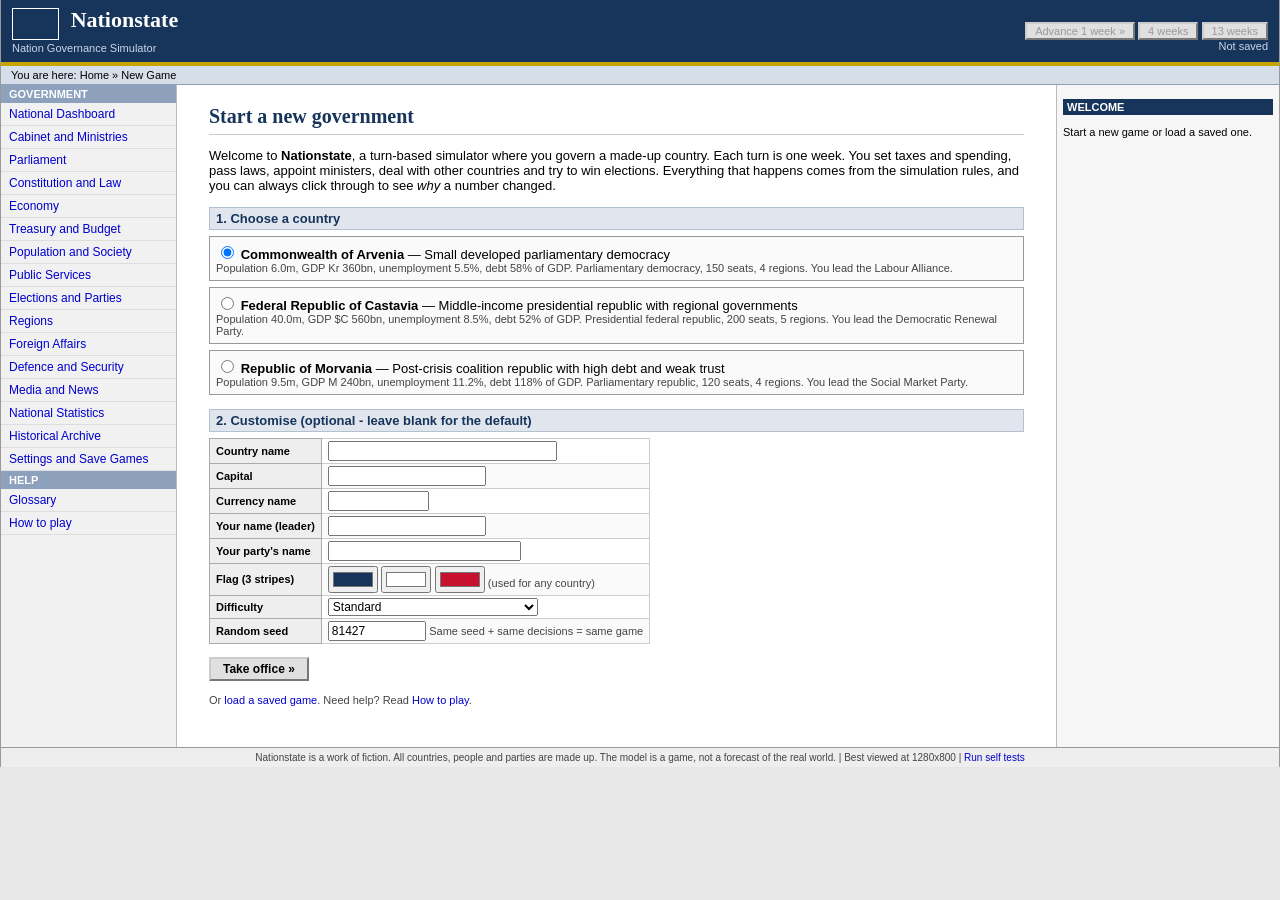
==== index.html @ 33dabed8 "Add files via upload" ====
<!DOCTYPE html>
<html lang="en">
<head>
<meta charset="utf-8">
<title>Nationstate - Nation Governance Simulator</title>
<meta name="viewport" content="width=device-width, initial-scale=1">
<link rel="stylesheet" href="css/style.css">
</head>
<body>
<div id="wrapper">

  <div id="header">
    <table><tr>
      <td>
        <span class="flag" id="flag"></span>
        <span id="countryname">Nationstate</span><br>
        <span id="subline">Nation Governance Simulator</span>
      </td>
      <td id="turnbox">
        <span id="datebox"></span><br>
        <button id="adv1" onclick="advance(1)" title="Advance one week">Advance 1 week &raquo;</button>
        <button id="adv4" onclick="advance(4)" title="Advance 4 weeks (stops for urgent events)">4 weeks</button>
        <button id="adv13" onclick="advance(13)" title="Advance 13 weeks (stops for urgent events)">13 weeks</button><br>
        <span id="savestatus">Not saved</span>
      </td>
    </tr></table>
  </div>
  <div id="topbar">You are here: <span id="crumb">Home</span></div>

  <table id="layout"><tr>
    <td id="nav">
      <div class="navhead">GOVERNMENT</div>
      <ul>
        <li><a href="#dashboard">National Dashboard</a></li>
        <li><a href="#cabinet">Cabinet and Ministries</a></li>
        <li><a href="#parliament">Parliament</a></li>
        <li><a href="#law">Constitution and Law</a></li>
        <li><a href="#economy">Economy</a></li>
        <li><a href="#treasury">Treasury and Budget</a></li>
        <li><a href="#population">Population and Society</a></li>
        <li><a href="#services">Public Services</a></li>
        <li><a href="#elections">Elections and Parties</a></li>
        <li><a href="#regions">Regions</a></li>
        <li><a href="#foreign">Foreign Affairs</a></li>
        <li><a href="#defence">Defence and Security</a></li>
        <li><a href="#news">Media and News</a></li>
        <li><a href="#stats">National Statistics</a></li>
        <li><a href="#archive">Historical Archive</a></li>
        <li><a href="#settings">Settings and Save Games</a></li>
      </ul>
      <div class="navhead">HELP</div>
      <ul>
        <li><a href="#glossary">Glossary</a></li>
        <li><a href="#help">How to play</a></li>
      </ul>
    </td>
    <td id="main">Loading... (you need JavaScript turned on)</td>
    <td id="side"></td>
  </tr></table>

  <div id="footer">
    Nationstate is a work of fiction. All countries, people and parties are made up.
    The model is a game, not a forecast of the real world. | Best viewed at 1280x800 |
    <a href="tests.html">Run self tests</a>
  </div>
</div>

<script src="js/data.js"></script>
<script src="js/sim.js"></script>
<script src="js/charts.js"></script>
<script src="js/pages.js"></script>
<script src="js/main.js"></script>
</body>
</html>
---- css/style.css ----
/* style.css - trying to look like a government website from about 2002 */

body {
  margin: 0;
  padding: 0;
  background: #E7E7E7;
  font-family: Verdana, Arial, Helvetica, sans-serif;
  font-size: 13px;
  color: #000;
}

a { color: #0000CC; text-decoration: none; }
a:hover { text-decoration: underline; }
a:visited { color: #551A8B; }
a:focus, button:focus, input:focus, select:focus { outline: 2px dotted #C8102E; outline-offset: 1px; }

#wrapper {
  max-width: 1280px;
  margin: 0 auto;
  background: #fff;
  border-left: 1px solid #999;
  border-right: 1px solid #999;
}

/* header */
#header {
  background: #17345B;
  color: #fff;
  padding: 6px 10px;
  border-bottom: 4px solid #C8A400;
}
#header table { width: 100%; border-collapse: collapse; }
#header td { vertical-align: middle; color: #fff; }
#header a { color: #fff; }
.flag { display: inline-block; width: 45px; height: 30px; border: 1px solid #fff; vertical-align: middle; margin-right: 8px; }
.flag div { height: 10px; }
#countryname { font-family: Georgia, "Times New Roman", serif; font-size: 22px; font-weight: bold; }
#subline { font-size: 11px; color: #C9D6EA; }
#turnbox { text-align: right; font-size: 11px; }
#turnbox button { font-size: 11px; }
#savestatus { color: #C9D6EA; font-size: 11px; }

#topbar {
  background: #D6DEE9;
  border-bottom: 1px solid #8DA0BC;
  font-size: 11px;
  padding: 3px 10px;
}

/* 3 columns */
#layout { width: 100%; border-collapse: collapse; }
#layout > tbody > tr > td { vertical-align: top; }
#nav { width: 175px; background: #F1F1F1; border-right: 1px solid #BBB; padding: 0; }
#main { padding: 8px 12px 20px 12px; }
#side { width: 210px; background: #F6F6F6; border-left: 1px solid #BBB; padding: 6px; font-size: 11px; }

#nav ul { list-style: none; margin: 0; padding: 0; }
#nav li { border-bottom: 1px solid #DDD; }
#nav li a { display: block; padding: 4px 8px; font-size: 12px; }
#nav li a.current { background: #17345B; color: #fff; font-weight: bold; }
#nav .navhead { background: #8DA0BC; color: #fff; font-weight: bold; padding: 3px 8px; font-size: 11px; }

h1 { font-family: Georgia, "Times New Roman", serif; font-size: 20px; color: #17345B; margin: 2px 0 2px 0; }
.pagedate { font-size: 11px; color: #555; margin-bottom: 8px; border-bottom: 1px solid #ccc; padding-bottom: 4px; }
h2 {
  font-size: 13px;
  background: #E1E6EE;
  color: #17345B;
  border: 1px solid #B5C0D0;
  padding: 3px 6px;
  margin: 14px 0 6px 0;
}
h3 { font-size: 12px; color: #17345B; margin: 10px 0 4px 0; }

table.data { border-collapse: collapse; margin-bottom: 6px; font-size: 12px; }
table.data th { background: #EEE; border: 1px solid #AAA; padding: 2px 6px; text-align: left; font-size: 11px; }
table.data td { border: 1px solid #CCC; padding: 2px 6px; }
table.data td.num, table.data th.num { text-align: right; }
table.data tr:nth-child(even) td { background: #FAFAFA; }
table.full { width: 100%; }
table.data tr.total td { font-weight: bold; background: #F0F0E0; }

.box { border: 1px solid #AAA; padding: 6px; margin-bottom: 8px; background: #fff; }
.side h4 { margin: 8px 0 3px 0; font-size: 11px; background: #17345B; color: #fff; padding: 2px 4px; }
.side table { width: 100%; border-collapse: collapse; }
.side td { padding: 1px 2px; border-bottom: 1px dotted #ccc; font-size: 11px; }

.alert { border: 1px solid #C8102E; background: #FFF0F0; padding: 4px 6px; margin: 4px 0; }
.alert b { color: #C8102E; }
.notice { border: 1px solid #C8A400; background: #FFFBE0; padding: 4px 6px; margin: 4px 0; }
.good { color: #006400; }
.bad { color: #B00000; }
.small { font-size: 11px; color: #444; }
.tip { border-bottom: 1px dotted #555; cursor: help; }

.check { margin: 2px 0; padding: 2px 4px; }
.check.ok { background: #EEF8EE; border-left: 4px solid #2E8B57; }
.check.warn { background: #FFFBE0; border-left: 4px solid #C8A400; }
.check.fail { background: #FFF0F0; border-left: 4px solid #C8102E; }

input[type=number] { width: 70px; font-size: 12px; }
input[type=text] { font-size: 12px; }
select { font-size: 12px; }
button, input[type=submit] {
  font-family: Verdana, Arial, sans-serif;
  font-size: 12px;
  background: #E0E0E0;
  border: 2px outset #CCC;
  padding: 1px 8px;
  cursor: pointer;
}
button:active { border-style: inset; }
button.big { font-weight: bold; padding: 3px 12px; }
button:disabled { color: #999; cursor: default; }

.tabs { margin: 6px 0; border-bottom: 1px solid #999; padding-bottom: 2px; }
.tabs a { border: 1px solid #999; border-bottom: none; padding: 2px 8px; background: #EEE; margin-right: 2px; font-size: 11px; }
.tabs a.current { background: #17345B; color: #fff; font-weight: bold; }

.seatbar { height: 22px; border: 1px solid #555; display: flex; margin: 4px 0; }
.seatbar div { height: 22px; color: #fff; font-size: 10px; text-align: center; line-height: 22px; overflow: hidden; }
.bar { display: inline-block; height: 9px; background: #17345B; vertical-align: middle; }

.article { border-bottom: 1px solid #ccc; padding: 4px 0 6px 0; }
.article .hl { font-family: Georgia, serif; font-size: 14px; font-weight: bold; }
.outletname { font-size: 10px; text-transform: uppercase; color: #555; letter-spacing: 1px; }

canvas.chart { border: 1px solid #AAA; background: #fff; }

#footer { border-top: 1px solid #999; background: #EEE; font-size: 10px; color: #444; padding: 4px 10px; text-align: center; }

.tutorial { border: 2px solid #C8A400; background: #FFFBE0; padding: 6px; margin-bottom: 8px; }
.gameover { border: 3px double #C8102E; background: #FFF0F0; padding: 10px; margin: 10px 0; }

/* new game screen */
#newgame { padding: 10px 20px; }
.template { border: 1px solid #999; padding: 6px; margin: 6px 0; background: #FAFAFA; }

@media (max-width: 1100px) {
  #side { display: none; }
}
@media (max-width: 800px) {
  #nav { width: 130px; }
  #main { padding: 6px; }
  table.data { font-size: 11px; }
}
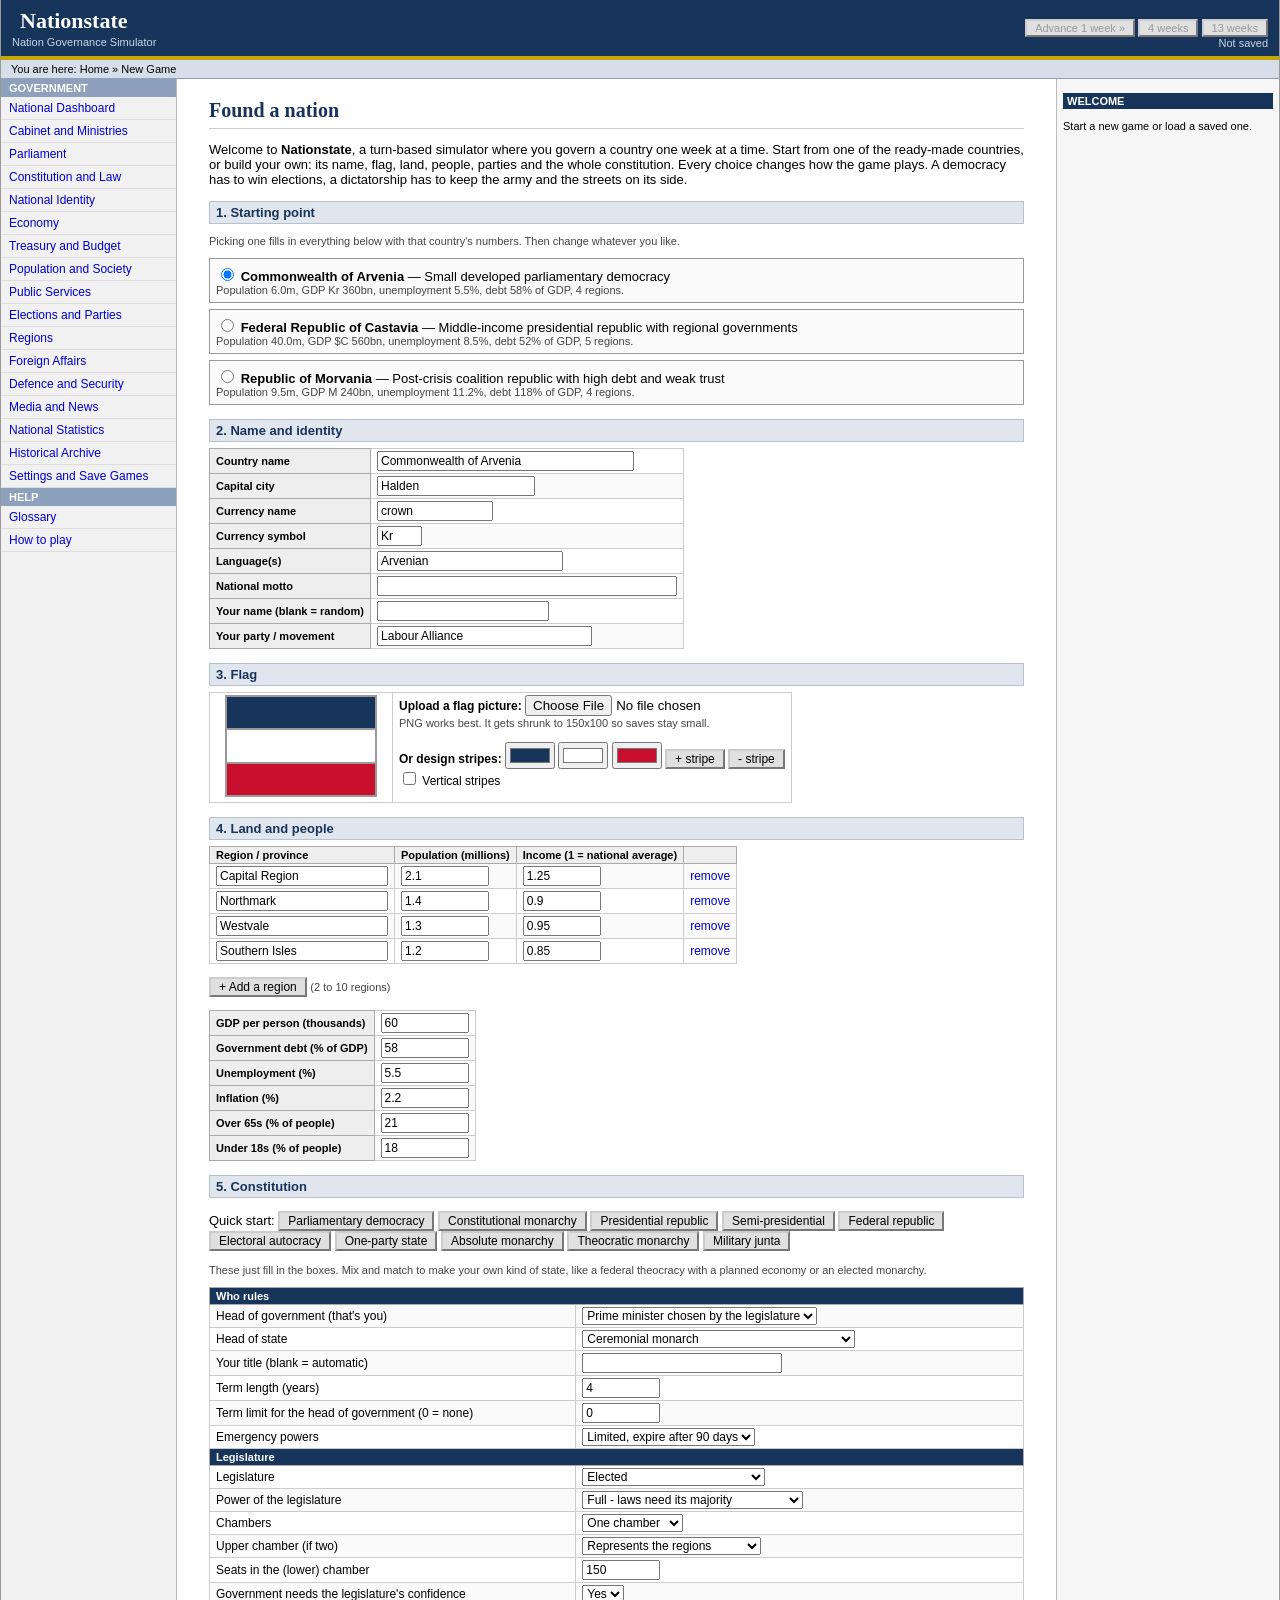
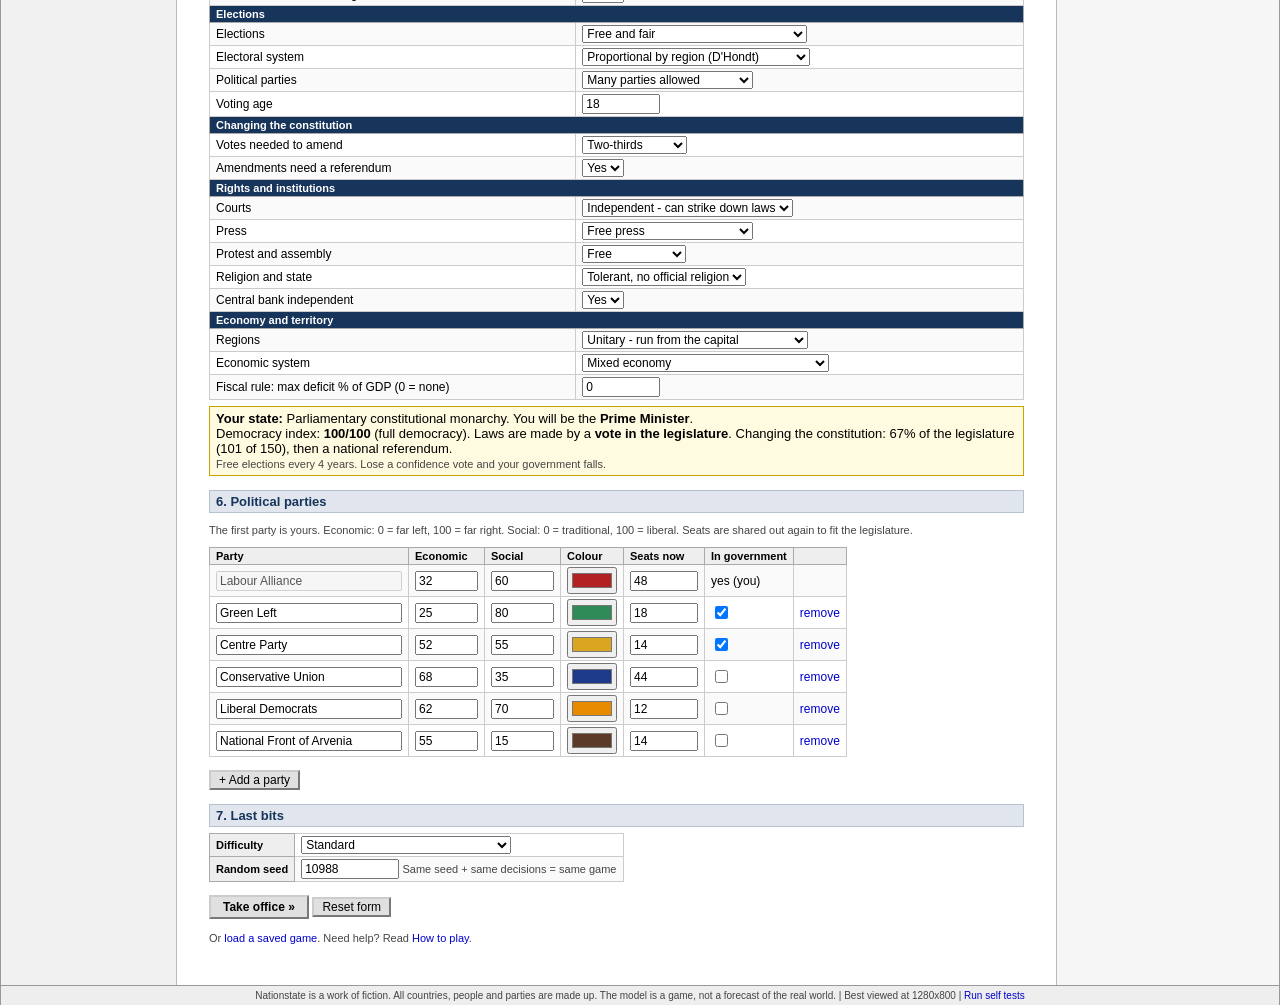
==== commit 317a05af: "Add files via upload" ====
--- a/index.html
+++ b/index.html
@@ -12,7 +12,7 @@
   <div id="header">
     <table><tr>
       <td>
-        <span class="flag" id="flag"></span>
+        <span id="flag"></span>
         <span id="countryname">Nationstate</span><br>
         <span id="subline">Nation Governance Simulator</span>
       </td>
@@ -35,6 +35,7 @@
         <li><a href="#cabinet">Cabinet and Ministries</a></li>
         <li><a href="#parliament">Parliament</a></li>
         <li><a href="#law">Constitution and Law</a></li>
+        <li><a href="#identity">National Identity</a></li>
         <li><a href="#economy">Economy</a></li>
         <li><a href="#treasury">Treasury and Budget</a></li>
         <li><a href="#population">Population and Society</a></li>
@@ -67,8 +68,10 @@
 
 <script src="js/data.js"></script>
 <script src="js/sim.js"></script>
+<script src="js/regime.js"></script>
 <script src="js/charts.js"></script>
 <script src="js/pages.js"></script>
+<script src="js/builder.js"></script>
 <script src="js/main.js"></script>
 </body>
 </html>
--- a/css/style.css
+++ b/css/style.css
@@ -144,3 +144,11 @@
   #main { padding: 6px; }
   table.data { font-size: 11px; }
 }
+
+/* v0.2 */
+#flag { margin-right: 8px; }
+table.data th.grouphead, th.grouphead { background: #17345B; color: #fff; text-align: left; }
+.frontbar { display: flex; height: 22px; border: 1px solid #333; font-size: 11px; color: #fff; margin: 6px 0; }
+.frontus { background: #17345B; padding: 3px; overflow: hidden; white-space: nowrap; }
+.frontthem { background: #C8102E; padding: 3px; flex: 1; text-align: right; overflow: hidden; white-space: nowrap; }
+#ng_flagprev img, #ng_flagprev span { border: 1px solid #999 !important; }
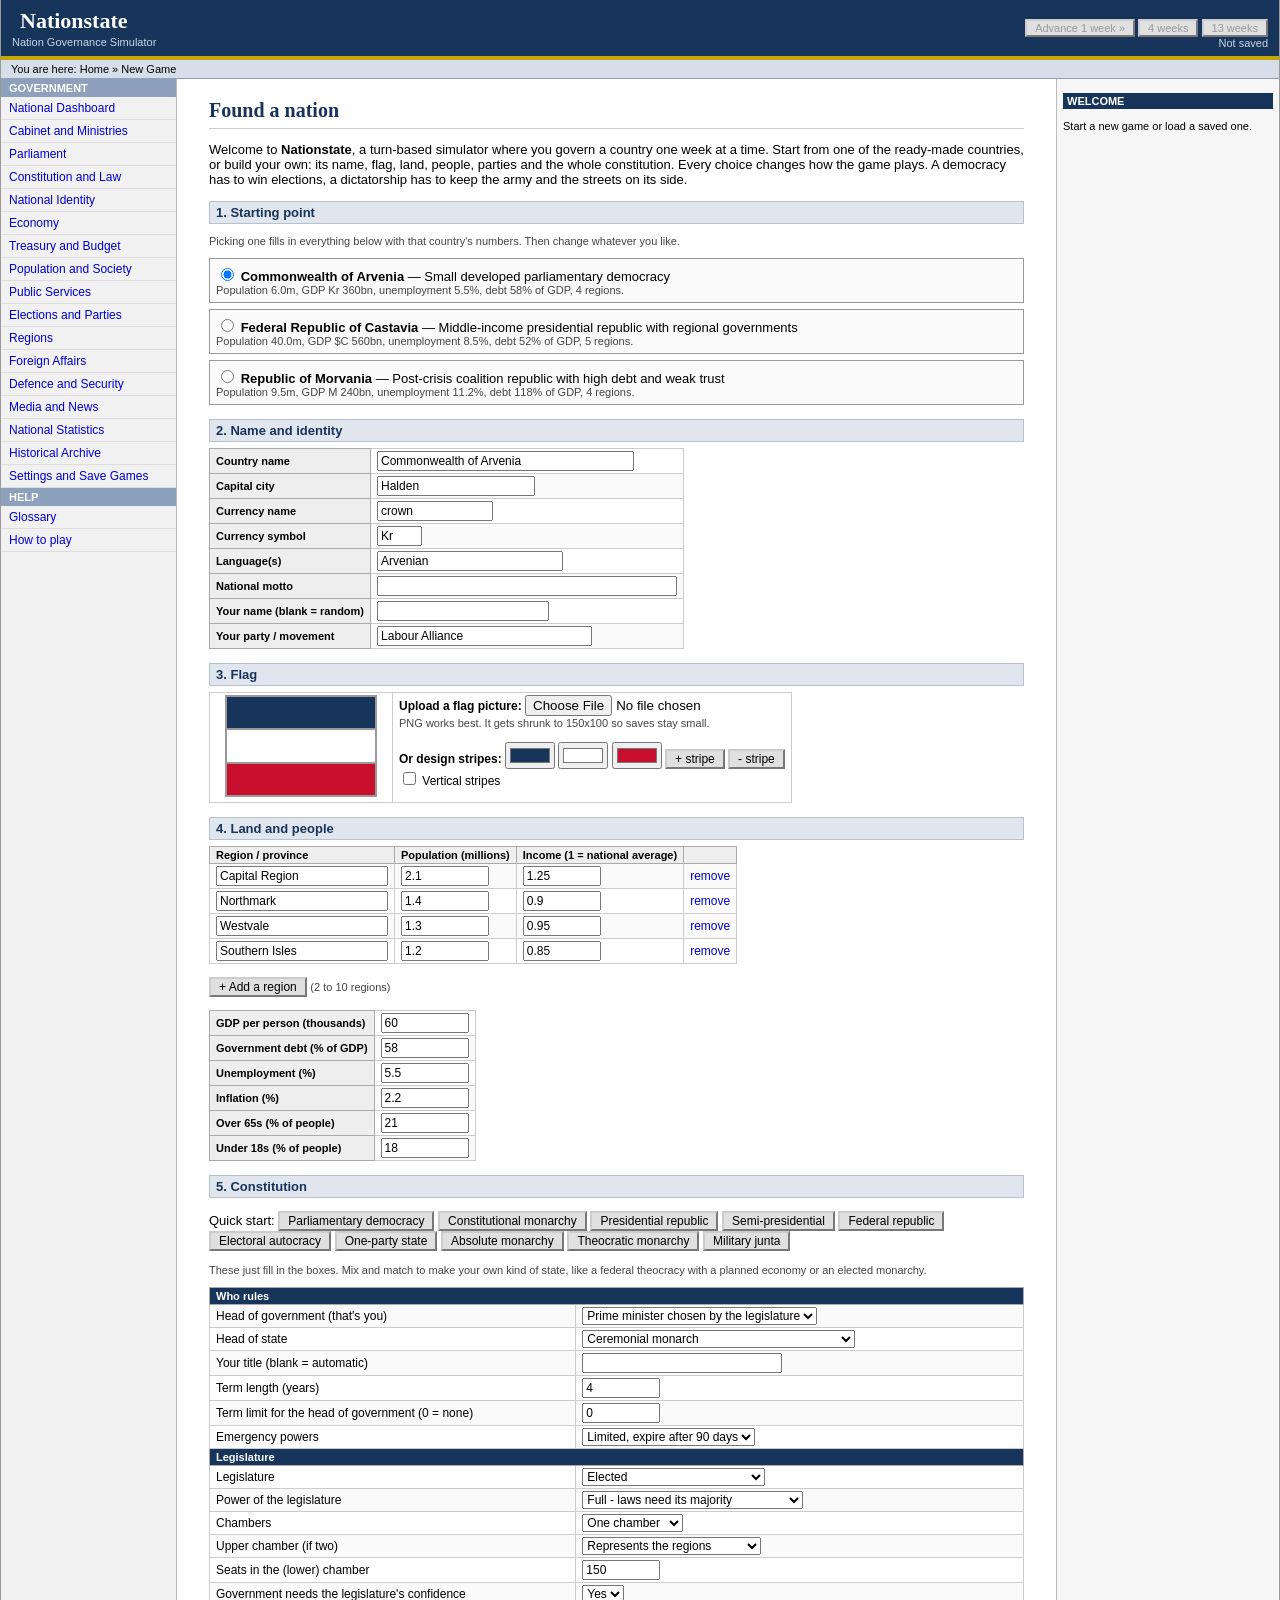
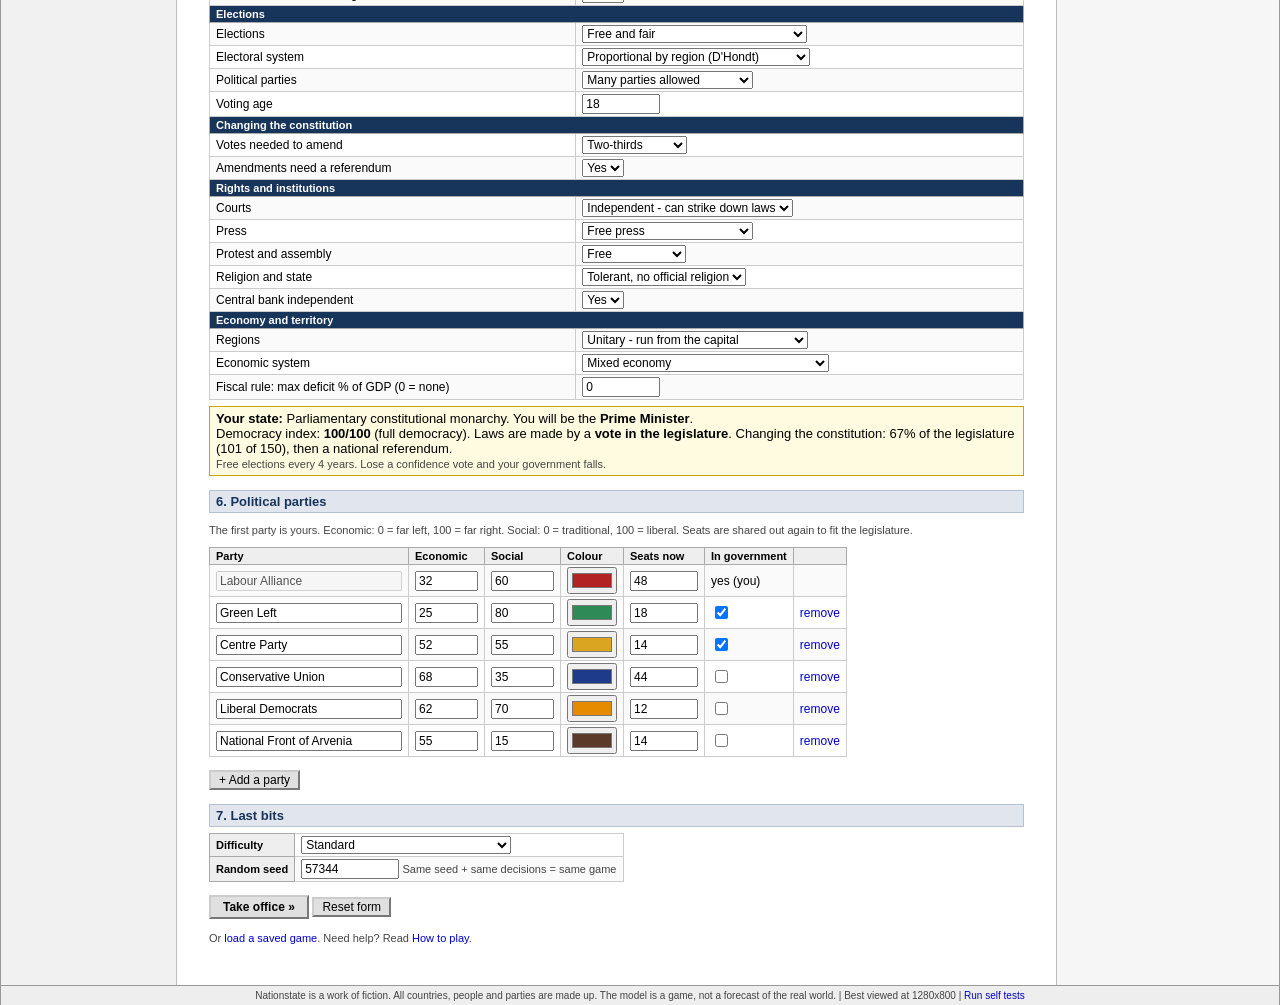
==== commit ad073612: "Add files via upload" ====
--- a/index.html
+++ b/index.html
@@ -4,7 +4,7 @@
 <meta charset="utf-8">
 <title>Nationstate - Nation Governance Simulator</title>
 <meta name="viewport" content="width=device-width, initial-scale=1">
-<link rel="stylesheet" href="css/style.css">
+<link rel="stylesheet" href="css/style.css?v=0.2.1">
 </head>
 <body>
 <div id="wrapper">
@@ -66,12 +66,12 @@
   </div>
 </div>
 
-<script src="js/data.js"></script>
-<script src="js/sim.js"></script>
-<script src="js/regime.js"></script>
-<script src="js/charts.js"></script>
-<script src="js/pages.js"></script>
-<script src="js/builder.js"></script>
-<script src="js/main.js"></script>
+<script src="js/data.js?v=0.2.1"></script>
+<script src="js/sim.js?v=0.2.1"></script>
+<script src="js/regime.js?v=0.2.1"></script>
+<script src="js/charts.js?v=0.2.1"></script>
+<script src="js/pages.js?v=0.2.1"></script>
+<script src="js/builder.js?v=0.2.1"></script>
+<script src="js/main.js?v=0.2.1"></script>
 </body>
 </html>
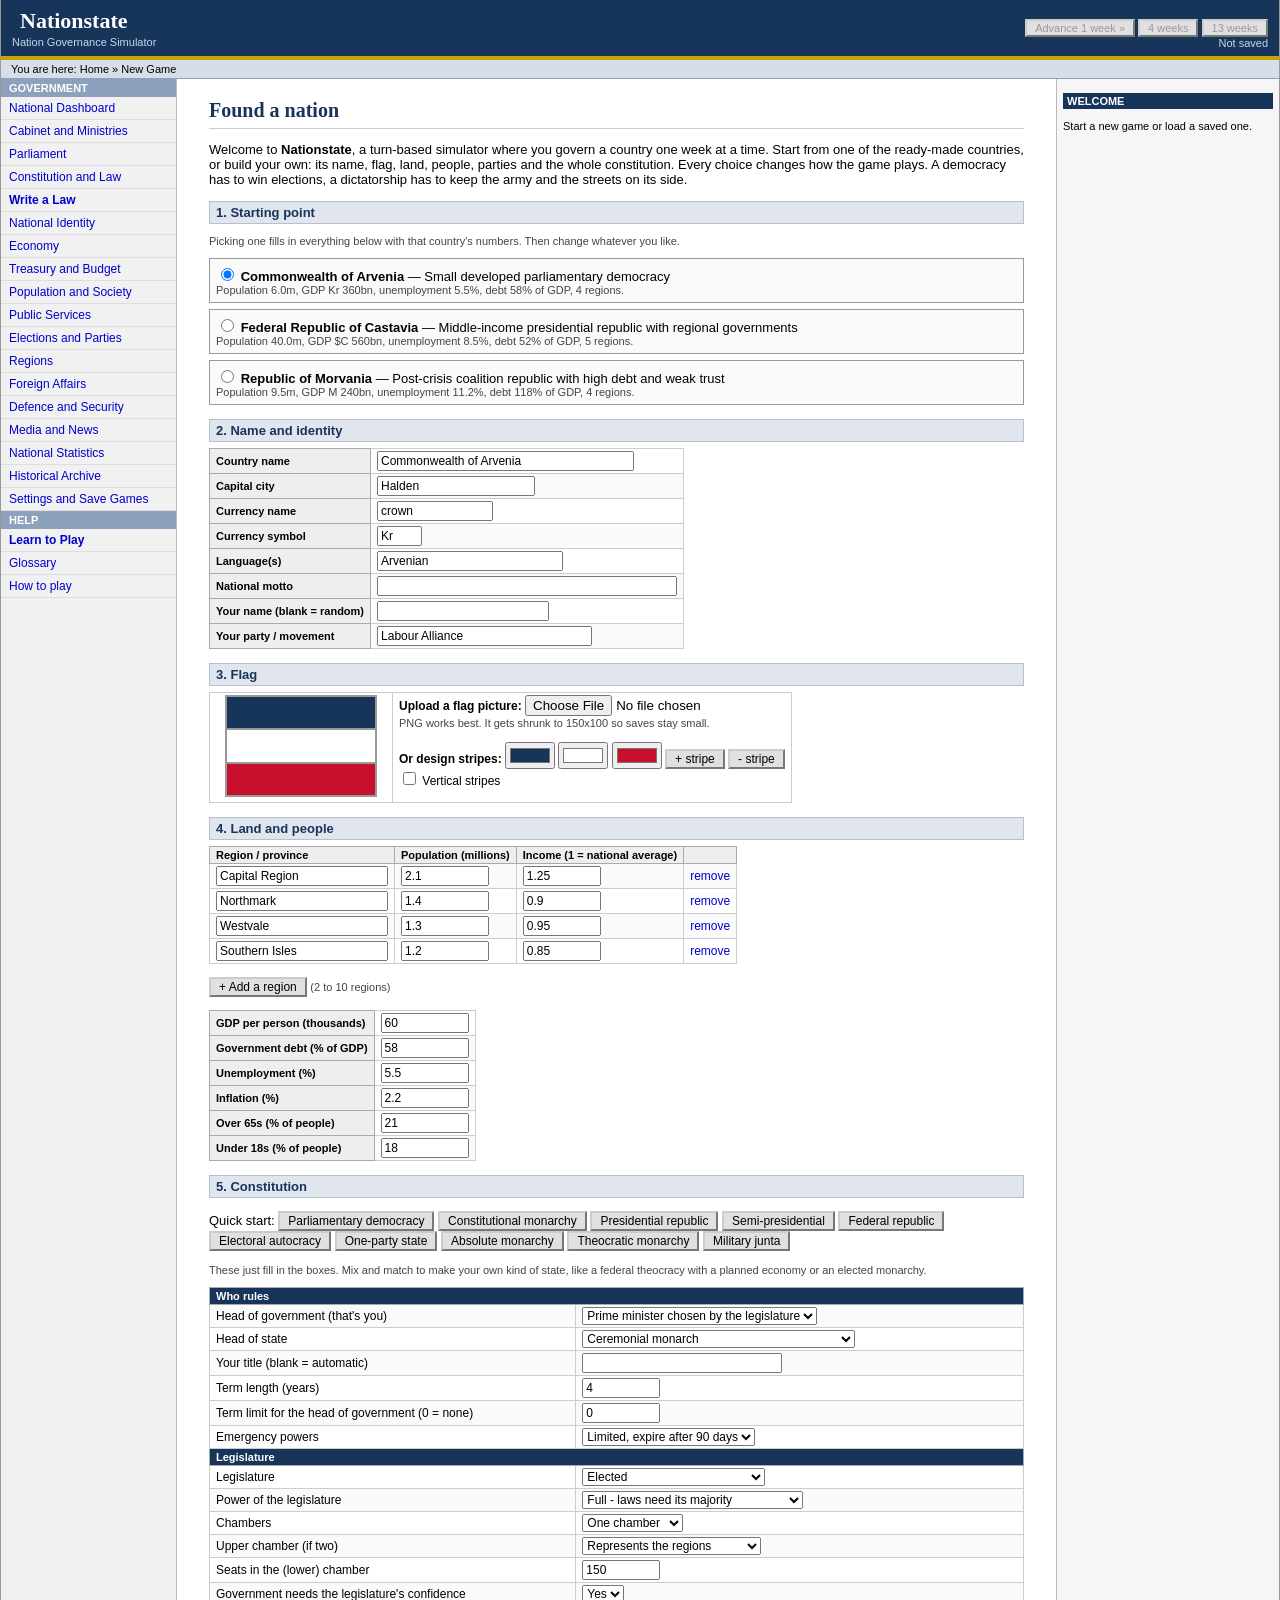
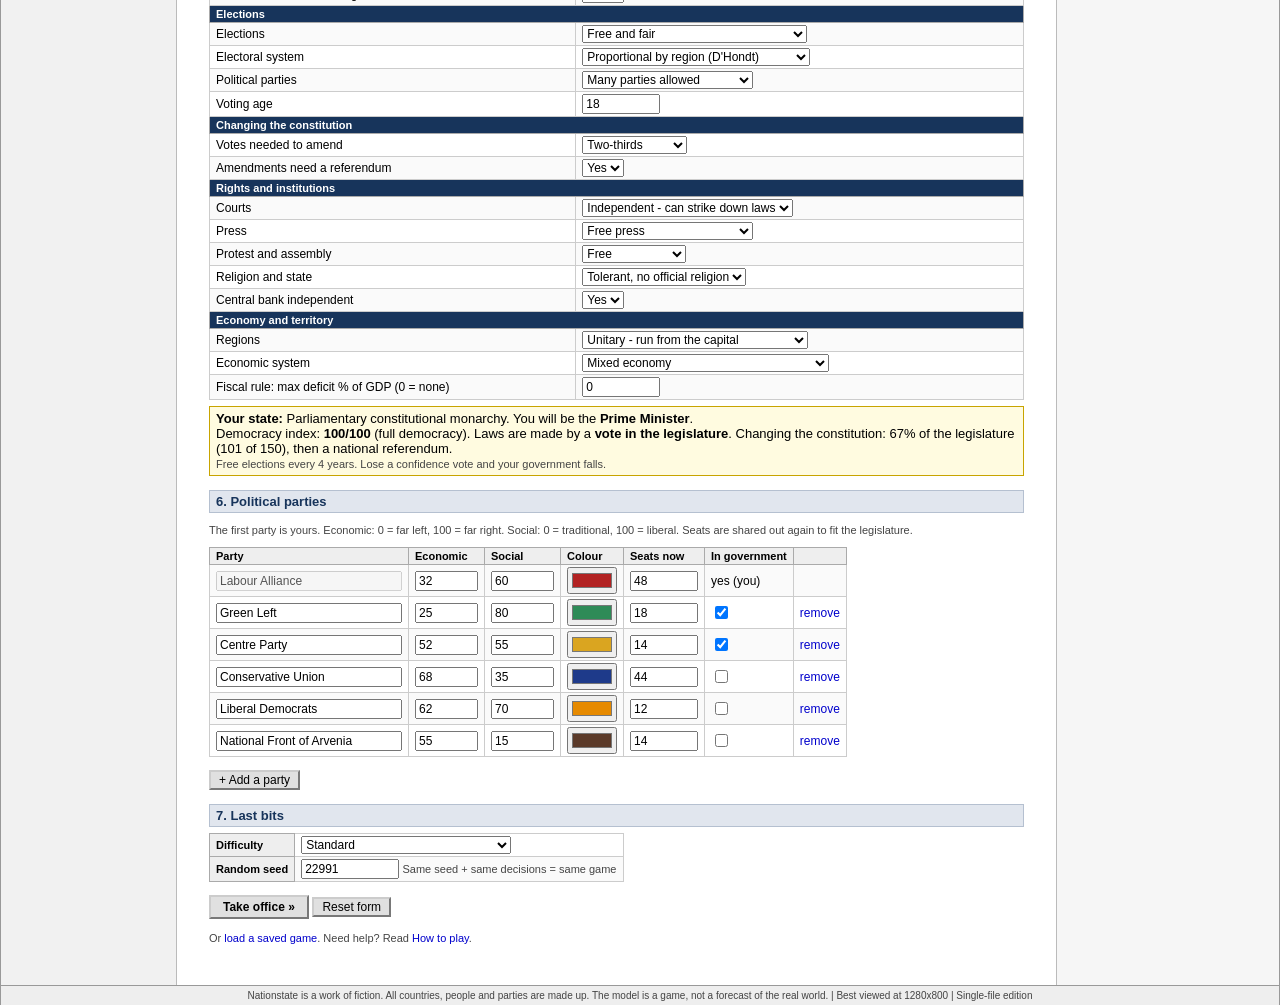
==== commit b6cd0f20: "Update index.html" ====
--- a/index.html
+++ b/index.html
@@ -2,9 +2,162 @@
 <html lang="en">
 <head>
 <meta charset="utf-8">
-<title>Nationstate - Nation Governance Simulator</title>
+<title>Nationstate</title>
 <meta name="viewport" content="width=device-width, initial-scale=1">
-<link rel="stylesheet" href="css/style.css?v=0.2.1">
+<style>
+body {
+  margin: 0;
+  padding: 0;
+  background: #E7E7E7;
+  font-family: Verdana, Arial, Helvetica, sans-serif;
+  font-size: 13px;
+  color: #000;
+}
+a { color: #0000CC; text-decoration: none; }
+a:hover { text-decoration: underline; }
+a:visited { color: #551A8B; }
+a:focus, button:focus, input:focus, select:focus { outline: 2px dotted #C8102E; outline-offset: 1px; }
+#wrapper {
+  max-width: 1280px;
+  margin: 0 auto;
+  background: #fff;
+  border-left: 1px solid #999;
+  border-right: 1px solid #999;
+}
+#header {
+  background: #17345B;
+  color: #fff;
+  padding: 6px 10px;
+  border-bottom: 4px solid #C8A400;
+}
+#header table { width: 100%; border-collapse: collapse; }
+#header td { vertical-align: middle; color: #fff; }
+#header a { color: #fff; }
+.flag { display: inline-block; width: 45px; height: 30px; border: 1px solid #fff; vertical-align: middle; margin-right: 8px; }
+.flag div { height: 10px; }
+#countryname { font-family: Georgia, "Times New Roman", serif; font-size: 22px; font-weight: bold; }
+#subline { font-size: 11px; color: #C9D6EA; }
+#turnbox { text-align: right; font-size: 11px; }
+#turnbox button { font-size: 11px; }
+#savestatus { color: #C9D6EA; font-size: 11px; }
+#topbar {
+  background: #D6DEE9;
+  border-bottom: 1px solid #8DA0BC;
+  font-size: 11px;
+  padding: 3px 10px;
+}
+#layout { width: 100%; border-collapse: collapse; }
+#layout > tbody > tr > td { vertical-align: top; }
+#nav { width: 175px; background: #F1F1F1; border-right: 1px solid #BBB; padding: 0; }
+#main { padding: 8px 12px 20px 12px; }
+#side { width: 210px; background: #F6F6F6; border-left: 1px solid #BBB; padding: 6px; font-size: 11px; }
+#nav ul { list-style: none; margin: 0; padding: 0; }
+#nav li { border-bottom: 1px solid #DDD; }
+#nav li a { display: block; padding: 4px 8px; font-size: 12px; }
+#nav li a.current { background: #17345B; color: #fff; font-weight: bold; }
+#nav .navhead { background: #8DA0BC; color: #fff; font-weight: bold; padding: 3px 8px; font-size: 11px; }
+h1 { font-family: Georgia, "Times New Roman", serif; font-size: 20px; color: #17345B; margin: 2px 0 2px 0; }
+.pagedate { font-size: 11px; color: #555; margin-bottom: 8px; border-bottom: 1px solid #ccc; padding-bottom: 4px; }
+h2 {
+  font-size: 13px;
+  background: #E1E6EE;
+  color: #17345B;
+  border: 1px solid #B5C0D0;
+  padding: 3px 6px;
+  margin: 14px 0 6px 0;
+}
+h3 { font-size: 12px; color: #17345B; margin: 10px 0 4px 0; }
+table.data { border-collapse: collapse; margin-bottom: 6px; font-size: 12px; }
+table.data th { background: #EEE; border: 1px solid #AAA; padding: 2px 6px; text-align: left; font-size: 11px; }
+table.data td { border: 1px solid #CCC; padding: 2px 6px; }
+table.data td.num, table.data th.num { text-align: right; }
+table.data tr:nth-child(even) td { background: #FAFAFA; }
+table.full { width: 100%; }
+table.data tr.total td { font-weight: bold; background: #F0F0E0; }
+.box { border: 1px solid #AAA; padding: 6px; margin-bottom: 8px; background: #fff; }
+.side h4 { margin: 8px 0 3px 0; font-size: 11px; background: #17345B; color: #fff; padding: 2px 4px; }
+.side table { width: 100%; border-collapse: collapse; }
+.side td { padding: 1px 2px; border-bottom: 1px dotted #ccc; font-size: 11px; }
+.alert { border: 1px solid #C8102E; background: #FFF0F0; padding: 4px 6px; margin: 4px 0; }
+.alert b { color: #C8102E; }
+.notice { border: 1px solid #C8A400; background: #FFFBE0; padding: 4px 6px; margin: 4px 0; }
+.good { color: #006400; }
+.bad { color: #B00000; }
+.small { font-size: 11px; color: #444; }
+.tip { border-bottom: 1px dotted #555; cursor: help; }
+.check { margin: 2px 0; padding: 2px 4px; }
+.check.ok { background: #EEF8EE; border-left: 4px solid #2E8B57; }
+.check.warn { background: #FFFBE0; border-left: 4px solid #C8A400; }
+.check.fail { background: #FFF0F0; border-left: 4px solid #C8102E; }
+input[type=number] { width: 70px; font-size: 12px; }
+input[type=text] { font-size: 12px; }
+select { font-size: 12px; }
+button, input[type=submit] {
+  font-family: Verdana, Arial, sans-serif;
+  font-size: 12px;
+  background: #E0E0E0;
+  border: 2px outset #CCC;
+  padding: 1px 8px;
+  cursor: pointer;
+}
+button:active { border-style: inset; }
+button.big { font-weight: bold; padding: 3px 12px; }
+button:disabled { color: #999; cursor: default; }
+.tabs { margin: 6px 0; border-bottom: 1px solid #999; padding-bottom: 2px; }
+.tabs a { border: 1px solid #999; border-bottom: none; padding: 2px 8px; background: #EEE; margin-right: 2px; font-size: 11px; }
+.tabs a.current { background: #17345B; color: #fff; font-weight: bold; }
+.seatbar { height: 22px; border: 1px solid #555; display: flex; margin: 4px 0; }
+.seatbar div { height: 22px; color: #fff; font-size: 10px; text-align: center; line-height: 22px; overflow: hidden; }
+.bar { display: inline-block; height: 9px; background: #17345B; vertical-align: middle; }
+.article { border-bottom: 1px solid #ccc; padding: 4px 0 6px 0; }
+.article .hl { font-family: Georgia, serif; font-size: 14px; font-weight: bold; }
+.outletname { font-size: 10px; text-transform: uppercase; color: #555; letter-spacing: 1px; }
+canvas.chart { border: 1px solid #AAA; background: #fff; }
+#footer { border-top: 1px solid #999; background: #EEE; font-size: 10px; color: #444; padding: 4px 10px; text-align: center; }
+.tutorial { border: 2px solid #C8A400; background: #FFFBE0; padding: 6px; margin-bottom: 8px; }
+.gameover { border: 3px double #C8102E; background: #FFF0F0; padding: 10px; margin: 10px 0; }
+#newgame { padding: 10px 20px; }
+.template { border: 1px solid #999; padding: 6px; margin: 6px 0; background: #FAFAFA; }
+@media (max-width: 1100px) {
+  #side { display: none; }
+}
+@media (max-width: 800px) {
+  #nav { width: 130px; }
+  #main { padding: 6px; }
+  table.data { font-size: 11px; }
+}
+#flag { margin-right: 8px; }
+table.data th.grouphead, th.grouphead { background: #17345B; color: #fff; text-align: left; }
+.frontbar { display: flex; height: 22px; border: 1px solid #333; font-size: 11px; color: #fff; margin: 6px 0; }
+.frontus { background: #17345B; padding: 3px; overflow: hidden; white-space: nowrap; }
+.frontthem { background: #C8102E; padding: 3px; flex: 1; text-align: right; overflow: hidden; white-space: nowrap; }
+#ng_flagprev img, #ng_flagprev span { border: 1px solid #999 !important; }
+.helpbox { background: #EEF4FB; border: 1px solid #9FB6D3; padding: 6px 8px; margin: 6px 0 10px; font-size: 12px; position: relative; }
+.helpclose { float: right; font-size: 11px; }
+.missionbar { background: #FFF6D6; border: 1px solid #D8B94A; padding: 6px 8px; margin: 6px 0; font-size: 12px; }
+.missiondone { background: #E3F4E1; border: 1px solid #7DB874; padding: 4px 8px; margin: 6px 0; font-size: 12px; }
+.briefing { background: #F4F4F4; border-left: 4px solid #17345B; padding: 4px 10px; margin: 8px 0; }
+.briefing ul { margin: 4px 0 4px 18px; padding: 0; }
+.briefing li { margin: 3px 0; }
+.measurelist { max-height: 320px; overflow-y: auto; border: 1px solid #ccc; background: #fff; margin-top: 6px; padding: 4px; }
+.measure { padding: 4px 2px; border-bottom: 1px dotted #ccc; }
+@media (max-width: 700px) {
+  #layout, #layout tbody, #layout tr, #layout td { display: block; width: auto; }
+  #nav { width: auto; border-right: 0; border-bottom: 1px solid #BBB; }
+  #nav ul { display: flex; flex-wrap: wrap; margin: 0; padding: 4px; }
+  #nav li { margin: 2px; }
+  #nav li a { display: block; padding: 4px 6px; border: 1px solid #CCC; background: #fff; font-size: 11px; }
+  #nav .navhead { padding: 2px 6px; font-size: 10px; }
+  #main { padding: 8px; overflow-x: hidden; }
+  #main table { display: block; overflow-x: auto; max-width: 100%; }
+  #main table table { display: table; }
+  #header table, #header tr, #header td { display: block; text-align: left !important; }
+  #turnbox button { padding: 8px 10px; margin: 3px 2px; font-size: 13px; }
+  input, select, textarea { max-width: 100%; }
+  img, canvas, svg { max-width: 100%; }
+  #footer { font-size: 10px; }
+}
+</style>
 </head>
 <body>
 <div id="wrapper">
@@ -35,6 +188,7 @@
         <li><a href="#cabinet">Cabinet and Ministries</a></li>
         <li><a href="#parliament">Parliament</a></li>
         <li><a href="#law">Constitution and Law</a></li>
+        <li><a href="#lawmaker"><b>Write a Law</b></a></li>
         <li><a href="#identity">National Identity</a></li>
         <li><a href="#economy">Economy</a></li>
         <li><a href="#treasury">Treasury and Budget</a></li>
@@ -51,6 +205,7 @@
       </ul>
       <div class="navhead">HELP</div>
       <ul>
+        <li><a href="#learn"><b>Learn to Play</b></a></li>
         <li><a href="#glossary">Glossary</a></li>
         <li><a href="#help">How to play</a></li>
       </ul>
@@ -62,16 +217,5768 @@
   <div id="footer">
     Nationstate is a work of fiction. All countries, people and parties are made up.
     The model is a game, not a forecast of the real world. | Best viewed at 1280x800 |
-    <a href="tests.html">Run self tests</a>
+    Single-file edition
   </div>
 </div>
 
-<script src="js/data.js?v=0.2.1"></script>
-<script src="js/sim.js?v=0.2.1"></script>
-<script src="js/regime.js?v=0.2.1"></script>
-<script src="js/charts.js?v=0.2.1"></script>
-<script src="js/pages.js?v=0.2.1"></script>
-<script src="js/builder.js?v=0.2.1"></script>
-<script src="js/main.js?v=0.2.1"></script>
+<script>
+var GAME_VERSION = "0.3.0";
+var CONTENT_VERSION = "0.3.0";
+var MINISTRIES = [
+  { id: "finance", name: "Finance and Treasury" },
+  { id: "interior", name: "Interior and Public Safety" },
+  { id: "defence", name: "Defence" },
+  { id: "foreign", name: "Foreign Affairs" },
+  { id: "health", name: "Health" },
+  { id: "education", name: "Education and Research" },
+  { id: "transport", name: "Transport and Infrastructure" },
+  { id: "energy", name: "Energy" },
+  { id: "environment", name: "Environment and Climate" },
+  { id: "housing", name: "Housing and Local Government" },
+  { id: "industry", name: "Industry and Trade" },
+  { id: "agriculture", name: "Agriculture and Food" },
+  { id: "justice", name: "Justice" },
+  { id: "labour", name: "Labour and Social Protection" },
+  { id: "digital", name: "Digital Affairs and Communications" }
+];
+var SECTORS = [
+  { id: "agri", name: "Agriculture and food", share: 0.03, jobs: 0.04, energy: 0.6 },
+  { id: "energy", name: "Energy and utilities", share: 0.04, jobs: 0.01, energy: 1.0 },
+  { id: "manuf", name: "Manufacturing", share: 0.14, jobs: 0.11, energy: 0.8 },
+  { id: "constr", name: "Construction and property", share: 0.12, jobs: 0.08, energy: 0.4 },
+  { id: "transp", name: "Transport and logistics", share: 0.06, jobs: 0.06, energy: 0.9 },
+  { id: "retail", name: "Retail and hospitality", share: 0.13, jobs: 0.19, energy: 0.3 },
+  { id: "finbus", name: "Finance and business services", share: 0.20, jobs: 0.15, energy: 0.1 },
+  { id: "tech", name: "Information and technology", share: 0.08, jobs: 0.05, energy: 0.2 },
+  { id: "public", name: "Public and other services", share: 0.20, jobs: 0.31, energy: 0.2 }
+];
+var SPENDING_LINES = [
+  { id: "health", name: "Health", ministry: "health" },
+  { id: "education", name: "Education and research", ministry: "education" },
+  { id: "police", name: "Police and public safety", ministry: "interior" },
+  { id: "justice", name: "Courts and prisons", ministry: "justice" },
+  { id: "defence", name: "Defence", ministry: "defence" },
+  { id: "transport", name: "Transport and infrastructure", ministry: "transport", investment: true },
+  { id: "housing", name: "Housing and local government", ministry: "housing", investment: true },
+  { id: "environment", name: "Environment and energy", ministry: "environment" },
+  { id: "pensions", name: "State pensions", ministry: "labour", transfer: true },
+  { id: "welfare", name: "Unemployment and family benefits", ministry: "labour", transfer: true },
+  { id: "admin", name: "General administration", ministry: "finance" },
+  { id: "foreign", name: "Foreign affairs and aid", ministry: "foreign" }
+];
+var TAX_INFO = {
+  incomeBasic: { name: "Income tax - basic rate", min: 0, max: 40, unit: "%" },
+  incomeHigher: { name: "Income tax - higher rate", min: 0, max: 60, unit: "%" },
+  incomeTop: { name: "Income tax - top rate", min: 0, max: 75, unit: "%" },
+  vat: { name: "Value added tax (VAT)", min: 0, max: 30, unit: "%" },
+  corp: { name: "Corporate profit tax", min: 0, max: 50, unit: "%" },
+  payroll: { name: "Social insurance contributions", min: 0, max: 30, unit: "%" },
+  property: { name: "Property tax", min: 0, max: 3, unit: "% of value" },
+  excise: { name: "Excise duties (fuel, alcohol, tobacco)", min: 0, max: 40, unit: "%" },
+  tariff: { name: "Average import tariff", min: 0, max: 40, unit: "%" },
+  carbon: { name: "Carbon tax", min: 0, max: 200, unit: "per tonne" }
+};
+var SERVICES = [
+  { id: "health", name: "Healthcare", line: "health", staffShare: 0.62, unit: "treatments", demandPerHead: 2.1, oldDemand: 3.5 },
+  { id: "education", name: "Schools and colleges", line: "education", staffShare: 0.70, unit: "pupil places", demandPerHead: 0.0, youngDemand: 1.0 },
+  { id: "police", name: "Policing", line: "police", staffShare: 0.75, unit: "cases handled", demandPerHead: 0.08, oldDemand: 0.08 },
+  { id: "transport", name: "Roads and rail", line: "transport", staffShare: 0.30, unit: "network condition points", demandPerHead: 1.0, oldDemand: 1.0 }
+];
+var OUTLETS = [
+  { id: "nbs", name: "National Broadcasting Service", type: "Public broadcaster", lean: 50, sensational: 0.1, reliability: "High" },
+  { id: "herald", name: "The Daily Herald", type: "National newspaper", lean: 65, sensational: 0.3, reliability: "Good" },
+  { id: "citizen", name: "The Citizen", type: "National newspaper", lean: 30, sensational: 0.3, reliability: "Good" },
+  { id: "ledger", name: "The Business Ledger", type: "Business outlet", lean: 70, sensational: 0.1, reliability: "High" },
+  { id: "regional", name: "Provincial Gazette", type: "Regional outlet", lean: 45, sensational: 0.4, reliability: "Fair" },
+  { id: "flash", name: "The Daily Flash", type: "Tabloid", lean: 60, sensational: 0.9, reliability: "Low" }
+];
+var FOREIGN = [
+  { id: "ostmark", name: "Ostmark", gov: "Parliamentary republic", pop: 41, gdp: 1650, military: 62, trade: 0.14, interest: "trade", relation: 60 },
+  { id: "velland", name: "Velland", gov: "Constitutional monarchy", pop: 9, gdp: 420, military: 30, trade: 0.08, interest: "trade", relation: 70 },
+  { id: "sarkand", name: "Sarkand", gov: "One-party state", pop: 120, gdp: 2100, military: 85, trade: 0.12, interest: "security", relation: 35 },
+  { id: "lumeria", name: "Lumeria", gov: "Presidential republic", pop: 65, gdp: 900, military: 55, trade: 0.07, interest: "resources", relation: 50 },
+  { id: "tiraan", name: "Tiraan", gov: "Military government", pop: 28, gdp: 160, military: 48, trade: 0.02, interest: "security", relation: 20 },
+  { id: "corvel", name: "Corvel Islands", gov: "Parliamentary democracy", pop: 3, gdp: 140, military: 8, trade: 0.03, interest: "aid", relation: 65 },
+  { id: "hasmir", name: "Hasmir", gov: "Absolute monarchy", pop: 22, gdp: 610, military: 40, trade: 0.06, interest: "resources", relation: 45 },
+  { id: "doruvia", name: "Doruvia", gov: "Federal republic", pop: 80, gdp: 2900, military: 78, trade: 0.18, interest: "trade", relation: 55 },
+  { id: "pellago", name: "Pellago", gov: "Parliamentary republic", pop: 15, gdp: 210, military: 15, trade: 0.04, interest: "aid", relation: 60 },
+  { id: "karst", name: "Karst", gov: "Presidential republic", pop: 33, gdp: 380, military: 42, trade: 0.05, interest: "security", relation: 40 },
+  { id: "nyhavn", name: "Nyhavn", gov: "Constitutional monarchy", pop: 6, gdp: 390, military: 20, trade: 0.06, interest: "environment", relation: 72 },
+  { id: "zemlar", name: "Zemlar", gov: "Hybrid regime", pop: 54, gdp: 520, military: 66, trade: 0.05, interest: "security", relation: 30 }
+];
+var FIRST_NAMES = ["Anna", "Tomas", "Mira", "Henrik", "Leona", "Pavel", "Iris", "Johan", "Sofia", "Marek", "Elin", "Victor", "Nadia", "Oskar", "Clara", "Dmitri", "Greta", "Felix", "Hana", "Rudi", "Ines", "Karl", "Lotte", "Emil", "Vera", "Anton", "Rosa", "Bruno", "Petra", "Ivo"];
+var LAST_NAMES = ["Varga", "Lindqvist", "Moreau", "Kessler", "Novak", "Halloran", "Brandt", "Okafor", "Ferreira", "Strand", "Kowal", "Duval", "Ritter", "Amsel", "Petrov", "Holm", "Castell", "Weiss", "Marin", "Bauer", "Sorensen", "Albrecht", "Lucan", "Fenwick", "Orsini"];
+var TEMPLATES = {
+  A: {
+    title: "Small developed parliamentary democracy",
+    name: "Commonwealth of Arvenia",
+    capital: "Halden",
+    currency: "crown",
+    currencySymbol: "Kr",
+    languages: "Arvenian",
+    flag: ["#17345B", "#FFFFFF", "#C8102E"],
+    govType: "Parliamentary democracy",
+    leaderTitle: "Prime Minister",
+    electionSystem: "dhondt",
+    termYears: 4,
+    seats: 150,
+    majority: 76,
+    confidenceRule: true,
+    constitution: {
+      executive: "pm", headOfState: "monarch_const", legislature: "elected", chambers: 1, upperHouse: "regional", legPower: "full",
+      seats: 150, electionSystem: "dhondt", elections: "free", partySystem: "multi", termYears: 4, termLimit: 0, confidenceRule: true,
+      amendThreshold: 0.667, referendum: true, fiscalRule: 0, centralBankIndependent: true, judiciary: "independent", territory: "unitary",
+      press: "free", assembly: "free", votingAge: 18, religion: "tolerant", emergency: "limited", economy: "mixed", leaderTitle: ""
+    },
+    regions: [
+      { name: "Capital Region", pop: 2.1, income: 1.25, unemp: 0.85, seats: 52 },
+      { name: "Northmark", pop: 1.4, income: 0.9, unemp: 1.15, seats: 34 },
+      { name: "Westvale", pop: 1.3, income: 0.95, unemp: 1.0, seats: 32 },
+      { name: "Southern Isles", pop: 1.2, income: 0.85, unemp: 1.1, seats: 32 }
+    ],
+    gdp: 360, unemployment: 0.055, inflation: 0.022, debtRatio: 0.58, policyRate: 0.03,
+    oldShare: 0.21, youngShare: 0.18,
+    taxes: { incomeBasic: 22, incomeHigher: 40, incomeTop: 48, vat: 21, corp: 22, payroll: 12, property: 0.6, excise: 18, tariff: 3, carbon: 40 },
+    spending: { health: 31, education: 20, police: 6, justice: 3, defence: 5.5, transport: 10, housing: 6, environment: 4, pensions: 34, welfare: 16, admin: 9, foreign: 3 },
+    parties: [
+      { id: "lab", name: "Labour Alliance", econ: 32, social: 60, color: "#B22222", seats: 48, inGov: true, player: true },
+      { id: "grn", name: "Green Left", econ: 25, social: 80, color: "#2E8B57", seats: 18, inGov: true },
+      { id: "cen", name: "Centre Party", econ: 52, social: 55, color: "#DAA520", seats: 14, inGov: true },
+      { id: "con", name: "Conservative Union", econ: 68, social: 35, color: "#1E3A8A", seats: 44, inGov: false },
+      { id: "lib", name: "Liberal Democrats", econ: 62, social: 70, color: "#E68A00", seats: 12, inGov: false },
+      { id: "nat", name: "National Front of Arvenia", econ: 55, social: 15, color: "#5B3A29", seats: 14, inGov: false }
+    ]
+  },
+  B: {
+    title: "Middle-income presidential republic with regional governments",
+    name: "Federal Republic of Castavia",
+    capital: "San Aurel",
+    currency: "peso",
+    currencySymbol: "$C",
+    languages: "Castavian, Ornish",
+    flag: ["#0A6E3C", "#F2C200", "#0A6E3C"],
+    govType: "Presidential federal republic",
+    leaderTitle: "President",
+    electionSystem: "fptp",
+    termYears: 4,
+    seats: 200,
+    majority: 101,
+    confidenceRule: false,
+    constitution: {
+      executive: "president", headOfState: "same", legislature: "elected", chambers: 2, upperHouse: "regional", legPower: "full",
+      seats: 200, electionSystem: "fptp", elections: "free", partySystem: "multi", termYears: 4, termLimit: 2, confidenceRule: false,
+      amendThreshold: 0.6, referendum: false, fiscalRule: 0, centralBankIndependent: true, judiciary: "independent", territory: "federal",
+      press: "free", assembly: "free", votingAge: 18, religion: "tolerant", emergency: "limited", economy: "market", leaderTitle: ""
+    },
+    regions: [
+      { name: "Aurel Capital District", pop: 9.5, income: 1.5, unemp: 0.8, seats: 50 },
+      { name: "Costa Verde", pop: 11.0, income: 1.0, unemp: 0.95, seats: 52 },
+      { name: "Altiplano", pop: 8.0, income: 0.7, unemp: 1.25, seats: 40 },
+      { name: "Ornland", pop: 6.5, income: 0.8, unemp: 1.15, seats: 30 },
+      { name: "Rio Seco", pop: 5.0, income: 0.75, unemp: 1.1, seats: 28 }
+    ],
+    gdp: 560, unemployment: 0.085, inflation: 0.048, debtRatio: 0.52, policyRate: 0.065,
+    oldShare: 0.12, youngShare: 0.27,
+    taxes: { incomeBasic: 15, incomeHigher: 28, incomeTop: 35, vat: 16, corp: 28, payroll: 9, property: 0.3, excise: 15, tariff: 9, carbon: 0 },
+    spending: { health: 30, education: 29, police: 12, justice: 5, defence: 12, transport: 18, housing: 9, environment: 3, pensions: 36, welfare: 14, admin: 18, foreign: 2 },
+    parties: [
+      { id: "pdc", name: "Democratic Renewal Party", econ: 45, social: 55, color: "#6A1B9A", seats: 92, inGov: true, player: true },
+      { id: "fpc", name: "Federal People's Coalition", econ: 65, social: 30, color: "#1565C0", seats: 76, inGov: false },
+      { id: "mts", name: "Workers' Movement", econ: 20, social: 50, color: "#C62828", seats: 20, inGov: false },
+      { id: "orn", name: "Ornish Regional League", econ: 50, social: 45, color: "#00897B", seats: 12, inGov: true }
+    ]
+  },
+  C: {
+    title: "Post-crisis coalition republic with high debt and weak trust",
+    name: "Republic of Morvania",
+    capital: "Kessel",
+    currency: "mark",
+    currencySymbol: "M",
+    languages: "Morvanian",
+    flag: ["#7A1F1F", "#E0D6C2", "#2B2B2B"],
+    govType: "Parliamentary republic",
+    leaderTitle: "Prime Minister",
+    electionSystem: "national",
+    termYears: 4,
+    seats: 120,
+    majority: 61,
+    confidenceRule: true,
+    constitution: {
+      executive: "pm", headOfState: "president_indirect", legislature: "elected", chambers: 1, upperHouse: "regional", legPower: "full",
+      seats: 120, electionSystem: "national", elections: "free", partySystem: "multi", termYears: 4, termLimit: 0, confidenceRule: true,
+      amendThreshold: 0.667, referendum: false, fiscalRule: 3, centralBankIndependent: true, judiciary: "independent", territory: "unitary",
+      press: "free", assembly: "free", votingAge: 18, religion: "secular", emergency: "limited", economy: "mixed", leaderTitle: ""
+    },
+    regions: [
+      { name: "Kessel Metropolitan", pop: 3.2, income: 1.3, unemp: 0.85, seats: 40 },
+      { name: "Upper Morva", pop: 2.4, income: 0.9, unemp: 1.1, seats: 30 },
+      { name: "Lower Morva", pop: 2.1, income: 0.8, unemp: 1.2, seats: 26 },
+      { name: "Eastern Marches", pop: 1.8, income: 0.75, unemp: 1.25, seats: 24 }
+    ],
+    gdp: 240, unemployment: 0.112, inflation: 0.035, debtRatio: 1.18, policyRate: 0.04,
+    oldShare: 0.23, youngShare: 0.16,
+    taxes: { incomeBasic: 23, incomeHigher: 38, incomeTop: 45, vat: 23, corp: 24, payroll: 15, property: 0.4, excise: 20, tariff: 4, carbon: 15 },
+    spending: { health: 17, education: 11, police: 4.5, justice: 2.2, defence: 3.5, transport: 4, housing: 2.5, environment: 1.5, pensions: 30, welfare: 12, admin: 8, foreign: 1 },
+    parties: [
+      { id: "smp", name: "Social Market Party", econ: 50, social: 50, color: "#0277BD", seats: 34, inGov: true, player: true },
+      { id: "cdm", name: "Christian Democrats", econ: 62, social: 30, color: "#37474F", seats: 18, inGov: true },
+      { id: "rnw", name: "Renewal", econ: 45, social: 70, color: "#F57C00", seats: 12, inGov: true },
+      { id: "soc", name: "Socialist Party", econ: 22, social: 60, color: "#B71C1C", seats: 30, inGov: false },
+      { id: "pat", name: "Patriots of Morvania", econ: 58, social: 12, color: "#4E342E", seats: 20, inGov: false },
+      { id: "pir", name: "Citizens' Protest List", econ: 40, social: 55, color: "#9E9D24", seats: 6, inGov: false }
+    ]
+  }
+};
+var POLICIES = [
+  { id: "minwage", name: "National minimum wage", ministry: "labour", instrument: "Bill", param: "Hourly rate as % of median wage", min: 0, max: 80, def: 50, unit: "%",
+    lean: -0.6, alwaysOn: true,
+    desc: "Sets a wage floor. Raises pay for low earners, can cost jobs in low-productivity sectors (retail, agriculture).", supporters: "Unions, left parties", opponents: "Business groups, right parties" },
+  { id: "rentcap", lean: -0.7, alwaysOn: true, name: "Rent controls", ministry: "housing", instrument: "Bill", param: "Max annual rent increase", min: 0, max: 20, def: 10, unit: "%",
+    desc: "Caps rent rises. Helps renters now, reduces new construction over time.", supporters: "Renters, left parties", opponents: "Landlords, construction" },
+  { id: "energysub", lean: -0.3, name: "Household energy subsidy", ministry: "energy", instrument: "Budget line", param: "Annual cost", min: 0, max: 20, def: 0, unit: "bn",
+    desc: "Pays part of household energy bills. Lowers inflation a bit, costs money.", supporters: "Everyone using energy", opponents: "Fiscal hawks, greens" },
+  { id: "hospstaff", lean: -0.4, name: "Hospital staffing programme", ministry: "health", instrument: "Administrative programme", param: "Extra recruits per year (thousands)", min: 0, max: 20, def: 0, unit: "k",
+    desc: "Recruits and trains extra clinical staff. Each 1,000 staff cost about 0.07bn a year at average pay. Capacity rises slowly as staff are trained.", supporters: "Health unions, patients", opponents: "Treasury" },
+  { id: "infra", lean: -0.3, name: "National infrastructure programme", ministry: "transport", instrument: "Bill", param: "Extra capital spending per year", min: 0, max: 30, def: 0, unit: "bn",
+    desc: "Builds roads, rail and grid. Adds demand now and productivity later.", supporters: "Construction, regions", opponents: "Fiscal hawks" },
+  { id: "pensionidx", lean: -0.2, name: "Pension uprating", ministry: "labour", instrument: "Bill", param: "One-off pension increase", min: -10, max: 20, def: 0, unit: "%",
+    desc: "Changes the level of the state pension. Over-65s care about this a lot.", supporters: "Pensioners", opponents: "Younger taxpayers" },
+  { id: "nationalise", lean: -1, name: "Nationalise energy utilities", ministry: "energy", instrument: "Bill", param: "Compensation paid (bn)", min: 0, max: 60, def: 0, unit: "bn",
+    desc: "Brings energy firms into public ownership. Costs compensation (added to debt). State can cap prices but efficiency may drop.", supporters: "Left parties", opponents: "Business, right parties" },
+  { id: "privatise", lean: 1, name: "Privatise rail operations", ministry: "transport", instrument: "Bill", param: "Sale proceeds (bn)", min: 0, max: 40, def: 0, unit: "bn",
+    desc: "Sells rail operations. Proceeds reduce debt. Transport spending falls but service quality can drop.", supporters: "Right parties, investors", opponents: "Unions, left parties" },
+  { id: "conscription", lean: 0.4, name: "Military conscription", ministry: "defence", instrument: "Bill", param: "Months of service", min: 0, max: 18, def: 0, unit: "months",
+    desc: "Young people serve in the forces. Raises readiness, reduces labour supply, unpopular with the young.", supporters: "Defence lobby, nationalists", opponents: "Young people, liberals" },
+  { id: "immigration", lean: 0.3, alwaysOn: true, name: "Skilled immigration quota", ministry: "interior", instrument: "Regulation", param: "Work visas per year (thousands)", min: 0, max: 200, def: 20, unit: "k",
+    desc: "Lets more workers in. Grows the labour force and GDP; some voters dislike it.", supporters: "Business, liberals", opponents: "Nationalists" },
+  { id: "freeschool", lean: -0.5, name: "Free school meals and childcare", ministry: "education", instrument: "Bill", param: "Annual cost", min: 0, max: 10, def: 0, unit: "bn",
+    desc: "Helps families with children and raises participation of parents in work.", supporters: "Families, left parties", opponents: "Fiscal hawks" },
+  { id: "emissions", lean: -0.5, name: "Industrial emissions standard", ministry: "environment", instrument: "Regulation", param: "Required cut by 2030", min: 0, max: 60, def: 0, unit: "%",
+    desc: "Forces cleaner industry. Costs manufacturers and energy firms, pleases green voters.", supporters: "Greens, young voters", opponents: "Manufacturing, energy" },
+  { id: "ubi", lean: -0.8, name: "Universal basic income", ministry: "labour", instrument: "Bill", param: "Annual cost", min: 0, max: 100, def: 0, unit: "bn",
+    desc: "Pays every adult the same amount. Big help for the poorest, very expensive, slightly fewer people work.", supporters: "Left parties, poorer voters", opponents: "Fiscal hawks, richer voters" },
+  { id: "childbenefit", lean: -0.4, name: "Child benefit", ministry: "labour", instrument: "Budget line", param: "Annual cost", min: 0, max: 20, def: 0, unit: "bn",
+    desc: "Cash for families with children. Helps families, nudges the birth rate up.", supporters: "Families", opponents: "Fiscal hawks" },
+  { id: "wealthtax", lean: -0.8, name: "Wealth tax", ministry: "finance", instrument: "Bill", param: "Annual rate on large fortunes", min: 0, max: 5, def: 0, unit: "%",
+    desc: "Taxes the wealth of the richest. Raises money but some capital leaves and investment falls.", supporters: "Left parties", opponents: "Richest 20%, business" },
+  { id: "sugartax", lean: -0.2, name: "Sugar and junk food tax", ministry: "health", instrument: "Regulation", param: "Tax rate", min: 0, max: 40, def: 0, unit: "%",
+    desc: "Raises a little money and slowly cuts demand on hospitals. Poorer households pay most of it.", supporters: "Doctors, health groups", opponents: "Food industry, tabloids" },
+  { id: "tuition", lean: -0.4, name: "Free university tuition", ministry: "education", instrument: "Bill", param: "Annual cost", min: 0, max: 15, def: 0, unit: "bn",
+    desc: "Government pays university fees. Raises skills and productivity over time.", supporters: "Students, young voters", opponents: "Fiscal hawks" },
+  { id: "retireage", lean: 0.3, alwaysOn: true, name: "State pension age", ministry: "labour", instrument: "Bill", param: "Age", min: 55, max: 72, def: 65, unit: "years",
+    desc: "Raising it saves about 4% of pension costs per year of age and keeps more people working. Older voters hate it.", supporters: "Treasury, business", opponents: "Pensioners, unions" },
+  { id: "surveillance", lean: 0.3, name: "Police surveillance powers", ministry: "interior", instrument: "Bill", param: "Strength of powers", min: 0, max: 100, def: 0, unit: "/100",
+    desc: "Phone and internet monitoring, cameras. Cuts crime a bit, reduces freedom. Independent courts block anything above 40.", supporters: "Police, security hawks", opponents: "Liberals, civil rights groups" },
+  { id: "drugs", lean: 0.1, name: "Drug law reform", ministry: "justice", instrument: "Bill", param: "0 = illegal, 1 = decriminalised, 2 = legal and taxed", min: 0, max: 2, def: 0, unit: "",
+    desc: "Lighter drug laws cut crime figures and (if legal) raise tax. Social conservatives object.", supporters: "Liberals, young voters", opponents: "Social conservatives, religious groups" },
+  { id: "guncontrol", lean: -0.1, alwaysOn: true, name: "Gun control", ministry: "interior", instrument: "Bill", param: "Strictness", min: 0, max: 100, def: 60, unit: "/100",
+    desc: "Stricter rules cut violent crime a little. Rural areas tend to oppose them.", supporters: "Cities, police chiefs", opponents: "Rural voters, gun owners" },
+  { id: "landreform", lean: -0.8, name: "Land reform", ministry: "agriculture", instrument: "Bill", param: "Compensation paid to landowners (bn)", min: 0, max: 40, def: 0, unit: "bn",
+    desc: "Buys big estates and hands land to small farmers. Poorer families gain income, farm output dips for a while.", supporters: "Rural poor, left parties", opponents: "Landowners, right parties" },
+  { id: "housingbuild", lean: -0.4, name: "Public housing programme", ministry: "housing", instrument: "Administrative programme", param: "Annual capital spending", min: 0, max: 30, def: 0, unit: "bn",
+    desc: "Builds social housing. Boosts construction and makes housing more affordable.", supporters: "Renters, construction", opponents: "Fiscal hawks" },
+  { id: "greenenergy", lean: -0.3, name: "Renewable energy investment", ministry: "energy", instrument: "Administrative programme", param: "Annual investment", min: 0, max: 30, def: 0, unit: "bn",
+    desc: "Wind, solar and grid storage. Cuts emissions and makes the country less exposed to energy shocks.", supporters: "Greens, young voters", opponents: "Fossil fuel industry" },
+  { id: "anticorruption", lean: 0, name: "Anti-corruption agency", ministry: "justice", instrument: "Bill", param: "Annual budget", min: 0, max: 3, def: 0, unit: "bn",
+    desc: "Investigates officials. Lowers corruption, which improves tax collection and trust.", supporters: "Almost everyone (in public)", opponents: "Corrupt officials" }
+];
+var CONST_FIELDS = [
+  { id: "executive", group: "Who rules", name: "Head of government (that's you)", options: [["pm", "Prime minister chosen by the legislature"], ["president", "President elected by the people"], ["monarch", "Hereditary monarch"], ["partyleader", "Leader of the ruling party"], ["junta", "Military council"]] },
+  { id: "headOfState", group: "Who rules", name: "Head of state", options: [["same", "Same person as head of government"], ["monarch_const", "Ceremonial monarch"], ["monarch_abs", "Ruling monarch with real power"], ["president_indirect", "Ceremonial president chosen by the legislature"], ["president_elected", "Directly elected president"]] },
+  { id: "leaderTitle", group: "Who rules", name: "Your title (blank = automatic)", type: "text" },
+  { id: "termYears", group: "Who rules", name: "Term length (years)", type: "number", min: 2, max: 7 },
+  { id: "termLimit", group: "Who rules", name: "Term limit for the head of government (0 = none)", type: "number", min: 0, max: 5 },
+  { id: "emergency", group: "Who rules", name: "Emergency powers", options: [["none", "None"], ["limited", "Limited, expire after 90 days"], ["broad", "Broad - can rule by decree"]] },
+  { id: "legislature", group: "Legislature", name: "Legislature", options: [["elected", "Elected"], ["appointed", "Appointed by the government"], ["none", "No legislature - rule by decree"]] },
+  { id: "legPower", group: "Legislature", name: "Power of the legislature", options: [["full", "Full - laws need its majority"], ["advisory", "Advisory - government can override it"], ["rubber", "Rubber stamp - always agrees"]] },
+  { id: "chambers", group: "Legislature", name: "Chambers", options: [[1, "One chamber"], [2, "Two chambers"]] },
+  { id: "upperHouse", group: "Legislature", name: "Upper chamber (if two)", options: [["regional", "Represents the regions"], ["elected", "Elected nationally"], ["appointed", "Appointed by the government"]] },
+  { id: "seats", group: "Legislature", name: "Seats in the (lower) chamber", type: "number", min: 30, max: 650 },
+  { id: "confidenceRule", group: "Legislature", name: "Government needs the legislature's confidence", options: [[true, "Yes"], [false, "No"]] },
+  { id: "elections", group: "Elections", name: "Elections", options: [["free", "Free and fair"], ["restricted", "Held, but tilted toward the government"], ["none", "No elections"]] },
+  { id: "electionSystem", group: "Elections", name: "Electoral system", options: [["dhondt", "Proportional by region (D'Hondt)"], ["national", "National list proportional, 5% threshold"], ["fptp", "First past the post districts"], ["mixed", "Mixed: half districts, half national list"]] },
+  { id: "partySystem", group: "Elections", name: "Political parties", options: [["multi", "Many parties allowed"], ["single", "Only the ruling party is legal"]] },
+  { id: "votingAge", group: "Elections", name: "Voting age", type: "number", min: 16, max: 21 },
+  { id: "amendThreshold", group: "Changing the constitution", name: "Votes needed to amend", options: [[0.5, "Simple majority"], [0.6, "Three-fifths"], [0.667, "Two-thirds"], [0.75, "Three-quarters"]] },
+  { id: "referendum", group: "Changing the constitution", name: "Amendments need a referendum", options: [[true, "Yes"], [false, "No"]] },
+  { id: "judiciary", group: "Rights and institutions", name: "Courts", options: [["independent", "Independent - can strike down laws"], ["partial", "Partly independent"], ["controlled", "Controlled by the government"]] },
+  { id: "press", group: "Rights and institutions", name: "Press", options: [["free", "Free press"], ["restricted", "Restricted - criticism is risky"], ["state", "State-controlled media"]] },
+  { id: "assembly", group: "Rights and institutions", name: "Protest and assembly", options: [["free", "Free"], ["restricted", "Needs a permit"], ["banned", "Banned"]] },
+  { id: "religion", group: "Rights and institutions", name: "Religion and state", options: [["secular", "Strictly secular state"], ["tolerant", "Tolerant, no official religion"], ["state", "Official state religion"]] },
+  { id: "centralBankIndependent", group: "Rights and institutions", name: "Central bank independent", options: [[true, "Yes"], [false, "No"]] },
+  { id: "territory", group: "Economy and territory", name: "Regions", options: [["unitary", "Unitary - run from the capital"], ["devolved", "Devolved - regions run some services"], ["federal", "Federal - strong regional governments"]] },
+  { id: "economy", group: "Economy and territory", name: "Economic system", options: [["market", "Free market"], ["mixed", "Mixed economy"], ["planned", "Planned economy - state runs big industry"]] },
+  { id: "fiscalRule", group: "Economy and territory", name: "Fiscal rule: max deficit % of GDP (0 = none)", type: "number", min: 0, max: 6 }
+];
+var TREATIES = [
+  { id: "fta", name: "Free trade agreement", desc: "Mutual tariff cuts. Boosts exports to them." },
+  { id: "cooperation", name: "Economic cooperation pact", desc: "Smaller trade boost, easy to agree." },
+  { id: "defence", name: "Mutual defence treaty", desc: "Security guarantee. Raises defence costs a little." },
+  { id: "nonaggression", name: "Non-aggression pact", desc: "Lowers tension with a rival." },
+  { id: "aid", name: "Development aid package", desc: "We send aid. Costs money, improves relations." },
+  { id: "climate", name: "Climate accord", desc: "Joint emissions commitment." },
+  { id: "embassy", name: "Open embassy", desc: "Diplomatic recognition and an embassy." },
+  { id: "extradition", name: "Extradition and policing treaty", desc: "Cooperation on crime." },
+  { id: "sanctions", name: "Impose sanctions", desc: "Cut trade to punish them. Hurts our exports too." },
+  { id: "lift", name: "Lift sanctions", desc: "Restore normal trade." }
+];
+var GLOSSARY = {
+  "GDP": "Gross domestic product: total value of goods and services produced in a year (nominal, billions). GDP = consumption + government consumption + investment + exports - imports.",
+  "Real growth": "Annualised change in GDP after removing inflation, compared with 52 weeks earlier.",
+  "Inflation": "Annual change in the consumer price index (CPI) compared with 52 weeks earlier.",
+  "Unemployment": "Unemployed people divided by the labour force.",
+  "Labour force": "Employed people plus unemployed people actively looking for work.",
+  "Debt/GDP": "Gross government debt as a share of annual GDP.",
+  "Budget balance": "Government revenue minus government spending over the last 52 weeks. Negative = deficit.",
+  "Primary balance": "Budget balance excluding debt interest.",
+  "Population": "Residents, in millions. Changes with births, deaths and migration.",
+  "Approval": "Share of adults who approve of the government, weighted over all population cohorts.",
+  "Majority": "Seats held by government parties compared with seats needed for a majority.",
+  "Disposable income": "Average household income after taxes and benefits, per adult, per year (thousands).",
+  "Health capacity": "Treatments the health service can deliver per year with its current staff (millions).",
+  "Health access": "Share of health demand actually served. Below 100% means waiting lists grow.",
+  "Waiting time": "Typical weeks waiting for non-emergency treatment.",
+  "Policy rate": "Interest rate set by the independent central bank.",
+  "Exchange rate": "Index of the currency against trading partners (100 = start of game). Higher = stronger.",
+  "Poverty rate": "Share of people with disposable income below 60% of the median.",
+  "Gini": "Income inequality measure from 0 (equal) to 100 (one person has everything).",
+  "Readiness": "How prepared the armed forces are, 0-100.",
+  "Current account": "Exports minus imports (simplified), billions per year.",
+  "Democracy index": "0-100 score of how democratic the constitution is: free elections, many parties, a real legislature, independent courts, free press and protest. Mass surveillance lowers it.",
+  "Legitimacy": "0-100. How far people accept your right to rule. Comes from democracy, approval, low corruption and winning wars. Low legitimacy makes coups and revolutions more likely.",
+  "Unrest": "0-100. Anger that has nowhere to go. Rises when approval is low, faster if protest is banned or elections are rigged. High unrest brings riots and can end in revolution.",
+  "Army loyalty": "0-100. Follows defence pay and funding, the defence minister and legitimacy. Under 40 the army may launch a coup (much more likely in non-democracies).",
+  "Corruption": "0-100. Grows with weak courts, controlled press and low democracy. Lowers tax collection and productivity. Fight it with an anti-corruption agency."
+};
+var TUTORIAL = {
+  1: "Welcome! This is your National Dashboard. Every number has a link - click GDP or Approval to see the history and what changed it. When you're ready, click 'Advance 1 week' at the top.",
+  2: "Try the Treasury page. You can change tax rates and spending, then submit them as a Finance Bill. Parliament votes on it the next week.",
+  3: "Bills need a majority. Check the Parliament page to see how many seats your government has.",
+  4: "Every 4 weeks the monthly accounts are reconciled. The Statistics page shows quarterly national accounts.",
+  5: "Public Services shows capacity vs demand. If demand is bigger than capacity, waiting times go up and people get angry.",
+  6: "Hiring staff takes time. Health capacity only grows as fast as people can be recruited and trained.",
+  7: "The News page shows stories written from real events. Click an article to see the event it came from.",
+  8: "Use the Legislation page to make your own policies like a minimum wage or rent controls.",
+  9: "Foreign Affairs lets you offer treaties. Countries say yes or no depending on their own interests.",
+  10: "Save your game from Settings and Save Games. It autosaves after every turn too.",
+  11: "The 'Why did this change?' report explains movements in key numbers over the last 1, 4 or 12 weeks.",
+  12: "That's the tutorial done. Good luck - try to win the next election!"
+};
+</script>
+<script>
+function clamp(x, lo, hi) { return Math.max(lo, Math.min(hi, x)); }
+function copy(o) { return JSON.parse(JSON.stringify(o)); }
+function sum(arr) { var s = 0; for (var i = 0; i < arr.length; i++) s += arr[i]; return s; }
+function rand(g) {
+  g.rng.draws++;
+  var t = g.rng.state = (g.rng.state + 0x6D2B79F5) | 0;
+  t = Math.imul(t ^ (t >>> 15), t | 1);
+  t ^= t + Math.imul(t ^ (t >>> 7), t | 61);
+  return ((t ^ (t >>> 14)) >>> 0) / 4294967296;
+}
+function chance(g, p) { return rand(g) < p; }
+function randNews(g) {
+  var t = g.newsRng = (g.newsRng + 0x6D2B79F5) | 0;
+  t = Math.imul(t ^ (t >>> 15), t | 1);
+  t ^= t + Math.imul(t ^ (t >>> 7), t | 61);
+  return ((t ^ (t >>> 14)) >>> 0) / 4294967296;
+}
+function pickNews(g, arr) { return arr[Math.floor(randNews(g) * arr.length)]; }
+function pick(g, arr) { return arr[Math.floor(rand(g) * arr.length)]; }
+var WAGE_SHARE = [0.05, 0.11, 0.17, 0.24, 0.43];
+var CAPITAL_SHARE = [0.01, 0.03, 0.06, 0.15, 0.75];
+var PENSION_SHARE = [0.30, 0.27, 0.20, 0.13, 0.10];
+var WELFARE_SHARE = [0.45, 0.28, 0.15, 0.08, 0.04];
+var ENERGY_SHARE = [0.17, 0.19, 0.20, 0.21, 0.23];
+var FAMILY_SHARE = [0.30, 0.28, 0.22, 0.13, 0.07];
+var MPC = [0.98, 0.95, 0.92, 0.88, 0.72];
+var AGE_NAMES = ["0-17", "18-64", "65+"];
+function weekDate(g, w) {
+  if (w === undefined) w = g.week;
+  var d = new Date(Date.UTC(g.startYear, 0, 4 + (w - 1) * 7));
+  var months = ["Jan", "Feb", "Mar", "Apr", "May", "Jun", "Jul", "Aug", "Sep", "Oct", "Nov", "Dec"];
+  return d.getUTCDate() + " " + months[d.getUTCMonth()] + " " + d.getUTCFullYear();
+}
+function weekYear(g, w) { if (w === undefined) w = g.week; return g.startYear + Math.floor((w - 1) / 52); }
+function weekOfYear(g, w) { if (w === undefined) w = g.week; return ((w - 1) % 52) + 1; }
+function pv(g, id) { var p = g.policies[id]; return p && p.active ? p.value : 0; }
+function randomName(g) { return pick(g, FIRST_NAMES) + " " + pick(g, LAST_NAMES); }
+function totalPop(g) { var s = 0; for (var i = 0; i < g.regions.length; i++) s += g.regions[i].pop; return s; }
+function adults(g) { return totalPop(g) * (1 - g.pop.young); }
+function govParties(g) { return g.parties.filter(function (p) { return p.inGov; }); }
+function govSeats(g) { return sum(govParties(g).map(function (p) { return p.seats; })); }
+function playerParty(g) { for (var i = 0; i < g.parties.length; i++) if (g.parties[i].player) return g.parties[i]; }
+function findParty(g, id) { for (var i = 0; i < g.parties.length; i++) if (g.parties[i].id == id) return g.parties[i]; }
+function newGame(key, opts) {
+  opts = opts || {};
+  var T = copy(TEMPLATES[key]);
+  var seed = parseInt(opts.seed) || 20271;
+  var diff = opts.difficulty || "standard";
+  var g = {};
+  g.version = GAME_VERSION;
+  g.contentVersion = CONTENT_VERSION;
+  g.template = key;
+  g.difficulty = diff;
+  g.rng = { seed: seed, state: seed, draws: 0 };
+  g.newsRng = seed * 7 + 1;
+  g.calm = !!opts.calm;
+  g.week = 1;
+  g.startYear = 2027;
+  g.gameOver = false;
+  g.eventCounter = 0;
+  g.country = {
+    name: opts.name || T.name, capital: opts.capital || T.capital,
+    currency: opts.currency || T.currency, symbol: opts.symbol || T.currencySymbol,
+    languages: opts.languages || T.languages, flag: cleanFlag(opts.flag) || T.flag,
+    flagVertical: !!opts.flagVertical, flagImg: cleanFlagImg(opts.flagImg), motto: opts.motto || ""
+  };
+  if (opts.partyName) {
+    for (var i = 0; i < T.parties.length; i++) if (T.parties[i].player) T.parties[i].name = opts.partyName;
+  }
+  var cu = opts.custom || {};
+  var oldPop = sum(T.regions.map(function (r) { return r.pop; }));
+  var perCap = T.gdp / oldPop;
+  if (cu.regions && cu.regions.length) {
+    T.regions = cu.regions.slice(0, 10).map(function (r) {
+      var inc = clamp(parseFloat(r.income) || 1, 0.3, 3);
+      return { name: String(r.name || "Region").slice(0, 40), pop: clamp(parseFloat(r.pop) || 1, 0.05, 500), income: inc, unemp: clamp(1.6 - 0.6 * inc, 0.6, 1.6) };
+    });
+  }
+  var newPop = sum(T.regions.map(function (r) { return r.pop; }));
+  if (cu.gdpPerCap) perCap = clamp(parseFloat(cu.gdpPerCap), 1, 200);
+  var scale = newPop * perCap / T.gdp;
+  if (Math.abs(scale - 1) > 1e-9) { for (var k in T.spending) T.spending[k] *= scale; T.gdp = newPop * perCap; }
+  if (cu.debtRatio !== undefined && cu.debtRatio !== "") T.debtRatio = clamp(parseFloat(cu.debtRatio), 0, 3);
+  if (cu.unemployment) T.unemployment = clamp(parseFloat(cu.unemployment), 0.01, 0.4);
+  if (cu.inflation !== undefined && cu.inflation !== "") T.inflation = clamp(parseFloat(cu.inflation), -0.02, 0.3);
+  if (cu.oldShare) T.oldShare = clamp(parseFloat(cu.oldShare), 0.03, 0.4);
+  if (cu.youngShare) T.youngShare = clamp(parseFloat(cu.youngShare), 0.1, 0.5);
+  if (opts.parties && opts.parties.length >= 2) {
+    T.parties = opts.parties.slice(0, 10).map(function (p, i) {
+      return { id: "p" + i, name: String(p.name || "Party " + (i + 1)).slice(0, 50), econ: clamp(parseFloat(p.econ) || 50, 0, 100), social: clamp(parseFloat(p.social) || 50, 0, 100),
+        color: /^#[0-9a-f]{6}$/i.test(p.color) ? p.color : "#777777", seats: Math.max(1, parseInt(p.seats) || 1), inGov: i == 0 || !!p.inGov, player: i == 0 };
+    });
+  }
+  var con = copy(T.constitution);
+  if (opts.constitution) for (var k in opts.constitution) con[k] = opts.constitution[k];
+  g.constitution = normalizeConstitution(con, T.regions.length);
+  g.regions = T.regions.map(function (r) { return { name: r.name, pop: r.pop, income: r.income, unemp: r.unemp, seats: r.seats || 0, protestCooldown: 0 }; });
+  g.pop = { old: T.oldShare, young: T.youngShare, births: 0, deaths: 0, immig: 0, emig: 0 };
+  regionSeats(g);
+  var debtRatio = T.debtRatio, trust = 0;
+  if (diff == "story") { debtRatio *= 0.8; trust = 0.05; }
+  if (diff == "hard") { debtRatio *= 1.15; trust = -0.04; }
+  var P = totalPop(g);
+  var L = P * (1 - g.pop.old - g.pop.young) * 0.78;
+  var E = L * (1 - T.unemployment);
+  g.econ = {
+    gdp: T.gdp, realGdp: T.gdp, price: 1, cpi: 100,
+    infl: T.inflation, inflExp: T.inflation, infl0: T.inflation, growth0: key == "C" ? 0.008 : 0.016,
+    labourForce: L, employed: E, natU: T.unemployment, participation: 0.78,
+    prod: T.gdp / E,
+    wage: 0.52 * T.gdp / E,
+    policyRate: T.policyRate, exch: 100, foreignPrice: 1, worldDemand: 1,
+    confidence: 1, priceShock: 0, energyPrice: 1,
+    importShare: key == "B" ? 0.2 : (key == "A" ? 0.32 : 0.28),
+    inv0: 0.2 * T.gdp, realRate0: T.policyRate - T.inflation,
+    emissions: T.gdp * 0.15, emissionsIntensity: 0.15,
+    tradeFactor: 1, publicCapital: 1,
+    L0: L, prod0: T.gdp / E, worldTrend: 1
+  };
+  g.taxes = copy(T.taxes);
+  g.taxes0 = copy(T.taxes);
+  g.compliance = key == "A" ? 0.95 : (key == "B" ? 0.84 : 0.82);
+  if (diff == "hard") g.compliance -= 0.03;
+  g.compliance0 = g.compliance;
+  g.econ.wage0 = g.econ.wage;
+  g.budget = { lines: copy(T.spending), lines0: copy(T.spending), emergency: 0, otherRevenue: 0 };
+  g.policies = {};
+  for (var i = 0; i < POLICIES.length; i++) g.policies[POLICIES[i].id] = { active: false, value: POLICIES[i].def, since: 0, extra: 0 };
+  g.policies.minwage = { active: true, value: key == "A" ? 50 : (key == "B" ? 42 : 45), since: 0, extra: 0 };
+  g.policies.immigration = { active: true, value: key == "B" ? 40 : 20, since: 0, extra: 0 };
+  g.policies.retireage = { active: true, value: key == "B" ? 62 : 65, since: 0, extra: 0 };
+  g.policies.guncontrol = { active: true, value: key == "A" ? 75 : (key == "B" ? 30 : 60), since: 0, extra: 0 };
+  g.policies0 = copy(g.policies);
+  g.flags = { energyPublic: key == "C", railPrivate: false };
+  var debt = debtRatio * T.gdp;
+  g.debt = {
+    instruments: [
+      { name: "Short-term bills (2y)", years: 2, amount: debt * 0.3, rate: T.policyRate + 0.002 },
+      { name: "Medium-term bonds (7y)", years: 7, amount: debt * 0.4, rate: T.policyRate + 0.008 },
+      { name: "Long-term bonds (20y)", years: 20, amount: debt * 0.3, rate: T.policyRate + 0.014 }
+    ],
+    riskPremium: 0
+  };
+  var target0 = key == "A" ? -0.015 : (key == "B" ? -0.03 : -0.045);
+  g.debt.riskPremium = riskPremium(g, debtRatio, target0);
+  for (var i = 0; i < 3; i++) g.debt.instruments[i].rate += g.debt.riskPremium;
+  g.crime0 = key == "A" ? 55 : (key == "B" ? 80 : 70);
+  g.crime = g.crime0;
+  g.services = {};
+  var access0 = key == "A" ? 0.97 : (key == "B" ? 0.9 : 0.86);
+  for (var i = 0; i < SERVICES.length; i++) {
+    var s = SERVICES[i];
+    var budget = g.budget.lines[s.line];
+    var staffCost = g.econ.wage * 1.1;
+    var staff = budget * s.staffShare / staffCost * 1000;
+    var demand = serviceDemand(g, s);
+    g.services[s.id] = {
+      staff: staff, nonStaff0: budget * (1 - s.staffShare), equip: 1,
+      perStaff: demand * access0 / staff, demand: demand, capacity: demand * access0,
+      access: access0, access0: access0, backlog: 0, wait: 6 * Math.pow(1 / access0, 4), quality: 100 * access0,
+      extraStaff: 0
+    };
+  }
+  g.defence = {
+    branches: [
+      { name: "Army", personnel: T.spending.defence * 3.2, equipment: 70 },
+      { name: "Navy", personnel: T.spending.defence * 1.1, equipment: 65 },
+      { name: "Air Force", personnel: T.spending.defence * 1.0, equipment: 68 },
+      { name: "Support and logistics", personnel: T.spending.defence * 1.2, equipment: 60 }
+    ],
+    readiness: 55, base: T.spending.defence
+  };
+  g.parties = T.parties.map(function (p) {
+    return { id: p.id, name: p.name, econ: p.econ, social: p.social, color: p.color, seats: p.seats, inGov: !!p.inGov, player: !!p.player,
+      leader: "", bias: 0, poll: 0, patience: 70, members: Math.round(p.seats * 900), banned: false };
+  });
+  rescaleSeats(g, g.constitution.seats);
+  for (var i = 0; i < g.parties.length; i++) g.parties[i].leader = randomName(g);
+  g.leaderName = opts.leaderName || playerParty(g).leader;
+  playerParty(g).leader = g.leaderName;
+  g.politics = {
+    mood: 0, termStart: 1, nextElection: key == "A" ? 140 : (key == "B" ? 150 : 82), termsServed: 1,
+    legitimacy: 50, unrest: 0, corruption: 30, corruption0: 30, di: 0, warAfter: 0,
+    record: avgGovEcon(g), record0: 0, baseTrust: (key == "A" ? 0.46 : (key == "B" ? 0.48 : 0.34)) + trust,
+    elections: [], snapElection: 0, lastConfidence: null
+  };
+  g.politics.record0 = g.politics.record;
+  g.cabinet = [];
+  makeCabinet(g);
+  g.foreign = FOREIGN.map(function (f) {
+    var dem = ["Parliamentary republic", "Constitutional monarchy", "Presidential republic", "Parliamentary democracy", "Federal republic"].indexOf(f.gov) >= 0;
+    return { id: f.id, name: f.name, gov: f.gov, pop: f.pop, gdp: f.gdp, military: f.military, trade: f.trade, interest: f.interest, relation: f.relation, treaties: [], sanctioned: false, leader: "", democratic: dem, atWar: false };
+  });
+  for (var i = 0; i < g.foreign.length; i++) g.foreign[i].leader = randomName(g);
+  g.bills = [];
+  g.billCounter = 0;
+  g.events = [];
+  g.news = [];
+  g.history = [];
+  g.commandLog = [];
+  g.customLaws = [];
+  g.lawCounter = 0;
+  g.lawFx = emptyFx();
+  g.offers = [];
+  g.shocks = [];
+  g.laws = [];
+  g.urgent = [];
+  g.accounts = { months: [], quarters: [] };
+  g.war = null;
+  g.wars = [];
+  g.ministryNames = {};
+  g.upper = null;
+  g.defence.loyalty = 60;
+  var di0 = democracyIndex(g);
+  for (var i = 0; i < g.foreign.length; i++) {
+    var fr = g.foreign[i];
+    fr.relation = clamp(fr.relation + (fr.democratic ? (di0 - 85) * 0.25 : (85 - di0) * 0.1), 0, 100);
+    fr.baseRelation = fr.relation;
+  }
+  var f = calcFlows(g, true);
+  g.econ.exportsBase = T.gdp - f.C - f.G - f.I + f.M;
+  if (g.econ.exportsBase < 0.05 * T.gdp) {
+    var short = 0.05 * T.gdp - g.econ.exportsBase;
+    g.econ.inv0 = Math.max(0.03 * T.gdp, g.econ.inv0 - short);
+    f = calcFlows(g, true);
+    g.econ.exportsBase = T.gdp - f.C - f.G - f.I + f.M;
+  }
+  var target = key == "A" ? -0.015 : (key == "B" ? -0.03 : -0.045);
+  if (diff == "story") target += 0.01;
+  if (diff == "hard") target -= 0.01;
+  g.budget.otherRevenue = Math.max(0.01 * T.gdp, target * T.gdp - (f.revTotal - f.spendTotal));
+  f = calcFlows(g, true);
+  g.flows = f;
+  setRefs(g);
+  initCohorts(g);
+  calibratePolls(g);
+  setupLegislature(g);
+  var Pp = g.politics;
+  Pp.di = democracyIndex(g);
+  for (var it = 0; it < 300; it++) { var save = g.calm; g.calm = true; regimeWeekly(g); g.calm = save; }
+  Pp.corruption0 = Pp.corruption;
+  g.compliance = g.compliance0;
+  Pp.corruption0 = Pp.corruption;
+  if (!electionsHeld(g)) Pp.nextElection = 0;
+  g.baseline = [];
+  for (var y = 5; y >= 1; y--) {
+    g.baseline.push({
+      year: g.startYear - y,
+      gdp: T.gdp / Math.pow(1 + g.econ.growth0 + g.econ.infl0, y),
+      growth: g.econ.growth0 + (rand(g) - 0.5) * 0.01,
+      infl: g.econ.infl0 + (rand(g) - 0.5) * 0.01,
+      unemp: T.unemployment + (rand(g) - 0.5) * 0.01,
+      debtRatio: debtRatio - y * (key == "C" ? -0.04 : 0.005),
+      balance: target + (rand(g) - 0.5) * 0.01
+    });
+  }
+  recordHistory(g);
+  addEvent(g, "start", 1, "New government takes office in " + g.country.name,
+    { leader: g.leaderName, party: playerParty(g).name, seats: govSeats(g), majority: g.constitution.majority },
+    "Start of the game.", 1);
+  makeNews(g);
+  return g;
+}
+function makeCabinet(g) {
+  var gp = govParties(g);
+  var totalGov = govSeats(g);
+  g.cabinet = [];
+  var slots = [];
+  for (var i = 0; i < gp.length; i++) {
+    var n = Math.max(1, Math.round(15 * gp[i].seats / totalGov));
+    for (var j = 0; j < n; j++) slots.push(gp[i].id);
+  }
+  slots.sort(function (a, b) { return (findParty(g, b).player ? 1 : 0) - (findParty(g, a).player ? 1 : 0); });
+  for (var i = 0; i < MINISTRIES.length; i++) {
+    var party = slots[i] || playerParty(g).id;
+    g.cabinet.push({ ministry: MINISTRIES[i].id, name: randomName(g), party: party, competence: 0.35 + rand(g) * 0.5, approval: 0.4 + rand(g) * 0.2, since: g.week });
+  }
+}
+function minister(g, ministry) {
+  for (var guard = 0; guard < 5; guard++) {
+    var m = null;
+    for (var i = 0; i < g.cabinet.length; i++) if (g.cabinet[i].ministry == ministry) m = g.cabinet[i];
+    if (!m || !m.mergedInto) return m;
+    ministry = m.mergedInto;
+  }
+}
+function avgGovEcon(g) {
+  var gp = govParties(g), s = 0, n = 0;
+  for (var i = 0; i < gp.length; i++) { s += gp[i].econ * gp[i].seats; n += gp[i].seats; }
+  return n ? s / n : 50;
+}
+function riskPremium(g, debtRatio, deficitRatio) {
+  var rp = Math.max(0, debtRatio - 0.9) * 0.04 + Math.max(0, -deficitRatio - 0.03) * 0.15;
+  if (g.template == "C") rp += 0.01;
+  return clamp(rp, 0, 0.12);
+}
+function serviceDemand(g, s) {
+  var P = totalPop(g);
+  var d = P * (s.demandPerHead + g.pop.old * (s.oldDemand || 0) + g.pop.young * (s.youngDemand || 0));
+  for (var i = 0; g.shocks && i < g.shocks.length; i++) if (g.shocks[i].type == "health" && s.id == "health") d *= 1 + g.shocks[i].mag;
+  if (s.id == "health" && g.policies) d *= 1 - 0.002 * pv(g, "sugartax");
+  if (s.id == "education" && g.policies) d *= 1 + pv(g, "tuition") / (g.econ.gdp || 100) * 3;
+  if (g.lawFx && s.id == "health") d *= 1 + g.lawFx.health;
+  if (g.lawFx && s.id == "education") d *= 1 + g.lawFx.edu;
+  return d;
+}
+function calcFlows(g, initial) {
+  var e = g.econ, t = g.taxes, b = g.budget.lines, pol = g.policies;
+  var f = {};
+  var LX = g.lawFx || emptyFx();
+  var Yprev = e.gdp;
+  f.W = e.employed * e.wage;
+  f.K = 0.2 * Yprev * (1 - 0.02 * pv(g, "wealthtax"));
+  f.profits = 0.22 * Yprev * (1 + 0.5 * (e.confidence - 1));
+  var ws = WAGE_SHARE.slice();
+  if (pol.minwage.active) {
+    var mw = (pol.minwage.value - g.policies0.minwage.value) / 100;
+    ws[0] *= 1 + mw * 0.8; ws[1] *= 1 + mw * 0.4;
+    var tot = sum(ws); for (var i = 0; i < 5; i++) ws[i] /= tot;
+  }
+  if (LX.bottom) { ws[0] *= 1 + LX.bottom * 0.8; ws[1] *= 1 + LX.bottom * 0.4; var tot2 = sum(ws); for (var i = 0; i < 5; i++) ws[i] /= tot2; }
+  var welfareActual = b.welfare * (initial ? 1 : clamp((1 - e.employed / e.labourForce) / e.natU, 0.6, 2.5));
+  f.welfareActual = welfareActual;
+  var energySub = pol.energysub.active ? pol.energysub.value : 0;
+  var freeSchool = pol.freeschool.active ? pol.freeschool.value : 0;
+  var ubi = pv(g, "ubi"), childBen = pv(g, "childbenefit");
+  var pensionsPaid = b.pensions * clamp(1 - 0.04 * (pv(g, "retireage") - g.policies0.retireage.value), 0.5, 1.5);
+  f.pensionsPaid = pensionsPaid;
+  f.transfers = pensionsPaid + welfareActual + energySub + freeSchool + ubi + childBen + sum(LX.transferQ);
+  var landShift = pv(g, "landreform") * 0.04;
+  var rB = t.incomeBasic / 100, rH = t.incomeHigher / 100, rT = t.incomeTop / 100;
+  var eff = [0.15 * rB, 0.6 * rB, 0.9 * rB, 0.75 * rB + 0.25 * rH, 0.35 * rB + 0.35 * rH + 0.3 * rT];
+  for (var i = 0; i < 5; i++) eff[i] *= 0.62;
+  var topResp = clamp(Math.pow((1 - rT) / (1 - g.taxes0.incomeTop / 100), 0.3), 0.85, 1.08);
+  var highResp = clamp(Math.pow((1 - rH) / (1 - g.taxes0.incomeHigher / 100), 0.15), 0.9, 1.05);
+  var payroll = t.payroll / 100;
+  f.q = [];
+  f.incomeTax = 0; f.payrollTax = 0;
+  var D = 0;
+  for (var i = 0; i < 5; i++) {
+    var wage = f.W * ws[i], cap = f.K * CAPITAL_SHARE[i] + (i == 0 ? landShift * 0.6 : (i == 1 ? landShift * 0.4 : (i == 4 ? -landShift : 0)));
+    var base = wage + cap;
+    if (i == 4) base *= topResp;
+    if (i == 3) base *= highResp;
+    var itax = base * eff[i] * g.compliance;
+    var ptax = wage * payroll * g.compliance;
+    var tr = pensionsPaid * PENSION_SHARE[i] + welfareActual * WELFARE_SHARE[i] + energySub * ENERGY_SHARE[i] + freeSchool * FAMILY_SHARE[i] + ubi * 0.2 + childBen * FAMILY_SHARE[i] + LX.transferQ[i];
+    itax += LX.taxQ[i];
+    var rentGain = 0;
+    if (pol.rentcap.active && i <= 2) rentGain = wage * (10 - pol.rentcap.value) * 0.002;
+    var disp = wage + cap + tr - itax - ptax + rentGain;
+    f.q.push({ wage: wage, cap: cap, transfers: tr, incomeTax: itax, payroll: ptax, rent: rentGain, disp: disp });
+    f.incomeTax += itax - LX.taxQ[i]; f.payrollTax += ptax;
+    D += disp;
+  }
+  f.D = D;
+  var realRate = e.policyRate - e.inflExp;
+  var rateEffect = 1 - 1.2 * (realRate - e.realRate0);
+  f.C = 0;
+  for (var i = 0; i < 5; i++) f.C += MPC[i] * f.q[i].disp;
+  f.C *= rateEffect * (0.85 + 0.15 * e.confidence) * (1 + LX.cons);
+  f.G = 0;
+  for (var i = 0; i < SPENDING_LINES.length; i++) if (!SPENDING_LINES[i].transfer) f.G += b[SPENDING_LINES[i].id];
+  f.programmes = programmeCosts(g);
+  f.G += f.programmes.staff + f.programmes.infra + f.programmes.other;
+  f.lawGov = LX.gov + LX.svc.health + LX.svc.education + LX.svc.police + LX.svc.transport;
+  f.G += f.lawGov;
+  f.G += g.budget.emergency;
+  var sys = g.constitution.economy;
+  f.stateInv = sys == "planned" ? 0.11 * Yprev : 0;
+  f.G += f.stateInv;
+  f.warCost = g.war ? (g.war.annualCost || Yprev * 0.03) : 0;
+  f.G += f.warCost;
+  var corpEffect = 1 - 0.9 * (t.corp - g.taxes0.corp) / 100;
+  var creditShock = 1;
+  for (var i = 0; g.shocks && i < g.shocks.length; i++) if (g.shocks[i].type == "credit") creditShock -= g.shocks[i].mag;
+  var rentEffect = pol.rentcap.active ? 1 - (10 - pol.rentcap.value) * 0.004 : 1;
+  var trend = (e.prod / e.prod0) * (e.labourForce / e.L0);
+  f.I = e.inv0 * e.price * trend * (1 - 2.5 * (realRate - e.realRate0)) * corpEffect * creditShock * rentEffect * (0.6 + 0.4 * e.confidence);
+  if (pol.emissions.active) f.I *= 1 - pol.emissions.value * 0.0008;
+  f.I *= 1 - 0.015 * pv(g, "wealthtax");
+  if (sys == "planned") f.I *= 0.45;
+  if (sys == "market") f.I *= 1.04;
+  if (g.war) f.I *= 0.9;
+  f.I *= 1 + LX.inv;
+  var compet = Math.pow(e.foreignPrice / e.price, 0.6) * Math.pow(100 / e.exch, 0.6);
+  f.X = (initial && !e.exportsBase ? 0 : e.exportsBase) * e.foreignPrice * e.worldDemand * e.worldTrend * e.tradeFactor * compet * (1 + LX.exp);
+  var tariffEffect = 1 - 1.5 * (t.tariff - g.taxes0.tariff) / 100;
+  f.M = e.importShare * (f.C + f.I) * tariffEffect * Math.pow(e.exch / 100, 0.4) * (1 + LX.imp);
+  f.Y = f.C + f.G + f.I + f.X - f.M;
+  var vatRate = t.vat / 100;
+  f.vat = f.C * 0.55 * vatRate / (1 + vatRate) * g.compliance;
+  f.excise = f.C * 0.1 * t.excise / 100 * g.compliance;
+  f.corpTax = f.profits * t.corp / 100 * clamp(Math.pow((1 - t.corp / 100) / (1 - g.taxes0.corp / 100), 0.4), 0.85, 1.1) * g.compliance;
+  f.propertyTax = 3.5 * Yprev * t.property / 100 * g.compliance;
+  f.tariffs = f.M * t.tariff / 100;
+  f.carbonTax = e.emissions * t.carbon / 1000;
+  f.otherRev = g.budget.otherRevenue * e.price;
+  f.wealthTax = pv(g, "wealthtax") / 100 * Yprev * 2.4 * g.compliance * clamp(1 - 0.08 * pv(g, "wealthtax"), 0.5, 1);
+  f.sugarTax = f.C * 0.012 * pv(g, "sugartax") / 100;
+  f.drugTax = pv(g, "drugs") >= 2 ? 0.002 * Yprev : 0;
+  f.stateProfits = sys == "planned" ? 0.045 * Yprev : 0;
+  if (g.flags.energyPublic) f.otherRev += 0.004 * Yprev;
+  f.payrollTax *= 2;
+  f.revenue = {
+    "Personal income tax": f.incomeTax, "Social insurance contributions": f.payrollTax, "VAT": f.vat, "Corporate profit tax": f.corpTax,
+    "Property tax": f.propertyTax, "Excise duties": f.excise, "Customs tariffs": f.tariffs, "Carbon tax": f.carbonTax, "Fees, fines and other": f.otherRev
+  };
+  if (f.wealthTax) f.revenue["Wealth tax"] = f.wealthTax;
+  if (f.sugarTax) f.revenue["Sugar tax"] = f.sugarTax;
+  if (f.drugTax) f.revenue["Cannabis duty"] = f.drugTax;
+  if (f.stateProfits) f.revenue["State enterprise profits"] = f.stateProfits;
+  f.lawRev = LX.rev;
+  for (var k in LX.revLines) if (Math.abs(LX.revLines[k]) > 1e-9) f.revenue["Law: " + k] = (f.revenue["Law: " + k] || 0) + LX.revLines[k];
+  f.revTotal = 0; for (var k in f.revenue) f.revTotal += f.revenue[k];
+  f.interest = 0;
+  for (var i = 0; i < g.debt.instruments.length; i++) f.interest += g.debt.instruments[i].amount * g.debt.instruments[i].rate;
+  f.spending = {};
+  for (var i = 0; i < SPENDING_LINES.length; i++) {
+    var L = SPENDING_LINES[i];
+    f.spending[L.name] = L.id == "welfare" ? welfareActual : (L.id == "pensions" ? pensionsPaid : b[L.id]);
+  }
+  if (ubi) f.spending["Universal basic income"] = ubi;
+  if (childBen) f.spending["Child benefit"] = childBen;
+  for (var k in f.programmes.lines) f.spending[k] = f.programmes.lines[k];
+  if (f.stateInv) f.spending["State enterprise investment"] = f.stateInv;
+  if (f.warCost) f.spending["War operations"] = f.warCost;
+  if (energySub) f.spending["Energy subsidy"] = energySub;
+  if (freeSchool) f.spending["Free school meals and childcare"] = freeSchool;
+  if (f.programmes.staff) f.spending["Hospital staffing programme"] = f.programmes.staff;
+  if (f.programmes.infra) f.spending["National infrastructure programme"] = f.programmes.infra;
+  if (g.budget.emergency) f.spending["Emergency spending"] = g.budget.emergency;
+  for (var k in LX.spendLines) if (Math.abs(LX.spendLines[k]) > 1e-9) f.spending["Law: " + k] = (f.spending["Law: " + k] || 0) + LX.spendLines[k];
+  f.spending["Debt interest"] = f.interest;
+  f.spendTotal = 0; for (var k in f.spending) f.spendTotal += f.spending[k];
+  f.balance = f.revTotal - f.spendTotal;
+  f.primary = f.balance + f.interest;
+  f.productTaxes = f.vat + f.excise + f.tariffs + f.carbonTax + f.sugarTax + f.drugTax + LX.rev;
+  f.subsidies = energySub + LX.subsidy;
+  var gvaTotal = f.Y - f.productTaxes + f.subsidies;
+  var mods = sectorMods(g), wsum = 0;
+  for (var i = 0; i < SECTORS.length; i++) wsum += SECTORS[i].share * mods[i];
+  f.sectors = [];
+  var jsum = 0;
+  for (var i = 0; i < SECTORS.length; i++) jsum += SECTORS[i].jobs * mods[i];
+  for (var i = 0; i < SECTORS.length; i++) {
+    var gva = gvaTotal * SECTORS[i].share * mods[i] / wsum;
+    var jobs = e.employed * SECTORS[i].jobs * mods[i] / jsum;
+    f.sectors.push({ name: SECTORS[i].name, gva: gva, jobs: jobs, wage: jobs > 0 ? gva * 0.52 / jobs : 0, mod: mods[i] });
+  }
+  f.gdpProduction = 0;
+  for (var i = 0; i < f.sectors.length; i++) f.gdpProduction += f.sectors[i].gva;
+  f.gdpProduction += f.productTaxes - f.subsidies;
+  return f;
+}
+function sectorMods(g) {
+  var m = [1, 1, 1, 1, 1, 1, 1, 1, 1];
+  var energyShock = 0;
+  for (var i = 0; i < g.shocks.length; i++) if (g.shocks[i].type == "energy") energyShock += g.shocks[i].mag;
+  for (var i = 0; i < SECTORS.length; i++) m[i] -= SECTORS[i].energy * energyShock * 0.15;
+  var b = g.budget.lines, b0 = g.budget.lines0;
+  m[3] *= 1 + 0.4 * ((b.transport + b.housing) / (b0.transport + b0.housing) - 1) + (g.policies.infra.active ? g.policies.infra.value * 0.01 : 0);
+  if (g.policies.rentcap.active) m[3] *= 1 - (10 - g.policies.rentcap.value) * 0.005;
+  m[8] *= 1 + 0.3 * ((b.health + b.education) / (b0.health + b0.education) - 1);
+  if (g.policies.emissions.active) { m[1] *= 1 - g.policies.emissions.value * 0.002; m[2] *= 1 - g.policies.emissions.value * 0.0015; }
+  m[2] *= 1 + (g.taxes.tariff - g.taxes0.tariff) * 0.004;
+  var Y = g.econ.gdp || 1;
+  m[3] *= 1 + pv(g, "housingbuild") / Y * 8;
+  m[1] *= 1 + pv(g, "greenenergy") / Y * 5;
+  m[0] *= 1 - 0.002 * Math.min(20, pv(g, "landreform"));
+  if (g.constitution.economy == "planned") { m[1] *= 1.05; m[2] *= 1.08; m[5] *= 0.85; m[6] *= 0.7; m[7] *= 0.8; }
+  if (g.war) { m[2] *= 1.05; m[4] *= 0.95; m[5] *= 0.95; }
+  if (g.lawFx) for (var i = 0; i < m.length; i++) m[i] *= 1 + g.lawFx.sec[i];
+  for (var i = 0; i < m.length; i++) m[i] = clamp(m[i], 0.3, 2);
+  return m;
+}
+function programmeCosts(g) {
+  var c = { staff: 0, infra: 0, other: 0, lines: {} };
+  var progs = [["tuition", "Free university tuition"], ["housingbuild", "Public housing programme"], ["greenenergy", "Renewable energy investment"], ["anticorruption", "Anti-corruption agency"]];
+  for (var i = 0; i < progs.length; i++) { var v = pv(g, progs[i][0]); if (v) { c.other += v; c.lines[progs[i][1]] = v; } }
+  var s = g.services.health;
+  if (s && s.extraStaff > 0) c.staff = s.extraStaff * g.econ.wage * 1.1 / 1000;
+  if (g.policies.infra.active) c.infra = g.policies.infra.value;
+  return c;
+}
+function advanceWeek(g0) {
+  var g = copy(g0);
+  currentGame = g;
+  g.turnLog = [];
+  g.urgent = [];
+  g.week++;
+  var e = g.econ;
+  var opening = { debt: totalDebt(g), pop: totalPop(g) };
+  processBills(g);
+  applyScheduledLaws(g);
+  lawsWeekly(g);
+  worldEvents(g);
+  runProgrammes(g);
+  var popFactor = totalPop(g) / opening.pop;
+  var working = 1 - g.pop.old - g.pop.young;
+  var participation = e.participation;
+  if (g.policies.freeschool.active) participation += g.policies.freeschool.value * 0.0015;
+  participation += (g.services.health.access - g.services.health.access0) * 0.03;
+  var conscripts = g.policies.conscription.active ? totalPop(g) * 0.012 * g.policies.conscription.value / 12 : 0;
+  participation -= pv(g, "ubi") / e.gdp * 0.15;
+  participation += g.lawFx.part;
+  var olderWorkers = totalPop(g) * g.pop.old * 0.012 * (pv(g, "retireage") - g.policies0.retireage.value);
+  e.labourForce = totalPop(g) * working * participation - conscripts + olderWorkers;
+  var payrollEffect = 1 - 0.35 * (g.taxes.payroll - g.taxes0.payroll) / 100;
+  var mwEffect = 1;
+  if (g.policies.minwage.active) mwEffect = 1 - Math.max(0, g.policies.minwage.value - g.policies0.minwage.value) * 0.0015;
+  var labourDemand = (e.gdp / e.price) / e.prod * payrollEffect * mwEffect * (g.constitution.economy == "planned" ? 1.03 : 1);
+  var target = Math.min(labourDemand, e.labourForce * 0.985);
+  e.employed += (target - e.employed) * 0.06;
+  if (e.employed > e.labourForce * 0.985) e.employed = e.labourForce * 0.985;
+  var u = 1 - e.employed / e.labourForce;
+  var prodGrowth = 0.012;
+  prodGrowth += (g.services.education.access - g.services.education.access0) * 0.01;
+  prodGrowth += (e.publicCapital - 1) * 0.02;
+  if (g.flags.energyPublic) prodGrowth -= 0.001;
+  if (g.policies.emissions.active) prodGrowth -= g.policies.emissions.value * 0.00004;
+  if (g.constitution.economy == "planned") prodGrowth -= 0.006;
+  if (g.constitution.economy == "market") prodGrowth += 0.002;
+  prodGrowth += pv(g, "tuition") / e.gdp * 0.03;
+  prodGrowth -= (g.politics.corruption - g.politics.corruption0) * 0.0001;
+  if (g.war) prodGrowth -= 0.002;
+  prodGrowth += g.lawFx.prod;
+  e.prod *= 1 + prodGrowth / 52;
+  var infraSpend = g.budget.lines.transport + (g.policies.infra.active ? g.policies.infra.value : 0);
+  e.publicCapital += (infraSpend / g.budget.lines0.transport - 1) * 0.0004 - (e.publicCapital - 1) * 0.002;
+  var wageGrowth = e.inflExp + 0.012 + 0.5 * (e.natU - u);
+  e.wage *= 1 + wageGrowth / 52;
+  for (var k in g.budget.lines) g.budget.lines[k] *= 1 + wageGrowth / 52;
+  updatePopulation(g, u);
+  var potential = e.labourForce * (1 - e.natU) * e.prod;
+  var gap = (e.gdp / e.price) / potential - 1;
+  var energyShock = 0;
+  for (var i = 0; i < g.shocks.length; i++) if (g.shocks[i].type == "energy") energyShock += g.shocks[i].mag;
+  energyShock *= 1 - Math.min(0.6, pv(g, "greenenergy") / e.gdp * 20);
+  var publicEnergy = g.flags.energyPublic ? -0.002 : 0;
+  var carbonEffect = (g.taxes.carbon - g.taxes0.carbon) * 0.00003;
+  var inflTarget = e.inflExp + 0.35 * gap + energyShock * 0.05 + publicEnergy + carbonEffect + (g.constitution.economy == "planned" ? -0.005 : 0) + (g.war ? 0.01 : 0) + g.lawFx.infl;
+  e.infl += (inflTarget - e.infl) * 0.1;
+  e.inflExp += (0.02 - e.inflExp) * 0.003 + (e.infl - e.inflExp) * 0.01;
+  var jump = e.priceShock * 0.25;
+  e.priceShock -= jump;
+  if (Math.abs(e.priceShock) < 1e-6) e.priceShock = 0;
+  e.price *= Math.pow(1 + e.infl, 1 / 52) * (1 + jump);
+  e.cpi = 100 * e.price;
+  e.foreignPrice *= Math.pow(1.02, 1 / 52);
+  e.worldTrend *= Math.pow(1.015, 1 / 52);
+  var month = (g.week - 1) % 4 == 0;
+  if (month) centralBank(g, gap);
+  var debtRatio = totalDebt(g) / e.gdp;
+  var bal = g.flows.balance / e.gdp;
+  g.debt.riskPremium += (riskPremium(g, debtRatio, bal) - g.debt.riskPremium) * 0.05;
+  var exchTarget = 100 + (e.policyRate - 0.03) * 300 - g.debt.riskPremium * 400 + (e.tradeFactor - 1) * 20;
+  e.exch += (exchTarget - e.exch) * 0.02;
+  e.confidence += (1 - e.confidence) * 0.03 - Math.max(0, u - e.natU - 0.02) * 0.02 - g.debt.riskPremium * 0.02;
+  e.confidence = clamp(e.confidence, 0.6, 1.2);
+  refinanceDebt(g);
+  var intensityTarget = 0.15 * (1 - clamp(g.taxes.carbon / 400, 0, 0.4)) * (g.policies.emissions.active ? 1 - g.policies.emissions.value / 100 * 0.6 : 1) * (1 - clamp(pv(g, "greenenergy") / e.gdp * 15, 0, 0.5)) * (1 + g.lawFx.emis);
+  e.emissionsIntensity += (intensityTarget - e.emissionsIntensity) * 0.01;
+  updateServices(g);
+  var f = calcFlows(g, false);
+  e.gdp = f.Y;
+  e.realGdp = f.Y / e.price;
+  e.emissions = e.realGdp * e.emissionsIntensity;
+  var weekBalance = f.balance / 52;
+  var adjustments = g.debtAdjust || 0; g.debtAdjust = 0;
+  g.debt.instruments[0].amount += -weekBalance + adjustments;
+  g.flows = f;
+  g.budget.emergency *= 0.9; if (g.budget.emergency < 0.01) g.budget.emergency = 0;
+  foreignAI(g);
+  protests(g);
+  defence(g);
+  warWeekly(g);
+  updateApproval(g);
+  updatePolls(g);
+  politicsWeekly(g);
+  regimeWeekly(g);
+  if (month) monthlyAccounts(g);
+  if ((g.week - 1) % 13 == 0) quarterlyAccounts(g);
+  if ((g.week - 1) % 52 == 0) annualAccounts(g);
+  dataReleases(g, month);
+  recordHistory(g);
+  makeNews(g);
+  var problems = validate(g, opening, -weekBalance + adjustments);
+  if (problems.length) {
+    return { ok: false, game: g0, problems: problems };
+  }
+  if (g.news.length > 250) g.news = g.news.slice(g.news.length - 250);
+  if (g.events.length > 600) g.events = g.events.slice(g.events.length - 600);
+  if (g.history.length > 160) delete g.history[g.history.length - 161].why;
+  delete g.turnLog;
+  return { ok: true, game: g, problems: [] };
+}
+function totalDebt(g) { var s = 0; for (var i = 0; i < g.debt.instruments.length; i++) s += g.debt.instruments[i].amount; return s; }
+function refinanceDebt(g) {
+  var e = g.econ;
+  var term = { 2: 0.002, 7: 0.008, 20: 0.014 };
+  for (var i = 0; i < g.debt.instruments.length; i++) {
+    var d = g.debt.instruments[i];
+    var market = Math.max(0, e.policyRate + term[d.years] + g.debt.riskPremium);
+    var rolled = 1 / (d.years * 52);
+    d.rate += (market - d.rate) * rolled;
+  }
+  var s = g.debt.instruments[0], m = g.debt.instruments[1], l = g.debt.instruments[2];
+  var tot = totalDebt(g);
+  if (s.amount > tot * 0.32) {
+    var move = (s.amount - tot * 0.3) * 0.05;
+    var mMarket = Math.max(0, e.policyRate + 0.008 + g.debt.riskPremium), lMarket = Math.max(0, e.policyRate + 0.014 + g.debt.riskPremium);
+    s.amount -= move;
+    m.rate = (m.rate * m.amount + mMarket * move * 0.6) / (m.amount + move * 0.6); m.amount += move * 0.6;
+    l.rate = (l.rate * l.amount + lMarket * move * 0.4) / (l.amount + move * 0.4); l.amount += move * 0.4;
+  }
+  if (s.amount < 0) { m.amount += s.amount; s.amount = 0; }
+}
+function centralBank(g, gap) {
+  var e = g.econ;
+  var target = 0.01 + e.infl + 0.5 * (e.infl - 0.02) + 0.5 * gap;
+  target = clamp(target, 0, 0.2);
+  var old = e.policyRate;
+  var move = clamp(target - e.policyRate, -0.0025, 0.0025);
+  if (Math.abs(move) >= 0.0025) {
+    e.policyRate = Math.round((e.policyRate + move) * 10000) / 10000;
+    addEvent(g, "rate", 2, "Central bank " + (move > 0 ? "raises" : "cuts") + " interest rate to " + pct(e.policyRate, 2),
+      { old: pct(old, 2), now: pct(e.policyRate, 2), inflation: pct(e.infl, 1) },
+      "Inflation is " + pct(e.infl, 1) + " against a 2% target and the output gap is " + pct(gap, 1) + ".", move > 0 ? -1 : 1);
+  }
+}
+function updatePopulation(g, u) {
+  var births = 0, deaths = 0, immig = 0, emig = 0;
+  var P = totalPop(g);
+  var immQuota = g.policies.immigration.active ? g.policies.immigration.value / 1000 : 0;
+  for (var i = 0; i < g.regions.length; i++) {
+    var r = g.regions[i];
+    var share = r.pop / P;
+    var b = r.pop * (0.0105 - (g.pop.old - 0.2) * 0.02 + pv(g, "childbenefit") / g.econ.gdp * 0.02) * (1 + (g.lawFx ? g.lawFx.births : 0)) / 52;
+    var d = r.pop * (0.0095 + (g.pop.old - 0.2) * 0.03 - (g.services.health.access - g.services.health.access0) * 0.004) / 52;
+    var im = (immQuota * share * (r.income > 1.1 ? 1.4 : 0.9)) / 52;
+    var em = r.pop * Math.max(0, 0.002 + (u * r.unemp - g.econ.natU) * 0.05) / 52;
+    var lm = g.lawFx ? g.lawFx.migr * share / 52 : 0;
+    if (lm > 0) im += lm; else em -= lm;
+    r.pop += b - d + im - em;
+    births += b; deaths += d; immig += im; emig += em;
+  }
+  g.pop.births = births; g.pop.deaths = deaths; g.pop.immig = immig; g.pop.emig = emig;
+  g.pop.old += 0.0015 / 52;
+  g.pop.young -= 0.001 / 52;
+}
+function runProgrammes(g) {
+  var hs = g.services.health;
+  if (g.policies.hospstaff.active) hs.extraStaff += g.policies.hospstaff.value / 52;
+}
+function updateServices(g) {
+  for (var i = 0; i < SERVICES.length; i++) {
+    var def = SERVICES[i], s = g.services[def.id];
+    var budget = g.budget.lines[def.line] + (g.lawFx && g.lawFx.svc[def.id] ? g.lawFx.svc[def.id] : 0);
+    var staffCost = g.econ.wage * 1.1;
+    var target = budget * def.staffShare / staffCost * 1000 + (def.id == "health" ? s.extraStaff : 0);
+    var min = minister(g, def.id == "police" ? "interior" : def.id);
+    var comp = min ? min.competence : 0.5;
+    var terr = { unitary: 1.05, devolved: 1, federal: 0.9 }[g.constitution.territory];
+    var maxHire = s.staff * (0.002 + 0.004 * comp) * terr;
+    var maxFire = s.staff * 0.006;
+    var diff = clamp(target - s.staff, -maxFire, maxHire);
+    s.staff += diff;
+    s.staffTarget = target;
+    var nonStaff = budget * (1 - def.staffShare) * (g.econ.price ? 1 / g.econ.price : 1);
+    s.equip += (Math.pow(Math.max(0.05, nonStaff / s.nonStaff0), 0.3) - s.equip) * 0.02;
+    var quality = 1;
+    if (def.id == "transport") { quality *= g.econ.publicCapital; if (g.flags.railPrivate) quality *= 0.95; }
+    s.capacity = s.staff * s.perStaff * s.equip * quality;
+    s.demand = serviceDemand(g, def);
+    s.access = Math.min(1, s.capacity / s.demand);
+    s.backlog = Math.max(0, s.backlog * 0.98 + (s.demand - s.capacity) / 52);
+    s.wait = 6 * Math.pow(s.demand / s.capacity, 4) + s.backlog / Math.max(0.01, s.capacity) * 52 * 0.5;
+    s.wait = clamp(s.wait, 0.5, 104);
+    s.quality = clamp(100 * s.access - s.backlog / s.demand * 50, 0, 100);
+  }
+  var u = 1 - g.econ.employed / g.econ.labourForce;
+  var crimeTarget = g.crime0 * (1 + (u - g.econ.natU) * 3) * (g.services.police.access0 / g.services.police.access);
+  crimeTarget *= (1 - pv(g, "surveillance") * 0.002) * (1 - 0.04 * pv(g, "drugs")) * (1 - (pv(g, "guncontrol") - g.policies0.guncontrol.value) * 0.001);
+  if (g.constitution.assembly == "banned") crimeTarget *= 0.95;
+  if (g.lawFx) crimeTarget *= 1 + g.lawFx.crime;
+  crimeTarget = clamp(crimeTarget, g.crime0 * 0.5, g.crime0 * 2);
+  g.crime += (crimeTarget - g.crime) * 0.02;
+}
+function setRefs(g) {
+  var f = g.flows || calcFlows(g, true);
+  g.refs = {
+    realD: f.q.map(function (q) { return q.disp / g.econ.price; }),
+    realPension: g.budget.lines.pensions / g.econ.price / (totalPop(g) * g.pop.old),
+    infl: g.econ.infl,
+    u: 1 - g.econ.employed / g.econ.labourForce,
+    health: g.services.health.access, wait: g.services.health.wait,
+    edu: g.services.education.access, crime: g.crime, transport: g.services.transport.access,
+    week: g.week
+  };
+}
+function initCohorts(g) {
+  g.cohorts = [];
+  for (var r = 0; r < g.regions.length; r++)
+    for (var a = 0; a < 3; a++)
+      for (var q = 0; q < 5; q++)
+        g.cohorts.push({ region: r, age: a, q: q, approval: 0.5, factors: {} });
+  updateApproval(g, true);
+  var w = approvalWeights(g), tot = 0, avg = 0;
+  for (var i = 0; i < g.cohorts.length; i++) { avg += g.cohorts[i].approval * w[i]; tot += w[i]; }
+  var shift = g.politics.baseTrust - avg / tot;
+  g.politics.baseTrust += shift;
+  updateApproval(g, true);
+  for (var i = 0; i < g.cohorts.length; i++) g.cohorts[i].fit0 = constFit(g, g.cohorts[i]);
+}
+function ageShare(g, a) { return a == 0 ? g.pop.young : (a == 2 ? g.pop.old : 1 - g.pop.old - g.pop.young); }
+function cohortPop(g, c) { return g.regions[c.region].pop * ageShare(g, c.age) * 0.2; }
+function approvalWeights(g) { return g.cohorts.map(function (c) { return c.age == 0 ? 0 : cohortPop(g, c); }); }
+function idealEcon(g, c) { return 25 + 12.5 * c.q + (c.age == 2 ? 5 : 0) + (g.regions[c.region].income > 1.2 ? 5 : 0); }
+function idealSocial(g, c) { return (c.age == 2 ? 35 : 55) + (c.region == 0 ? 8 : 0); }
+function updateApproval(g, instant) {
+  var f = g.flows, e = g.econ, R = g.refs;
+  var u = 1 - e.employed / e.labourForce;
+  var olds = totalPop(g) * g.pop.old;
+  var realPension = g.budget.lines.pensions / e.price / olds;
+  var hs = g.services.health, es = g.services.education;
+  var yearsInOffice = (g.week - g.politics.termStart) / 52;
+  var avgF = {}, wsum = 0;
+  for (var i = 0; i < g.cohorts.length; i++) {
+    var c = g.cohorts[i];
+    var reg = g.regions[c.region];
+    var F = {};
+    F["Household income"] = c.age == 0 ? 0 : 2.0 * (f.q[c.q].disp / e.price / R.realD[c.q] - 1);
+    F["Pensions"] = c.age == 2 ? 2.5 * (realPension / R.realPension - 1) : 0;
+    F["Prices"] = -1.5 * (e.infl - R.infl) * (1.3 - 0.15 * c.q);
+    F["Jobs"] = c.age == 1 ? -2.0 * (u * reg.unemp - R.u * reg.unemp) : -0.5 * (u - R.u);
+    F["Health service"] = 1.2 * (hs.access - R.health) * (c.age == 2 ? 2 : 1) - 0.004 * (hs.wait - R.wait);
+    F["Schools"] = c.age == 1 ? 0.8 * (es.access - R.edu) : 0.2 * (es.access - R.edu);
+    F["Crime"] = -0.25 * (g.crime / R.crime - 1);
+    F["Transport"] = 0.5 * (g.services.transport.access - R.transport);
+    F["Ideology"] = -0.005 * (Math.abs(g.politics.record - idealEcon(g, c)) - Math.abs(g.politics.record0 - idealEcon(g, c))) - 0.004 * Math.abs(g.politics.record - idealEcon(g, c));
+    F["Specific policies"] = policyCohortEffect(g, c);
+    F["Your own laws"] = lawCohortEffect(g, c);
+    F["Events and scandals"] = g.politics.mood;
+    F["Time in office"] = -0.02 * yearsInOffice;
+    if (c.fit0 === undefined) c.fit0 = constFit(g, c);
+    F["Constitution and rights"] = constFit(g, c) - c.fit0;
+    F["War and peace"] = warMood(g);
+    var S = g.politics.baseTrust;
+    for (var k in F) S += F[k];
+    S = clamp(S, 0.04, 0.96);
+    if (instant) c.approval = S;
+    else c.approval += (S - c.approval) * 0.08;
+    c.factors = F;
+    if (c.age > 0) {
+      var w = cohortPop(g, c);
+      for (var k in F) avgF[k] = (avgF[k] || 0) + F[k] * w;
+      wsum += w;
+    }
+  }
+  for (var k in avgF) avgF[k] /= wsum;
+  g.politics.factors = avgF;
+  g.politics.approval = overallApproval(g);
+}
+function overallApproval(g) {
+  var w = approvalWeights(g), a = 0, t = 0;
+  for (var i = 0; i < g.cohorts.length; i++) { a += g.cohorts[i].approval * w[i]; t += w[i]; }
+  return a / t;
+}
+function policyCohortEffect(g, c) {
+  var p = g.policies, x = 0;
+  if (p.minwage.active) x += (p.minwage.value - g.policies0.minwage.value) * (c.q <= 1 ? 0.002 : (c.q == 4 ? -0.001 : 0));
+  if (p.rentcap.active) x += (c.q <= 2 && c.age == 1 ? 0.03 : -0.01) * (c.region == 0 ? 1.5 : 1);
+  if (p.conscription.active) x -= p.conscription.value * (c.age == 1 && c.q <= 2 ? 0.004 : 0.001);
+  if (p.immigration.active) x -= (p.immigration.value - g.policies0.immigration.value) * (idealSocial(g, c) < 45 ? 0.0006 : 0.0001);
+  if (p.emissions.active) x += p.emissions.value * (c.age == 1 && c.q >= 2 ? 0.0005 : -0.0002);
+  if (p.nationalise.active) x += (c.q <= 1 ? 0.02 : (c.q == 4 ? -0.03 : 0));
+  if (p.privatise.active) x += (c.q <= 2 ? -0.02 : 0.005);
+  if (p.freeschool.active) x += c.age == 1 ? p.freeschool.value * 0.004 : 0;
+  x -= (g.taxes.vat - g.taxes0.vat) * 0.004;
+  if (c.q == 4) x -= (g.taxes.incomeTop - g.taxes0.incomeTop) * 0.003;
+  if (c.q >= 2) x -= (g.taxes.incomeBasic - g.taxes0.incomeBasic) * 0.003;
+  var Y = g.econ.gdp, soc = idealSocial(g, c), v;
+  if ((v = pv(g, "ubi"))) x += c.q <= 1 ? v / Y * 1.2 : (c.q == 4 ? -v / Y * 0.8 : 0);
+  if ((v = pv(g, "childbenefit"))) x += c.age == 1 ? v / Y * 0.8 : 0;
+  if ((v = pv(g, "wealthtax"))) x += c.q == 4 ? -0.012 * v : (c.q <= 2 ? 0.003 * v : 0);
+  if ((v = pv(g, "sugartax"))) x -= c.q <= 1 ? 0.0006 * v : 0.0002 * v;
+  if ((v = pv(g, "tuition"))) x += c.age == 1 ? v / Y * 1.0 : 0;
+  var ra = pv(g, "retireage") - g.policies0.retireage.value;
+  if (ra) x -= c.age == 2 ? 0.015 * ra : (c.age == 1 && c.q <= 2 ? 0.004 * ra : 0);
+  if ((v = pv(g, "surveillance"))) x += soc >= 50 ? -0.0008 * v : 0.0003 * v;
+  if ((v = pv(g, "drugs"))) x += soc < 45 ? -0.015 * v : 0.006 * v;
+  var gc = pv(g, "guncontrol") - g.policies0.guncontrol.value;
+  if (gc) x += g.regions[c.region].income < 1 ? -0.0005 * gc : 0.0002 * gc;
+  if (pv(g, "landreform")) x += c.q <= 1 ? 0.02 : (c.q == 4 ? -0.02 : 0);
+  if ((v = pv(g, "housingbuild"))) x += c.q <= 2 && c.age == 1 ? v / Y * 1.5 : 0;
+  if ((v = pv(g, "greenenergy"))) x += c.age == 1 && c.q >= 2 ? v / Y * 0.6 : 0;
+  if ((v = pv(g, "anticorruption"))) x += v / Y * 3;
+  return x;
+}
+function partyShares(g, c) {
+  var utils = [], mx = -1e9;
+  for (var i = 0; i < g.parties.length; i++) {
+    var p = g.parties[i];
+    if (p.banned) { utils.push(-1e9); continue; }
+    var uu = -Math.abs(p.econ - idealEcon(g, c)) / 10 - Math.abs(p.social - idealSocial(g, c)) / 15 + p.bias;
+    uu += p.inGov ? 6 * (c.approval - 0.45) : -2 * (c.approval - 0.45);
+    utils.push(uu); if (uu > mx) mx = uu;
+  }
+  var tot = 0, out = [];
+  for (var i = 0; i < utils.length; i++) { out.push(Math.exp(utils[i] - mx)); tot += out[i]; }
+  for (var i = 0; i < out.length; i++) out[i] /= tot;
+  return out;
+}
+function turnout(c) { return c.age == 0 ? 0 : 0.5 + 0.12 * c.age + 0.03 * c.q; }
+function nationalShares(g, regionIndex) {
+  var shares = g.parties.map(function () { return 0; }), tot = 0;
+  for (var i = 0; i < g.cohorts.length; i++) {
+    var c = g.cohorts[i];
+    var va = g.constitution.votingAge;
+    if (c.age == 0 && va > 16) continue;
+    if (regionIndex !== undefined && c.region != regionIndex) continue;
+    var w = cohortPop(g, c) * turnout(c);
+    if (c.age == 0) w = cohortPop(g, c) * 0.11 * 0.45;
+    if (c.age == 1 && va > 18) w *= 1 - (va - 18) * 0.025;
+    var s = partyShares(g, c);
+    for (var j = 0; j < s.length; j++) shares[j] += s[j] * w;
+    tot += w;
+  }
+  for (var j = 0; j < shares.length; j++) shares[j] /= tot;
+  return shares;
+}
+function calibratePolls(g) {
+  for (var it = 0; it < 40; it++) {
+    var s = nationalShares(g);
+    for (var i = 0; i < g.parties.length; i++) {
+      var target = g.parties[i].seats / g.constitution.seats;
+      g.parties[i].bias += Math.log(target / s[i]) * 0.8;
+    }
+  }
+  updatePolls(g);
+}
+function updatePolls(g) {
+  var s = nationalShares(g);
+  for (var i = 0; i < g.parties.length; i++) g.parties[i].poll = s[i];
+}
+function politicsWeekly(g) {
+  g.politics.mood *= g.constitution.press == "state" ? 0.9 : 0.95;
+  var gp = govParties(g);
+  for (var i = 0; i < gp.length; i++) {
+    var p = gp[i];
+    if (p.player) continue;
+    p.patience = Math.min(80, p.patience + 0.3);
+    if (g.politics.approval < 0.3) p.patience -= 0.4;
+    if (p.patience <= 0) {
+      p.inGov = false;
+      addEvent(g, "coalition", 3, p.name + " quits the government", { party: p.name, seats: p.seats, govSeats: govSeats(g), majority: g.constitution.majority },
+        "Its patience with the government ran out after policy disagreements and falling support.", -1, true);
+      for (var j = 0; j < g.cabinet.length; j++) if (g.cabinet[j].party == p.id) {
+        g.cabinet[j].party = playerParty(g).id; g.cabinet[j].name = randomName(g); g.cabinet[j].competence = 0.3 + rand(g) * 0.4; g.cabinet[j].since = g.week;
+      }
+      g.politics.mood -= 0.03;
+    }
+  }
+  if (g.constitution.confidenceRule && g.constitution.legislature == "elected" && !decreeMode(g) && electionsHeld(g) && govSeats(g) < g.constitution.majority && !g.politics.snapElection) {
+    var opp = g.constitution.seats - govSeats(g);
+    var against = Math.round(opp * clamp(0.75 + (0.4 - g.politics.approval), 0.5, 1));
+    var forGov = g.constitution.seats - against;
+    var lost = against >= g.constitution.majority;
+    g.politics.lastConfidence = { week: g.week, forGov: forGov, against: against, lost: lost };
+    if (lost) {
+      g.politics.snapElection = g.week + 6;
+      addEvent(g, "confidence", 3, "Government loses confidence vote " + against + " to " + forGov,
+        { against: against, forGov: forGov, election: weekDate(g, g.week + 6) },
+        "The government no longer has a majority after a coalition partner left. A snap election is called.", -1, true);
+    } else if (!g.politics.minorityNoted) {
+      g.politics.minorityNoted = true;
+      addEvent(g, "confidence", 2, "Minority government survives confidence vote", { against: against, forGov: forGov },
+        "Not enough opposition members voted against the government.", 0, true);
+    }
+  }
+  if (!electionsHeld(g)) return;
+  var due = g.politics.snapElection ? g.politics.snapElection : g.politics.nextElection;
+  if (!due) return;
+  if (g.week >= due) holdElection(g);
+  else if (due - g.week == 4) addEvent(g, "campaign", 2, "Election campaign begins - polling day is " + weekDate(g, due), { date: weekDate(g, due) }, "Scheduled under the constitution.", 0);
+}
+function dhondt(votes, seats, threshold) {
+  var res = votes.map(function () { return 0; });
+  var tot = sum(votes);
+  for (var s = 0; s < seats; s++) {
+    var best = -1, bi = 0;
+    for (var i = 0; i < votes.length; i++) {
+      if (threshold && votes[i] / tot < threshold) continue;
+      var q = votes[i] / (res[i] + 1);
+      if (q > best) { best = q; bi = i; }
+    }
+    res[bi]++;
+  }
+  return res;
+}
+function holdElection(g) {
+  var c = g.constitution;
+  var sys = c.electionSystem;
+  var me = playerParty(g), myIdx = g.parties.indexOf(me);
+  var accountable = c.executive == "pm" || c.executive == "president";
+  if (c.termLimit > 0 && accountable && g.politics.termsServed >= c.termLimit) {
+    addEvent(g, "termLimit", 3, g.leaderName + " steps down after reaching the term limit", { terms: g.politics.termsServed, limit: c.termLimit },
+      "The constitution allows " + c.termLimit + " term(s). Amend it to stay longer.", 0, true);
+    if (g.difficulty != "sandbox") {
+      g.gameOver = { week: g.week, retired: true, reason: "You served the maximum " + c.termLimit + " term(s) allowed by the constitution and retired. Approval when you left: " + pct(g.politics.approval, 0) + "." };
+      return;
+    }
+    g.politics.termsServed = 0;
+  }
+  function tilt(sh) {
+    if (c.partySystem == "single") return g.parties.map(function (p, i) { return i == myIdx ? 1 : 0; });
+    if (c.elections != "restricted") return sh;
+    var o = sh.slice(); o[myIdx] *= 1.8;
+    var t = sum(o); return o.map(function (x) { return x / t; });
+  }
+  var real = nationalShares(g);
+  var nat = tilt(real);
+  var turnoutTot = 0, adultsTot = 0;
+  for (var i = 0; i < g.cohorts.length; i++) if (g.cohorts[i].age > 0) { var w = cohortPop(g, g.cohorts[i]); turnoutTot += w * turnout(g.cohorts[i]); adultsTot += w; }
+  var seats = g.parties.map(function (p) { return p.seats; });
+  var regionResults = [];
+  var old = g.parties.map(function (p) { return p.seats; });
+  if (c.legislature == "elected") {
+    seats = g.parties.map(function () { return 0; });
+    var districts = g.regions.map(function (r) { return sys == "mixed" ? Math.floor(r.seats / 2) : r.seats; });
+    if (sys == "national") seats = dhondt(nat, c.seats, 0.05);
+    if (sys == "mixed") seats = dhondt(nat, c.seats - sum(districts), 0.05);
+    for (var r = 0; r < g.regions.length; r++) {
+      var sh = tilt(nationalShares(g, r));
+      var rs = g.parties.map(function () { return 0; });
+      if (sys == "dhondt") rs = dhondt(sh, g.regions[r].seats, 0);
+      else if (sys == "fptp" || sys == "mixed") {
+        for (var d = 0; d < districts[r]; d++) {
+          var best = -1, bi = 0;
+          for (var i = 0; i < sh.length; i++) {
+            var local = sh[i] * Math.exp((rand(g) - 0.5) * 0.6);
+            if (local > best) { best = local; bi = i; }
+          }
+          rs[bi]++;
+        }
+      }
+      if (sys != "national") for (var i = 0; i < seats.length; i++) seats[i] += rs[i];
+      regionResults.push({ region: g.regions[r].name, shares: sh, seats: sys == "national" ? null : rs });
+    }
+    for (var i = 0; i < g.parties.length; i++) g.parties[i].seats = seats[i];
+  }
+  var fac = g.politics.factors, drivers = [];
+  for (var k in fac) drivers.push([k, fac[k]]);
+  drivers.sort(function (a, b) { return Math.abs(b[1]) - Math.abs(a[1]); });
+  var result = { week: g.week, date: weekDate(g), system: c.legislature == "elected" ? sys : "presidential only", turnout: turnoutTot / adultsTot, shares: nat, seats: seats, oldSeats: old,
+    parties: g.parties.map(function (p) { return p.name; }), regions: regionResults, drivers: drivers.slice(0, 5), approval: g.politics.approval, kind: c.elections };
+  var stayed = false, text = "";
+  if (c.executive == "president") {
+    var oppIdx = -1, best = -1;
+    for (var i = 0; i < g.parties.length; i++) if (!g.parties[i].player && !g.parties[i].banned && real[i] > best) { best = real[i]; oppIdx = i; }
+    var runoff = 0.97;
+    if (oppIdx >= 0 && c.partySystem != "single") {
+      var mine = real[myIdx] + 0.25 * (g.politics.approval - 0.45);
+      runoff = clamp(mine / (mine + real[oppIdx]), 0.05, 0.95);
+      if (c.elections == "restricted") runoff = clamp(runoff + 0.15, 0.05, 0.97);
+    }
+    result.runoff = { player: runoff, opponent: oppIdx >= 0 ? g.parties[oppIdx].name : "(no opponent)" };
+    stayed = runoff > 0.5;
+    text = stayed ? c.title + " " + g.leaderName + " re-elected with " + pct(runoff, 1) : g.parties[oppIdx].name + " candidate wins the presidency with " + pct(1 - runoff, 1);
+    if (stayed) for (var i = 0; i < g.parties.length; i++) g.parties[i].inGov = g.parties[i].player || (!g.parties[i].banned && Math.abs(g.parties[i].econ - me.econ) < 10);
+  } else if (c.executive == "pm" && c.partySystem != "single" && c.legislature == "elected") {
+    var coalition = formCoalition(g);
+    stayed = coalition.indexOf(me) >= 0 && coalition[0] == me;
+    for (var i = 0; i < g.parties.length; i++) g.parties[i].inGov = coalition.indexOf(g.parties[i]) >= 0;
+    var names = coalition.map(function (p) { return p.name; }).join(", ");
+    text = stayed ? g.leaderName + " stays in office leading " + names : "Government changes: " + coalition[0].name + " will lead (" + names + ")";
+    result.coalition = names;
+  } else {
+    stayed = true;
+    var top = 0; for (var i = 1; i < seats.length; i++) if (seats[i] > seats[top]) top = i;
+    text = c.partySystem == "single" ? "Single-list election: " + me.name + " wins every seat" : "Legislative election: " + g.parties[top].name + " wins most seats (" + seats[top] + ")";
+    for (var i = 0; i < g.parties.length; i++) g.parties[i].inGov = g.parties[i].player || (!g.parties[i].banned && Math.abs(g.parties[i].econ - me.econ) < 10);
+  }
+  if (c.elections == "restricted") {
+    g.politics.legitimacy = clamp(g.politics.legitimacy - 3, 0, 100);
+    for (var i = 0; i < g.foreign.length; i++) if (g.foreign[i].democratic) g.foreign[i].relation = clamp(g.foreign[i].relation - 4, 0, 100);
+    text += " (observers say the vote was not fair)";
+  }
+  result.stayed = stayed;
+  result.text = text;
+  g.politics.elections.push(result);
+  addEvent(g, "election", 3, text, { turnout: pct(result.turnout, 1), govSeats: govSeats(g), majority: c.majority, top: result.drivers[0] ? result.drivers[0][0] : "" },
+    "General election held on " + result.date + ". Main driver: " + (result.drivers[0] ? result.drivers[0][0] : "none") + ".", stayed ? 1 : -1, true);
+  if (!stayed && g.difficulty != "sandbox") {
+    g.gameOver = { week: g.week, reason: "You lost the election. " + text };
+  }
+  if (stayed && accountable) g.politics.termsServed++;
+  g.politics.termStart = g.week;
+  g.politics.nextElection = g.week + 52 * c.termYears;
+  g.politics.snapElection = 0;
+  g.politics.minorityNoted = false;
+  g.politics.record0 = g.politics.record;
+  for (var i = 0; i < g.parties.length; i++) g.parties[i].patience = 70;
+  if (stayed) makeCabinet(g);
+  if (c.chambers == 2) computeUpper(g);
+  setRefs(g);
+}
+function formCoalition(g) {
+  var sorted = g.parties.slice().sort(function (a, b) { return b.seats - a.seats; });
+  var lead = sorted[0];
+  var co = [lead], seats = lead.seats;
+  var others = sorted.slice(1).sort(function (a, b) { return Math.abs(a.econ - lead.econ) + Math.abs(a.social - lead.social) * 0.5 - Math.abs(b.econ - lead.econ) - Math.abs(b.social - lead.social) * 0.5; });
+  for (var i = 0; i < others.length && seats < g.constitution.majority; i++) {
+    if (co.length >= 4) break;
+    co.push(others[i]); seats += others[i].seats;
+  }
+  return co;
+}
+function billLean(g, changes) {
+  var lean = 0;
+  for (var i = 0; i < changes.length; i++) {
+    var c = changes[i];
+    if (c.kind == "tax") lean += (c.to - c.from) > 0 ? -0.3 : 0.3;
+    if (c.kind == "spend") lean += (c.to - c.from) > 0 ? -0.25 : 0.25;
+    if (c.kind == "policy") {
+      var def = policyInfo(c.id);
+      var L = def && def.lean ? def.lean : 0;
+      if (c.to < c.from) L = -L;
+      if (c.id == "pensionidx" && c.to < 0) L = 0.5;
+      lean += L;
+    }
+    if (c.kind == "amend" && c.id == "economy") lean += c.to == "planned" ? -1 : (c.to == "market" ? 0.6 : 0);
+    if (c.kind == "law") lean += lawLean(c.to).lean;
+    if (c.kind == "repeal") { var rl = findLaw(g, c.id); if (rl) lean -= lawLean(rl).lean; }
+  }
+  return clamp(lean, -1, 1);
+}
+function billSocialLean(g, changes) {
+  var s = 0;
+  var amends = changes.filter(function (c) { return c.kind == "amend"; });
+  if (amends.length) {
+    var g2 = { constitution: copy(g.constitution), policies: g.policies };
+    var before = democracyIndex(g2);
+    for (var i = 0; i < amends.length; i++) g2.constitution[amends[i].id] = amends[i].to;
+    normalizeConstitution(g2.constitution, g.regions.length);
+    s += clamp((democracyIndex(g2) - before) / 25, -1, 1);
+  }
+  for (var i = 0; i < changes.length; i++) {
+    var c = changes[i], dir = c.to > c.from ? 1 : -1;
+    if (c.kind == "policy") s += dir * ({ surveillance: -0.6, drugs: 0.5, guncontrol: 0.2, immigration: 0.3, conscription: -0.4 }[c.id] || 0);
+    if (c.kind == "war") s -= 0.6;
+    if (c.kind == "law") s += lawLean(c.to).soc;
+    if (c.kind == "repeal") { var rl = findLaw(g, c.id); if (rl) s -= lawLean(rl).soc; }
+  }
+  return clamp(s, -1, 1);
+}
+function policyInfo(id) { for (var i = 0; i < POLICIES.length; i++) if (POLICIES[i].id == id) return POLICIES[i]; }
+function voteChamber(g, bill, seatsArr, size) {
+  var res = { yes: 0, no: 0, abstain: 0, parties: [], size: size };
+  for (var i = 0; i < g.parties.length; i++) {
+    var p = g.parties[i], seats = seatsArr[i] || 0;
+    if (!seats) continue;
+    var align = -bill.lean * (50 - p.econ) / 50 + bill.socialLean * (p.social - 50) / 50;
+    var y = 0;
+    if (bill.type == "amend") align -= 0.2;
+    if (p.inGov) {
+      var rebels = clamp(-align * 0.5, 0, 0.4);
+      if (!p.player && p.patience < 20 && align < 0) rebels = 1;
+      y = Math.round(seats * (1 - rebels));
+    } else {
+      if (align > 0.2) y = Math.round(seats * Math.min(1, align * 1.5));
+      if (bill.type == "amend" && align > 0.05) y = Math.round(seats * 0.5);
+    }
+    var ab = Math.round((seats - y) * (p.inGov ? 0.5 : 0.15));
+    var n = seats - y - ab;
+    res.yes += y; res.no += n; res.abstain += ab;
+    res.parties.push({ name: p.name, yes: y, no: n, abstain: ab });
+  }
+  res.needed = bill.type == "amend" ? Math.ceil(size * g.constitution.amendThreshold) : Math.floor((res.yes + res.no) / 2) + 1;
+  res.passes = bill.type == "amend" ? res.yes >= res.needed : res.yes > res.no;
+  return res;
+}
+function predictVote(g, bill) {
+  var c = g.constitution;
+  if (bill.socialLean === undefined) bill.socialLean = billSocialLean(g, bill.changes);
+  if (decreeMode(g)) {
+    var total = sum(g.parties.map(function (p) { return p.seats; }));
+    return { yes: total, no: 0, abstain: 0, parties: [], needed: 0, passes: true, decree: true };
+  }
+  var res = voteChamber(g, bill, g.parties.map(function (p) { return p.seats; }), c.seats);
+  if (c.chambers == 2 && g.upper && c.upperHouse != "appointed") {
+    res.upper = voteChamber(g, bill, g.upper.seats, g.upper.total);
+    res.passes = res.passes && res.upper.passes;
+  }
+  return res;
+}
+function costBill(g, changes) {
+  var g2 = copy(g);
+  var before = calcFlows(g2, false);
+  applyChanges(g2, changes, true);
+  var after = calcFlows(g2, false);
+  for (var i = 0; i < changes.length; i++) if (changes[i].kind == "policy" && changes[i].id == "hospstaff") after.spendTotal += (changes[i].to - changes[i].from) * 0.5 * g.econ.wage * 1.1 / 1000;
+  after.balance = after.revTotal - after.spendTotal;
+  return { revenue: after.revTotal - before.revTotal, spending: after.spendTotal - before.spendTotal, balance: after.balance - before.balance, newBalance: after.balance, oneOff: g2.debtAdjust || 0 };
+}
+function validateBill(g, bill) {
+  var checks = [];
+  var con = g.constitution;
+  var proc = decreeMode(g) ? "enacted by decree, no vote needed" : (con.chambers == 2 && con.upperHouse != "appointed" ? "majority in both chambers" : "simple majority in the legislature");
+  var legal = { name: "LEGAL", ok: true, msg: "The government has authority. Procedure: " + (bill.type == "amend" ? "constitutional amendment (" + con.amendmentText + ")" : proc) + "." };
+  if (g.gameOver) { legal.ok = false; legal.msg = "The government is no longer in office."; }
+  for (var i = 0; i < bill.changes.length; i++) {
+    var c = bill.changes[i];
+    if (c.kind == "policy" && c.id == "privatise" && !g.flags.railPrivate && g.policies.nationalise.active && false) legal.ok = false;
+    if (c.kind == "policy" && c.id == "nationalise" && g.flags.energyPublic && c.to > 0) { legal.ok = false; legal.msg = "Energy utilities are already in public ownership."; }
+    if (c.kind == "policy" && c.id == "privatise" && g.flags.railPrivate && c.to > 0) { legal.ok = false; legal.msg = "Rail is already privatised."; }
+    if (c.kind == "policy" && c.id == "surveillance" && c.to > 40 && con.judiciary == "independent") { legal.ok = false; legal.msg = "The independent courts would strike this down as a breach of privacy rights (limit is 40). Change the courts in the constitution first."; }
+    if (c.kind == "war") {
+      var en = countryOf(g, c.id);
+      if (g.war) { legal.ok = false; legal.msg = "We are already at war."; }
+      else if (en.treaties.indexOf("nonaggression") >= 0 || en.treaties.indexOf("defence") >= 0) { legal.ok = false; legal.msg = "We have a treaty with " + en.name + " that forbids this."; }
+      else legal.msg += " A declaration of war on " + en.name + " (military strength " + en.military + " vs ours " + Math.round(ourStrength(g)) + ").";
+    }
+    if (c.kind == "amend" && c.id == "seats" && (c.to < 30 || c.to > 650)) { legal.ok = false; legal.msg = "The legislature must have 30 to 650 seats."; }
+  }
+  var lawProbs = [];
+  for (var i = 0; i < bill.changes.length; i++) if (bill.changes[i].kind == "law") lawProbs = lawProbs.concat(lawProblems(g, bill.changes[i].to));
+  for (var i = 0; i < lawProbs.length; i++) if (lawProbs[i].kind == "LEGAL" && legal.ok) { legal.ok = false; legal.msg = lawProbs[i].msg; }
+  checks.push(legal);
+  var cost = costBill(g, bill.changes);
+  bill.cost = cost;
+  var newDef = -cost.newBalance / g.econ.gdp;
+  var fiscal = { name: "FISCAL", ok: true, msg: "Annual effect on the budget balance: " + money(g, cost.balance) + ". Deficit would be " + pct(newDef, 1) + " of GDP." };
+  if (cost.oneOff) fiscal.msg += " One-off debt change: " + money(g, cost.oneOff) + ".";
+  if (g.constitution.fiscalRule && newDef > g.constitution.fiscalRule / 100 && cost.balance < 0) {
+    fiscal.ok = false; fiscal.msg = "The fiscal rule limits the deficit to " + g.constitution.fiscalRule + "% of GDP. This bill would make it " + pct(newDef, 1) + ". Find " + money(g, (newDef - g.constitution.fiscalRule / 100) * g.econ.gdp) + " of savings or change the constitution.";
+  } else if (newDef > 0.1 && cost.balance < 0) {
+    fiscal.ok = false; fiscal.msg = "Deficit would be " + pct(newDef, 1) + " of GDP. Markets will not lend that much. Annual gap: " + money(g, -cost.newBalance) + ".";
+  } else if (newDef > 0.05 && cost.balance < 0) fiscal.warn = true;
+  checks.push(fiscal);
+  var admin = { name: "ADMIN", ok: true, msg: "Ministries have capacity to deliver this." };
+  var inProgress = g.bills.filter(function (b) { return b.stage != "IMPLEMENTED" && b.stage != "REJECTED" && b.stage != "WITHDRAWN"; }).length;
+  if (inProgress >= 4) { admin.ok = false; admin.msg = "There are already " + inProgress + " bills going through parliament. The civil service can only handle 4 at once."; }
+  for (var i = 0; i < bill.changes.length; i++) {
+    var c = bill.changes[i];
+    if (c.kind == "policy" && c.id == "hospstaff" && c.to > 12 && minister(g, "health").competence < 0.5) { admin.warn = true; admin.msg = "Health ministry can only recruit about 12,000 a year with the current minister. Extra recruits will arrive slowly."; }
+    if (c.kind == "spend" && c.to < c.from * 0.8) { admin.warn = true; admin.msg = "Cutting " + c.name + " by more than 20% at once will mean redundancies and may cause strikes."; }
+  }
+  for (var i = 0; i < lawProbs.length; i++) if (lawProbs[i].kind == "ADMIN" && admin.ok) { admin.ok = false; admin.msg = lawProbs[i].msg; }
+  checks.push(admin);
+  var econ = { name: "ECONOMIC", ok: true, msg: "All values are inside the model's supported ranges." };
+  for (var i = 0; i < bill.changes.length; i++) {
+    var c = bill.changes[i];
+    if ((c.kind == "tax" || c.kind == "spend" || c.kind == "policy") && isNaN(c.to)) { econ.ok = false; econ.msg = c.name + " is not a number."; }
+    else if (c.min !== undefined && (c.to < c.min || c.to > c.max)) { econ.ok = false; econ.msg = c.name + " must be between " + c.min + " and " + c.max + "."; }
+  }
+  for (var i = 0; i < lawProbs.length; i++) if (lawProbs[i].kind == "ECONOMIC" && econ.ok) { econ.ok = false; econ.msg = lawProbs[i].msg; }
+  checks.push(econ);
+  var v = predictVote(g, bill);
+  bill.prediction = v;
+  var pol;
+  if (v.decree) pol = { name: "POLITICAL", ok: true, msg: "No vote needed - the " + con.title + " decides. Expect the public to react to the policy itself." };
+  else {
+    pol = { name: "POLITICAL", ok: true, msg: "Expected vote: " + v.yes + " for, " + v.no + " against, " + v.abstain + " abstain. " + (bill.type == "amend" ? "Needs " + v.needed + " of " + con.seats + " votes." : "Needs more votes for than against.") };
+    if (v.upper) pol.msg += " Upper chamber: " + v.upper.yes + " for, " + v.upper.no + " against" + (v.upper.passes ? "." : " (FAILS there).");
+    if (!v.passes) { pol.warn = true; pol.msg += " LIKELY TO FAIL. Government parties have " + govSeats(g) + " seats." + (con.legPower == "advisory" ? " The legislature is only advisory, so you could override it by decree (costs legitimacy)." : ""); }
+  }
+  checks.push(pol);
+  return checks;
+}
+function applyChanges(g, changes, preview) {
+  var oldCon = copy(g.constitution), amended = false;
+  for (var i = 0; i < changes.length; i++) {
+    var c = changes[i];
+    if (c.kind == "tax") {
+      if (c.id == "vat" && !preview) g.econ.priceShock += ((1 + c.to / 100) / (1 + c.from / 100) - 1) * 0.6;
+      if (c.id == "excise" && !preview) g.econ.priceShock += (c.to - c.from) / 100 * 0.06;
+      g.taxes[c.id] = c.to;
+    }
+    if (c.kind == "spend") g.budget.lines[c.id] = c.to;
+    if (c.kind == "policy") {
+      var p = g.policies[c.id];
+      p.value = c.to; p.since = g.week;
+      var info = policyInfo(c.id);
+      p.active = c.to != 0 || !!(info && info.alwaysOn);
+      if (c.id == "landreform" && c.to > c.from) g.debtAdjust = (g.debtAdjust || 0) + (c.to - c.from);
+      if (c.id == "energysub" && !preview) g.econ.priceShock -= (c.to - c.from) / g.flows.C;
+      if (c.id == "pensionidx") { g.budget.lines.pensions *= 1 + c.to / 100; p.active = false; }
+      if (c.id == "nationalise" && c.to > 0) { g.debtAdjust = (g.debtAdjust || 0) + c.to; g.flags.energyPublic = true; }
+      if (c.id == "privatise" && c.to > 0) { g.debtAdjust = (g.debtAdjust || 0) - c.to; g.flags.railPrivate = true; g.budget.lines.transport *= 0.85; }
+      if (c.id == "nationalise" || c.id == "privatise") p.active = c.to > 0;
+    }
+    if (c.kind == "amend") { g.constitution[c.id] = c.to; amended = true; }
+    if (c.kind == "identity") {
+      if (c.id == "leaderTitle") { g.constitution.leaderTitle = c.to; amended = true; }
+      else if (c.id == "flagImg") g.country.flagImg = cleanFlagImg(c.to);
+      else if (c.id == "flag") g.country.flag = cleanFlag(c.to) || g.country.flag;
+      else g.country[c.id] = String(c.to).slice(0, 60);
+    }
+    if (c.kind == "war" && !preview) startWar(g, c.id, true);
+    if (c.kind == "law") {
+      if (c.replaces) { var old = findLaw(g, c.replaces); if (old) old.active = false; }
+      g.lawCounter = (g.lawCounter || 0) + 1;
+      var law = copy(c.to);
+      law.id = "L-" + g.lawCounter;
+      law.bill = g.currentBill || null;
+      startLaw(g, law, preview);
+    }
+    if (c.kind == "repeal") {
+      var rl = findLaw(g, c.id);
+      if (rl) { rl.active = false; rl.repealed = g.week; g.lawFx = computeLawFx(g); }
+    }
+  }
+  if (amended) {
+    if (preview) normalizeConstitution(g.constitution, g.regions.length);
+    else constitutionTransition(g, oldCon);
+  }
+}
+function submitBill(g, title, type, changes, ministry) {
+  g.billCounter++;
+  var bill = { id: "B-" + g.billCounter, title: title, type: type, ministry: ministry || "finance", changes: changes, lean: billLean(g, changes), socialLean: billSocialLean(g, changes),
+    stage: "DRAFT", log: [], votes: [], amendments: [], submitted: g.week, effective: null };
+  var checks = validateBill(g, bill);
+  bill.checks = checks;
+  for (var i = 0; i < checks.length; i++) if (!checks[i].ok) return { ok: false, bill: bill, checks: checks };
+  bill.log.push({ week: g.week, stage: "DRAFT", note: "Drafted by the " + ministryName(bill.ministry) + "." });
+  bill.log.push({ week: g.week, stage: "LEGAL REVIEW", note: checks[0].msg });
+  bill.log.push({ week: g.week, stage: "FISCAL REVIEW", note: checks[1].msg });
+  bill.log.push({ week: g.week, stage: "COMMITTEE", note: "Sent to committee. " + checks[4].msg });
+  bill.stage = "COMMITTEE";
+  g.bills.push(bill);
+  g.commandLog.push({ week: g.week, cmd: "submitBill", bill: bill.id, title: title });
+  return { ok: true, bill: bill, checks: checks };
+}
+function amendBill(g, billId, changes) {
+  var bill = findBill(g, billId);
+  if (!bill || bill.stage != "AMENDMENT WINDOW") return { ok: false, msg: "Bill can only be amended during the amendment window." };
+  var old = bill.changes;
+  bill.changes = changes;
+  bill.lean = billLean(g, changes);
+  bill.socialLean = billSocialLean(g, changes);
+  var checks = validateBill(g, bill);
+  for (var i = 0; i < checks.length; i++) if (!checks[i].ok) { bill.changes = old; bill.lean = billLean(g, old); bill.socialLean = billSocialLean(g, old); return { ok: false, checks: checks }; }
+  bill.amendments.push({ week: g.week, from: old, to: changes });
+  bill.log.push({ week: g.week, stage: "AMENDMENT WINDOW", note: "Amended by the government. " + checks[1].msg });
+  g.commandLog.push({ week: g.week, cmd: "amendBill", bill: bill.id });
+  return { ok: true, checks: checks };
+}
+function withdrawBill(g, billId) {
+  var bill = findBill(g, billId);
+  if (!bill) return;
+  bill.stage = "WITHDRAWN";
+  bill.log.push({ week: g.week, stage: "WITHDRAWN", note: "Withdrawn by the government." });
+  g.commandLog.push({ week: g.week, cmd: "withdrawBill", bill: bill.id });
+}
+function findBill(g, id) { for (var i = 0; i < g.bills.length; i++) if (g.bills[i].id == id) return g.bills[i]; }
+function ministryName(id) {
+  if (typeof game !== "undefined" && game && game.ministryNames && game.ministryNames[id]) return game.ministryNames[id];
+  if (currentGame && currentGame.ministryNames && currentGame.ministryNames[id]) return currentGame.ministryNames[id];
+  for (var i = 0; i < MINISTRIES.length; i++) if (MINISTRIES[i].id == id) return MINISTRIES[i].name;
+  return id;
+}
+var currentGame = null;
+function processBills(g) {
+  for (var i = 0; i < g.bills.length; i++) {
+    var b = g.bills[i];
+    if (b.submitted >= g.week) continue;
+    var byDecree = b.stage == "COMMITTEE" && (b.type == "amend" ? amendRouteFor(g.constitution) == "decree" : decreeMode(g));
+    if (byDecree) {
+      b.log.push({ week: g.week, stage: "EXECUTIVE ASSENT", note: g.constitution.partySystem == "single" && g.constitution.legislature == "elected" ? "Approved unanimously by the assembly." : "Signed as a decree by the " + g.constitution.title + "." });
+      b.stage = "EXECUTIVE ASSENT";
+      b.decree = true;
+      b.effective = g.week + 1;
+      g.politics.record = clamp(g.politics.record + b.lean * 4, 0, 100);
+      addEvent(g, "billPass", 2, "Decree: " + b.title, { bill: b.id, effective: weekDate(g, b.effective) }, "Issued by the " + g.constitution.title + " without a vote.", 0, false, b.id);
+      continue;
+    }
+    if (b.stage == "COMMITTEE") {
+      var v = predictVote(g, b);
+      b.votes.push({ week: g.week, stage: "FIRST VOTE", yes: v.yes, no: v.no, abstain: v.abstain, parties: v.parties });
+      if (!v.passes) {
+        b.stage = "REJECTED";
+        b.canOverride = g.constitution.legPower == "advisory" && b.type != "amend";
+        b.log.push({ week: g.week, stage: "FIRST VOTE", note: "Defeated " + v.yes + " to " + v.no + "." + (v.upper && !v.upper.passes ? " (Blocked in the upper chamber.)" : "") });
+        addEvent(g, "billFail", 2, "Parliament rejects " + b.title, { yes: v.yes, no: v.no, bill: b.id }, "Not enough members voted for it.", -1, true);
+        g.politics.mood -= 0.01;
+      } else {
+        b.stage = "AMENDMENT WINDOW";
+        b.log.push({ week: g.week, stage: "FIRST VOTE", note: "Passed first vote " + v.yes + " to " + v.no + ". Amendment window open for one week." });
+      }
+    } else if (b.stage == "AMENDMENT WINDOW") {
+      var v = predictVote(g, b);
+      b.votes.push({ week: g.week, stage: "FINAL VOTE", yes: v.yes, no: v.no, abstain: v.abstain, parties: v.parties });
+      if (!v.passes) {
+        b.stage = "REJECTED";
+        b.canOverride = g.constitution.legPower == "advisory" && b.type != "amend";
+        b.log.push({ week: g.week, stage: "FINAL VOTE", note: "Defeated " + v.yes + " to " + v.no + "." });
+        addEvent(g, "billFail", 2, "Parliament rejects " + b.title + " at final vote", { yes: v.yes, no: v.no, bill: b.id }, "Not enough members voted for it.", -1, true);
+        continue;
+      }
+      if (b.type == "amend" && g.constitution.referendum) {
+        var yes = clamp(0.35 + 0.4 * g.politics.approval + (rand(g) - 0.5) * 0.06, 0.05, 0.95);
+        b.log.push({ week: g.week, stage: "REFERENDUM", note: "National referendum: " + pct(yes, 1) + " yes." });
+        b.referendum = yes;
+        if (yes < 0.5) {
+          b.stage = "REJECTED";
+          addEvent(g, "referendum", 3, "Voters reject constitutional change in referendum", { yes: pct(yes, 1), bill: b.id }, "The referendum result was below 50%.", -1, true);
+          continue;
+        }
+        addEvent(g, "referendum", 3, "Referendum approves constitutional change", { yes: pct(yes, 1), bill: b.id }, "The referendum result was above 50%.", 1, true);
+      }
+      if (b.type == "amend" && g.constitution.territory == "federal") {
+        var agree = 0;
+        for (var r = 0; r < g.regions.length; r++) {
+          var a = 0, w = 0;
+          for (var j = 0; j < g.cohorts.length; j++) { var co = g.cohorts[j]; if (co.region == r && co.age > 0) { a += co.approval * cohortPop(g, co); w += cohortPop(g, co); } }
+          if (a / w > 0.38 || b.socialLean > 0.1) agree++;
+        }
+        b.log.push({ week: g.week, stage: "REGIONS", note: agree + " of " + g.regions.length + " regional governments agree." });
+        if (agree * 2 <= g.regions.length) {
+          b.stage = "REJECTED";
+          addEvent(g, "billFail", 3, "Regional governments block constitutional change", { agree: agree, regions: g.regions.length, bill: b.id }, "A majority of regions must agree under the federal constitution.", -1, true);
+          continue;
+        }
+      }
+      b.log.push({ week: g.week, stage: "FINAL VOTE", note: "Passed " + v.yes + " to " + v.no + "." });
+      b.log.push({ week: g.week, stage: "EXECUTIVE ASSENT", note: "Signed into law." });
+      b.stage = "EXECUTIVE ASSENT";
+      b.effective = g.week + 1;
+      for (var j = 0; j < g.parties.length; j++) {
+        var p = g.parties[j];
+        if (p.inGov && !p.player) { var al = -b.lean * (50 - p.econ) / 50 + (b.socialLean || 0) * (p.social - 50) / 50; if (al < -0.15) p.patience -= 15 * Math.abs(al); }
+      }
+      g.politics.record = clamp(g.politics.record + b.lean * 4, 0, 100);
+      addEvent(g, "billPass", 2, "Parliament passes " + b.title, { yes: v.yes, no: v.no, bill: b.id, effective: weekDate(g, b.effective) }, "Government majority held.", 1, false, b.id);
+    }
+  }
+}
+function applyScheduledLaws(g) {
+  for (var i = 0; i < g.bills.length; i++) {
+    var b = g.bills[i];
+    if (b.stage == "EXECUTIVE ASSENT" && b.effective <= g.week) {
+      g.currentBill = b.id;
+      applyChanges(g, b.changes, false);
+      g.currentBill = null;
+      b.stage = "IMPLEMENTED";
+      b.log.push({ week: g.week, stage: "IMPLEMENTATION", note: "Now in force." });
+      g.laws.push({ week: g.week, bill: b.id, title: b.title });
+      var desc = b.changes.map(function (c) { return c.kind == "law" ? c.name : (c.kind == "identity" && String(c.to).indexOf("data:") == 0 ? c.name : c.name + ": " + c.from + " -> " + c.to + (c.unit ? " " + c.unit : "")); }).join("; ");
+      addEvent(g, "lawInForce", 2, b.title + " comes into force", { changes: desc, bill: b.id }, "Passed by parliament on " + weekDate(g, b.effective - 1) + ".", 0, false, b.id);
+      for (var j = 0; j < b.changes.length; j++) {
+        var c = b.changes[j];
+        if (c.kind == "spend" && c.to < c.from * 0.93 && ["health", "education", "police", "transport"].indexOf(c.id) >= 0) {
+          g.shocks.push({ type: "strike", sector: c.id, weeks: 3, mag: 0.0015 });
+          addEvent(g, "strike", 3, ministryName(c.id == "police" ? "interior" : c.id) + " staff strike over budget cut", { line: c.name, cut: money(g, c.from - c.to) },
+            "Unions are protesting the cut to " + c.name + " in bill " + b.id + ".", -1, true, b.id);
+          g.politics.mood -= 0.015;
+        }
+      }
+    }
+  }
+}
+function worldEvents(g) {
+  for (var i = g.shocks.length - 1; i >= 0; i--) {
+    var s = g.shocks[i];
+    s.weeks--;
+    if (s.type == "strike") g.econ.gdp *= 1 - s.mag;
+    if (s.weeks <= 0) g.shocks.splice(i, 1);
+  }
+  if (g.calm) return;
+  if (chance(g, 0.0025)) {
+    var mag = 0.2 + rand(g) * 0.4;
+    g.shocks.push({ type: "energy", weeks: 26, mag: mag });
+    addEvent(g, "energyShock", 3, "Energy prices surge " + Math.round(mag * 100) + "% after supply disruption", { rise: Math.round(mag * 100) + "%" },
+      "A pipeline outage abroad cut supplies to the region.", -1, true);
+  }
+  if (chance(g, 0.003)) {
+    var r = Math.floor(rand(g) * g.regions.length);
+    var dmg = g.econ.gdp * (0.002 + rand(g) * 0.006);
+    g.budget.emergency += dmg * 2;
+    g.econ.publicCapital -= 0.01;
+    g.econ.gdp -= dmg;
+    addEvent(g, "disaster", 3, "Severe floods hit " + g.regions[r].name, { region: g.regions[r].name, damage: money(g, dmg), emergency: money(g, dmg * 2) },
+      "Heavy storms caused river flooding. Emergency spending has been released.", -1, true, null, r);
+  }
+  if (chance(g, 0.0015)) {
+    g.shocks.push({ type: "health", weeks: 12, mag: 0.15 });
+    addEvent(g, "healthEmergency", 3, "Public health emergency declared as outbreak spreads", { extraDemand: "15%" },
+      "An infectious disease outbreak is raising demand on hospitals.", -1, true);
+  }
+  if (chance(g, 0.0015)) {
+    g.shocks.push({ type: "credit", weeks: 26, mag: 0.1 });
+    g.econ.confidence -= 0.06;
+    addEvent(g, "creditShock", 3, "Banks tighten lending after losses on property loans", { cut: "10%" },
+      "Bank capital fell after commercial property losses. Credit to business is restricted.", -1, true);
+  }
+  if (chance(g, 0.005)) {
+    var up = rand(g) < 0.5;
+    g.econ.worldDemand *= up ? 1.02 : 0.98;
+    var who = pick(g, g.foreign);
+    addEvent(g, "world", 1, (up ? "Boom in " : "Slowdown in ") + who.name + (up ? " lifts" : " hits") + " export orders", { country: who.name, change: up ? "+2%" : "-2%" },
+      "World demand for our exports changed.", up ? 1 : -1);
+  }
+  if (chance(g, 0.004)) {
+    var m = pick(g, g.cabinet);
+    m.approval -= 0.15;
+    g.politics.mood -= 0.02;
+    addEvent(g, "scandal", 2, "Minister " + m.name + " caught up in expenses scandal", { minister: m.name, ministry: ministryName(m.ministry) },
+      "Newspapers obtained receipts showing misuse of public funds. You can dismiss the minister from the Cabinet page.", -1, true);
+  }
+  g.econ.worldDemand += (1 - g.econ.worldDemand) * 0.002;
+}
+function foreignAI(g) {
+  if ((g.week - 1) % 4 != 0) return;
+  for (var i = 0; i < g.foreign.length; i++) {
+    var f = g.foreign[i];
+    var base = f.baseRelation !== undefined ? f.baseRelation : FOREIGN[i].relation;
+    if (f.atWar) base = 0;
+    else if (g.lawFx) base = clamp(base + g.lawFx.relAll + (f.democratic ? g.lawFx.relDem : -g.lawFx.relDem * 0.3), 0, 100);
+    f.relation += (base - f.relation) * 0.02 + (rand(g) - 0.5) * 2;
+    if (f.sanctioned) f.relation -= 1;
+    f.relation = clamp(f.relation, 0, 100);
+    f.gdp *= 1 + (0.02 + (rand(g) - 0.5) * 0.02) / 13;
+  }
+  maybeAttacked(g);
+  if (chance(g, 0.15)) {
+    var f = pick(g, g.foreign);
+    var kind = f.interest == "trade" ? "cooperation" : (f.interest == "security" ? "nonaggression" : (f.interest == "aid" ? "aid" : (f.interest == "environment" ? "climate" : "embassy")));
+    if (f.treaties.indexOf(kind) < 0 && f.relation > 30) {
+      g.offers.push({ id: "OF-" + g.week + "-" + f.id, from: f.id, treaty: kind, week: g.week, status: "open" });
+      addEvent(g, "offer", 1, f.name + " proposes a " + treatyName(kind).toLowerCase(), { country: f.name, treaty: treatyName(kind) }, f.name + "'s government wants closer ties on " + f.interest + ".", 0);
+    }
+  }
+}
+function treatyName(id) { for (var i = 0; i < TREATIES.length; i++) if (TREATIES[i].id == id) return TREATIES[i].name; return id; }
+function evaluateOffer(g, countryId, treaty) {
+  var f = null;
+  for (var i = 0; i < g.foreign.length; i++) if (g.foreign[i].id == countryId) f = g.foreign[i];
+  var reasons = [];
+  var score = f.relation / 100;
+  reasons.push("Relations are " + Math.round(f.relation) + "/100.");
+  var likes = { trade: ["fta", "cooperation", "lift"], security: ["nonaggression", "defence", "extradition"], aid: ["aid", "embassy", "cooperation"], resources: ["cooperation", "fta"], environment: ["climate", "aid"] }[f.interest];
+  if (likes.indexOf(treaty) >= 0) { score += 0.25; reasons.push("It fits their strategic interest (" + f.interest + ")."); }
+  if (treaty == "fta" && g.taxes.tariff > 10) { score -= 0.15; reasons.push("Our tariffs are high (" + g.taxes.tariff + "%)."); }
+  if (treaty == "defence" && f.military > 70) { score -= 0.2; reasons.push("They don't want to be tied to a smaller military."); }
+  if (treaty == "defence" && g.defence.readiness < 45) { score -= 0.1; reasons.push("Our forces have low readiness (" + Math.round(g.defence.readiness) + ")."); }
+  if (f.gov == "One-party state" || f.gov == "Military government" || f.gov == "Hybrid regime") { if (treaty == "climate" || treaty == "extradition") { score -= 0.2; reasons.push("Their regime is suspicious of this kind of deal."); } }
+  if (f.treaties.indexOf(treaty) >= 0) { score = -1; reasons.push("This treaty already exists."); }
+  if (f.sanctioned && treaty != "lift") { score -= 0.4; reasons.push("We have sanctions on them."); }
+  var min = minister(g, "foreign");
+  score += (min.competence - 0.5) * 0.15;
+  if (treaty == "sanctions" || treaty == "aid" || treaty == "lift") return { result: "accept", score: score, reasons: ["This is a decision for our government alone."] };
+  var result = score >= 0.75 ? "accept" : (score >= 0.55 ? "counter" : "reject");
+  var counter = null;
+  if (result == "counter") { counter = Math.round((0.75 - score) * 20 * 10) / 10 + 0.2; reasons.push("They would accept with a development aid payment of " + counter + "bn."); }
+  return { result: result, score: score, reasons: reasons, counter: counter };
+}
+function makeTreaty(g, countryId, treaty, aidPaid) {
+  var f = null;
+  for (var i = 0; i < g.foreign.length; i++) if (g.foreign[i].id == countryId) f = g.foreign[i];
+  if (treaty == "sanctions") { f.sanctioned = true; f.relation -= 25; g.econ.tradeFactor -= f.trade * 0.6; }
+  else if (treaty == "lift") { if (f.sanctioned) { f.sanctioned = false; g.econ.tradeFactor += f.trade * 0.6; f.relation += 10; } }
+  else if (treaty == "aid") { g.budget.lines.foreign += 0.5; f.relation += 12; }
+  else {
+    f.treaties.push(treaty);
+    f.relation += 8;
+    if (treaty == "fta") g.econ.tradeFactor += f.trade * 0.5;
+    if (treaty == "cooperation") g.econ.tradeFactor += f.trade * 0.15;
+    if (treaty == "defence") g.budget.lines.defence += 0.2;
+  }
+  if (aidPaid) { g.debtAdjust = (g.debtAdjust || 0) + aidPaid; f.relation += 5; }
+  f.relation = clamp(f.relation, 0, 100);
+  g.commandLog.push({ week: g.week, cmd: "treaty", country: countryId, treaty: treaty, aid: aidPaid || 0 });
+  addEvent(g, "treaty", 2, treaty == "sanctions" ? g.country.name + " imposes sanctions on " + f.name : (treaty == "lift" ? "Sanctions on " + f.name + " lifted" : g.country.name + " and " + f.name + " agree " + treatyName(treaty).toLowerCase()),
+    { country: f.name, treaty: treatyName(treaty), aid: aidPaid ? money(g, aidPaid) : "none" }, "Agreed by both governments.", treaty == "sanctions" ? 0 : 1);
+}
+function defence(g) {
+  var d = g.defence;
+  var spendRatio = g.budget.lines.defence / d.base;
+  var target = 55 * Math.pow(spendRatio, 0.8) + (g.policies.conscription.active ? g.policies.conscription.value * 1.2 : 0) + (minister(g, "defence").competence - 0.5) * 10;
+  d.readiness += (clamp(target, 5, 100) - d.readiness) * 0.01;
+  for (var i = 0; i < d.branches.length; i++) {
+    var b = d.branches[i];
+    b.equipment += (clamp(65 * spendRatio, 10, 100) - b.equipment) * 0.005;
+  }
+  if (d.readiness < 45 && chance(g, 0.003)) {
+    var rivals = g.foreign.filter(function (f) { return f.relation < 35 && f.military > 45; });
+    if (rivals.length) {
+      var r = pick(g, rivals);
+      g.politics.mood -= 0.02;
+      r.relation -= 5;
+      addEvent(g, "border", 3, "Border incident with " + r.name + " raises tension", { country: r.name, readiness: Math.round(d.readiness) },
+        r.name + " probed our border. Our readiness is low (" + Math.round(d.readiness) + "/100).", -1, true);
+    }
+  }
+}
+function protests(g) {
+  for (var r = 0; r < g.regions.length; r++) {
+    var reg = g.regions[r];
+    if (reg.protestCooldown > 0) { reg.protestCooldown--; continue; }
+    var worst = null;
+    for (var i = 0; i < g.cohorts.length; i++) {
+      var c = g.cohorts[i];
+      if (c.region != r || c.age == 0) continue;
+      if (!worst || c.approval < worst.approval) worst = c;
+    }
+    if (!worst || worst.approval > 0.22) continue;
+    var cause = null, cv = 0;
+    for (var k in worst.factors) if (k != "Ideology" && worst.factors[k] < cv) { cv = worst.factors[k]; cause = k; }
+    if (!cause || cv > -0.04) continue;
+    var size = Math.round(cohortPop(g, worst) * 1000 * (0.25 - worst.approval) * 0.4);
+    if (size < 1) continue;
+    reg.protestCooldown = 8;
+    var group = "income group " + (worst.q + 1) + " (age " + AGE_NAMES[worst.age] + ")";
+    g.politics.mood -= 0.004;
+    addEvent(g, "protest", size > 20 ? 3 : 2, "Thousands protest in " + reg.name + " over " + cause.toLowerCase(),
+      { region: reg.name, size: size + ",000", cause: cause, group: group, approval: pct(worst.approval, 0) },
+      "Approval among " + group + " in " + reg.name + " fell to " + pct(worst.approval, 0) + ", mainly because of " + cause.toLowerCase() + ".", -1, size > 20, null, r);
+  }
+}
+function monthlyAccounts(g) {
+  var f = g.flows;
+  g.accounts.months.push({ week: g.week, revenue: f.revTotal / 13, spending: f.spendTotal / 13, balance: f.balance / 13, debt: totalDebt(g), cpi: g.econ.cpi });
+  if (g.accounts.months.length > 120) g.accounts.months.shift();
+}
+function quarterlyAccounts(g) {
+  var f = g.flows;
+  g.accounts.quarters.push({ week: g.week, date: weekDate(g), C: f.C, G: f.G, I: f.I, X: f.X, M: f.M, Y: f.Y, production: f.gdpProduction,
+    sectors: f.sectors.map(function (s) { return { name: s.name, gva: s.gva, jobs: s.jobs }; }) });
+  if (g.accounts.quarters.length > 60) g.accounts.quarters.shift();
+  var growth = realGrowth(g);
+  addEvent(g, "gdp", growth < 0 ? 3 : 2, "Economy " + (growth >= 0 ? "grows " : "shrinks ") + pct(Math.abs(growth), 1) + " over the year", { growth: pct(growth, 1), gdp: money(g, f.Y) },
+    "Quarterly national accounts.", growth > 0.01 ? 1 : (growth < 0 ? -1 : 0));
+}
+function annualAccounts(g) {
+  var yearInfl = inflationRate(g);
+  addEvent(g, "pensions", 1, "State pensions rise " + pct(yearInfl, 1) + " in annual uprating", { rise: pct(yearInfl, 1) }, "Pensions are linked to inflation by law.", 1);
+  addEvent(g, "census", 1, "Population estimate: " + totalPop(g).toFixed(2) + " million", { pop: totalPop(g).toFixed(2) }, "Annual population estimate.", 0);
+}
+function dataReleases(g, month) {
+  if (!month) return;
+  var u = 1 - g.econ.employed / g.econ.labourForce;
+  var last = histAgo(g, 4);
+  var lastU = last ? last.u : u;
+  if (Math.abs(u - lastU) > 0.002) addEvent(g, "jobs", Math.abs(u - lastU) > 0.005 ? 2 : 1, "Unemployment " + (u > lastU ? "rises" : "falls") + " to " + pct(u, 1),
+    { now: pct(u, 1), before: pct(lastU, 1) }, "Monthly labour market statistics.", u > lastU ? -1 : 1);
+  var inf = inflationRate(g);
+  var lastI = last ? last.infl : inf;
+  if (Math.abs(inf - lastI) > 0.002) addEvent(g, "inflation", inf > 0.05 ? 2 : 1, "Inflation " + (inf > lastI ? "rises" : "eases") + " to " + pct(inf, 1),
+    { now: pct(inf, 1), before: pct(lastI, 1) }, "Monthly consumer price index.", inf > lastI ? -1 : 1);
+  var hs = g.services.health;
+  var lastW = last ? last.wait : hs.wait;
+  if (Math.abs(hs.wait - lastW) > 0.5) addEvent(g, "waiting", Math.abs(hs.wait - lastW) > 2 ? 2 : 1, "Hospital waiting times " + (hs.wait > lastW ? "grow" : "fall") + " to " + hs.wait.toFixed(1) + " weeks",
+    { now: hs.wait.toFixed(1), before: lastW.toFixed(1), staff: Math.round(hs.staff) + "k" }, "Health ministry monthly report. Capacity " + pct(hs.access, 1) + " of demand.", hs.wait > lastW ? -1 : 1);
+  var a = g.politics.approval, la = last ? last.approval : a;
+  if (Math.abs(a - la) > 0.015) addEvent(g, "poll", 1, "Poll: government approval " + (a > la ? "up" : "down") + " to " + pct(a, 0), { now: pct(a, 0), before: pct(la, 0) }, "Monthly opinion poll.", a > la ? 1 : -1);
+}
+function recordHistory(g) {
+  var f = g.flows, e = g.econ, hs = g.services.health;
+  var A = adults(g);
+  var dispAvg = f.D / A;
+  var med = f.q[2].disp / (A * 0.2);
+  var d1 = f.q[0].disp / (A * 0.2);
+  var cum = 0, area = 0;
+  for (var i = 0; i < 5; i++) { var s = f.q[i].disp / f.D; area += (cum * 2 + s) * 0.2 / 2; cum += s; }
+  var gini = 1 - 2 * area;
+  if (g.poverty0 === undefined) { g.poverty0 = g.template == "A" ? 0.12 : (g.template == "B" ? 0.22 : 0.18); g.d1ratio0 = d1 / med; }
+  var poverty = clamp(g.poverty0 - 0.8 * (d1 / med - g.d1ratio0), 0.02, 0.5);
+  var h = {
+    w: g.week, gdp: e.gdp, realGdp: e.realGdp, cpi: e.cpi, infl: 0, u: 1 - e.employed / e.labourForce,
+    employed: e.employed, labourForce: e.labourForce,
+    debt: totalDebt(g), debtRatio: totalDebt(g) / e.gdp, rev: f.revTotal, spend: f.spendTotal, bal: f.balance,
+    approval: g.politics.approval, pop: totalPop(g), healthCap: hs.capacity, healthDemand: hs.demand, healthAccess: hs.access,
+    healthStaff: hs.staff, wait: hs.wait, rate: e.policyRate, exch: e.exch, disp: dispAvg, gini: gini, poverty: poverty,
+    readiness: g.defence.readiness, crime: g.crime, emissions: e.emissions,
+    di: g.politics.di, legitimacy: g.politics.legitimacy, unrest: g.politics.unrest, loyalty: g.defence.loyalty, corruption: g.politics.corruption,
+    qdisp: f.q.map(function (q) { return q.disp / (A * 0.2); }),
+    polls: g.parties.map(function (p) { return p.poll; }),
+    why: {
+      revenue: copy(f.revenue),
+      spending: copy(f.spending),
+      disp: { "Wages": sumq(f, "wage") / A, "Capital income": sumq(f, "cap") / A, "Benefits and pensions": sumq(f, "transfers") / A, "Income tax": -sumq(f, "incomeTax") / A, "Social insurance": -sumq(f, "payroll") / A, "Rent controls": sumq(f, "rent") / A },
+      health: { "Staff (thousands)": hs.staff, "Treatments per staff member": hs.perStaff, "Equipment and buildings index": hs.equip, "Demand (millions)": hs.demand },
+      approval: copy(g.politics.factors),
+      infl: { "Expected inflation": e.inflExp, "Pending one-off price changes": e.priceShock, "Energy prices": sumShock(g, "energy") * 0.05, "Policy interest rate": e.policyRate },
+      u: { "Labour force (m)": e.labourForce, "Employed (m)": e.employed, "Output per worker (k)": e.prod, "GDP (real, bn)": e.realGdp },
+      gdp: { "Household consumption": f.C, "Government consumption": f.G, "Investment": f.I, "Exports": f.X, "Imports": -f.M }
+    }
+  };
+  g.history.push(h);
+  h.infl = inflationRate(g);
+  h.growth = realGrowth(g);
+}
+function sumq(f, k) { var s = 0; for (var i = 0; i < 5; i++) s += f.q[i][k]; return s; }
+function sumShock(g, t) { var s = 0; for (var i = 0; i < g.shocks.length; i++) if (g.shocks[i].type == t) s += g.shocks[i].mag; return s; }
+function histAgo(g, n) {
+  var idx = g.history.length - 1 - n;
+  if (idx < 0) return null;
+  return g.history[idx];
+}
+function inflationRate(g) {
+  var h = histAgo(g, 52);
+  if (h) return g.econ.cpi / h.cpi - 1;
+  var n = g.history.length - 1;
+  var first = g.history[0] ? g.history[0].cpi : 100;
+  var cpiThen = first / Math.pow(1 + g.econ.infl0, (52 - n) / 52);
+  return g.econ.cpi / cpiThen - 1;
+}
+function realGrowth(g) {
+  var h = histAgo(g, 52);
+  if (h) return g.econ.realGdp / h.realGdp - 1;
+  var n = g.history.length - 1;
+  var first = g.history[0] ? g.history[0].realGdp : g.econ.realGdp;
+  var then = first / Math.pow(1 + g.econ.growth0, (52 - n) / 52);
+  return g.econ.realGdp / then - 1;
+}
+function whyReport(g, key, n) {
+  var now = g.history[g.history.length - 1];
+  var then = histAgo(g, n) || g.history[0];
+  var rep = { key: key, from: then.w, to: now.w, rows: [], actions: [], events: [] };
+  var a = then.why[key] || {}, b = now.why[key] || {};
+  var keys = {};
+  for (var k in a) keys[k] = 1;
+  for (var k in b) keys[k] = 1;
+  for (var k in keys) rep.rows.push({ name: k, before: a[k] || 0, after: b[k] || 0, change: (b[k] || 0) - (a[k] || 0) });
+  rep.rows.sort(function (x, y) { return Math.abs(y.change) - Math.abs(x.change); });
+  for (var i = 0; i < g.laws.length; i++) if (g.laws[i].week >= then.w) rep.actions.push(g.laws[i]);
+  for (var i = 0; i < g.commandLog.length; i++) if (g.commandLog[i].week >= then.w && g.commandLog[i].cmd != "submitBill") rep.actions.push({ week: g.commandLog[i].week, title: commandText(g.commandLog[i]) });
+  for (var i = 0; i < g.events.length; i++) {
+    var ev = g.events[i];
+    if (ev.week > then.w && ev.severity >= 2 && ["energyShock", "disaster", "healthEmergency", "creditShock", "world", "scandal", "strike", "protest", "rate", "coalition", "border"].indexOf(ev.type) >= 0) rep.events.push(ev);
+  }
+  return rep;
+}
+function commandText(c) {
+  if (c.cmd == "appoint") return "Appointed " + c.name + " to " + ministryName(c.ministry);
+  if (c.cmd == "treaty") return "Treaty: " + treatyName(c.treaty) + " with " + c.country;
+  if (c.cmd == "amendBill") return "Amended bill " + c.bill;
+  if (c.cmd == "withdrawBill") return "Withdrew bill " + c.bill;
+  return c.cmd;
+}
+function addEvent(g, type, severity, title, facts, cause, valence, urgent, billId, region) {
+  g.eventCounter++;
+  var ev = { id: "EV-" + String(g.eventCounter).padStart(5, "0"), week: g.week, date: weekDate(g), type: type, severity: severity, title: title,
+    facts: facts || {}, cause: cause || "", valence: valence || 0, urgent: !!urgent, bill: billId || null, region: region === undefined ? null : region };
+  g.events.push(ev);
+  if (urgent) g.urgent.push(ev.id);
+  return ev;
+}
+function niceKey(k) { return k.replace(/([A-Z])/g, " $1").replace(/^./, function (s) { return s.toUpperCase(); }); }
+function validate(g, opening, borrowing) {
+  var p = [];
+  var f = g.flows;
+  if (Math.abs(f.gdpProduction - f.Y) / f.Y > 0.005) p.push("GDP by production (" + f.gdpProduction.toFixed(2) + ") does not match GDP by expenditure (" + f.Y.toFixed(2) + ")");
+  if (Math.abs((f.revTotal - f.spendTotal) - f.balance) > 1e-6) p.push("Budget balance does not equal revenue minus spending");
+  var closing = totalDebt(g);
+  if (Math.abs(opening.debt + borrowing - closing) > 1e-6) p.push("Debt identity broken: " + opening.debt + " + " + borrowing + " != " + closing);
+  var popChange = g.pop.births - g.pop.deaths + g.pop.immig - g.pop.emig;
+  if (Math.abs(opening.pop + popChange - totalPop(g)) > 1e-9) p.push("Population identity broken");
+  var u = g.econ.labourForce - g.econ.employed;
+  if (Math.abs(g.econ.employed + u - g.econ.labourForce) > 1e-9 || u < 0) p.push("Employment + unemployment != labour force");
+  var check = [g.econ.gdp, g.econ.price, g.politics.approval, closing, g.econ.employed, g.services.health.capacity];
+  for (var i = 0; i < check.length; i++) if (!isFinite(check[i]) || isNaN(check[i])) p.push("Invalid number in state (" + i + ")");
+  if (g.econ.gdp <= 0) p.push("GDP went negative");
+  return p;
+}
+function pct(x, d) { if (d === undefined) d = 1; return (x * 100).toFixed(d) + "%"; }
+function money(g, x) {
+  var s = g && g.country ? g.country.symbol : "";
+  var neg = x < 0; x = Math.abs(x);
+  var txt = x >= 1 ? x.toFixed(1) + "bn" : (x * 1000).toFixed(0) + "m";
+  return (neg ? "-" : "") + s + " " + txt;
+}
+if (typeof module !== "undefined") module.exports = {};
+</script>
+<script>
+function normalizeConstitution(c, nRegions) {
+  var nums = ["chambers", "seats", "termYears", "termLimit", "amendThreshold", "fiscalRule", "votingAge"];
+  for (var i = 0; i < nums.length; i++) c[nums[i]] = parseFloat(c[nums[i]]);
+  var bools = ["confidenceRule", "referendum", "centralBankIndependent"];
+  for (var i = 0; i < bools.length; i++) c[bools[i]] = c[bools[i]] === true || c[bools[i]] === "true";
+  c.seats = Math.round(clamp(c.seats || 100, 30, 650));
+  c.termYears = Math.round(clamp(c.termYears || 4, 2, 7));
+  c.termLimit = Math.round(clamp(c.termLimit || 0, 0, 5));
+  c.votingAge = Math.round(clamp(c.votingAge || 18, 16, 21));
+  c.fiscalRule = clamp(c.fiscalRule || 0, 0, 6);
+  c.majority = Math.floor(c.seats / 2) + 1;
+  c.supermajority = Math.ceil(c.seats * c.amendThreshold);
+  c.upperSeats = c.chambers == 2 ? (nRegions || 4) * 10 : 0;
+  if (c.legislature == "none") c.chambers = 1;
+  if (c.executive == "pm" && c.legislature == "none") c.executive = "partyleader";
+  if (c.executive != "pm") c.confidenceRule = false;
+  if (c.headOfState == "monarch_abs" && c.executive != "monarch") c.headOfState = "monarch_const";
+  c.title = c.leaderTitle && String(c.leaderTitle).trim() ? String(c.leaderTitle).trim() : defaultTitle(c);
+  c.govType = describeGov(c);
+  c.amendmentText = amendmentText(c);
+  c.leaderTitleShown = c.title;
+  return c;
+}
+function defaultTitle(c) {
+  if (c.executive == "pm") return "Prime Minister";
+  if (c.executive == "president") return c.elections == "none" ? "President for Life" : "President";
+  if (c.executive == "monarch") return "Monarch";
+  if (c.executive == "partyleader") return "General Secretary";
+  return "Chairman of the Military Council";
+}
+function describeGov(c) {
+  var t = "";
+  if (c.executive == "junta") t = "Military junta";
+  else if (c.executive == "partyleader" && c.partySystem == "single") t = "One-party state";
+  else if (c.executive == "monarch") t = c.legislature == "elected" && c.legPower == "full" ? "Constitutional monarchy with a ruling monarch" : "Absolute monarchy";
+  else if (c.executive == "partyleader") t = "Party-led republic";
+  else if (c.executive == "president") t = c.headOfState == "monarch_const" ? "Presidential monarchy" : "Presidential republic";
+  else if (c.executive == "pm") t = c.headOfState == "monarch_const" ? "Parliamentary constitutional monarchy" : (c.headOfState == "president_elected" ? "Semi-presidential republic" : "Parliamentary republic");
+  if (c.elections == "restricted") t = "Electoral autocracy (" + t.toLowerCase() + ")";
+  if (c.elections == "none" && (c.executive == "pm" || c.executive == "president")) t = "Authoritarian " + t.toLowerCase();
+  if (c.territory == "federal") t += ", federal";
+  if (c.economy == "planned") t += ", planned economy";
+  return t;
+}
+function amendmentText(c) {
+  var route = amendRouteFor(c);
+  if (route == "decree") return "By decree of the " + c.title;
+  var s = Math.round(c.amendThreshold * 100) + "% of the legislature (" + Math.ceil(c.seats * c.amendThreshold) + " of " + c.seats + ")";
+  if (c.chambers == 2 && c.upperHouse != "appointed") s += " and of the upper chamber";
+  if (c.referendum) s += ", then a national referendum";
+  if (c.territory == "federal") s += ", then a majority of regional governments";
+  return s;
+}
+function decreeMode(g) {
+  var c = g.constitution;
+  return c.legislature == "none" || c.legislature == "appointed" || c.legPower == "rubber" || c.partySystem == "single";
+}
+function amendRouteFor(c) {
+  if (c.legislature == "none" || c.legislature == "appointed" || c.legPower == "rubber" || c.partySystem == "single") return "decree";
+  if (c.executive == "junta" || (c.executive == "monarch" && c.headOfState == "monarch_abs")) return "decree";
+  if (c.emergency == "broad" && c.judiciary != "independent") return "decree";
+  return "legislature";
+}
+function electionsHeld(g) {
+  var c = g.constitution;
+  if (c.elections == "none") return false;
+  return c.legislature == "elected" || c.executive == "president";
+}
+function democracyIndex(g) {
+  var c = g.constitution, d = 0;
+  d += { free: 25, restricted: 8, none: 0 }[c.elections];
+  d += c.partySystem == "multi" ? 12 : 0;
+  d += c.legislature == "elected" ? { full: 15, advisory: 6, rubber: 1 }[c.legPower] : 0;
+  d += { independent: 14, partial: 7, controlled: 0 }[c.judiciary];
+  d += { free: 14, restricted: 6, state: 0 }[c.press];
+  d += { free: 10, restricted: 5, banned: 0 }[c.assembly];
+  d += c.executive == "pm" || c.executive == "president" ? 6 : 0;
+  d += c.termLimit > 0 || c.executive == "pm" ? 2 : 0;
+  d += { none: 2, limited: 2, broad: 0 }[c.emergency];
+  if (g.policies && g.policies.surveillance && g.policies.surveillance.active) d -= g.policies.surveillance.value * 0.1;
+  if (g.lawFx) d += g.lawFx.di;
+  return clamp(d, 0, 100);
+}
+function constFit(g, c) {
+  var k = g.constitution, x = 0;
+  var social = idealSocial(g, c);
+  var di = democracyIndex(g);
+  x += 0.0012 * di * (social / 55);
+  if (k.religion == "state") x += social < 45 ? 0.04 : -0.03;
+  if (k.religion == "secular") x += social < 45 ? -0.02 : 0.01;
+  if (k.economy == "planned") x += (c.q <= 1 ? 0.03 : (c.q >= 3 ? -0.07 : -0.01)) - 0.02;
+  if (k.economy == "market") x += c.q <= 1 ? -0.02 : (c.q >= 3 ? 0.03 : 0);
+  var periphery = g.regions[c.region].income < 1;
+  if (k.territory == "federal") x += periphery ? 0.015 : -0.005;
+  if (k.territory == "unitary") x += periphery ? -0.01 : 0.005;
+  if (k.assembly == "banned") x -= 0.03;
+  if (k.votingAge <= 16 && c.age == 1) x += 0.005;
+  if (k.headOfState == "monarch_const" || k.headOfState == "monarch_abs") x += social < 45 ? 0.015 : -0.01;
+  return x;
+}
+function constitutionTransition(g, old) {
+  var c = normalizeConstitution(g.constitution, g.regions.length);
+  var diOld = g.politics.di === undefined ? democracyIndex(g) : g.politics.di;
+  var diNew = democracyIndex(g);
+  var d = diNew - diOld;
+  g.politics.di = diNew;
+  g.politics.legitimacy = clamp(g.politics.legitimacy + d * 0.3, 0, 100);
+  g.politics.unrest = clamp(g.politics.unrest + Math.max(0, -d) * 0.3, 0, 100);
+  for (var i = 0; i < g.foreign.length; i++) {
+    var f = g.foreign[i];
+    f.relation = clamp(f.relation + (f.democratic ? d * 0.25 : -d * 0.1), 0, 100);
+  }
+  if (c.seats != old.seats) {
+    rescaleSeats(g, c.seats);
+    regionSeats(g);
+  }
+  if (c.chambers == 2 && old.chambers != 2) computeUpper(g);
+  if (c.chambers != 2) g.upper = null;
+  if (c.partySystem == "single" && old.partySystem != "single") {
+    for (var i = 0; i < g.parties.length; i++) {
+      var p = g.parties[i];
+      if (!p.player) { p.banned = true; p.seats = 0; p.inGov = false; }
+      else { p.seats = c.seats; p.inGov = true; }
+    }
+    if (g.upper) computeUpper(g);
+    g.politics.unrest = clamp(g.politics.unrest + 15, 0, 100);
+    addEvent(g, "regime", 3, "Opposition parties banned - " + playerParty(g).name + " is now the only legal party", { parties: g.parties.length - 1 }, "Constitutional change.", -1, true);
+  }
+  if (c.partySystem == "multi" && old.partySystem == "single") {
+    for (var i = 0; i < g.parties.length; i++) g.parties[i].banned = false;
+    if (electionsHeld(g)) {
+      g.politics.snapElection = g.week + 8;
+      addEvent(g, "regime", 3, "Parties legalised - free elections called for " + weekDate(g, g.week + 8), { date: weekDate(g, g.week + 8) }, "Constitutional change.", 0, true);
+    }
+  }
+  if (c.legislature == "appointed" && old.legislature != "appointed") {
+    rescaleSeats(g, c.seats);
+    var mine = playerParty(g), rest = c.seats - Math.round(c.seats * 0.7), others = g.parties.filter(function (p) { return !p.player && !p.banned; });
+    var tot = sum(others.map(function (p) { return p.seats; })) || 1;
+    var given = 0;
+    for (var i = 0; i < others.length; i++) { others[i].seats = Math.floor(rest * others[i].seats / tot); given += others[i].seats; }
+    mine.seats = c.seats - given;
+  }
+  if (!electionsHeld(g)) { g.politics.nextElection = 0; g.politics.snapElection = 0; }
+  else if (!g.politics.nextElection) {
+    g.politics.nextElection = g.week + 26;
+    g.politics.termStart = g.week;
+    addEvent(g, "regime", 2, "Elections restored - polling day " + weekDate(g, g.week + 26), {}, "Constitutional change.", 1);
+  }
+  if (electionsHeld(g) && c.termYears != old.termYears && !g.politics.snapElection) {
+    g.politics.nextElection = Math.max(g.week + 4, g.politics.termStart + 52 * c.termYears);
+  }
+  if (c.economy != old.economy) {
+    g.econ.confidence -= 0.08;
+    g.politics.mood -= 0.02;
+    addEvent(g, "regime", 3, "Economy moves to a " + c.economy + " system", { from: old.economy, to: c.economy }, "Constitutional change. Businesses are uncertain.", -1, true);
+  }
+  if (c.executive != old.executive) {
+    if (c.executive == "junta") g.defence.loyalty = clamp(g.defence.loyalty + 20, 0, 100);
+    g.politics.termsServed = 1;
+  }
+  if (c.chambers == 2 && !g.upper) computeUpper(g);
+  if (c.executive != "pm" && c.partySystem == "multi") {
+    var me = playerParty(g);
+    for (var i = 0; i < g.parties.length; i++) g.parties[i].inGov = g.parties[i].player || (!g.parties[i].banned && Math.abs(g.parties[i].econ - me.econ) < 10 && g.parties[i].inGov);
+  }
+}
+function rescaleSeats(g, total) {
+  var live = g.parties.filter(function (p) { return !p.banned; });
+  var old = sum(live.map(function (p) { return p.seats; })) || live.length;
+  var given = 0, rem = [];
+  for (var i = 0; i < live.length; i++) {
+    var exact = (old ? live[i].seats / old : 1 / live.length) * total;
+    live[i].seats = Math.floor(exact); given += live[i].seats;
+    rem.push([exact - live[i].seats, i]);
+  }
+  rem.sort(function (a, b) { return b[0] - a[0]; });
+  for (var k = 0; given < total; k++, given++) live[rem[k % rem.length][1]].seats++;
+}
+function regionSeats(g) {
+  var total = g.constitution.seats, P = totalPop(g), given = 0, rem = [];
+  for (var i = 0; i < g.regions.length; i++) {
+    var exact = g.regions[i].pop / P * total;
+    g.regions[i].seats = Math.floor(exact); given += g.regions[i].seats;
+    rem.push([exact - g.regions[i].seats, i]);
+  }
+  rem.sort(function (a, b) { return b[0] - a[0]; });
+  for (var k = 0; given < total; k++, given++) g.regions[rem[k % rem.length][1]].seats++;
+}
+function computeUpper(g) {
+  var c = g.constitution;
+  if (c.chambers != 2) { g.upper = null; return; }
+  var n = g.parties.length;
+  var seats = g.parties.map(function () { return 0; });
+  if (c.upperHouse == "appointed" || c.partySystem == "single") {
+    seats[g.parties.indexOf(playerParty(g))] = c.upperSeats;
+  } else if (c.upperHouse == "regional") {
+    var per = Math.round(c.upperSeats / g.regions.length);
+    for (var r = 0; r < g.regions.length; r++) {
+      var sh = nationalShares(g, r);
+      var rs = dhondt(sh, per, 0);
+      for (var i = 0; i < n; i++) seats[i] += rs[i];
+    }
+  } else { seats = dhondt(nationalShares(g), c.upperSeats, 0.03); }
+  g.upper = { seats: seats, total: sum(seats) };
+}
+function regimeWeekly(g) {
+  var c = g.constitution, P = g.politics;
+  var di = democracyIndex(g);
+  P.di = di;
+  var a = P.approval;
+  var ac = g.policies.anticorruption && g.policies.anticorruption.active ? g.policies.anticorruption.value / (g.econ.gdp * 0.001) * 3 : 0;
+  var corrTarget = 15 + (100 - di) * 0.35 + { independent: 0, partial: 4, controlled: 10 }[c.judiciary] + (c.press == "free" ? 0 : 5) - ac + (g.template == "B" ? 10 : (g.template == "C" ? 8 : 0)) + (g.lawFx ? g.lawFx.corrupt : 0);
+  P.corruption += (clamp(corrTarget, 2, 95) - P.corruption) * 0.01;
+  g.compliance = clamp(g.compliance0 - (P.corruption - P.corruption0) * 0.002, 0.5, 0.99);
+  var warBoost = g.war ? (g.war.front > 0 ? 5 : -5) : 0;
+  var legTarget = 30 + di * 0.3 + (a - 0.4) * 60 + (c.headOfState == "monarch_const" ? 5 : 0) + warBoost - (P.corruption - 30) * 0.15 + (g.lawFx ? g.lawFx.legit : 0);
+  P.legitimacy += (clamp(legTarget, 0, 100) - P.legitimacy) * 0.02;
+  var d = g.defence;
+  var realDef = g.budget.lines.defence / (g.econ.wage / g.econ.wage0);
+  var minComp = minister(g, "defence").competence;
+  var loyTarget = 55 + 40 * (realDef / d.base - 1) + (c.executive == "junta" ? 25 : 0) + (c.executive == "monarch" ? 5 : 0) + (minComp - 0.5) * 20 - (g.war && g.war.front < -30 ? 15 : 0) + (P.legitimacy - 50) * 0.2 + (g.lawFx ? g.lawFx.loyalty : 0);
+  d.loyalty += (clamp(loyTarget, 0, 100) - d.loyalty) * 0.02;
+  var vent = { free: 0.7, restricted: 1.0, banned: 1.3 }[c.assembly] * (c.elections == "free" ? 0.8 : 1.15);
+  var unrestTarget = clamp((0.42 - a) * 220, 0, 100) * vent - (P.legitimacy - 50) * 0.3 + (c.press == "state" ? 5 : 0) + (g.lawFx ? g.lawFx.unrest : 0);
+  P.unrest += (clamp(unrestTarget, 0, 100) - P.unrest) * 0.03;
+  if (g.calm) return;
+  if (P.unrest > 50 && c.assembly != "free" && (P.riotCooldown || 0) <= 0 && chance(g, 0.03)) {
+    var r = Math.floor(rand(g) * g.regions.length);
+    P.riotCooldown = 10;
+    g.politics.mood -= 0.01;
+    g.econ.confidence -= 0.02;
+    addEvent(g, "riot", 3, "Riots break out in " + g.regions[r].name, { region: g.regions[r].name, unrest: Math.round(P.unrest) },
+      "Unrest is at " + Math.round(P.unrest) + "/100 and peaceful protest is " + c.assembly + ".", -1, true, null, r);
+  }
+  if (P.riotCooldown > 0) P.riotCooldown--;
+  if (d.loyalty < 40) {
+    var p = (40 - d.loyalty) / 40 * 0.008 * (di < 50 ? 1 : 0.2) * (P.legitimacy < 30 ? 2 : 1);
+    if (chance(g, p)) {
+      addEvent(g, "coup", 3, "MILITARY COUP: the armed forces seize power", { loyalty: Math.round(d.loyalty), legitimacy: Math.round(P.legitimacy) },
+        "Military loyalty fell to " + Math.round(d.loyalty) + "/100. Officers were unpaid and the government had lost legitimacy.", -1, true);
+      endRule(g, "The army overthrew you in a coup. Military loyalty had fallen to " + Math.round(d.loyalty) + "/100.");
+    }
+  }
+  if (P.unrest > 70 && P.approval < 0.3) {
+    var pr = 0.006 * (P.unrest - 70) / 30 * (c.assembly == "free" ? 0.3 : 1) * (d.loyalty > 70 ? 0.4 : 1);
+    if (chance(g, pr)) {
+      addEvent(g, "revolution", 3, "REVOLUTION: crowds storm the capital", { unrest: Math.round(P.unrest), approval: pct(P.approval, 0) },
+        "Unrest reached " + Math.round(P.unrest) + "/100 with approval at " + pct(P.approval, 0) + ".", -1, true);
+      endRule(g, "A popular revolution forced you from power. Unrest had reached " + Math.round(P.unrest) + "/100.");
+    }
+  }
+}
+function endRule(g, reason) {
+  if (g.difficulty == "sandbox") {
+    g.politics.legitimacy = 40; g.politics.unrest = 30; g.defence.loyalty = 60; g.politics.mood -= 0.05;
+    return;
+  }
+  if (!g.gameOver) g.gameOver = { week: g.week, reason: reason };
+}
+function ourStrength(g) {
+  var d = g.defence;
+  var realDef = g.budget.lines.defence / (g.econ.wage / g.econ.wage0);
+  var eq = 0; for (var i = 0; i < d.branches.length; i++) eq += d.branches[i].equipment; eq /= d.branches.length;
+  var conscript = g.policies.conscription.active ? 1 + g.policies.conscription.value * 0.02 : 1;
+  var comp = minister(g, "defence").competence;
+  return 40 * Math.sqrt(Math.max(0.01, realDef) / 5) * (d.readiness / 55) * (eq / 65) * conscript * (0.8 + 0.4 * comp);
+}
+function allyStrength(g, enemyId) {
+  var s = 0;
+  for (var i = 0; i < g.foreign.length; i++) {
+    var f = g.foreign[i];
+    if (f.id != enemyId && f.treaties.indexOf("defence") >= 0) s += f.military * 0.3;
+  }
+  return s;
+}
+function startWar(g, enemyId, weAttacked) {
+  var f = countryOf(g, enemyId);
+  var border = 0;
+  for (var i = 1; i < g.regions.length; i++) if (g.regions[i].income < g.regions[border].income) border = i;
+  var tradeHit = f.trade * 0.8 + 0.02;
+  g.war = { enemy: enemyId, attacker: weAttacked ? "us" : "them", start: g.week, front: 0, weeks: 0, ourCas: 0, theirCas: 0, civCas: 0, displaced: 0, region: border, tradeHit: tradeHit, cost: 0, log: [] };
+  g.econ.tradeFactor -= tradeHit;
+  g.econ.confidence -= 0.05;
+  f.relation = 0;
+  f.atWar = true;
+  addEvent(g, "war", 3, weAttacked ? g.country.name + " declares war on " + f.name : f.name + " attacks " + g.country.name + "!",
+    { enemy: f.name, theirMilitary: f.military, ourMilitary: Math.round(ourStrength(g)) },
+    weAttacked ? "The government declared war." : f.name + " saw our weak defences (readiness " + Math.round(g.defence.readiness) + ") and attacked across the border.", weAttacked ? 0 : -1, true, null, border);
+}
+function warWeekly(g) {
+  var w = g.war;
+  if (!w) return;
+  var f = countryOf(g, w.enemy);
+  w.weeks++;
+  var us = (ourStrength(g) + allyStrength(g, w.enemy)) * (0.85 + rand(g) * 0.3);
+  if (w.front < 0) us *= 1.2;
+  if (w.weeks > 26) us *= 0.92;
+  us *= 0.95 + minister(g, "digital").competence * 0.1;
+  var them = f.military * (0.85 + rand(g) * 0.3) * (w.front > 0 ? 1.2 : 1);
+  var delta = (us - them) / (us + them) * 12;
+  w.front = clamp(w.front + delta, -100, 100);
+  var intensity = 1 + Math.abs(delta) / 6;
+  var ourLoss = them / (us + them) * 0.25 * intensity;
+  w.ourCas += ourLoss;
+  w.theirCas += us / (us + them) * 0.25 * intensity;
+  for (var i = 0; i < g.defence.branches.length; i++) {
+    var b = g.defence.branches[i];
+    b.personnel = Math.max(0.5, b.personnel - ourLoss / 1000 * (i == 0 ? 0.7 : 0.1));
+    b.equipment = Math.max(5, b.equipment - 0.3 * intensity * them / (us + them));
+  }
+  var civDead = 0, fled = 0;
+  var reg = g.regions[w.region];
+  if (w.front < 0) {
+    civDead = 0.02 * Math.abs(w.front) / 50 / 1000;
+    fled = reg.pop * 0.001 * Math.abs(w.front) / 100;
+    g.econ.publicCapital -= 0.0005 * intensity;
+  }
+  var soldiersDead = ourLoss / 1000;
+  reg.pop -= civDead + fled;
+  var P = totalPop(g);
+  for (var i = 0; i < g.regions.length; i++) g.regions[i].pop -= soldiersDead * g.regions[i].pop / P;
+  g.pop.deaths += civDead + soldiersDead;
+  g.pop.emig += fled;
+  w.civCas += civDead * 1000;
+  w.displaced += fled * 1000;
+  w.annualCost = g.econ.gdp * (0.025 + 0.01 * intensity);
+  w.cost += w.annualCost / 52;
+  g.econ.confidence -= 0.002;
+  if (w.weeks % 4 == 0) addEvent(g, "warReport", 2, "War with " + f.name + ": front " + (w.front >= 0 ? "advances" : "falls back") + " (" + Math.round(w.front) + ")",
+    { front: Math.round(w.front), ourCasualties: Math.round(w.ourCas * 1000), civilianDeaths: Math.round(w.civCas * 1000), displaced: Math.round(w.displaced * 1000), cost: money(g, w.cost) },
+    "Weekly war reports. Our strength " + Math.round(us) + " vs theirs " + Math.round(them) + ".", w.front > 0 ? 1 : -1, false, null, w.region);
+  if (w.front >= 100) endWar(g, "victory");
+  else if (w.front <= -100) endWar(g, "defeat");
+  else if (w.weeks % 6 == 0 && w.front < -40 && !w.enemyOffer) w.enemyOffer = { terms: "reparations_pay", amount: Math.round(g.econ.gdp * 0.02 * 10) / 10 };
+  else if (w.weeks % 6 == 0 && w.front > 40 && !w.enemyOffer) w.enemyOffer = { terms: "white" };
+}
+function warMood(g) {
+  var w = g.war;
+  if (!w) return g.politics.warAfter || 0;
+  var rally = (w.attacker == "them" ? 0.05 : 0.02) * Math.max(0, 1 - w.weeks / 12);
+  var weariness = 0.0015 * w.ourCas + 0.0006 * w.weeks;
+  return rally - weariness + w.front / 100 * 0.04;
+}
+function peaceAcceptable(g, terms) {
+  var w = g.war, f = countryOf(g, w.enemy);
+  var amount = 0, ok = false, why = "";
+  if (terms == "white") { ok = (w.front > -20 && w.weeks >= 6) || w.front > 30; why = ok ? "Both sides are tired of fighting." : "They think they can still win (front " + Math.round(w.front) + ")."; }
+  if (terms == "reparations_receive") { amount = Math.round(f.gdp * 0.01 * 10) / 10; ok = w.front > 50; why = ok ? "They are losing badly and will pay." : "They won't pay unless they are losing badly (front above 50)."; }
+  if (terms == "reparations_pay") { amount = Math.round(g.econ.gdp * 0.02 * 10) / 10; ok = w.front > -70; why = ok ? "They accept payment to stop." : "They want total victory."; }
+  if (terms == "territory") { ok = w.front > 80; why = ok ? "They give up a border province." : "They will only give up land if completely beaten (front above 80)."; }
+  return { ok: ok, amount: amount, why: why };
+}
+function makePeace(g, terms) {
+  var w = g.war, f = countryOf(g, w.enemy);
+  var res = peaceAcceptable(g, terms);
+  if (terms == "enemyOffer" && w.enemyOffer) { terms = w.enemyOffer.terms; res = { ok: true, amount: w.enemyOffer.amount || 0 }; }
+  if (!res.ok) { g.commandLog.push({ week: g.week, cmd: "peace", terms: terms, result: "rejected" }); return res; }
+  if (terms == "reparations_receive") g.debtAdjust = (g.debtAdjust || 0) - res.amount;
+  if (terms == "reparations_pay") g.debtAdjust = (g.debtAdjust || 0) + res.amount;
+  if (terms == "territory") annexRegion(g, f);
+  g.commandLog.push({ week: g.week, cmd: "peace", terms: terms, result: "accepted" });
+  finishWar(g, "peace", terms, res.amount);
+  return res;
+}
+function endWar(g, how) {
+  var f = countryOf(g, g.war.enemy);
+  if (how == "victory") {
+    annexRegion(g, f);
+    finishWar(g, "victory", "territory", 0);
+  } else {
+    var reg = g.regions[g.war.region];
+    var lost = reg.pop * 0.15;
+    reg.pop -= lost; reg.income *= 0.9;
+    g.pop.emig += lost;
+    var pay = Math.round(g.econ.gdp * 0.04 * 10) / 10;
+    g.debtAdjust = (g.debtAdjust || 0) + pay;
+    g.defence.loyalty -= 15;
+    g.politics.mood -= 0.06;
+    finishWar(g, "defeat", "reparations_pay", pay);
+  }
+}
+function finishWar(g, how, terms, amount) {
+  var w = g.war, f = countryOf(g, w.enemy);
+  g.econ.tradeFactor += w.tradeHit;
+  f.atWar = false;
+  f.relation = how == "peace" ? 20 : 10;
+  f.military = Math.max(5, Math.round(f.military * (1 - w.theirCas / 200)));
+  g.wars = g.wars || [];
+  var rec = { enemy: f.name, start: w.start, end: g.week, outcome: how, terms: terms, amount: amount, ourCas: w.ourCas, theirCas: w.theirCas, civCas: w.civCas, displaced: w.displaced, cost: w.cost };
+  g.wars.push(rec);
+  g.politics.warAfter = how == "victory" ? 0.04 : (how == "defeat" ? -0.06 : 0);
+  var termText = { white: "no land or money changes hands", reparations_receive: f.name + " pays us " + amount + "bn", reparations_pay: "we pay " + f.name + " " + amount + "bn", territory: "we gain a border province" }[terms];
+  addEvent(g, "peace", 3, how == "victory" ? "Victory! War with " + f.name + " ends" : (how == "defeat" ? "Defeat: " + g.country.name + " forced to accept " + f.name + "'s terms" : "Peace treaty signed with " + f.name),
+    { terms: termText, ourCasualties: Math.round(w.ourCas * 1000), civilianDeaths: Math.round(w.civCas * 1000), cost: money(g, w.cost), weeks: w.weeks },
+    "The war lasted " + w.weeks + " weeks.", how == "defeat" ? -1 : 1, true);
+  g.war = null;
+}
+function annexRegion(g, f) {
+  var pop = Math.max(0.05, f.pop * 0.03);
+  var r = { name: f.name + " Borderlands", pop: pop, income: 0.7, unemp: 1.3, seats: 0, protestCooldown: 0, annexed: true };
+  g.regions.push(r);
+  g.pop.immig += pop;
+  f.pop = Math.max(1, f.pop - pop);
+  var ri = g.regions.length - 1;
+  for (var a = 0; a < 3; a++) for (var q = 0; q < 5; q++) {
+    var c = { region: ri, age: a, q: q, approval: 0.25, factors: {} };
+    c.fit0 = constFit(g, c);
+    g.cohorts.push(c);
+  }
+  regionSeats(g);
+}
+function countryOf(g, id) { for (var i = 0; i < g.foreign.length; i++) if (g.foreign[i].id == id) return g.foreign[i]; }
+function maybeAttacked(g) {
+  if (g.war || g.calm) return;
+  var mine = ourStrength(g) + 1;
+  for (var i = 0; i < g.foreign.length; i++) {
+    var f = g.foreign[i];
+    if (f.relation < 12 && f.military > mine * 1.3 && f.treaties.indexOf("nonaggression") < 0 && chance(g, 0.01)) { startWar(g, f.id, false); return; }
+  }
+}
+function renameMinistry(g, id, name) {
+  g.ministryNames = g.ministryNames || {};
+  var old = ministryName(id);
+  g.ministryNames[id] = name;
+  g.commandLog.push({ week: g.week, cmd: "renameMinistry", ministry: id, name: name });
+  addEvent(g, "ministry", 1, old + " renamed " + name, { from: old, to: name }, "Decision of the " + g.constitution.title + ".", 0);
+}
+function mergeMinistry(g, id, into) {
+  var m = cabinetEntry(g, id);
+  if (!m || m.mergedInto || id == into) return false;
+  var target = cabinetEntry(g, into);
+  if (target.mergedInto) return false;
+  m.mergedInto = into;
+  target.load = (target.load || 0) + 1;
+  target.competence *= 0.9;
+  g.budget.lines.admin = Math.max(0, g.budget.lines.admin - g.econ.gdp * 0.0002);
+  g.commandLog.push({ week: g.week, cmd: "mergeMinistry", ministry: id, into: into });
+  addEvent(g, "ministry", 1, ministryName(id) + " merged into " + ministryName(into), { saving: money(g, g.econ.gdp * 0.0002) }, "Machinery of government change.", 0);
+  return true;
+}
+function splitMinistry(g, id, name) {
+  var m = cabinetEntry(g, id);
+  if (!m || !m.mergedInto) return;
+  var target = cabinetEntry(g, m.mergedInto);
+  target.load = Math.max(0, (target.load || 1) - 1);
+  target.competence = Math.min(0.95, target.competence / 0.9);
+  m.mergedInto = null;
+  m.name = name; m.party = playerParty(g).id; m.competence = 0.5; m.since = g.week;
+  g.budget.lines.admin += g.econ.gdp * 0.0002;
+  g.commandLog.push({ week: g.week, cmd: "splitMinistry", ministry: id });
+  addEvent(g, "ministry", 1, ministryName(id) + " becomes a separate ministry again", { minister: name }, "Machinery of government change.", 0);
+}
+function cabinetEntry(g, id) { for (var i = 0; i < g.cabinet.length; i++) if (g.cabinet[i].ministry == id) return g.cabinet[i]; }
+function cleanFlagImg(s) {
+  if (typeof s == "string" && /^data:image\/(png|jpeg|gif|webp);base64,[A-Za-z0-9+\/=]+$/.test(s) && s.length < 400000) return s;
+  return "";
+}
+function cleanFlag(f) {
+  if (!f || !f.length) return null;
+  var out = [];
+  for (var i = 0; i < f.length && i < 5; i++) if (/^#([0-9a-f]{3}){1,2}$/i.test(f[i])) out.push(f[i]);
+  return out.length >= 1 ? out : null;
+}
+function flagHtml(country, w, h) {
+  w = w || 45; h = h || 30;
+  if (cleanFlagImg(country.flagImg)) return "<img src='" + country.flagImg + "' width=" + w + " height=" + h + " alt='Flag' style='border:1px solid #fff;vertical-align:middle;object-fit:cover'>";
+  var f = cleanFlag(country.flag) || ["#17345B", "#FFFFFF", "#C8102E"];
+  var s = "<span style='display:inline-flex;" + (country.flagVertical ? "flex-direction:row" : "flex-direction:column") + ";width:" + w + "px;height:" + h + "px;border:1px solid #fff;vertical-align:middle'>";
+  for (var i = 0; i < f.length; i++) s += "<span style='flex:1;background:" + f[i] + "'></span>";
+  return s + "</span>";
+}
+function setupLegislature(g) {
+  var c = g.constitution, me = playerParty(g);
+  me.inGov = true;
+  if (c.partySystem == "single") {
+    for (var i = 0; i < g.parties.length; i++) {
+      var p = g.parties[i];
+      if (!p.player) { p.banned = true; p.seats = 0; p.inGov = false; } else p.seats = c.seats;
+    }
+  } else if (c.legislature == "appointed") {
+    var others = g.parties.filter(function (p) { return !p.player; });
+    var rest = c.seats - Math.round(c.seats * 0.7), tot = sum(others.map(function (p) { return p.seats; })) || 1, given = 0;
+    for (var i = 0; i < others.length; i++) { others[i].seats = Math.floor(rest * others[i].seats / tot); given += others[i].seats; }
+    me.seats = c.seats - given;
+  }
+  computeUpper(g);
+}
+function overrideBill(g, id) {
+  var b = findBill(g, id);
+  if (!b || !b.canOverride || b.stage != "REJECTED") return false;
+  b.canOverride = false;
+  b.stage = "EXECUTIVE ASSENT";
+  b.decree = true;
+  b.effective = g.week + 1;
+  b.log.push({ week: g.week, stage: "EXECUTIVE ASSENT", note: "The " + g.constitution.title + " overrode the legislature." });
+  g.politics.legitimacy = clamp(g.politics.legitimacy - 5, 0, 100);
+  g.politics.mood -= 0.01;
+  g.commandLog.push({ week: g.week, cmd: "override", bill: id });
+  addEvent(g, "override", 2, g.constitution.title + " overrides the legislature on " + b.title, { bill: id }, "The legislature is only advisory under the constitution.", -1, false, id);
+  return true;
+}
+</script>
+<script>
+var LAW_TARGETS = [
+  { id: "all", name: "Every adult", q: [0.2, 0.2, 0.2, 0.2, 0.2], age: [0, 1, 1], pop: 0.8 },
+  { id: "poor20", name: "The poorest 20%", q: [1, 0, 0, 0, 0], age: [0, 1, 1], pop: 0.16 },
+  { id: "poor40", name: "The poorest 40%", q: [0.5, 0.5, 0, 0, 0], age: [0, 1, 1], pop: 0.32 },
+  { id: "middle", name: "The middle 60%", q: [0, 0.33, 0.34, 0.33, 0], age: [0, 1, 1], pop: 0.48 },
+  { id: "rich20", name: "The richest 20%", q: [0, 0, 0, 0, 1], age: [0, 1, 1], pop: 0.16 },
+  { id: "superrich", name: "The super-rich (top 1%)", q: [0, 0, 0, 0, 1], age: [0, 1, 1], pop: 0.008 },
+  { id: "families", name: "Families with children", q: [0.24, 0.24, 0.22, 0.17, 0.13], age: [0.5, 1, 0], pop: 0.3 },
+  { id: "pensioners", name: "Pensioners (over 65)", q: [0.25, 0.3, 0.2, 0.15, 0.1], age: [0, 0, 1], pop: 0.2 },
+  { id: "young", name: "Young adults (18-30)", q: [0.3, 0.25, 0.2, 0.15, 0.1], age: [0, 1, 0], pop: 0.18 },
+  { id: "students", name: "Students", q: [0.4, 0.3, 0.15, 0.1, 0.05], age: [0, 1, 0], pop: 0.06 },
+  { id: "unemployed", name: "Unemployed people", q: [0.6, 0.3, 0.1, 0, 0], age: [0, 1, 0], pop: 0.05 },
+  { id: "workers", name: "Working people", q: [0.1, 0.2, 0.23, 0.24, 0.23], age: [0, 1, 0], pop: 0.5 },
+  { id: "disabled", name: "Disabled people and carers", q: [0.4, 0.3, 0.15, 0.1, 0.05], age: [0, 1, 1], pop: 0.1 },
+  { id: "renters", name: "Renters", q: [0.35, 0.3, 0.2, 0.1, 0.05], age: [0, 1, 0.3], pop: 0.3 },
+  { id: "homeowners", name: "Homeowners", q: [0.05, 0.12, 0.2, 0.28, 0.35], age: [0, 1, 1], pop: 0.5 },
+  { id: "farmers", name: "Farmers and rural families", q: [0.3, 0.3, 0.2, 0.12, 0.08], age: [0, 1, 1], pop: 0.06, rural: true },
+  { id: "smallbiz", name: "Small business owners", q: [0.05, 0.15, 0.25, 0.3, 0.25], age: [0, 1, 0.2], pop: 0.08 },
+  { id: "veterans", name: "Soldiers and veterans", q: [0.2, 0.3, 0.3, 0.15, 0.05], age: [0, 1, 1], pop: 0.04, army: true }
+];
+var LAW_AREAS = [
+  { id: "health", name: "Hospitals and healthcare", service: "health" },
+  { id: "education", name: "Schools", service: "education" },
+  { id: "police", name: "Policing", service: "police" },
+  { id: "transport", name: "Roads, rail and buses", service: "transport" },
+  { id: "research", name: "Science and research", fx: { prod: 0.004, sec: { tech: 0.02 } }, ap: { urban: 0.004, q: [0, 0, 0, 0.004, 0.006] } },
+  { id: "universities", name: "Universities", fx: { prod: 0.003, edu: -0.01 }, ap: { age: [0, 0.006, 0] } },
+  { id: "training", name: "Job training and apprenticeships", fx: { part: 0.01, prod: 0.002 }, ap: { q: [0.008, 0.006, 0, 0, 0] } },
+  { id: "mentalhealth", name: "Mental health services", fx: { health: -0.01, crime: -0.02, part: 0.004 }, ap: { all: 0.004 } },
+  { id: "eldercare", name: "Care homes and elderly care", fx: { health: -0.015, part: 0.004 }, ap: { age: [0, 0.002, 0.012] } },
+  { id: "childcare", name: "Nurseries and childcare", fx: { part: 0.012, births: 0.03 }, ap: { age: [0, 0.008, 0] } },
+  { id: "housing", name: "Council and social housing", fx: { sec: { constr: 0.04 } }, ap: { q: [0.01, 0.008, 0.002, 0, 0] } },
+  { id: "broadband", name: "Broadband and digital", fx: { prod: 0.002, sec: { tech: 0.03 } }, ap: { rural: 0.006 } },
+  { id: "rural", name: "Rural development", fx: { sec: { agri: 0.05 } }, ap: { rural: 0.012 } },
+  { id: "environment", name: "Nature and clean-up", fx: { emis: -0.03 }, ap: { lib: 0.006 } },
+  { id: "energy", name: "Clean energy and grid", fx: { emis: -0.06, sec: { energy: 0.04 } }, ap: { lib: 0.004, age: [0, 0.003, 0] } },
+  { id: "culture", name: "Arts, culture and sport", fx: { sec: { retail: 0.01 } }, ap: { all: 0.003 }, legit: 1 },
+  { id: "prisons", name: "Prisons and rehabilitation", fx: { crime: -0.03 }, ap: { all: 0.001 } },
+  { id: "borders", name: "Border security", fx: { migr: -1.5, crime: -0.01 }, ap: { lib: -0.006 } },
+  { id: "space", name: "Space programme and prestige projects", fx: { prod: 0.001, sec: { tech: 0.02, manuf: 0.01 } }, ap: { all: 0.003 }, legit: 2 },
+  { id: "propaganda", name: "Government advertising and national image", fx: {}, ap: { all: 0.004, lib: -0.004 }, legit: 2 },
+  { id: "religion", name: "Funding for religious institutions", fx: {}, ap: { lib: -0.01 }, legit: 1 },
+  { id: "aid", name: "Foreign aid", fx: { relAll: 6 }, ap: { lib: 0.004, q: [-0.004, -0.002, 0, 0, 0] } }
+];
+var MEASURE_CATS = [
+  { id: "economy", name: "Economy and business" },
+  { id: "work", name: "Work and wages" },
+  { id: "welfare", name: "Welfare and family" },
+  { id: "health", name: "Health" },
+  { id: "education", name: "Education and science" },
+  { id: "housing", name: "Housing and cities" },
+  { id: "environment", name: "Environment and energy" },
+  { id: "crime", name: "Crime and justice" },
+  { id: "rights", name: "Rights and freedoms" },
+  { id: "culture", name: "Religion, culture and identity" },
+  { id: "migration", name: "Migration and citizenship" },
+  { id: "state", name: "Security and state power" },
+  { id: "trade", name: "Trade and foreign" },
+  { id: "rural", name: "Farming and the countryside" },
+  { id: "government", name: "Government and corruption" }
+];
+var MEASURES = [
+  { id: "smallbizrelief", cat: "economy", name: "Cut red tape for small firms", desc: "Fewer forms and inspections for businesses under 50 staff.", fx: { inv: 0.02, prod: 0.001, sec: { retail: 0.02 } }, ap: { q: [0, 0, 0.004, 0.006, 0.004] }, lean: 0.4, soc: 0 },
+  { id: "antitrust", cat: "economy", name: "Break up monopolies", desc: "Competition authority can split up dominant companies.", fx: { infl: -0.002, prod: 0.0015, inv: -0.01, sec: { finbus: -0.02, tech: -0.01 } }, ap: { all: 0.006, q: [0.004, 0.004, 0.002, 0, -0.006] }, lean: -0.3, soc: 0 },
+  { id: "bankreg", cat: "economy", name: "Tough bank regulation", desc: "Banks must hold more capital. Safer, but less lending.", fx: { inv: -0.02, sec: { finbus: -0.03 } }, ap: { q: [0.004, 0.003, 0.002, 0, -0.004] }, lean: -0.4, soc: 0 },
+  { id: "finderegulate", cat: "economy", name: "Deregulate the City / financial sector", desc: "Light-touch rules to attract banks and funds.", fx: { inv: 0.025, sec: { finbus: 0.05 }, corrupt: 3 }, ap: { q: [-0.004, -0.002, 0, 0.004, 0.01] }, lean: 0.7, soc: 0 },
+  { id: "pricefreeze", cat: "economy", name: "Price and wage freeze", desc: "Freezes prices and pay by law. Inflation stops for a while, but shortages appear.", fx: { infl: -0.02, inv: -0.04, prod: -0.003, sec: { retail: -0.04, agri: -0.04 } }, ap: { all: 0.01, q: [0.01, 0.006, 0, -0.006, -0.012] }, lean: -0.8, soc: -0.1 },
+  { id: "capcontrols", cat: "economy", name: "Capital controls", desc: "Limits on moving money abroad. Protects the currency, scares investors.", fx: { inv: -0.05, exp: -0.02, sec: { finbus: -0.05 }, relDem: -3 }, ap: { q: [0, 0, 0, -0.006, -0.02] }, lean: -0.6, soc: -0.2 },
+  { id: "sez", cat: "economy", name: "Special economic zones", desc: "Low-tax zones for exporters and factories.", fx: { inv: 0.04, exp: 0.03, sec: { manuf: 0.04 }, rev: -0.002, corrupt: 2 }, ap: { q: [0.002, 0.002, 0, 0.004, 0.006] }, lean: 0.5, soc: 0 },
+  { id: "crypto", cat: "economy", name: "Make cryptocurrency legal tender", desc: "Shops must accept crypto. Brave.", fx: { inv: 0.005, infl: 0.004, sec: { finbus: 0.01, tech: 0.02 }, corrupt: 3, relDem: -2 }, ap: { age: [0, 0.002, -0.008], q: [-0.004, 0, 0, 0.002, 0.004] }, lean: 0.5, soc: 0.2 },
+  { id: "sundaytrading", cat: "economy", name: "Allow Sunday trading", desc: "Shops can open all week.", fx: { sec: { retail: 0.02 }, cons: 0.005 }, ap: { lib: 0.004, age: [0, 0.002, -0.006] }, lean: 0.4, soc: 0.4 },
+  { id: "statebank", cat: "economy", name: "Public investment bank", desc: "State bank lends to industry and green projects.", fx: { cost: 0.002, inv: 0.03, prod: 0.001, sec: { manuf: 0.02, energy: 0.02 } }, ap: { q: [0.002, 0.002, 0.002, 0, -0.002] }, lean: -0.5, soc: 0 },
+  { id: "cooperatives", cat: "economy", name: "Support worker cooperatives", desc: "Tax breaks and loans for firms owned by their workers.", fx: { cost: 0.001, bottom: 0.02, prod: 0.0005 }, ap: { q: [0.004, 0.004, 0.002, 0, -0.004] }, lean: -0.6, soc: 0.2 },
+  { id: "inheritancetax", cat: "economy", name: "Heavy inheritance tax", desc: "Large estates pay big tax when passed on.", fx: { rev: 0.006, inv: -0.008 }, ap: { q: [0.004, 0.003, -0.002, -0.008, -0.02], age: [0, 0, -0.008] }, lean: -0.7, soc: 0 },
+  { id: "flattax", cat: "economy", name: "Simplify taxes (fewer reliefs)", desc: "Closes loopholes and reliefs, so everyone pays the headline rate.", fx: { rev: 0.004, prod: 0.0005, corrupt: -2 }, ap: { q: [0, 0, 0, -0.004, -0.01] }, lean: 0, soc: 0 },
+  { id: "taxamnesty", cat: "economy", name: "Tax amnesty", desc: "Tax dodgers can pay what they owe with no penalty. Money now, but honest people are annoyed.", fx: { rev: 0.002, corrupt: 2 }, ap: { all: -0.004 }, lean: 0.3, soc: 0 },
+  { id: "fourday", cat: "work", name: "Four-day working week", desc: "Full-time becomes 4 days with the same pay.", fx: { prod: -0.002, part: 0.008, sec: { retail: 0.02, public: -0.02 }, health: -0.01 }, ap: { age: [0, 0.02, 0], q: [0.006, 0.006, 0.004, 0, -0.008] }, lean: -0.7, soc: 0.4 },
+  { id: "maxhours", cat: "work", name: "Maximum working week (40 hours)", desc: "No one can be made to work longer than 40 hours.", fx: { prod: -0.0008, sec: { transp: -0.02 }, health: -0.005 }, ap: { age: [0, 0.008, 0], q: [0.006, 0.004, 0.002, 0, -0.004] }, lean: -0.5, soc: 0.1 },
+  { id: "parentalleave", cat: "work", name: "Paid parental leave (12 months)", desc: "Parents get a year off on most of their pay.", fx: { cost: 0.004, births: 0.06, part: 0.004 }, ap: { age: [0, 0.012, 0], lib: 0.004 }, lean: -0.5, soc: 0.4 },
+  { id: "strongunions", cat: "work", name: "Stronger trade union rights", desc: "Easier to organise and strike. Pay rises for workers.", fx: { bottom: 0.05, inv: -0.015, prod: -0.0005 }, ap: { q: [0.008, 0.008, 0.004, -0.002, -0.01] }, lean: -0.8, soc: 0 },
+  { id: "righttowork", cat: "work", name: "Limit trade unions and strikes", desc: "Strikes need 50% turnout, essential services can't strike.", fx: { bottom: -0.04, inv: 0.015, prod: 0.0005, unrest: 3 }, ap: { q: [-0.008, -0.006, 0, 0.004, 0.008] }, lean: 0.8, soc: -0.2 },
+  { id: "boardseats", cat: "work", name: "Workers on company boards", desc: "Large firms must give a third of board seats to workers.", fx: { bottom: 0.02, inv: -0.008 }, ap: { q: [0.004, 0.004, 0.002, 0, -0.006] }, lean: -0.6, soc: 0.1 },
+  { id: "payratio", cat: "work", name: "Maximum pay ratio (boss vs worker)", desc: "Bosses can earn at most 20 times their lowest-paid worker.", fx: { bottom: 0.03, inv: -0.02, sec: { finbus: -0.04 } }, ap: { all: 0.006, q: [0.008, 0.006, 0.002, -0.004, -0.02] }, lean: -0.9, soc: 0 },
+  { id: "jobguarantee", cat: "work", name: "Job guarantee", desc: "The state offers a job at the minimum wage to anyone who wants one.", fx: { cost: 0.012, part: 0.015, sec: { public: 0.04 }, crime: -0.04 }, ap: { q: [0.02, 0.01, 0, -0.004, -0.006] }, lean: -0.8, soc: 0 },
+  { id: "gigrights", cat: "work", name: "Rights for gig and app workers", desc: "Delivery riders and drivers get holiday pay and sick pay.", fx: { bottom: 0.015, sec: { transp: -0.01, tech: -0.01 } }, ap: { q: [0.006, 0.004, 0, 0, -0.002], age: [0, 0.004, 0] }, lean: -0.5, soc: 0.2 },
+  { id: "firing", cat: "work", name: "Easier hiring and firing", desc: "Less protection against dismissal. Firms hire more freely.", fx: { inv: 0.02, prod: 0.001, part: 0.004, bottom: -0.02 }, ap: { q: [-0.008, -0.006, -0.002, 0.002, 0.006] }, lean: 0.8, soc: 0 },
+  { id: "childlabour", cat: "work", name: "Allow teenagers to work full-time", desc: "16 and 17 year olds can leave school for work.", fx: { part: 0.006, prod: -0.001, edu: -0.04, relDem: -3 }, ap: { lib: -0.006, q: [0.002, 0, 0, 0, 0] }, lean: 0.6, soc: -0.6 },
+  { id: "sickpay", cat: "work", name: "Statutory sick pay from day one", desc: "Workers paid from the first day off sick.", fx: { health: -0.008, prod: -0.0003 }, ap: { q: [0.006, 0.004, 0.002, 0, -0.002] }, lean: -0.4, soc: 0.1 },
+  { id: "meanstest", cat: "welfare", name: "Strict means-testing of benefits", desc: "Benefits only for people with almost no savings.", fx: { cost: -0.004, part: 0.004 }, ap: { q: [-0.014, -0.008, 0, 0.002, 0.004] }, lean: 0.6, soc: -0.1 },
+  { id: "workfare", cat: "welfare", name: "Work for your benefits", desc: "Unemployed people must do community work to get benefits.", fx: { part: 0.006, cost: 0.001 }, ap: { q: [-0.01, -0.002, 0.002, 0.004, 0.004], lib: -0.004 }, lean: 0.6, soc: -0.4 },
+  { id: "babybonus", cat: "welfare", name: "Baby bonus", desc: "A cash gift for every new baby.", fx: { cost: 0.002, births: 0.06 }, ap: { age: [0, 0.006, 0] }, lean: -0.1, soc: -0.4 },
+  { id: "carersallowance", cat: "welfare", name: "Pay family carers", desc: "People caring for sick or old relatives get a wage.", fx: { cost: 0.003, health: -0.005 }, ap: { all: 0.004, age: [0, 0.002, 0.006] }, lean: -0.4, soc: 0 },
+  { id: "foodbanks", cat: "welfare", name: "Free food for the hungry", desc: "State food banks and free meals for anyone who needs one.", fx: { cost: 0.0015, health: -0.004, crime: -0.01 }, ap: { q: [0.012, 0.004, 0, 0, 0], lib: 0.002 }, lean: -0.5, soc: 0.1 },
+  { id: "pensiontriple", cat: "welfare", name: "Pension triple lock", desc: "Pensions always rise by the highest of inflation, wages or 2.5%.", fx: { cost: 0.004 }, ap: { age: [0, -0.002, 0.03] }, lean: -0.2, soc: -0.1 },
+  { id: "pensionprivate", cat: "welfare", name: "Private pension accounts", desc: "Young workers save into their own account instead of the state pension.", fx: { cost: -0.003, inv: 0.02, sec: { finbus: 0.03 } }, ap: { age: [0, 0.004, -0.018], q: [-0.006, -0.002, 0, 0.004, 0.008] }, lean: 0.8, soc: 0 },
+  { id: "homelessness", cat: "welfare", name: "Housing First for the homeless", desc: "Every homeless person gets a flat, with support.", fx: { cost: 0.0015, crime: -0.02, health: -0.005 }, ap: { lib: 0.006, q: [0.006, 0, 0, 0, -0.002] }, lean: -0.5, soc: 0.4 },
+  { id: "disability", cat: "welfare", name: "Disability rights act", desc: "Accessible buildings, transport and jobs for disabled people.", fx: { cost: 0.001, part: 0.004 }, ap: { all: 0.004, lib: 0.002 }, lean: -0.3, soc: 0.3 },
+  { id: "smokingban", cat: "health", name: "Ban smoking in public places", desc: "No smoking in bars, restaurants and offices.", fx: { health: -0.02, sec: { retail: -0.005 }, rev: -0.0005 }, ap: { all: 0.002, lib: 0.002 }, lean: -0.1, soc: 0.1 },
+  { id: "tobaccoban", cat: "health", name: "Phase out tobacco completely", desc: "Nobody born after this year can ever buy cigarettes.", fx: { health: -0.04, rev: -0.002, crime: 0.01 }, ap: { all: 0.002, q: [-0.004, 0, 0, 0, 0] }, lean: -0.2, soc: -0.1 },
+  { id: "alcoholprice", cat: "health", name: "Minimum price for alcohol", desc: "No more cheap booze.", fx: { health: -0.015, crime: -0.01, sec: { retail: -0.01 }, rev: 0.0005 }, ap: { q: [-0.006, -0.002, 0, 0, 0], age: [0, -0.002, 0.002] }, lean: -0.1, soc: -0.2 },
+  { id: "prohibition", cat: "health", name: "Ban alcohol", desc: "Total prohibition. Healthier, but crime and smuggling grow.", fx: { health: -0.04, crime: 0.12, sec: { retail: -0.06, agri: -0.02 }, rev: -0.004, corrupt: 6 }, ap: { all: -0.02, lib: -0.02 }, lean: 0, soc: -0.9 },
+  { id: "vaccinemandate", cat: "health", name: "Compulsory vaccination", desc: "All children must be vaccinated to attend school.", fx: { health: -0.02 }, ap: { lib: 0.002, all: -0.002 }, lean: 0, soc: -0.1 },
+  { id: "privatehealth", cat: "health", name: "Encourage private healthcare", desc: "Tax relief on private health insurance.", fx: { health: -0.03, rev: -0.002, sec: { finbus: 0.01 } }, ap: { q: [-0.008, -0.004, 0, 0.004, 0.01] }, lean: 0.7, soc: 0 },
+  { id: "freedentist", cat: "health", name: "Free dentistry and eye care", desc: "Teeth and glasses free for everyone.", fx: { cost: 0.002 }, ap: { all: 0.008, q: [0.004, 0.002, 0, 0, 0] }, lean: -0.5, soc: 0 },
+  { id: "euthanasia", cat: "health", name: "Legal assisted dying", desc: "Terminally ill adults can choose to end their lives with medical help.", fx: { health: -0.003 }, ap: { lib: 0.01, age: [0, 0, -0.002] }, lean: 0, soc: 0.8 },
+  { id: "healthapps", cat: "health", name: "Digital health records and apps", desc: "Online GP appointments and shared records.", fx: { cost: 0.0005, health: -0.01, prod: 0.0003, sec: { tech: 0.01 } }, ap: { age: [0, 0.002, -0.002] }, lean: 0, soc: 0.1 },
+  { id: "schoolvouchers", cat: "education", name: "School vouchers", desc: "Parents can spend their child's school money at any school, including private ones.", fx: { edu: -0.01, prod: 0.0005 }, ap: { q: [-0.006, -0.002, 0.002, 0.004, 0.008], lib: -0.002 }, lean: 0.8, soc: -0.2 },
+  { id: "smallclasses", cat: "education", name: "Smaller class sizes", desc: "Maximum 20 pupils per class. Needs more teachers.", fx: { cost: 0.003, prod: 0.002 }, ap: { age: [0, 0.008, 0] }, lean: -0.3, soc: 0 },
+  { id: "schoolleaving", cat: "education", name: "Raise school leaving age to 18", desc: "Everyone stays in education or training until 18.", fx: { cost: 0.001, part: -0.004, prod: 0.002 }, ap: { age: [0, 0.002, 0.002] }, lean: -0.2, soc: 0.1 },
+  { id: "religiousschools", cat: "education", name: "State-funded religious schools", desc: "Faith schools get full public funding.", fx: { cost: 0.0005 }, ap: { lib: -0.01 }, lean: 0, soc: -0.7 },
+  { id: "civics", cat: "education", name: "Patriotic education in schools", desc: "National history and loyalty lessons for every pupil.", fx: { legit: 3, di: -1 }, ap: { lib: -0.01 }, lean: 0, soc: -0.7 },
+  { id: "codingschools", cat: "education", name: "Coding and engineering in every school", desc: "Technology becomes a core subject.", fx: { cost: 0.0005, prod: 0.0015, sec: { tech: 0.02 } }, ap: { age: [0, 0.004, 0] }, lean: 0, soc: 0.1 },
+  { id: "braindrain", cat: "education", name: "Tax holiday for returning scientists", desc: "Researchers who move here pay no income tax for 5 years.", fx: { rev: -0.0005, prod: 0.001, migr: 0.3, sec: { tech: 0.01 } }, ap: { all: -0.002 }, lean: 0.2, soc: 0.2 },
+  { id: "studentdebt", cat: "education", name: "Cancel student debt", desc: "Wipes out all student loans. One-off cost.", fx: { oneOff: 0.015, cons: 0.004 }, ap: { age: [0, 0.012, -0.006], q: [0.002, 0.004, 0.004, 0, -0.004] }, lean: -0.7, soc: 0.3 },
+  { id: "buildmore", cat: "housing", name: "Relax planning rules", desc: "Much easier to build homes and offices.", fx: { sec: { constr: 0.08 }, inv: 0.02, emis: 0.01 }, ap: { age: [0, 0.006, -0.006], rural: -0.006 }, lean: 0.5, soc: 0 },
+  { id: "greenbelt", cat: "housing", name: "Protect the countryside from building", desc: "No new building on green fields.", fx: { sec: { constr: -0.04 }, emis: -0.01 }, ap: { rural: 0.008, age: [0, -0.004, 0.006] }, lean: -0.1, soc: -0.2 },
+  { id: "vacanttax", cat: "housing", name: "Tax on empty homes", desc: "Owners of empty homes pay triple property tax.", fx: { rev: 0.0005, sec: { constr: 0.005 } }, ap: { q: [0.004, 0.002, 0, -0.002, -0.004] }, lean: -0.4, soc: 0 },
+  { id: "airbnb", cat: "housing", name: "Ban short-term holiday lets", desc: "No more Airbnb-style rentals in cities.", fx: { sec: { retail: -0.01 } }, ap: { urban: 0.006, q: [0.004, 0.002, 0, 0, -0.004] }, lean: -0.4, soc: 0 },
+  { id: "foreignbuyers", cat: "housing", name: "Ban foreign buyers of homes", desc: "Only residents can buy property.", fx: { sec: { constr: -0.02, finbus: -0.01 }, relAll: -2 }, ap: { all: 0.004, lib: -0.002 }, lean: -0.1, soc: -0.4 },
+  { id: "righttobuy", cat: "housing", name: "Right to buy council homes", desc: "Tenants can buy their public home at a discount.", fx: { oneOff: -0.004, sec: { finbus: 0.005 } }, ap: { q: [0.004, 0.006, 0.002, 0, 0] }, lean: 0.6, soc: 0 },
+  { id: "carfree", cat: "housing", name: "Car-free city centres", desc: "City centres become pedestrian zones with buses and bikes.", fx: { emis: -0.02, health: -0.005, sec: { retail: -0.005 } }, ap: { urban: 0.004, rural: -0.006, lib: 0.004, age: [0, 0, -0.004] }, lean: -0.3, soc: 0.4 },
+  { id: "newtowns", cat: "housing", name: "Build new towns", desc: "Five brand new towns built by the state.", fx: { cost: 0.006, sec: { constr: 0.08 }, prod: 0.0005 }, ap: { age: [0, 0.008, 0], rural: -0.004 }, lean: -0.3, soc: 0 },
+  { id: "evictionban", cat: "housing", name: "Ban no-fault evictions", desc: "Landlords need a real reason to evict tenants.", fx: { sec: { constr: -0.01 } }, ap: { q: [0.008, 0.006, 0.002, -0.002, -0.004] }, lean: -0.5, soc: 0.1 },
+  { id: "coalban", cat: "environment", name: "Phase out coal power", desc: "All coal plants close within 5 years.", fx: { emis: -0.12, sec: { energy: -0.05, manuf: -0.01 }, infl: 0.003, health: -0.01 }, ap: { lib: 0.008, rural: -0.008, age: [0, 0.004, -0.004] }, lean: -0.4, soc: 0.4 },
+  { id: "nuclear", cat: "environment", name: "Build nuclear power stations", desc: "Big new reactors. Clean, reliable, expensive, controversial.", fx: { cost: 0.003, emis: -0.1, sec: { energy: 0.04, constr: 0.02 } }, ap: { lib: -0.004, all: 0.002 }, lean: 0.2, soc: 0 },
+  { id: "nonuclear", cat: "environment", name: "Close all nuclear plants", desc: "Shut down every reactor.", fx: { emis: 0.08, sec: { energy: -0.05 }, infl: 0.004 }, ap: { lib: 0.006, all: -0.002 }, lean: -0.2, soc: 0.3 },
+  { id: "carban", cat: "environment", name: "Ban new petrol and diesel cars", desc: "Only electric cars can be sold from 2032.", fx: { emis: -0.06, sec: { manuf: -0.02, transp: -0.01 } }, ap: { lib: 0.006, rural: -0.01, age: [0, 0.002, -0.006] }, lean: -0.4, soc: 0.4 },
+  { id: "plasticban", cat: "environment", name: "Ban single-use plastics", desc: "No plastic bags, straws or cutlery.", fx: { emis: -0.01, sec: { retail: -0.004 } }, ap: { all: 0.004, lib: 0.004 }, lean: -0.2, soc: 0.2 },
+  { id: "reserves", cat: "environment", name: "Create national parks", desc: "Protect 30% of the land as nature reserves.", fx: { emis: -0.02, sec: { agri: -0.04, retail: 0.01 } }, ap: { lib: 0.006, rural: -0.006 }, lean: -0.3, soc: 0.3 },
+  { id: "fracking", cat: "environment", name: "Allow fracking and new oil drilling", desc: "Open new gas and oil fields.", fx: { emis: 0.06, sec: { energy: 0.08 }, infl: -0.003, exp: 0.02, relDem: -2 }, ap: { lib: -0.008, rural: -0.004, q: [0, 0, 0, 0.004, 0.006] }, lean: 0.6, soc: -0.4 },
+  { id: "flighttax", cat: "environment", name: "Frequent flyer tax", desc: "Each flight after your first in a year is taxed more.", fx: { rev: 0.001, emis: -0.02, sec: { transp: -0.02, retail: -0.005 } }, ap: { q: [0.002, 0.002, 0, -0.004, -0.01], lib: 0.004 }, lean: -0.5, soc: 0.3 },
+  { id: "meattax", cat: "environment", name: "Meat tax", desc: "Tax on meat to cut farm emissions.", fx: { rev: 0.0015, emis: -0.02, health: -0.005, sec: { agri: -0.04 }, infl: 0.002 }, ap: { all: -0.01, rural: -0.01, lib: 0.004 }, lean: -0.4, soc: 0.4 },
+  { id: "treeplanting", cat: "environment", name: "Plant a billion trees", desc: "Huge tree planting programme.", fx: { cost: 0.001, emis: -0.02, sec: { agri: 0.01 } }, ap: { all: 0.004 }, lean: -0.1, soc: 0.1 },
+  { id: "animalwelfare", cat: "environment", name: "Strict animal welfare laws", desc: "Ban cages, live export and fur farming.", fx: { sec: { agri: -0.02 }, infl: 0.001 }, ap: { lib: 0.008, rural: -0.008 }, lean: -0.2, soc: 0.5 },
+  { id: "hunting", cat: "environment", name: "Ban hunting", desc: "No hunting of wild animals.", fx: { sec: { agri: -0.003, retail: -0.002 } }, ap: { urban: 0.004, rural: -0.012, lib: 0.004 }, lean: -0.1, soc: 0.5 },
+  { id: "climatelaw", cat: "environment", name: "Net zero by 2050 law", desc: "Legally binding emissions target. Every ministry must cut emissions.", fx: { emis: -0.08, cost: 0.002, inv: 0.005, relDem: 3, prod: -0.0005 }, ap: { lib: 0.008, age: [0, 0.006, -0.004], rural: -0.004 }, lean: -0.3, soc: 0.4 },
+  { id: "longersentences", cat: "crime", name: "Longer prison sentences", desc: "Minimum sentences doubled for violent crime.", fx: { cost: 0.0015, crime: -0.05 }, ap: { lib: -0.006, age: [0, 0, 0.006], all: 0.002 }, lean: 0.3, soc: -0.6 },
+  { id: "rehabilitation", cat: "crime", name: "Rehabilitation instead of prison", desc: "Education and therapy for offenders, fewer short sentences.", fx: { cost: -0.0005, crime: -0.03 }, ap: { lib: 0.006, age: [0, 0, -0.006] }, lean: -0.3, soc: 0.6 },
+  { id: "deathpenalty", cat: "crime", name: "Bring back the death penalty", desc: "Executions for murder and treason.", fx: { crime: -0.01, di: -4, relDem: -10 }, ap: { lib: -0.02, all: 0.004 }, lean: 0.2, soc: -1 },
+  { id: "abolishdeath", cat: "crime", name: "Abolish the death penalty", desc: "No executions, ever.", fx: { di: 2, relDem: 5 }, ap: { lib: 0.01, all: -0.002 }, lean: -0.1, soc: 0.8 },
+  { id: "stopsearch", cat: "crime", name: "Stop-and-search powers", desc: "Police can search anyone without a reason.", fx: { crime: -0.04, di: -2, unrest: 3 }, ap: { lib: -0.01, age: [0, -0.004, 0.006] }, lean: 0.3, soc: -0.6 },
+  { id: "communitypolicing", cat: "crime", name: "Community policing", desc: "Local officers who walk the beat and know the area.", fx: { cost: 0.001, crime: -0.04, unrest: -2 }, ap: { all: 0.006 }, lean: -0.1, soc: 0.2 },
+  { id: "gangs", cat: "crime", name: "Crackdown on gangs and organised crime", desc: "Special police unit, seizing criminal money.", fx: { cost: 0.0008, crime: -0.06, corrupt: -3, rev: 0.0005 }, ap: { all: 0.006 }, lean: 0.2, soc: -0.2 },
+  { id: "amnesty", cat: "crime", name: "Prisoner amnesty", desc: "Release non-violent prisoners early.", fx: { cost: -0.0008, crime: 0.04 }, ap: { lib: 0.002, all: -0.008 }, lean: -0.2, soc: 0.5 },
+  { id: "privateprisons", cat: "crime", name: "Private prisons", desc: "Companies run prisons for a fee.", fx: { cost: -0.0005, crime: 0.01, corrupt: 2 }, ap: { lib: -0.004 }, lean: 0.7, soc: -0.2 },
+  { id: "juryabolish", cat: "crime", name: "Abolish jury trials", desc: "Judges decide all cases. Faster, less fair.", fx: { cost: -0.0003, di: -3, corrupt: 3 }, ap: { lib: -0.008 }, lean: 0.2, soc: -0.4 },
+  { id: "victimsupport", cat: "crime", name: "Victims' rights law", desc: "Support, compensation and a say in court for victims.", fx: { cost: 0.0005 }, ap: { all: 0.006 }, lean: 0, soc: 0 },
+  { id: "cybercrime", cat: "crime", name: "Cybercrime unit", desc: "Specialist police for online fraud and hacking.", fx: { cost: 0.0004, crime: -0.02, sec: { tech: 0.005, finbus: 0.005 } }, ap: { all: 0.003, age: [0, 0, 0.004] }, lean: 0, soc: 0 },
+  { id: "drugsdecrim", cat: "crime", name: "Treat drug use as a health issue", desc: "Users get treatment, not prison. Dealers still prosecuted.", fx: { crime: -0.04, health: 0.005, cost: -0.0003 }, ap: { lib: 0.008, age: [0, 0.002, -0.006] }, lean: -0.2, soc: 0.7 },
+  { id: "warondrugs", cat: "crime", name: "War on drugs", desc: "Harsh sentences for drug users and dealers, army helps police.", fx: { cost: 0.001, crime: 0.02, di: -2, corrupt: 4, loyalty: 2 }, ap: { lib: -0.012, age: [0, -0.004, 0.008] }, lean: 0.4, soc: -0.8 },
+  { id: "samesex", cat: "rights", name: "Legalise same-sex marriage", desc: "Equal marriage for everyone.", fx: { di: 1, relDem: 3 }, ap: { lib: 0.014, age: [0, 0.002, -0.006] }, lean: 0, soc: 1 },
+  { id: "bansamesex", cat: "rights", name: "Ban same-sex relationships", desc: "Criminalise homosexuality.", fx: { di: -4, relDem: -12, migr: -0.3, unrest: 2 }, ap: { lib: -0.025, age: [0, -0.004, 0.006] }, lean: 0, soc: -1 },
+  { id: "abortionlegal", cat: "rights", name: "Legal abortion on request", desc: "Abortion legal in the first 24 weeks.", fx: { births: -0.02, di: 1, relDem: 2 }, ap: { lib: 0.012 }, lean: 0, soc: 0.9 },
+  { id: "abortionban", cat: "rights", name: "Ban abortion", desc: "Abortion illegal except to save the mother's life.", fx: { births: 0.03, di: -2, relDem: -4, unrest: 3 }, ap: { lib: -0.02 }, lean: 0, soc: -1 },
+  { id: "freespeech", cat: "rights", name: "Free speech guarantee", desc: "Strong protection for speech, satire and journalism.", fx: { di: 3, relDem: 3, legit: 1 }, ap: { lib: 0.006, all: 0.002 }, lean: 0, soc: 0.6 },
+  { id: "hatespeech", cat: "rights", name: "Hate speech law", desc: "Crime to stir up hatred against groups.", fx: { di: -0.5, crime: -0.005 }, ap: { lib: 0.004, all: 0.001 }, lean: -0.1, soc: 0.3 },
+  { id: "blasphemy", cat: "rights", name: "Blasphemy law", desc: "Insulting the faith becomes a crime.", fx: { di: -3, relDem: -5 }, ap: { lib: -0.014 }, lean: 0, soc: -0.9 },
+  { id: "censorship", cat: "rights", name: "Internet censorship", desc: "Block foreign websites and social media.", fx: { di: -5, relDem: -8, sec: { tech: -0.03 }, unrest: 4, legit: -2 }, ap: { lib: -0.02, age: [0, -0.012, 0.004] }, lean: 0, soc: -0.8 },
+  { id: "privacy", cat: "rights", name: "Strong data privacy law", desc: "Companies and the state need consent to use your data.", fx: { di: 1.5, sec: { tech: -0.01 } }, ap: { lib: 0.006, all: 0.002 }, lean: -0.1, soc: 0.5 },
+  { id: "genderequality", cat: "rights", name: "Gender equality act", desc: "Equal pay audits, quotas on company boards.", fx: { part: 0.006, bottom: 0.01, di: 1 }, ap: { lib: 0.01, age: [0, 0.002, -0.004] }, lean: -0.3, soc: 0.8 },
+  { id: "minorityrights", cat: "rights", name: "Protect minority languages and cultures", desc: "Schools, TV and courts in minority languages.", fx: { cost: 0.0005, di: 1, unrest: -2 }, ap: { lib: 0.006, rural: 0.004 }, lean: -0.1, soc: 0.5 },
+  { id: "votingrights", cat: "rights", name: "Automatic voter registration", desc: "Everyone is registered to vote at 18 automatically.", fx: { di: 2 }, ap: { lib: 0.004, age: [0, 0.004, 0] }, lean: -0.1, soc: 0.4 },
+  { id: "transrights", cat: "rights", name: "Legal gender recognition", desc: "People can change their legal gender easily.", fx: { di: 0.5, relDem: 1 }, ap: { lib: 0.008, all: -0.004 }, lean: 0, soc: 0.9 },
+  { id: "dresscode", cat: "rights", name: "Ban religious face coverings", desc: "No veils or face coverings in public.", fx: { di: -1.5, unrest: 3, relDem: -2 }, ap: { lib: -0.01, all: 0.002 }, lean: 0.1, soc: -0.7 },
+  { id: "guns", cat: "rights", name: "Right to carry guns", desc: "Adults can carry a handgun.", fx: { crime: 0.06 }, ap: { rural: 0.012, urban: -0.01, lib: -0.006 }, lean: 0.4, soc: -0.5 },
+  { id: "statereligion", cat: "culture", name: "Religious law in family courts", desc: "Marriage, divorce and inheritance follow religious rules.", fx: { di: -3, part: -0.006, relDem: -5 }, ap: { lib: -0.02 }, lean: 0, soc: -1 },
+  { id: "secularschools", cat: "culture", name: "No religion in public life", desc: "Remove religion from schools, courts and official events.", fx: { di: 0.5 }, ap: { lib: 0.008 }, lean: 0, soc: 0.7 },
+  { id: "nationallanguage", cat: "culture", name: "One official language only", desc: "All government business in the national language.", fx: { unrest: 4, cost: -0.0002 }, ap: { lib: -0.008, rural: -0.004, all: 0.002 }, lean: 0, soc: -0.6 },
+  { id: "holiday", cat: "culture", name: "New national holiday", desc: "An extra public holiday to celebrate the nation.", fx: { prod: -0.0004, sec: { retail: 0.004 }, legit: 1 }, ap: { all: 0.008, q: [0, 0, 0, 0, -0.004] }, lean: 0, soc: -0.1 },
+  { id: "festival", cat: "culture", name: "National festival and games", desc: "A huge yearly celebration.", fx: { cost: 0.0008, sec: { retail: 0.01 }, legit: 2 }, ap: { all: 0.006 }, lean: 0, soc: 0 },
+  { id: "monument", cat: "culture", name: "Great national monument", desc: "A giant monument in the capital. One-off cost.", fx: { oneOff: 0.004, sec: { constr: 0.01 }, legit: 3 }, ap: { all: 0.002, lib: -0.004 }, lean: 0, soc: -0.4 },
+  { id: "leadercult", cat: "culture", name: "Portraits of the leader everywhere", desc: "Your face on banknotes, schools and squares.", fx: { di: -2, legit: 4, relDem: -4 }, ap: { lib: -0.014, all: -0.004 }, lean: 0, soc: -0.6 },
+  { id: "publicbroadcaster", cat: "culture", name: "Strong public broadcaster", desc: "Well-funded independent TV and radio.", fx: { cost: 0.001, di: 1, legit: 1 }, ap: { all: 0.003, lib: 0.002 }, lean: -0.2, soc: 0.2 },
+  { id: "sportsfunding", cat: "culture", name: "Grassroots sport for all", desc: "Free sports clubs for children.", fx: { cost: 0.0006, health: -0.006, crime: -0.01 }, ap: { all: 0.004 }, lean: -0.1, soc: 0 },
+  { id: "gambling", cat: "culture", name: "Legalise casinos and betting", desc: "Casinos and betting shops are allowed and taxed.", fx: { rev: 0.0015, sec: { retail: 0.01 }, crime: 0.01, corrupt: 2 }, ap: { lib: 0.002, all: -0.004 }, lean: 0.3, soc: 0.3 },
+  { id: "openborders", cat: "migration", name: "Open borders", desc: "Anyone can come to live and work.", fx: { migr: 8, part: 0.004, bottom: -0.02, sec: { retail: 0.02, constr: 0.02 } }, ap: { lib: 0.008, all: -0.016 }, lean: 0.3, soc: 0.9 },
+  { id: "refugees", cat: "migration", name: "Take in more refugees", desc: "Welcome people fleeing war.", fx: { migr: 2, cost: 0.001, relDem: 4 }, ap: { lib: 0.008, all: -0.006 }, lean: -0.2, soc: 0.7 },
+  { id: "deport", cat: "migration", name: "Mass deportation of undocumented migrants", desc: "Find and remove everyone without papers.", fx: { migr: -3, cost: 0.001, sec: { agri: -0.04, retail: -0.02, constr: -0.02 }, di: -2, relDem: -5, unrest: 3 }, ap: { lib: -0.016, all: 0.004 }, lean: 0.3, soc: -0.9 },
+  { id: "borderwall", cat: "migration", name: "Border wall", desc: "A wall along the whole land border.", fx: { oneOff: 0.006, migr: -1.5, relAll: -3 }, ap: { lib: -0.012, all: 0.002 }, lean: 0.3, soc: -0.7 },
+  { id: "citizenship", cat: "migration", name: "Citizenship for long-term residents", desc: "Anyone living here 5 years can become a citizen.", fx: { part: 0.002, unrest: -1 }, ap: { lib: 0.008, all: -0.003 }, lean: -0.2, soc: 0.6 },
+  { id: "goldenvisa", cat: "migration", name: "Golden visas for rich investors", desc: "Buy residency by investing in the country.", fx: { inv: 0.01, migr: 0.1, corrupt: 3, sec: { constr: 0.01, finbus: 0.01 } }, ap: { all: -0.004 }, lean: 0.5, soc: 0.1 },
+  { id: "exitban", cat: "migration", name: "Ban emigration", desc: "Citizens need permission to leave the country.", fx: { migr: 1.5, di: -5, relDem: -8, unrest: 5, prod: -0.001 }, ap: { all: -0.016, lib: -0.01 }, lean: -0.1, soc: -0.8 },
+  { id: "diaspora", cat: "migration", name: "Bring home the diaspora", desc: "Tax breaks and help for emigrants who come back.", fx: { migr: 0.6, rev: -0.0005, prod: 0.0005 }, ap: { all: 0.003 }, lean: 0, soc: 0 },
+  { id: "integration", cat: "migration", name: "Language and integration courses", desc: "Free language classes for newcomers.", fx: { cost: 0.0004, part: 0.002, unrest: -1, crime: -0.005 }, ap: { all: 0.002 }, lean: -0.1, soc: 0.2 },
+  { id: "martiallaw", cat: "state", name: "Martial law", desc: "The army takes over policing. Curfews, checkpoints, military courts.", fx: { crime: -0.15, di: -15, unrest: -10, legit: -8, loyalty: 8, relDem: -15, prod: -0.004, sec: { retail: -0.06 } }, ap: { all: -0.03, lib: -0.02 }, lean: 0.2, soc: -1 },
+  { id: "curfew", cat: "state", name: "Night curfew", desc: "Nobody out after 10pm.", fx: { crime: -0.06, di: -3, unrest: -3, sec: { retail: -0.04 } }, ap: { all: -0.012, age: [0, -0.01, 0.004] }, lean: 0, soc: -0.6 },
+  { id: "secretpolice", cat: "state", name: "Secret police", desc: "Watch and arrest dissidents. Fear keeps people quiet.", fx: { cost: 0.001, di: -8, unrest: -8, legit: -4, crime: -0.02, relDem: -8, corrupt: 4 }, ap: { all: -0.014, lib: -0.016 }, lean: 0, soc: -1 },
+  { id: "politicalprisoners", cat: "state", name: "Release political prisoners", desc: "Free everyone jailed for their opinions.", fx: { di: 4, unrest: -3, legit: 3, relDem: 8, loyalty: -3 }, ap: { lib: 0.012, all: 0.004 }, lean: 0, soc: 0.7 },
+  { id: "idcards", cat: "state", name: "National ID cards", desc: "Everyone must carry an ID card.", fx: { cost: 0.0005, crime: -0.01, di: -0.5 }, ap: { lib: -0.006, age: [0, 0, 0.004] }, lean: 0.1, soc: -0.3 },
+  { id: "militarypay", cat: "state", name: "Big pay rise for the armed forces", desc: "Soldiers' pay up a third.", fx: { cost: 0.003, loyalty: 15 }, ap: { all: 0.002 }, lean: 0, soc: -0.2 },
+  { id: "purgearmy", cat: "state", name: "Purge disloyal officers", desc: "Replace senior officers with loyalists.", fx: { loyalty: 10, di: -2, prod: -0.0002, legit: -2 }, ap: { lib: -0.006 }, lean: 0, soc: -0.4 },
+  { id: "civilservice", cat: "state", name: "National civilian service", desc: "Young people do a year of community service.", fx: { cost: 0.002, part: -0.006, crime: -0.02, legit: 1 }, ap: { age: [0, -0.006, 0.006] }, lean: -0.1, soc: -0.3 },
+  { id: "civildefence", cat: "state", name: "Civil defence and bunkers", desc: "Shelters, drills and stockpiles for war or disaster.", fx: { cost: 0.0015, loyalty: 3 }, ap: { all: 0.001 }, lean: 0, soc: -0.2 },
+  { id: "intelligence", cat: "state", name: "Expand foreign intelligence", desc: "More spies abroad.", fx: { cost: 0.0006, loyalty: 2, relAll: -1 }, ap: {}, lean: 0.1, soc: -0.2 },
+  { id: "opposition", cat: "state", name: "Ban the main opposition party's rallies", desc: "Opposition rallies need police permission, which is never given.", fx: { di: -4, unrest: 5, legit: -4, relDem: -6 }, ap: { all: -0.01, lib: -0.012 }, lean: 0, soc: -0.6 },
+  { id: "buylocal", cat: "trade", name: "Buy national: government contracts for local firms", desc: "The state must buy from domestic companies.", fx: { imp: -0.02, sec: { manuf: 0.02 }, prod: -0.0005, cost: 0.0005 }, ap: { all: 0.004 }, lean: -0.1, soc: -0.3 },
+  { id: "importban", cat: "trade", name: "Ban imports of manufactured goods", desc: "Only home-made goods allowed.", fx: { imp: -0.15, sec: { manuf: 0.1 }, infl: 0.012, exp: -0.05, relAll: -6, prod: -0.002 }, ap: { all: -0.006, rural: 0.006 }, lean: -0.3, soc: -0.5 },
+  { id: "foodimportban", cat: "trade", name: "Ban food imports", desc: "Eat only what we grow.", fx: { imp: -0.05, sec: { agri: 0.12 }, infl: 0.008, relAll: -4 }, ap: { rural: 0.012, all: -0.008 }, lean: -0.2, soc: -0.5 },
+  { id: "exportsub", cat: "trade", name: "Export promotion agency", desc: "Help firms sell abroad: trade fairs, credit, embassies.", fx: { cost: 0.0008, exp: 0.03 }, ap: { all: 0.001 }, lean: 0.1, soc: 0 },
+  { id: "freetradezone", cat: "trade", name: "Cut all tariffs to zero", desc: "Complete free trade with the world.", fx: { imp: 0.05, exp: 0.03, infl: -0.004, sec: { manuf: -0.04, agri: -0.04, retail: 0.02 }, relAll: 3, rev: -0.002 }, ap: { rural: -0.008, q: [0.002, 0, 0, 0.002, 0.004] }, lean: 0.7, soc: 0.2 },
+  { id: "currencypeg", cat: "trade", name: "Peg the currency", desc: "Fix the exchange rate to a big neighbour's currency.", fx: { infl: -0.004, inv: 0.005, exp: -0.01 }, ap: {}, lean: 0.2, soc: 0 },
+  { id: "humanrightsforeign", cat: "trade", name: "Human-rights foreign policy", desc: "No trade deals with dictatorships.", fx: { relDem: 6, relAll: -4, exp: -0.01 }, ap: { lib: 0.008 }, lean: -0.1, soc: 0.6 },
+  { id: "neutrality", cat: "trade", name: "Permanent neutrality", desc: "Declare we will never join any war or alliance.", fx: { relAll: 4, loyalty: -4 }, ap: { lib: 0.004, all: 0.002 }, lean: 0, soc: 0.2 },
+  { id: "tourism", cat: "trade", name: "National tourism campaign", desc: "Advertise the country to the world.", fx: { cost: 0.0004, sec: { retail: 0.02, transp: 0.01 }, exp: 0.005 }, ap: { all: 0.002 }, lean: 0, soc: 0.1 },
+  { id: "farmsubsidy", cat: "rural", name: "Guaranteed prices for farmers", desc: "The state buys crops at a fixed price.", fx: { cost: 0.002, sec: { agri: 0.08 }, infl: 0.001 }, ap: { rural: 0.016, urban: -0.002 }, lean: -0.3, soc: -0.3 },
+  { id: "organic", cat: "rural", name: "Organic farming switch", desc: "Pay farmers to go organic and cut fertiliser.", fx: { cost: 0.0008, emis: -0.01, sec: { agri: -0.03 }, health: -0.004 }, ap: { lib: 0.004, rural: -0.002 }, lean: -0.2, soc: 0.3 },
+  { id: "gmo", cat: "rural", name: "Allow genetically modified crops", desc: "GM crops can be grown and sold.", fx: { sec: { agri: 0.05 }, infl: -0.001 }, ap: { lib: -0.004, rural: 0.002 }, lean: 0.4, soc: 0.1 },
+  { id: "collectivefarms", cat: "rural", name: "Collective farms", desc: "Private farms merged into state cooperatives.", fx: { sec: { agri: -0.1 }, oneOff: 0.003, prod: -0.001, unrest: 4 }, ap: { rural: -0.02, q: [0.006, 0.002, 0, -0.004, -0.01] }, lean: -1, soc: -0.2 },
+  { id: "foodsecurity", cat: "rural", name: "Strategic food reserves", desc: "Stockpile grain for emergencies.", fx: { cost: 0.0006, sec: { agri: 0.02 }, infl: -0.0005 }, ap: { all: 0.002, rural: 0.004 }, lean: 0, soc: -0.1 },
+  { id: "ruralbuses", cat: "rural", name: "Rural bus and post office guarantee", desc: "Every village keeps a bus service and a post office.", fx: { cost: 0.0006 }, ap: { rural: 0.012, age: [0, 0, 0.004] }, lean: -0.3, soc: -0.1 },
+  { id: "fishing", cat: "rural", name: "Fishing quotas and protected seas", desc: "Limits to save fish stocks.", fx: { sec: { agri: -0.01 }, emis: -0.003 }, ap: { lib: 0.004, rural: -0.006 }, lean: -0.2, soc: 0.2 },
+  { id: "lobbyingban", cat: "government", name: "Ban lobbying and corporate donations", desc: "Companies can't fund parties or lobby ministers.", fx: { corrupt: -6, di: 1, legit: 2 }, ap: { all: 0.008, q: [0, 0, 0, 0, -0.006] }, lean: -0.4, soc: 0.2 },
+  { id: "transparency", cat: "government", name: "Freedom of information act", desc: "Citizens can see government documents.", fx: { corrupt: -5, di: 2, legit: 2 }, ap: { all: 0.004, lib: 0.004 }, lean: 0, soc: 0.3 },
+  { id: "civilcuts", cat: "government", name: "Cut the civil service by 10%", desc: "Fewer officials, fewer offices.", fx: { cost: -0.003, prod: -0.0005, corrupt: 1 }, ap: { q: [0, 0, 0, 0.004, 0.006], age: [0, -0.002, 0] }, lean: 0.6, soc: 0 },
+  { id: "digitalgov", cat: "government", name: "Digital government", desc: "Every government service online.", fx: { cost: 0.0005, prod: 0.001, corrupt: -2, sec: { tech: 0.01 } }, ap: { age: [0, 0.004, -0.004] }, lean: 0, soc: 0.2 },
+  { id: "termlimitsmps", cat: "government", name: "Term limits for members of parliament", desc: "No one can sit for more than 3 terms.", fx: { corrupt: -2, di: 1 }, ap: { all: 0.004 }, lean: 0, soc: 0.1 },
+  { id: "devolve", cat: "government", name: "Give regions more power and money", desc: "Regional governments raise and spend more themselves.", fx: { unrest: -3, corrupt: 1 }, ap: { rural: 0.01, urban: -0.002 }, lean: 0, soc: 0.2 },
+  { id: "recentralise", cat: "government", name: "Take powers back from the regions", desc: "The capital runs everything again.", fx: { unrest: 4, cost: -0.0005 }, ap: { rural: -0.012, urban: 0.002 }, lean: 0, soc: -0.3 },
+  { id: "patronage", cat: "government", name: "Jobs for loyal supporters", desc: "Give public jobs and contracts to your own supporters.", fx: { cost: 0.002, corrupt: 8, loyalty: 3, legit: -2, prod: -0.001 }, ap: { all: -0.006 }, lean: 0, soc: -0.2 },
+  { id: "auditoffice", cat: "government", name: "Independent audit office", desc: "Auditors check every ministry's spending.", fx: { cost: 0.0002, corrupt: -4, legit: 1 }, ap: { all: 0.002 }, lean: 0, soc: 0.1 },
+  { id: "pmpay", cat: "government", name: "Cut ministers' pay in half", desc: "Leaders share the pain.", fx: { legit: 2 }, ap: { all: 0.008 }, lean: 0, soc: 0 }
+];
+var LAW_GOALS = [
+  { id: "none", name: "(no specific goal)" },
+  { id: "crime", name: "Cut crime", key: "crime", down: true },
+  { id: "wait", name: "Cut hospital waiting times", key: "wait", down: true },
+  { id: "u", name: "Cut unemployment", key: "u", down: true },
+  { id: "infl", name: "Bring down inflation", key: "infl", down: true },
+  { id: "growth", name: "Boost economic growth", key: "growth", down: false },
+  { id: "poverty", name: "Cut poverty", key: "poverty", down: true },
+  { id: "gini", name: "Reduce inequality", key: "gini", down: true },
+  { id: "emissions", name: "Cut emissions", key: "emissions", down: true },
+  { id: "approval", name: "Win public support", key: "approval", down: false },
+  { id: "bal", name: "Improve the budget balance", key: "bal", down: false },
+  { id: "pop", name: "Grow the population", key: "pop", down: false },
+  { id: "unrest", name: "Calm unrest", key: "unrest", down: true },
+  { id: "corruption", name: "Fight corruption", key: "corruption", down: true },
+  { id: "legitimacy", name: "Strengthen the regime", key: "legitimacy", down: false }
+];
+</script>
+<script>
+function emptyFx() {
+  return { transferQ: [0, 0, 0, 0, 0], taxQ: [0, 0, 0, 0, 0], gov: 0, svc: { health: 0, education: 0, police: 0, transport: 0 }, rev: 0, subsidy: 0,
+    revLines: {}, spendLines: {}, sec: [0, 0, 0, 0, 0, 0, 0, 0, 0], prod: 0, part: 0, infl: 0, emis: 0, crime: 0, health: 0, edu: 0, births: 0, migr: 0,
+    di: 0, unrest: 0, legit: 0, corrupt: 0, loyalty: 0, relDem: 0, relAll: 0, inv: 0, cons: 0, exp: 0, imp: 0, bottom: 0 };
+}
+function lawTarget(id) { for (var i = 0; i < LAW_TARGETS.length; i++) if (LAW_TARGETS[i].id == id) return LAW_TARGETS[i]; return LAW_TARGETS[0]; }
+function lawArea(id) { for (var i = 0; i < LAW_AREAS.length; i++) if (LAW_AREAS[i].id == id) return LAW_AREAS[i]; return LAW_AREAS[0]; }
+function lawMeasure(id) { for (var i = 0; i < MEASURES.length; i++) if (MEASURES[i].id == id) return MEASURES[i]; return null; }
+function lawGoal(id) { for (var i = 0; i < LAW_GOALS.length; i++) if (LAW_GOALS[i].id == id) return LAW_GOALS[i]; return LAW_GOALS[0]; }
+function sectorIndex(id) { for (var i = 0; i < SECTORS.length; i++) if (SECTORS[i].id == id) return i; return -1; }
+var MONEY_KINDS = [
+  { id: "benefit", name: "Pay a benefit or grant to a group", needs: "target", unit: "bn a year" },
+  { id: "taxbreak", name: "Tax cut for a group", needs: "target", unit: "bn a year" },
+  { id: "taxgroup", name: "Extra tax on a group", needs: "target", unit: "bn a year" },
+  { id: "oneoff", name: "One-off cash payment to a group", needs: "target", unit: "bn once" },
+  { id: "programme", name: "Fund a public programme", needs: "area", unit: "bn a year" },
+  { id: "subsidy", name: "Subsidy for an industry", needs: "sector", unit: "bn a year" },
+  { id: "levy", name: "Special levy on an industry", needs: "sector", unit: "bn a year" },
+  { id: "nationalise", name: "Nationalise an industry (compensation)", needs: "sector", unit: "bn once" },
+  { id: "privatise", name: "Privatise state firms in an industry (sale)", needs: "sector", unit: "bn once" }
+];
+function moneyKind(id) { for (var i = 0; i < MONEY_KINDS.length; i++) if (MONEY_KINDS[i].id == id) return MONEY_KINDS[i]; return MONEY_KINDS[0]; }
+function addBlockFx(g, fx, law, b, ph) {
+  var Y = g.econ.gdp, P = totalPop(g);
+  var share = b.region >= 0 && g.regions[b.region] ? g.regions[b.region].pop / P : 1;
+  var label = law.name;
+  if (b.type == "money") {
+    var A = (parseFloat(b.amount) || 0) * ph;
+    if (b.kind == "oneoff") {
+      if (g.week - law.since >= 4) return;
+      A = A * 13;
+    }
+    if (b.kind == "benefit" || b.kind == "oneoff") {
+      var T = lawTarget(b.target);
+      for (var i = 0; i < 5; i++) fx.transferQ[i] += A * T.q[i];
+      fx.spendLines[label] = (fx.spendLines[label] || 0) + A;
+      if (b.target == "families") fx.births += A / Y * 1.5;
+      if (b.target == "unemployed" || b.target == "students") fx.part -= A / Y * 0.1;
+      if (b.target == "veterans") fx.loyalty += A / Y * 400;
+    }
+    if (b.kind == "taxbreak" || b.kind == "taxgroup") {
+      var T = lawTarget(b.target), sign = b.kind == "taxgroup" ? 1 : -1;
+      for (var i = 0; i < 5; i++) fx.taxQ[i] += sign * A * T.q[i];
+      fx.revLines[label] = (fx.revLines[label] || 0) + sign * A;
+      if (b.target == "superrich" && sign > 0) { fx.inv -= A / Y * 0.6; fx.migr -= A / Y * 4; }
+      if (b.target == "smallbiz") fx.inv -= sign * A / Y * 0.5;
+    }
+    if (b.kind == "programme") {
+      var ar = lawArea(b.area);
+      if (ar.service) fx.svc[ar.service] += A;
+      else {
+        fx.gov += A;
+        var k = A / Y * 100;
+        var f = ar.fx || {};
+        for (var key in f) {
+          if (key == "sec") { for (var s in f.sec) { var si = sectorIndex(s); if (si >= 0) fx.sec[si] += f.sec[s] * k * share; } }
+          else fx[key] += f[key] * k * (key == "migr" ? 1 : share);
+        }
+        if (ar.legit) fx.legit += ar.legit * Math.min(1, k);
+      }
+      fx.spendLines[label] = (fx.spendLines[label] || 0) + A;
+    }
+    if (b.kind == "subsidy" || b.kind == "levy") {
+      var si = sectorIndex(b.sector), sh = si >= 0 ? SECTORS[si].share : 0.1;
+      if (b.kind == "subsidy") { fx.subsidy += A; fx.spendLines[label] = (fx.spendLines[label] || 0) + A; if (si >= 0) fx.sec[si] += Math.min(0.4, 3 * A / (Y * sh)); }
+      else { fx.rev += A; fx.revLines[label] = (fx.revLines[label] || 0) + A; if (si >= 0) fx.sec[si] -= Math.min(0.4, 2 * A / (Y * sh)); fx.infl += A / Y * 0.2; }
+    }
+    if (b.kind == "nationalise") {
+      var si = sectorIndex(b.sector);
+      fx.rev += A * 0.05; fx.revLines[label] = (fx.revLines[label] || 0) + A * 0.05;
+      if (si >= 0) fx.sec[si] -= 0.03 * ph;
+      fx.prod -= 0.0004 * ph; fx.inv -= 0.01 * ph;
+    }
+    if (b.kind == "privatise") {
+      var si = sectorIndex(b.sector);
+      fx.rev -= A * 0.04; fx.revLines[label] = (fx.revLines[label] || 0) - A * 0.04;
+      if (si >= 0) fx.sec[si] += 0.03 * ph;
+      fx.prod += 0.0003 * ph;
+    }
+    return;
+  }
+  var m = lawMeasure(b.measure);
+  if (!m) return;
+  var s = clamp(parseFloat(b.strength) || 0, 0, 100) / 100 * ph;
+  var f = m.fx || {};
+  for (var key in f) {
+    if (key == "sec") { for (var sid in f.sec) { var si = sectorIndex(sid); if (si >= 0) fx.sec[si] += f.sec[sid] * s * share; } continue; }
+    if (key == "oneOff") continue;
+    if (key == "cost") { var c = f.cost * Y * s * share; fx.gov += c; fx.spendLines[label] = (fx.spendLines[label] || 0) + c; continue; }
+    if (key == "rev") { var r = f.rev * Y * s * share; fx.rev += r; fx.revLines[label] = (fx.revLines[label] || 0) + r; continue; }
+    var full = ["di", "unrest", "legit", "loyalty", "relDem", "relAll"].indexOf(key) >= 0;
+    fx[key] += f[key] * s * (full ? Math.max(0.4, share) : share);
+  }
+}
+function computeLawFx(g) {
+  var fx = emptyFx();
+  var L = g.customLaws || [];
+  for (var i = 0; i < L.length; i++) {
+    var law = L[i];
+    if (!law.active) continue;
+    var ph = law.phase === undefined ? 1 : law.phase;
+    for (var j = 0; j < law.blocks.length; j++) addBlockFx(g, fx, law, law.blocks[j], ph);
+  }
+  fx.prod = clamp(fx.prod, -0.02, 0.02); fx.part = clamp(fx.part, -0.1, 0.1); fx.infl = clamp(fx.infl, -0.05, 0.08);
+  fx.emis = clamp(fx.emis, -0.7, 0.5); fx.crime = clamp(fx.crime, -0.5, 0.8); fx.health = clamp(fx.health, -0.3, 0.3); fx.edu = clamp(fx.edu, -0.3, 0.3);
+  fx.births = clamp(fx.births, -0.3, 0.4); fx.inv = clamp(fx.inv, -0.4, 0.3); fx.cons = clamp(fx.cons, -0.1, 0.1); fx.exp = clamp(fx.exp, -0.4, 0.3); fx.imp = clamp(fx.imp, -0.5, 0.3);
+  fx.bottom = clamp(fx.bottom, -0.15, 0.2);
+  for (var i = 0; i < fx.sec.length; i++) fx.sec[i] = clamp(fx.sec[i], -0.5, 0.6);
+  fx.migr = fx.migr * totalPop(g) / 1000;
+  return fx;
+}
+function lawsWeekly(g) {
+  if (!g.customLaws) g.customLaws = [];
+  for (var i = 0; i < g.customLaws.length; i++) {
+    var law = g.customLaws[i];
+    if (!law.active) continue;
+    law.phase = clamp((g.week - law.since + 1) / Math.max(1, law.phaseWeeks || 1), 0, 1);
+    if (law.sunset && g.week >= law.sunset) {
+      law.active = false;
+      addEvent(g, "lawExpires", 2, law.name + " expires", { law: law.name, since: weekDate(g, law.since) }, "The law had a sunset date.", 0, false, law.bill);
+      continue;
+    }
+    if (g.week == law.since + 13) lawCheck(g, law, false);
+    if (law.reviewWeek && g.week == law.reviewWeek) lawCheck(g, law, true);
+  }
+  g.lawFx = computeLawFx(g);
+}
+function lawCheck(g, law, final) {
+  var goal = lawGoal(law.goal);
+  var now = g.history[g.history.length - 1];
+  var res = { law: law.name, weeks: g.week - law.since };
+  var valence = 0, verdict = "";
+  if (goal.key && now && law.base !== undefined && law.base !== null) {
+    var before = law.base, after = now[goal.key];
+    var change = after - before;
+    var good = goal.down ? change < 0 : change > 0;
+    var rel = Math.abs(before) > 1e-9 ? change / Math.abs(before) : change;
+    var small = Math.abs(rel) < 0.02;
+    verdict = small ? "made little difference so far" : (good ? "is working" : "is not working");
+    valence = small ? 0 : (good ? 1 : -1);
+    res.goal = goal.name.toLowerCase();
+    res.before = fmtIndicator(goal.key, before);
+    res.after = fmtIndicator(goal.key, after);
+    law.lastVerdict = verdict;
+  } else { verdict = "has had a mixed reception"; }
+  res.verdict = verdict;
+  if (final) {
+    law.reviewed = true;
+    if (valence < 0) g.politics.mood -= 0.006;
+    if (valence > 0) g.politics.mood += 0.004;
+  }
+  addEvent(g, final ? "lawReview" : "lawEarly", final ? 2 : 1, (final ? "Official review: " : "Early verdict: ") + law.name + " " + verdict,
+    res, "The law came into force " + res.weeks + " weeks ago" + (goal.key ? " with the goal: " + goal.name.toLowerCase() : "") + ".", valence, false, law.bill);
+}
+function fmtIndicator(key, v) {
+  if (v === undefined || v === null || isNaN(v)) return "-";
+  if (key == "u" || key == "infl" || key == "growth" || key == "poverty" || key == "approval") return pct(v, 1);
+  if (key == "gini") return (v * 100).toFixed(1);
+  if (key == "wait") return v.toFixed(1) + " weeks";
+  if (key == "crime") return v.toFixed(1) + " per 1000";
+  if (key == "bal") return money(g0safe(), v);
+  if (key == "pop") return v.toFixed(2) + "m";
+  if (key == "emissions") return v.toFixed(1) + "mt";
+  return Math.round(v) + "/100";
+}
+function g0safe() { return currentGame || (typeof game !== "undefined" ? game : null) || { country: { symbol: "" } }; }
+function lawCohortEffect(g, c) {
+  var L = g.customLaws || [];
+  if (!L.length) return 0;
+  var Y = g.econ.gdp, x = 0;
+  var reg = g.regions[c.region];
+  var soc = idealSocial(g, c);
+  var libness = clamp((soc - 45) / 12, -1, 1);
+  var rural = reg.income < 1, urban = reg.income >= 1.1;
+  for (var i = 0; i < L.length; i++) {
+    var law = L[i];
+    if (!law.active) continue;
+    var ph = law.phase === undefined ? 1 : law.phase;
+    for (var j = 0; j < law.blocks.length; j++) {
+      var b = law.blocks[j];
+      var here = b.region < 0 || b.region === undefined || b.region == c.region;
+      var rmult = b.region >= 0 ? (here ? 1.3 : 0.15) : 1;
+      if (b.type == "money") {
+        var A = (parseFloat(b.amount) || 0) * ph;
+        if (b.kind == "oneoff" && g.week - law.since > 26) continue;
+        var T = lawTarget(b.target), mx = Math.max.apply(null, T.q);
+        var inGroup = T.q[c.q] / mx * (T.age[c.age] || 0);
+        if (T.rural) inGroup *= rural ? 1 : 0.2;
+        var size = Math.min(0.06, A / Y / T.pop);
+        if (b.kind == "benefit" || b.kind == "oneoff" || b.kind == "taxbreak") x += (0.35 * size * inGroup - 0.04 * A / Y) * rmult;
+        if (b.kind == "taxgroup") x += (-0.5 * size * inGroup + (b.target == "rich20" || b.target == "superrich" ? 0.04 * A / Y * (c.q <= 2 ? 1 : 0) : 0)) * rmult;
+        if (b.kind == "programme") {
+          var ar = lawArea(b.area), ap = ar.ap;
+          if (ap) x += apValue(ap, c, libness, rural, urban) * Math.min(2, A / Y * 100) * rmult;
+          if (ar.service) x += 0.3 * A / Y * rmult;
+        }
+        if (b.kind == "subsidy") x += (b.sector == "agri" && rural ? 0.5 : 0.1) * A / Y * 10 * rmult;
+        if (b.kind == "levy") x -= 0.08 * A / Y * 10 * rmult;
+        if (b.kind == "nationalise") x += (c.q <= 1 ? 0.012 : (c.q == 4 ? -0.02 : 0)) * ph;
+        if (b.kind == "privatise") x += (c.q <= 2 ? -0.012 : 0.004) * ph;
+        continue;
+      }
+      var m = lawMeasure(b.measure);
+      if (!m || !m.ap) continue;
+      var s = clamp(parseFloat(b.strength) || 0, 0, 100) / 100 * ph;
+      x += apValue(m.ap, c, libness, rural, urban) * s * rmult;
+    }
+  }
+  var fx = g.lawFx;
+  if (fx && fx.spendLines) {
+    var net = 0;
+    for (var k in fx.spendLines) net += fx.spendLines[k];
+    for (var k in fx.revLines) net -= fx.revLines[k];
+    if (net > 0) x -= net / Y * (0.3 + 0.15 * c.q);
+  }
+  return clamp(x * LAW_AP_SCALE, -0.2, 0.2);
+}
+var LAW_AP_SCALE = 0.6;
+function apValue(ap, c, libness, rural, urban) {
+  var x = ap.all || 0;
+  if (ap.q) x += ap.q[c.q] || 0;
+  if (ap.age) x += ap.age[c.age] || 0;
+  if (ap.lib) x += ap.lib * libness;
+  if (ap.rural && rural) x += ap.rural;
+  if (ap.urban && urban) x += ap.urban;
+  return x;
+}
+function lawLean(law) {
+  var lean = 0, soc = 0, n = 0;
+  for (var j = 0; j < law.blocks.length; j++) {
+    var b = law.blocks[j], l = 0, so = 0;
+    if (b.type == "money") {
+      var rich = b.target == "rich20" || b.target == "superrich" || b.target == "homeowners";
+      l = { benefit: -0.5, oneoff: -0.4, taxbreak: rich ? 0.7 : -0.2, taxgroup: rich ? -0.7 : 0.4, programme: -0.3, subsidy: -0.2, levy: -0.4, nationalise: -0.9, privatise: 0.8 }[b.kind] || 0;
+      if (b.kind == "programme" && (b.area == "borders" || b.area == "religion" || b.area == "propaganda")) so = -0.5;
+      if (b.kind == "programme" && (b.area == "aid" || b.area == "environment")) so = 0.4;
+    } else {
+      var m = lawMeasure(b.measure);
+      if (m) { var s = clamp(parseFloat(b.strength) || 0, 0, 100) / 100; l = (m.lean || 0) * (0.5 + s / 2); so = (m.soc || 0) * (0.5 + s / 2); }
+    }
+    lean += l; soc += so; n++;
+  }
+  return { lean: n ? clamp(lean / Math.sqrt(n), -1, 1) : 0, soc: n ? clamp(soc / Math.sqrt(n), -1, 1) : 0 };
+}
+function startLaw(g, law, preview) {
+  law.since = g.week;
+  law.active = true;
+  law.phase = preview ? 1 : 0;
+  var goal = lawGoal(law.goal);
+  var now = g.history && g.history[g.history.length - 1];
+  law.base = goal.key && now ? now[goal.key] : null;
+  if (law.reviewYears) law.reviewWeek = g.week + Math.round(law.reviewYears * 52);
+  if (law.sunsetYears) law.sunset = g.week + Math.round(law.sunsetYears * 52);
+  var Y = g.econ.gdp, one = 0;
+  for (var j = 0; j < law.blocks.length; j++) {
+    var b = law.blocks[j];
+    if (b.type == "money" && b.kind == "nationalise") one += parseFloat(b.amount) || 0;
+    if (b.type == "money" && b.kind == "privatise") one -= parseFloat(b.amount) || 0;
+    if (b.type == "measure") {
+      var m = lawMeasure(b.measure);
+      var share = b.region >= 0 && g.regions[b.region] ? g.regions[b.region].pop / totalPop(g) : 1;
+      if (m && m.fx && m.fx.oneOff) one += m.fx.oneOff * Y * clamp(parseFloat(b.strength) || 0, 0, 100) / 100 * share;
+    }
+  }
+  if (one) g.debtAdjust = (g.debtAdjust || 0) + one;
+  g.customLaws.push(law);
+  g.lawFx = computeLawFx(g);
+}
+function blockText(g, b) {
+  var where = b.region >= 0 && g.regions[b.region] ? " (only in " + g.regions[b.region].name + ")" : "";
+  if (b.type == "money") {
+    var k = moneyKind(b.kind), what = "";
+    if (k.needs == "target") what = lawTarget(b.target).name.toLowerCase();
+    if (k.needs == "area") what = lawArea(b.area).name.toLowerCase();
+    if (k.needs == "sector") { var si = sectorIndex(b.sector); what = si >= 0 ? SECTORS[si].name.toLowerCase() : b.sector; }
+    var amt = money(g, parseFloat(b.amount) || 0) + (k.unit.indexOf("once") >= 0 ? " (one-off)" : " a year");
+    var verb = { benefit: "Pay " + amt + " to " + what, taxbreak: "Cut taxes by " + amt + " for " + what, taxgroup: "Raise " + amt + " in extra tax from " + what, oneoff: "Give " + what + " a one-off " + amt,
+      programme: "Spend " + amt + " on " + what, subsidy: "Subsidise " + what + " with " + amt, levy: "Charge " + what + " a levy of " + amt,
+      nationalise: "Nationalise " + what + " (paying " + amt + ")", privatise: "Sell state firms in " + what + " (raising " + amt + ")" }[b.kind];
+    return verb + where;
+  }
+  var m = lawMeasure(b.measure);
+  var s = Math.round(parseFloat(b.strength) || 0);
+  return (m ? m.name : b.measure) + (s < 100 ? " (strength " + s + "%)" : "") + where;
+}
+function lawForecastText(g, law) {
+  var g2 = { econ: g.econ, regions: g.regions, pop: g.pop, week: g.week, customLaws: [law], history: g.history };
+  law.active = true; law.phase = 1; law.since = g.week;
+  var fx = computeLawFx(g2);
+  var out = [];
+  var Y = g.econ.gdp;
+  var spend = 0, rev = 0;
+  for (var k in fx.spendLines) spend += fx.spendLines[k];
+  for (var k in fx.revLines) rev += fx.revLines[k];
+  for (var k in fx.svc) spend += 0;
+  if (spend) out.push("Costs about <b>" + money(g, spend) + "</b> a year (" + pct(spend / Y, 1) + " of GDP).");
+  if (rev > 0) out.push("Raises about <b>" + money(g, rev) + "</b> a year.");
+  if (rev < 0) out.push("Loses about <b>" + money(g, -rev) + "</b> a year in tax.");
+  var bits = [["crime", "crime", true], ["emis", "emissions", true], ["health", "hospital demand", true], ["births", "births", false]];
+  for (var i = 0; i < bits.length; i++) { var v = fx[bits[i][0]]; if (Math.abs(v) >= 0.005) out.push((v < 0 ? "Cuts " : "Raises ") + bits[i][1] + " by about " + Math.round(Math.abs(v) * 100) + "%."); }
+  if (Math.abs(fx.prod) >= 0.0003) out.push((fx.prod > 0 ? "Helps" : "Hurts") + " long-term productivity (" + (fx.prod > 0 ? "+" : "") + (fx.prod * 100).toFixed(2) + " points of growth a year).");
+  if (Math.abs(fx.infl) >= 0.001) out.push((fx.infl > 0 ? "Pushes inflation up" : "Pulls inflation down") + " by about " + Math.abs(fx.infl * 100).toFixed(1) + " points.");
+  if (Math.abs(fx.part) >= 0.002) out.push((fx.part > 0 ? "More" : "Fewer") + " people in work or looking for work.");
+  if (Math.abs(fx.migr) >= 0.001) out.push((fx.migr > 0 ? "About " + Math.round(fx.migr * 1000) + "k more people arrive" : "About " + Math.round(-fx.migr * 1000) + "k fewer people (arrivals stopped or people leaving)") + " each year.");
+  if (Math.abs(fx.inv) >= 0.005) out.push("Business investment " + (fx.inv > 0 ? "up" : "down") + " about " + Math.round(Math.abs(fx.inv) * 100) + "%.");
+  for (var i = 0; i < SECTORS.length; i++) if (Math.abs(fx.sec[i]) >= 0.01) out.push(SECTORS[i].name + " " + (fx.sec[i] > 0 ? "grows" : "shrinks") + " about " + Math.round(Math.abs(fx.sec[i]) * 100) + "%.");
+  if (Math.abs(fx.di) >= 0.5) out.push("Democracy index " + (fx.di > 0 ? "+" : "") + fx.di.toFixed(1) + ".");
+  if (Math.abs(fx.unrest) >= 1) out.push("Unrest " + (fx.unrest > 0 ? "rises" : "falls") + ".");
+  if (Math.abs(fx.legit) >= 1) out.push("Legitimacy " + (fx.legit > 0 ? "rises" : "falls") + ".");
+  if (Math.abs(fx.corrupt) >= 1) out.push("Corruption " + (fx.corrupt > 0 ? "rises" : "falls") + ".");
+  if (Math.abs(fx.loyalty) >= 1) out.push("Army loyalty " + (fx.loyalty > 0 ? "rises" : "falls") + ".");
+  if (Math.abs(fx.relDem) >= 1 || Math.abs(fx.relAll) >= 1) out.push("Foreign relations " + (fx.relDem + fx.relAll > 0 ? "improve" : "get worse") + (Math.abs(fx.relDem) > Math.abs(fx.relAll) ? " (especially with democracies)" : "") + ".");
+  var groups = [];
+  var names = { 0: "children", 1: "working-age", 2: "over-65s" };
+  var best = null, worst = null;
+  for (var i = 0; i < g.cohorts.length; i++) {
+    var c = g.cohorts[i];
+    if (c.age == 0) continue;
+    var e = lawCohortEffect(g2c(g, law), c);
+    if (!best || e > best.e) best = { c: c, e: e };
+    if (!worst || e < worst.e) worst = { c: c, e: e };
+  }
+  if (best && best.e > 0.002) out.push("Most popular with <b>" + cohortName(g, best.c) + "</b>.");
+  if (worst && worst.e < -0.002) out.push("Least popular with <b>" + cohortName(g, worst.c) + "</b>.");
+  var ln = lawLean(law);
+  out.push("Politically it looks " + (ln.lean < -0.25 ? "left-wing" : (ln.lean > 0.25 ? "right-wing" : "centrist")) + " on the economy and " + (ln.soc < -0.25 ? "traditional" : (ln.soc > 0.25 ? "liberal" : "middle of the road")) + " on social issues.");
+  return out;
+}
+function g2c(g, law) {
+  return { econ: g.econ, regions: g.regions, pop: g.pop, week: g.week, customLaws: [law], cohorts: g.cohorts };
+}
+var QUINTILE_NAMES = ["the poorest 20%", "lower-income", "middle-income", "comfortable", "the richest 20%"];
+function cohortName(g, c) {
+  var age = c.age == 2 ? "pensioners" : (c.age == 0 ? "children" : "working-age people");
+  var q = ["the poorest", "lower-income", "middle-income", "better-off", "the richest"][c.q];
+  return q + " " + age + " in " + g.regions[c.region].name;
+}
+function lawProblems(g, law) {
+  var p = [], c = g.constitution, Y = g.econ.gdp;
+  if (!law.blocks.length) p.push({ kind: "ECONOMIC", msg: "The law doesn't do anything yet. Add at least one part." });
+  if (law.blocks.length > 10) p.push({ kind: "ADMIN", msg: "Too many parts in one law (max 10). Split it into two laws." });
+  var totalMoney = 0;
+  for (var j = 0; j < law.blocks.length; j++) {
+    var b = law.blocks[j];
+    if (b.type == "money") {
+      var A = parseFloat(b.amount);
+      if (isNaN(A) || A < 0) p.push({ kind: "ECONOMIC", msg: "Amounts must be positive numbers." });
+      else if (A > Y * 0.15) p.push({ kind: "ECONOMIC", msg: "One part costs more than 15% of GDP. The model doesn't support that." });
+      if (b.kind == "taxgroup") {
+        var T = lawTarget(b.target);
+        if (A > Y * T.pop * 0.15 + (b.target == "superrich" ? Y * 0.01 : 0)) p.push({ kind: "ECONOMIC", msg: "That's more tax than " + T.name.toLowerCase() + " could pay." });
+      }
+      if (b.kind == "nationalise" && g.constitution.economy == "planned") p.push({ kind: "LEGAL", msg: "In a planned economy big industry is already owned by the state." });
+      totalMoney += A || 0;
+      continue;
+    }
+    var m = lawMeasure(b.measure);
+    if (!m) { p.push({ kind: "LEGAL", msg: "Unknown measure." }); continue; }
+    var s = clamp(parseFloat(b.strength) || 0, 0, 100) / 100;
+    if (!(s > 0)) p.push({ kind: "ECONOMIC", msg: m.name + ": strength must be between 1 and 100." });
+    var di = (m.fx && m.fx.di || 0) * s;
+    if (di <= -2.5 && c.judiciary == "independent") p.push({ kind: "LEGAL", msg: "The independent courts would strike down \"" + m.name + "\" as unconstitutional. Lower its strength, or change the courts in the constitution first." });
+    if (c.religion == "secular" && (m.id == "statereligion" || m.id == "blasphemy" || m.id == "religiousschools")) p.push({ kind: "LEGAL", msg: "\"" + m.name + "\" breaks the constitution's strictly secular state." });
+    if (c.religion == "state" && m.id == "secularschools") p.push({ kind: "LEGAL", msg: "\"" + m.name + "\" conflicts with the official state religion in the constitution." });
+    if (c.assembly == "free" && (m.id == "opposition" || m.id == "curfew") && c.judiciary != "controlled" && s > 0.5) p.push({ kind: "LEGAL", msg: "\"" + m.name + "\" conflicts with the constitutional right to protest. Use a strength of 50 or less, or amend the constitution." });
+    if (c.press == "free" && m.id == "censorship" && c.judiciary != "controlled") p.push({ kind: "LEGAL", msg: "Internet censorship conflicts with the constitution's free press." });
+  }
+  if (totalMoney > Y * 0.25) p.push({ kind: "ADMIN", msg: "The civil service can't deliver programmes this big all at once (over 25% of GDP)." });
+  var inForce = {};
+  for (var i = 0; i < (g.customLaws || []).length; i++) { var L = g.customLaws[i]; if (L.active && L.id != law.replaces) for (var j = 0; j < L.blocks.length; j++) if (L.blocks[j].type == "measure" && (L.blocks[j].region < 0 || L.blocks[j].region === undefined)) inForce[L.blocks[j].measure] = L.name; }
+  for (var j = 0; j < law.blocks.length; j++) { var b = law.blocks[j]; if (b.type == "measure" && inForce[b.measure] && (b.region < 0 || b.region === undefined)) p.push({ kind: "LEGAL", msg: "\"" + lawMeasure(b.measure).name + "\" is already law (in " + inForce[b.measure] + "). Repeal or reform that law instead." }); }
+  return p;
+}
+function findLaw(g, id) { for (var i = 0; i < (g.customLaws || []).length; i++) if (g.customLaws[i].id == id) return g.customLaws[i]; }
+</script>
+<script>
+var EVENT_MINISTRY = {
+  gdp: "finance", inflation: "finance", jobs: "labour", rate: "finance", creditShock: "finance", energyShock: "energy", world: "finance",
+  waiting: "health", healthEmergency: "health", strike: "labour", protest: "interior", riot: "interior", disaster: "interior", border: "defence",
+  treaty: "foreign", offer: "foreign", war: "defence", warReport: "defence", peace: "foreign", pensions: "labour", census: "interior",
+  scandal: "interior", appointment: "interior", ministry: "finance", lawReview: "justice", lawEarly: "justice", lawExpires: "justice"
+};
+var INTEREST_GROUPS = [
+  { id: "unions", name: "the Trades Union Congress", spokes: "general secretary", econ: -1, soc: 0 },
+  { id: "business", name: "the Federation of Employers", spokes: "director general", econ: 1, soc: 0 },
+  { id: "greens", name: "Friends of the Land", spokes: "campaign director", env: 1, soc: 0.5 },
+  { id: "church", name: "the Council of Churches", spokes: "senior bishop", soc: -1 },
+  { id: "liberties", name: "the Civil Liberties League", spokes: "director", di: 1, soc: 1 },
+  { id: "pensioners", name: "the Pensioners' Association", spokes: "chair", age: 2 },
+  { id: "students", name: "the National Union of Students", spokes: "president", age: 1, soc: 0.6 },
+  { id: "farmers", name: "the Farmers' Union", spokes: "president", rural: 1 },
+  { id: "police", name: "the Police Federation", spokes: "chair", crime: 1 },
+  { id: "doctors", name: "the Medical Association", spokes: "chair", health: 1 },
+  { id: "taxpayers", name: "the Taxpayers' Alliance", spokes: "chief executive", econ: 1, money: 1 },
+  { id: "poverty", name: "the Child Poverty Action Group", spokes: "director", econ: -1, poor: 1 }
+];
+var JOBS = [["a cleaner", "a care worker", "an unemployed builder", "a shop assistant", "a cook"], ["a bus driver", "a hairdresser", "a warehouse worker", "a nurse", "a plumber"],
+  ["a teacher", "a police officer", "an electrician", "an office manager", "a small shop owner"], ["an engineer", "a pharmacist", "a civil servant", "an IT consultant", "a dentist"],
+  ["a company director", "a lawyer", "a surgeon", "a property developer", "an investor"]];
+var RETIRED = ["a retired miner", "a retired teacher", "a widow", "a retired farmer", "a retired nurse", "a retired engineer"];
+function nhash(str) { var h = 2166136261; for (var i = 0; i < str.length; i++) { h ^= str.charCodeAt(i); h = Math.imul(h, 16777619); } return (h >>> 0); }
+function journalist(o) { var h = nhash(o.id + "journo"); return FIRST_NAMES[h % FIRST_NAMES.length] + " " + LAST_NAMES[(h >>> 8) % LAST_NAMES.length]; }
+function lastName(n) { var p = String(n).split(" "); return p[p.length - 1]; }
+function leaderRef(g) { return g.constitution.title + " " + g.leaderName; }
+function oppositionLeader(g) {
+  var best = null;
+  for (var i = 0; i < g.parties.length; i++) { var p = g.parties[i]; if (!p.inGov && !p.banned && (!best || p.seats + p.poll * 50 > best.seats + best.poll * 50)) best = p; }
+  return best;
+}
+function ministerFor(g, type) {
+  var id = EVENT_MINISTRY[type] || "finance";
+  var m = minister(g, id);
+  return m ? { name: m.name, title: "Minister for " + ministryName(m.ministry) } : null;
+}
+function mediaStance(g, outletId) { return g.media && g.media[outletId] ? g.media[outletId] : 0; }
+function leaderNickname(g) {
+  var ln = lastName(g.leaderName), c = g.constitution;
+  var taxUps = 0, decrees = 0, laws = (g.customLaws || []).length, broken = 0, kept = 0;
+  for (var i = 0; i < g.bills.length; i++) {
+    var b = g.bills[i];
+    if (b.decree) decrees++;
+    if (b.stage == "IMPLEMENTED") for (var j = 0; j < b.changes.length; j++) if (b.changes[j].kind == "tax" && b.changes[j].to > b.changes[j].from) taxUps++;
+  }
+  for (var i = 0; g.pledges && i < g.pledges.length; i++) { if (g.pledges[i].status == "broken") broken++; if (g.pledges[i].status == "kept") kept++; }
+  if (g.war) return "Warlord " + ln;
+  if (broken >= 2) return "Promise-Breaker " + ln;
+  if (decrees >= 5 || c.executive == "junta") return "Iron " + ln;
+  if (taxUps >= 3) return "Taxman " + ln;
+  if (kept >= 2) return "Steady " + ln;
+  if (laws >= 6) return "Busy " + ln;
+  if (g.politics.approval > 0.55) return "Teflon " + ln;
+  if (g.politics.approval < 0.3) return "Lame Duck " + ln;
+  return null;
+}
+function voxPop(g, c, topic) {
+  var seed = nhash(g.week + ":" + c.region + ":" + c.age + ":" + c.q + ":" + (topic || ""));
+  var name = FIRST_NAMES[seed % FIRST_NAMES.length] + " " + LAST_NAMES[(seed >>> 7) % LAST_NAMES.length].charAt(0) + ".";
+  var age = c.age == 2 ? 66 + (seed % 20) : 19 + (seed % 45);
+  var job = c.age == 2 ? RETIRED[seed % RETIRED.length] : JOBS[c.q][(seed >>> 3) % 5];
+  var place = g.regions[c.region].name;
+  var worst = null, best = null;
+  for (var k in c.factors) {
+    if (k == "Time in office" || k == "Ideology") continue;
+    var v = c.factors[k];
+    if (!worst || v < worst.v) worst = { k: k, v: v };
+    if (!best || v > best.v) best = { k: k, v: v };
+  }
+  var happy = c.approval > 0.5;
+  var said = "";
+  var f = happy ? best : worst;
+  if (f && Math.abs(f.v) > 0.01) said = factorQuote(g, f.k, f.v > 0, c);
+  else said = (happy ? ["Honestly, things are fine. I can't complain.", "We're getting by. Better than some.", "I don't follow politics much, but life's OK.", "No big complaints from me."] : ["Nothing ever changes for people like me.", "Politicians all promise the same thing.", "I just want someone who listens.", "It's hard to see what they've actually done."])[seed % 4];
+  var verdict = c.approval > 0.6 ? "I'll vote for them again." : (c.approval > 0.45 ? "They're doing all right, I suppose." : (c.approval > 0.3 ? "I'm losing patience with " + lastName(g.leaderName) + "." : "They've completely forgotten about us."));
+  return { who: name + ", " + age + ", " + job + " from " + place, text: said + " " + verdict };
+}
+function factorQuote(g, k, good, c) {
+  var hs = g.services.health, e = g.econ;
+  var Q = {
+    "Household income": good ? ["I've got a bit more money at the end of the month now.", "For once my pay goes further."] : ["Every month there's less left over.", "My wages just don't cover the bills any more."],
+    "Pensions": good ? ["My pension finally went up properly."] : ["My pension buys less every year."],
+    "Prices": good ? ["Prices have calmed down at last."] : ["Have you seen the price of food? Inflation is " + pct(e.infl, 1) + "!", "Everything costs more every time I go to the shop."],
+    "Jobs": good ? ["There's work around again."] : ["I've been looking for work for months.", "My son can't find a job anywhere."],
+    "Health service": good ? ["I got my operation quickly. Credit where it's due."] : ["I've waited " + Math.round(hs.wait) + " weeks for a hospital appointment.", "The hospital is a disgrace. " + Math.round(hs.wait) + " weeks to be seen!"],
+    "Schools": good ? ["The kids' school has improved a lot."] : ["My daughter's class has no proper teacher."],
+    "Crime": good ? ["I feel safer walking home than I did."] : ["I don't let my kids out after dark any more.", "There was another break-in on our street."],
+    "Transport": good ? ["The trains actually run on time now."] : ["The buses are a joke round here."],
+    "Specific policies": good ? ["I like some of the new policies."] : ["Some of these new rules are ridiculous."],
+    "Your own laws": good ? ["The " + recentLawName(g) + " has really helped people like me."] : ["This " + recentLawName(g) + " is hurting people like me."],
+    "Events and scandals": good ? ["They seem to handle a crisis well."] : ["Scandal after scandal. Who's running this country?"],
+    "Constitution and rights": good ? ["I'm glad about the changes to how the country is run."] : ["They're taking away our rights bit by bit."],
+    "War and peace": good ? ["I'm proud of our soldiers."] : ["Bring our boys home. This war is madness."]
+  };
+  var arr = Q[k] || (good ? ["Things are looking up."] : ["Things are getting worse."]);
+  return arr[nhash(k + g.week + c.region) % arr.length];
+}
+function recentLawName(g) {
+  var L = (g.customLaws || []).filter(function (l) { return l.active; });
+  return L.length ? L[L.length - 1].name : "government's new law";
+}
+function oppQuote(g, ev, tone) {
+  var op = oppositionLeader(g);
+  if (!op || g.constitution.partySystem == "single") return null;
+  var me = lastName(g.leaderName), ttl = g.constitution.title;
+  var lines = ev.valence < 0
+    ? ["This is what happens when " + me + " puts " + playerParty(g).name + " before the country.", "The " + ttl + " has run out of ideas and out of excuses.", "People are paying the price for " + me + "'s mistakes.", "How many more weeks like this before " + me + " admits they got it wrong?"]
+    : (ev.valence > 0 ? ["Good news, but no thanks to " + me + ". The government got lucky.", "We welcome it, but families still feel worse off than when " + me + " took office."]
+      : ["We'll be watching the " + ttl + " very closely.", "The government owes the country an explanation."]);
+  if (g.constitution.press == "state") return null;
+  return { who: op.leader + ", leader of the " + op.name, text: pickNews(g, lines) };
+}
+function govQuote(g, ev) {
+  var m = ministerFor(g, ev.type);
+  var bill = ev.bill ? findBill(g, ev.bill) : null;
+  if (bill) { var mm = minister(g, bill.ministry); if (mm) m = { name: mm.name, title: "Minister for " + ministryName(mm.ministry) }; }
+  var who = m ? m.name + ", " + m.title : g.leaderName + ", " + g.constitution.title;
+  if (bill && (ev.type == "lawInForce" || ev.type == "billPass")) return { who: who, text: pickNews(g, ["This law will make a real difference to people's lives.", "We said we would act, and we have.", "This is about fairness, and it's about time."]) };
+  var lines = ev.valence < 0 ? ["We are taking this very seriously and we have a plan.", "These are difficult times, but we will not change course.", "Nobody is more frustrated than me. We are acting."]
+    : (ev.valence > 0 ? ["This shows our plan is working.", "We promised results and we are delivering them.", "This is good news for every family in " + g.country.name + "."]
+      : ["We are watching the situation carefully.", "The government will set out its response shortly."]);
+  return { who: who, text: pickNews(g, lines) };
+}
+function groupReactions(g, bill) {
+  if (!bill) return [];
+  var lean = bill.lean || 0, soc = bill.socialLean || 0;
+  var fx = emptyFx(), hasLaw = false, money = 0;
+  for (var i = 0; i < bill.changes.length; i++) {
+    var c = bill.changes[i];
+    if (c.kind == "law") { hasLaw = true; var f2 = computeLawFx({ econ: g.econ, regions: g.regions, pop: g.pop, week: g.week, customLaws: [mkActive(c.to)] }); for (var k in f2) if (typeof f2[k] == "number") fx[k] += f2[k]; for (var k in f2.spendLines) money += f2.spendLines[k]; }
+    if (c.kind == "spend") money += c.to - c.from;
+    if (c.kind == "tax") money -= (c.to - c.from) * g.econ.gdp * 0.002;
+  }
+  var out = [];
+  for (var i = 0; i < INTEREST_GROUPS.length; i++) {
+    var ig = INTEREST_GROUPS[i], s = 0;
+    if (ig.econ) s += ig.econ * lean * 1.5;
+    if (ig.soc) s += ig.soc * soc;
+    if (ig.env) s += -fx.emis * 8;
+    if (ig.di) s += fx.di * 0.3;
+    if (ig.crime) s += -fx.crime * 6;
+    if (ig.health) s += -fx.health * 10 + (fx.svc ? 0 : 0);
+    if (ig.money) s += -money / g.econ.gdp * 60;
+    if (ig.poor) s += -lean;
+    if (Math.abs(s) < 0.3) continue;
+    out.push({ g: ig, s: s });
+  }
+  out.sort(function (a, b) { return Math.abs(b.s) - Math.abs(a.s); });
+  return out.slice(0, 2).map(function (x) {
+    var name = FIRST_NAMES[nhash(x.g.id + g.rng.seed) % FIRST_NAMES.length] + " " + LAST_NAMES[nhash(x.g.id + "l" + g.rng.seed) % LAST_NAMES.length];
+    var text = x.s > 0 ? pickNews(g, ["This is a big step in the right direction.", "We have campaigned for this for years. Well done.", "Our members will welcome this."])
+      : pickNews(g, ["This is a disaster and we will fight it.", "Nobody asked for this. It will hurt our members.", "We urge the government to think again."]);
+    return { who: name + ", " + x.g.spokes + " of " + x.g.name, text: text, s: x.s };
+  });
+}
+function mkActive(law) { var l = copy(law); l.active = true; l.phase = 1; l.since = 0; return l; }
+function memoryLine(g, ev) {
+  var same = g.events.filter(function (e) { return e.type == ev.type && e.id != ev.id && e.week > g.week - 52 && e.week <= g.week; });
+  var lines = [];
+  if (same.length >= 2) lines.push("It is the " + ordinal(same.length + 1) + " time this has happened in the past year.");
+  else if (same.length == 1) lines.push("It comes only " + (g.week - same[0].week) + " weeks after a similar story on " + same[0].date + ".");
+  var L = (g.customLaws || []).filter(function (l) { return l.active && g.week - l.since < 40; });
+  var goalFor = { waiting: "wait", healthEmergency: "wait", jobs: "u", inflation: "infl", protest: "unrest", riot: "unrest", gdp: "growth" };
+  for (var i = 0; i < L.length; i++) if (goalFor[ev.type] && L[i].goal == goalFor[ev.type]) lines.push((ev.valence < 0 ? "Critics point out that the " + L[i].name + ", which came into force " + (g.week - L[i].since) + " weeks ago, was supposed to fix exactly this." : "Ministers credit the " + L[i].name + ", passed " + (g.week - L[i].since) + " weeks ago."));
+  var P = (g.pledges || []).filter(function (p) { return p.status == "open"; });
+  var pledgeFor = { waiting: "wait", jobs: "u", inflation: "infl", gdp: "growth" };
+  for (var i = 0; i < P.length; i++) if (pledgeFor[ev.type] == P[i].type) lines.push("The " + g.constitution.title + " has promised " + pledgeText(g, P[i]) + " by " + weekDate(g, P[i].deadline) + ".");
+  return lines.join(" ");
+}
+function roundN(v) { return typeof v == "number" ? Math.round(v * 100) / 100 : v; }
+function ordinal(n) { return n + (n % 10 == 1 && n != 11 ? "st" : (n % 10 == 2 && n != 12 ? "nd" : (n % 10 == 3 && n != 13 ? "rd" : "th"))); }
+function makeNews(g) {
+  if (!g.media) { g.media = {}; for (var i = 0; i < OUTLETS.length; i++) g.media[OUTLETS[i].id] = 0; }
+  for (var k in g.media) g.media[k] *= 0.97;
+  pledgesWeekly(g);
+  var evs = g.events.filter(function (e) { return !e.covered && e.week >= g.week - 1; });
+  for (var i = 0; i < evs.length; i++) evs[i].covered = true;
+  var govEcon = avgGovEcon(g);
+  var press = g.constitution.press;
+  for (var i = 0; i < evs.length; i++) {
+    var ev = evs[i];
+    for (var j = 0; j < OUTLETS.length; j++) {
+      var o = OUTLETS[j];
+      var p = 0.15 + 0.25 * ev.severity;
+      if (o.id == "ledger" && ["gdp", "rate", "inflation", "creditShock", "treaty", "world", "lawInForce", "billPass"].indexOf(ev.type) >= 0) p += 0.4;
+      if (o.id == "flash" && ["scandal", "protest", "strike", "disaster", "border", "riot", "pressResponse", "pledgeBroken", "war"].indexOf(ev.type) >= 0) p += 0.5;
+      if (o.id == "regional" && ev.region !== null) p += 0.5;
+      if (o.id == "nbs") p += 0.15;
+      if (["lawReview", "lawEarly", "pledge", "pledgeKept", "pledgeBroken", "pressResponse"].indexOf(ev.type) >= 0) p += 0.3;
+      if (press == "state" && o.id != "nbs") continue;
+      if (press == "restricted" && o.id == "flash") continue;
+      if (press == "state" && ev.valence < 0 && randNews(g) < 0.7) continue;
+      if (randNews(g) >= p) continue;
+      var friendly = 1 - Math.abs(o.lean - govEcon) / 40 + mediaStance(g, o.id);
+      var tone = ev.valence + friendly * 0.6 + (randNews(g) - 0.5) * o.sensational;
+      if (press == "state") tone = Math.max(tone, 0.7) + 0.3;
+      if (press == "restricted") tone = Math.max(tone, -0.3);
+      g.news.push(writeArticle(g, ev, o, tone));
+    }
+  }
+  if (g.week > 1 && g.week % 2 == 0) { var vf = voicesFeature(g); if (vf) g.news.push(vf); }
+  if (g.week > 3 && g.week % 4 == 1) { var ed = editorial(g); if (ed) g.news.push(ed); }
+}
+function writeArticle(g, ev, o, tone) {
+  var head = ev.title;
+  var nick = leaderNickname(g);
+  var ttl = g.constitution.title, me = g.leaderName;
+  var toneWord = tone > 0.6 ? "positive" : (tone < -0.4 ? "critical" : "neutral");
+  if (o.sensational > 0.7) {
+    if (nick && ev.valence < 0 && randNews(g) < 0.6) head = nick.toUpperCase() + " IN TROUBLE: " + head;
+    head = head.toUpperCase();
+    if (tone < -0.2) head += "!";
+    if (ev.type == "scandal") head = "SHAME OF " + (ev.facts.minister || "MINISTER").toUpperCase() + ": " + head;
+  } else if (o.id == "ledger" && ev.type == "lawInForce") head = "Business digests " + ev.title.replace(" comes into force", "");
+  else if (o.id == "regional" && ev.region !== null && ev.region !== undefined) head = g.regions[ev.region].name + ": " + head;
+  var stand = "";
+  if (tone > 0.6) stand = pickNews(g, ["A boost for " + ttl + " " + me + ".", "Good news for " + me + "'s government at last.", "Ministers are celebrating."]);
+  else if (tone < -0.4) stand = pickNews(g, ["A fresh blow for " + ttl + " " + me + ".", "More bad news for the " + playerParty(g).name + " government.", "Pressure is growing on " + me + "."]);
+  else stand = pickNews(g, ["What it means for you.", "The details, and what happens next.", "Our reporter explains."]);
+  var paras = [];
+  var factText = [];
+  var narrated = ["pledge", "pledgeKept", "pledgeBroken", "pressResponse", "lawReview", "lawEarly", "lawInForce", "billPass", "billFail", "lawExpires"].indexOf(ev.type) >= 0;
+  if (!narrated) for (var k in ev.facts) if (typeof ev.facts[k] != "object" && k != "bill") factText.push(niceKey(k) + ": " + ev.facts[k]);
+  paras.push(ev.title + ". " + ev.cause + (factText.length ? " " + pickNews(g, ["Figures show", "The numbers:", "Key facts:"]) + " " + factText.join("; ") + "." : ""));
+  if (ev.type == "pledgeBroken" && ev.facts.result) paras.push("The figure on the deadline day: " + ev.facts.result + ".");
+  var mem = memoryLine(g, ev);
+  if (mem) paras.push(mem);
+  var bill = ev.bill ? findBill(g, ev.bill) : null;
+  var quotes = [];
+  if (bill && (ev.type == "billPass" || ev.type == "lawInForce" || ev.type == "billFail")) {
+    var what = [];
+    for (var i = 0; i < bill.changes.length; i++) {
+      var c = bill.changes[i];
+      if (c.kind == "law") what = what.concat(c.to.blocks.map(function (b) { var t = blockText(g, b); return b.type == "measure" ? "bring in: " + t.charAt(0).toLowerCase() + t.slice(1) : t.charAt(0).toLowerCase() + t.slice(1); }));
+      else if (c.kind == "repeal") what.push("scrap the " + (findLaw(g, c.id) ? findLaw(g, c.id).name : "law"));
+      else if (c.kind == "tax" || c.kind == "spend" || c.kind == "policy") what.push(c.name.toLowerCase() + " " + (c.to > c.from ? "up" : "down") + " from " + roundN(c.from) + " to " + roundN(c.to) + (c.unit ? " " + c.unit : ""));
+      else if (c.kind == "amend") what.push("change the constitution (" + c.name.toLowerCase() + ")");
+      else if (c.kind == "identity") what.push("change the " + c.name.toLowerCase());
+    }
+    if (what.length) paras.push((ev.type == "billFail" ? "It would have " : "It will ") + what.slice(0, 6).join(", ") + (what.length > 6 ? " and more" : "") + ".");
+    var reacts = groupReactions(g, bill);
+    for (var i = 0; i < reacts.length; i++) quotes.push(reacts[i]);
+    var last = bill.votes[bill.votes.length - 1];
+    if (last && last.parties) {
+      var rebels = last.parties.filter(function (p) { return p.no > 0 && findPartyByName(g, p.name) && findPartyByName(g, p.name).inGov; });
+      if (rebels.length) paras.push("There was a rebellion: " + rebels.map(function (r) { return r.no + " members of the " + r.name; }).join(" and ") + " voted against their own government.");
+    }
+    if (bill.decree) paras.push("There was no vote. The " + ttl + " signed it into law personally.");
+  }
+  if (ev.type == "lawReview" || ev.type == "lawEarly") {
+    paras.push(ev.facts.before ? "When the " + ev.facts.law + " started, the figure was " + ev.facts.before + ". It is now " + ev.facts.after + "." : "");
+  }
+  if (ev.type == "pressResponse" && ev.facts.statement) quotes.push({ who: me + ", " + ttl, text: ev.facts.statement });
+  if (ev.type == "pledge" || ev.type == "pledgeKept" || ev.type == "pledgeBroken") quotes.push({ who: me + ", " + ttl + (ev.type == "pledge" ? "" : " (" + (ev.facts.made || "earlier") + ")"), text: ev.facts.quote || "" });
+  if (ev.severity >= 2 && ["start", "pressResponse", "pledge"].indexOf(ev.type) < 0) {
+    quotes.push(govQuote(g, ev));
+    var oq = oppQuote(g, ev, tone);
+    if (oq) quotes.push(oq);
+  }
+  if (ev.severity >= 2 && o.id != "ledger" && randNews(g) < 0.7) {
+    var c = pickCohortFor(g, ev);
+    if (c) { var v = voxPop(g, c, ev.type); quotes.push({ who: v.who, text: v.text }); }
+  }
+  for (var i = 0; i < quotes.length; i++) if (quotes[i] && quotes[i].text) paras.push("“" + quotes[i].text.replace(/\.$/, ",") + "” said " + quotes[i].who + ".");
+  if (o.id == "ledger") paras.push("Markets " + (ev.valence < 0 ? "reacted cautiously." : "took the news calmly.") + " The " + g.country.currency + " " + (g.econ.exch >= 100 ? "is trading above" : "is trading below") + " its level at the start of the government's term.");
+  if (o.id == "flash" && nick) paras.push("Readers can tell " + nick + " what they think on our phone line.");
+  if (o.id == "citizen" && ev.valence < 0) paras.push("As always, it is ordinary working families who pay the price.");
+  if (o.id == "herald" && ev.valence < 0) paras.push("Taxpayers deserve better.");
+  if (mediaStance(g, o.id) < -0.3) paras.push(pickNews(g, ["The " + ttl + "'s office did not reply to our questions. It has refused to speak to this paper since " + lastName(me) + " attacked our reporting.", "Relations between this newspaper and the government remain frosty."]));
+  return {
+    id: "AR-" + ev.id.slice(3) + "-" + o.id, week: ev.week, date: ev.date, outlet: o.id, headline: head, standfirst: stand,
+    body: paras.filter(function (p) { return p; }).join("\n\n"), byline: journalist(o), event: ev.id, tone: toneWord, reliability: o.reliability, type: ev.type, region: ev.region, kind: "report"
+  };
+}
+function findPartyByName(g, n) { for (var i = 0; i < g.parties.length; i++) if (g.parties[i].name == n) return g.parties[i]; }
+function pickCohortFor(g, ev) {
+  var list = g.cohorts.filter(function (c) { return c.age > 0 && (ev.region === null || ev.region === undefined || c.region == ev.region); });
+  if (!list.length) return null;
+  list.sort(function (a, b) { return Math.abs(b.approval - 0.45) - Math.abs(a.approval - 0.45); });
+  return list[Math.floor(randNews(g) * Math.min(6, list.length))];
+}
+function voicesFeature(g) {
+  if (g.constitution.press == "state") return null;
+  var r = (g.week / 2) % g.regions.length;
+  var cs = g.cohorts.filter(function (c) { return c.region == r && c.age > 0; });
+  if (cs.length < 3) return null;
+  var picks = [cs[nhash("a" + g.week) % cs.length], cs[nhash("b" + g.week) % cs.length], cs[nhash("c" + g.week) % cs.length]];
+  var avg = 0, w = 0;
+  for (var i = 0; i < cs.length; i++) { avg += cs[i].approval * cohortPop(g, cs[i]); w += cohortPop(g, cs[i]); }
+  avg /= w;
+  var paras = ["We asked people in " + g.regions[r].name + " what they think of " + g.constitution.title + " " + g.leaderName + ". In our latest poll, " + pct(avg, 0) + " of people here approve of the government (nationally: " + pct(g.politics.approval, 0) + ")."];
+  for (var i = 0; i < picks.length; i++) { var v = voxPop(g, picks[i], "voices" + i); paras.push(v.who + ": “" + v.text + "”"); }
+  var ev = addEvent(g, "voices", 1, "Voices of " + g.regions[r].name, { approval: pct(avg, 0) }, "Regular feature.", 0, false, null, r);
+  ev.covered = true;
+  return { id: "AR-" + ev.id.slice(3) + "-regional", week: g.week, date: weekDate(g), outlet: "regional", headline: "What " + g.regions[r].name + " really thinks of " + lastName(g.leaderName), standfirst: "Our reporters went out to listen.",
+    body: paras.join("\n\n"), byline: journalist(OUTLETS[4]), event: ev.id, tone: avg > 0.5 ? "positive" : (avg < 0.38 ? "critical" : "neutral"), reliability: "Fair", type: "voices", region: r, kind: "feature" };
+}
+function editorial(g) {
+  var press = g.constitution.press;
+  var pool = press == "state" ? ["nbs"] : (press == "restricted" ? ["nbs", "herald", "citizen", "ledger"] : ["herald", "citizen", "ledger", "flash", "nbs"]);
+  var oid = pool[(g.week >> 2) % pool.length], o = null;
+  for (var i = 0; i < OUTLETS.length; i++) if (OUTLETS[i].id == oid) o = OUTLETS[i];
+  var now = g.history[g.history.length - 1], then = g.history[Math.max(0, g.history.length - 13)];
+  var me = g.leaderName, ttl = g.constitution.title, nick = leaderNickname(g);
+  var friendly = 1 - Math.abs(o.lean - avgGovEcon(g)) / 40 + mediaStance(g, oid) + (press == "state" ? 2 : 0);
+  var score = (now.approval - then.approval) * 10 + (now.growth - 0.015) * 20 - (now.infl - 0.02) * 15 - (now.u - then.u) * 30 + friendly * 0.5;
+  var evs = g.events.filter(function (e) { return e.week > g.week - 13 && e.severity >= 2; });
+  var best = null, worst = null;
+  for (var i = 0; i < evs.length; i++) { if (evs[i].valence > 0 && !best) best = evs[i]; if (evs[i].valence < 0) worst = evs[i]; }
+  var paras = [];
+  paras.push(score > 0.3 ? pickNews(g, ["Credit where it is due.", "Say what you like about " + me + ", the government is getting things done."]) : (score < -0.3 ? pickNews(g, ["This government is drifting.", "It is time for some hard truths about " + me + "."]) : "It has been a mixed few months for the government."));
+  paras.push("Since " + weekDate(g, then.w) + " approval has gone from " + pct(then.approval, 0) + " to " + pct(now.approval, 0) + ", unemployment from " + pct(then.u) + " to " + pct(now.u) + " and inflation from " + pct(then.infl) + " to " + pct(now.infl) + ".");
+  if (best) paras.push("The best moment: “" + best.title + "” (" + best.date + ").");
+  if (worst) paras.push("The worst: “" + worst.title + "” (" + worst.date + ").");
+  var L = (g.customLaws || []).filter(function (l) { return l.active; });
+  if (L.length) { var l = L[nhash(oid + g.week) % L.length]; paras.push("Take the " + l.name + ". " + (o.lean > 55 ? (lawLean(l).lean < 0 ? "It is another expensive gesture the country cannot afford." : "It is the kind of common sense we need more of.") : (lawLean(l).lean > 0 ? "It shows whose side this government is really on." : "It is a genuine step forward for ordinary people.")) + (l.lastVerdict ? " So far it " + l.lastVerdict + "." : "")); }
+  var P = (g.pledges || []);
+  var open = P.filter(function (p) { return p.status == "open"; }), broken = P.filter(function (p) { return p.status == "broken"; });
+  if (broken.length) paras.push("And voters will not forget that " + me + " promised " + pledgeText(g, broken[broken.length - 1]) + ", and failed.");
+  else if (open.length) paras.push("The big test is still to come: " + me + " has promised " + pledgeText(g, open[0]) + " by " + weekDate(g, open[0].deadline) + ".");
+  if (electionsHeld(g) && g.politics.nextElection) {
+    var due = g.politics.snapElection || g.politics.nextElection;
+    if (due - g.week < 40) paras.push("With the election " + (due - g.week) + " weeks away, " + me + " is running out of time" + (approvalLead(g) > 0 ? ", though the polls still give the " + playerParty(g).name + " the edge." : " and the polls are against them."));
+  }
+  paras.push(score > 0.3 ? "Our verdict: steady progress. Keep going." : (score < -0.3 ? "Our verdict: must do better, and fast." : "Our verdict: could do better."));
+  var head = (o.sensational > 0.7 ? (nick ? nick.toUpperCase() + ": " : "") + (score > 0 ? "NOT BAD!" : "TIME'S UP?") : "Our view: " + (score > 0.3 ? "the " + ttl + " deserves some credit" : (score < -0.3 ? "the " + ttl + " is losing the country" : "a government that must find its purpose")));
+  var ev = addEvent(g, "editorial", 1, o.name + " editorial", { verdict: score > 0.3 ? "positive" : (score < -0.3 ? "negative" : "mixed") }, "Regular feature.", score > 0.3 ? 1 : (score < -0.3 ? -1 : 0));
+  ev.covered = true;
+  return { id: "AR-" + ev.id.slice(3) + "-" + oid, week: g.week, date: weekDate(g), outlet: oid, headline: head, standfirst: "The editor's verdict on the government's last three months.", body: paras.join("\n\n"),
+    byline: "The Editor", event: ev.id, tone: score > 0.3 ? "positive" : (score < -0.3 ? "critical" : "neutral"), reliability: o.reliability, type: "editorial", region: null, kind: "editorial" };
+}
+function approvalLead(g) {
+  var me = playerParty(g), op = oppositionLeader(g);
+  return op ? me.poll - op.poll : 1;
+}
+var PRESS_RESPONSES = [
+  { id: "defend", name: "Defend the record", desc: "Stand by your decisions." },
+  { id: "apologise", name: "Apologise", desc: "Admit mistakes. People like honesty, but it looks weak." },
+  { id: "review", name: "Announce an inquiry", desc: "Promise to look into it. Buys time." },
+  { id: "attack", name: "Attack the newspaper", desc: "Call it fake news. Fires up supporters, makes enemies in the press." },
+  { id: "nocomment", name: "No comment", desc: "Say nothing. The story may die down." },
+  { id: "pressure", name: "Lean on the editor", desc: "Only possible without a free press. The paper goes quiet, but people notice.", needsUnfree: true }
+];
+function pressRespond(g, articleId, choice) {
+  var a = null;
+  for (var i = 0; i < g.news.length; i++) if (g.news[i].id == articleId) a = g.news[i];
+  if (!a || a.answered) return null;
+  var o = null; for (var i = 0; i < OUTLETS.length; i++) if (OUTLETS[i].id == a.outlet) o = OUTLETS[i];
+  var me = g.leaderName, ttl = g.constitution.title, P = g.politics;
+  if (!g.media) g.media = {};
+  var ev = null;
+  for (var i = 0; i < g.events.length; i++) if (g.events[i].id == a.event) ev = g.events[i];
+  var bad = ev ? ev.valence < 0 : a.tone == "critical";
+  var statement = "", effect = "";
+  if (choice == "defend") {
+    statement = pickNews(g, ["I make no apology for doing what is right for " + g.country.name + ".", "We have a plan and we are sticking to it. The results will come."]);
+    if (bad && P.approval < 0.4) { P.mood -= 0.004; effect = "It sounded out of touch."; } else { P.mood += 0.003; effect = "Supporters liked it."; }
+  }
+  if (choice == "apologise") {
+    statement = pickNews(g, ["I'm sorry. We got this wrong and we will put it right.", "People are right to be angry. I take full responsibility."]);
+    P.mood += bad ? 0.006 : -0.002; g.media[o.id] = (g.media[o.id] || 0) + 0.15; P.legitimacy = clamp(P.legitimacy - 0.5, 0, 100);
+    effect = bad ? "The public respected the honesty." : "People wondered what there was to apologise for.";
+  }
+  if (choice == "review") {
+    statement = "I have asked for a full independent inquiry. We will act on what it finds.";
+    P.mood += 0.003; effect = "It took the heat out of the story, for now.";
+  }
+  if (choice == "attack") {
+    statement = pickNews(g, ["The " + o.name + " is peddling fake news to sell papers.", "This is a smear by a newspaper that has never accepted the result of the election.", "I won't take lectures from the " + o.name + "."]);
+    g.media[o.id] = (g.media[o.id] || 0) - 0.4;
+    for (var k in g.media) if (k != o.id) g.media[k] -= 0.05;
+    P.mood += (Math.abs(o.lean - avgGovEcon(g)) > 20 ? 0.002 : -0.004);
+    effect = "Your base cheered. The rest of the press closed ranks against you.";
+  }
+  if (choice == "nocomment") { statement = "No comment."; g.media[o.id] = (g.media[o.id] || 0) - 0.05; effect = "The story ran without your side of it."; }
+  if (choice == "pressure") {
+    if (g.constitution.press == "free") return null;
+    statement = "The government has no comment on editorial matters.";
+    g.media[o.id] = (g.media[o.id] || 0) + 0.6; P.legitimacy = clamp(P.legitimacy - 1.5, 0, 100); P.unrest = clamp(P.unrest + 1, 0, 100);
+    effect = "The editor was replaced. Readers noticed.";
+  }
+  a.answered = choice;
+  a.answer = statement;
+  g.commandLog.push({ week: g.week, cmd: "press", article: articleId, choice: choice });
+  addEvent(g, "pressResponse", 2, choice == "pressure" ? "Editor of " + o.name + " replaced after government pressure" : ttl + " " + lastName(me) + (choice == "attack" ? " hits back at the " + o.name : (choice == "apologise" ? " says sorry" : (choice == "review" ? " orders inquiry" : (choice == "nocomment" ? " stays silent" : " defends record")))),
+    { statement: statement, outlet: o.name, story: a.headline }, "Response to the story \"" + a.headline + "\".", choice == "attack" || choice == "pressure" ? -1 : (choice == "apologise" && bad ? 1 : 0));
+  return { statement: statement, effect: effect };
+}
+var PLEDGE_TYPES = [
+  { id: "wait", name: "Cut hospital waiting times below", unit: "weeks", key: "wait", down: true, def: function (g) { return Math.max(2, Math.round(g.services.health.wait * 0.8)); } },
+  { id: "u", name: "Get unemployment below", unit: "%", key: "u", down: true, pct: true, def: function (g) { return Math.round((1 - g.econ.employed / g.econ.labourForce) * 90 * 10) / 10; } },
+  { id: "infl", name: "Get inflation below", unit: "%", key: "infl", down: true, pct: true, def: function (g) { return Math.max(1, Math.round(g.econ.infl * 100)); } },
+  { id: "growth", name: "Get economic growth above", unit: "%", key: "growth", down: false, pct: true, def: function (g) { return 2; } },
+  { id: "deficit", name: "Cut the deficit below", unit: "% of GDP", key: "deficitPct", down: true, def: function (g) { return Math.max(0, Math.round(-g.flows.balance / g.econ.gdp * 100) - 1); } },
+  { id: "crime", name: "Cut recorded crime below", unit: "per 1000", key: "crime", down: true, def: function (g) { return Math.round(g.crime * 0.9); } },
+  { id: "poverty", name: "Cut poverty below", unit: "%", key: "poverty", down: true, pct: true, def: function (g) { var h = g.history[g.history.length - 1]; return Math.round(h.poverty * 90); } },
+  { id: "notax", name: "No rises in income tax or VAT", unit: "", key: null, def: function () { return 0; } },
+  { id: "peace", name: "Keep the country out of war", unit: "", key: null, def: function () { return 0; } }
+];
+function pledgeType(id) { for (var i = 0; i < PLEDGE_TYPES.length; i++) if (PLEDGE_TYPES[i].id == id) return PLEDGE_TYPES[i]; }
+function pledgeText(g, p) {
+  var t = pledgeType(p.type);
+  if (!t.key) return t.name.charAt(0).toLowerCase() + t.name.slice(1);
+  return t.name.toLowerCase().replace("get ", "to get ").replace("cut ", "to cut ") + " " + p.target + (t.unit == "%" ? "%" : " " + t.unit);
+}
+function pledgeValue(g, t) {
+  var h = g.history[g.history.length - 1];
+  if (t.key == "deficitPct") return -h.bal / h.gdp * 100;
+  var v = h[t.key];
+  return t.pct ? v * 100 : v;
+}
+function makePledge(g, type, target, weeks) {
+  var t = pledgeType(type);
+  if (!t) return null;
+  g.pledges = g.pledges || [];
+  if (g.pledges.filter(function (p) { return p.status == "open"; }).length >= 3) return { error: "You already have 3 open promises. Keep those first." };
+  var p = { id: "P-" + (g.pledges.length + 1), type: type, target: parseFloat(target) || 0, made: g.week, deadline: g.week + weeks, status: "open" };
+  if (t.key) p.start = pledgeValue(g, t);
+  g.pledges.push(p);
+  var quote = "I promise you this: " + pledgeText(g, p).replace(/^to /, "we will ") + " by " + weekDate(g, p.deadline) + ". Hold me to it.";
+  p.quote = quote;
+  g.politics.mood += 0.004;
+  g.commandLog.push({ week: g.week, cmd: "pledge", type: type, target: p.target, weeks: weeks });
+  addEvent(g, "pledge", 2, g.constitution.title + " " + lastName(g.leaderName) + " promises " + pledgeText(g, p), { quote: quote, deadline: weekDate(g, p.deadline) }, "Speech by the " + g.constitution.title + ".", 1);
+  return p;
+}
+function pledgesWeekly(g) {
+  var P = g.pledges || [];
+  for (var i = 0; i < P.length; i++) {
+    var p = P[i];
+    if (p.status != "open") continue;
+    var t = pledgeType(p.type);
+    var broken = false, kept = false;
+    if (p.type == "notax") {
+      for (var j = 0; j < g.bills.length; j++) {
+        var b = g.bills[j];
+        if (b.stage == "IMPLEMENTED" && b.log.length && b.log[b.log.length - 1].week == g.week)
+          for (var k = 0; k < b.changes.length; k++) { var c = b.changes[k]; if (c.kind == "tax" && ["incomeBasic", "incomeHigher", "incomeTop", "vat"].indexOf(c.id) >= 0 && c.to > c.from) broken = true; }
+      }
+      if (!broken && g.week >= p.deadline) kept = true;
+    } else if (p.type == "peace") {
+      if (g.war) broken = true; else if (g.week >= p.deadline) kept = true;
+    } else if (g.week >= p.deadline) {
+      var v = pledgeValue(g, t);
+      kept = t.down ? v <= p.target : v >= p.target;
+      broken = !kept;
+      p.end = v;
+    }
+    if (kept) {
+      p.status = "kept";
+      g.politics.mood += 0.012; g.politics.legitimacy = clamp(g.politics.legitimacy + 2, 0, 100);
+      addEvent(g, "pledgeKept", 2, "Promise kept: " + lastName(g.leaderName) + " delivers on " + pledgeText(g, p).replace(/^to /, ""), { quote: p.quote, made: weekDate(g, p.made) }, "The deadline was " + weekDate(g, p.deadline) + ".", 1);
+    }
+    if (broken) {
+      p.status = "broken";
+      g.politics.mood -= 0.02; g.politics.legitimacy = clamp(g.politics.legitimacy - 3, 0, 100);
+      addEvent(g, "pledgeBroken", 3, "BROKEN PROMISE: " + lastName(g.leaderName) + " fails to " + pledgeText(g, p).replace(/^to /, ""), { quote: p.quote, made: weekDate(g, p.made), result: p.end !== undefined ? (Math.round(p.end * 10) / 10) + " " + t.unit : "" }, "The deadline was " + weekDate(g, p.deadline) + ".", -1, true);
+    }
+  }
+}
+</script>
+<script>
+function drawChart(id, xs, series, opts) {
+  var c = document.getElementById(id);
+  if (!c) return;
+  opts = opts || {};
+  var ctx = c.getContext("2d");
+  var W = c.width, H = c.height;
+  var left = 52, right = 10, top = 10, bottom = 22;
+  ctx.fillStyle = "#fff";
+  ctx.fillRect(0, 0, W, H);
+  var min = Infinity, max = -Infinity;
+  for (var s = 0; s < series.length; s++)
+    for (var i = 0; i < series[s].values.length; i++) {
+      var v = series[s].values[i];
+      if (v == null || isNaN(v)) continue;
+      if (v < min) min = v;
+      if (v > max) max = v;
+    }
+  if (opts.zero && min > 0) min = 0;
+  if (min == max) { min -= 1; max += 1; }
+  var pad = (max - min) * 0.08;
+  min -= pad; max += pad;
+  function X(i) { return left + (W - left - right) * (xs.length < 2 ? 0.5 : i / (xs.length - 1)); }
+  function Y(v) { return top + (H - top - bottom) * (1 - (v - min) / (max - min)); }
+  ctx.strokeStyle = "#DDD";
+  ctx.fillStyle = "#333";
+  ctx.font = "10px Verdana";
+  ctx.lineWidth = 1;
+  for (var k = 0; k <= 4; k++) {
+    var val = min + (max - min) * k / 4;
+    var y = Y(val);
+    ctx.beginPath(); ctx.moveTo(left, y); ctx.lineTo(W - right, y); ctx.stroke();
+    ctx.fillText(opts.fmt ? opts.fmt(val) : val.toFixed(1), 2, y + 3);
+  }
+  var step = Math.max(1, Math.round(xs.length / 6));
+  for (var i = 0; i < xs.length; i += step) ctx.fillText("w" + xs[i], X(i) - 8, H - 6);
+  ctx.strokeStyle = "#555";
+  ctx.beginPath(); ctx.moveTo(left, top); ctx.lineTo(left, H - bottom); ctx.lineTo(W - right, H - bottom); ctx.stroke();
+  for (var s = 0; s < series.length; s++) {
+    ctx.strokeStyle = series[s].color || "#17345B";
+    ctx.lineWidth = 2;
+    if (series[s].dash) ctx.setLineDash([4, 3]); else ctx.setLineDash([]);
+    ctx.beginPath();
+    var started = false;
+    for (var i = 0; i < series[s].values.length; i++) {
+      var v = series[s].values[i];
+      if (v == null || isNaN(v)) continue;
+      if (!started) { ctx.moveTo(X(i), Y(v)); started = true; } else ctx.lineTo(X(i), Y(v));
+    }
+    ctx.stroke();
+  }
+  ctx.setLineDash([]);
+}
+function legendHtml(series) {
+  var h = "<div class='small'>";
+  for (var i = 0; i < series.length; i++) h += "<span style='color:" + series[i].color + "'>" + (series[i].dash ? "- - -" : "&#9632;&#9632;") + "</span> " + series[i].label + " &nbsp; ";
+  return h + "</div>";
+}
+</script>
+<script>
+var PAGES = {};
+var PAGE_TITLES = {
+  newgame: "New Game", dashboard: "National Dashboard", cabinet: "Cabinet and Ministries", parliament: "Parliament", bill: "Bill",
+  law: "Constitution and Law", economy: "Economy", treasury: "Treasury and Budget", population: "Population and Society",
+  services: "Public Services", elections: "Elections and Parties", regions: "Regions", foreign: "Foreign Affairs",
+  defence: "Defence and Security", news: "Media and News", article: "Article", event: "Event Record", stats: "National Statistics",
+  chart: "Indicator", why: "Why did this change?", archive: "Historical Archive", settings: "Settings and Save Games",
+  glossary: "Glossary", help: "How to play", identity: "National Identity", lawmaker: "Write a Law", learn: "Learn to Play"
+};
+var draft = null;
+var INDICATORS = [
+  { key: "gdp", name: "GDP", fmt: function (v) { return money(game, v); }, why: "gdp" },
+  { key: "growth", name: "Real growth", fmt: function (v) { return pct(v); }, why: "gdp" },
+  { key: "infl", name: "Inflation", fmt: function (v) { return pct(v); }, why: "infl" },
+  { key: "u", name: "Unemployment", fmt: function (v) { return pct(v); }, why: "u" },
+  { key: "debtRatio", name: "Debt/GDP", fmt: function (v) { return pct(v, 0); }, why: "spending" },
+  { key: "bal", name: "Budget balance", fmt: function (v) { return money(game, v); }, why: "spending" },
+  { key: "rev", name: "Revenue", fmt: function (v) { return money(game, v); }, why: "revenue" },
+  { key: "approval", name: "Approval", fmt: function (v) { return pct(v, 1); }, why: "approval" },
+  { key: "pop", name: "Population", fmt: function (v) { return v.toFixed(3) + "m"; } },
+  { key: "disp", name: "Disposable income", fmt: function (v) { return game.country.symbol + " " + v.toFixed(2) + "k"; }, why: "disp" },
+  { key: "healthCap", name: "Health capacity", fmt: function (v) { return v.toFixed(2) + "m"; }, why: "health" },
+  { key: "healthAccess", name: "Health access", fmt: function (v) { return pct(v); }, why: "health" },
+  { key: "wait", name: "Waiting time", fmt: function (v) { return v.toFixed(1) + " wks"; }, why: "health" },
+  { key: "rate", name: "Policy rate", fmt: function (v) { return pct(v, 2); }, why: "infl" },
+  { key: "exch", name: "Exchange rate", fmt: function (v) { return v.toFixed(1); } },
+  { key: "poverty", name: "Poverty rate", fmt: function (v) { return pct(v); }, why: "disp" },
+  { key: "gini", name: "Gini", fmt: function (v) { return (v * 100).toFixed(1); }, why: "disp" },
+  { key: "readiness", name: "Readiness", fmt: function (v) { return v.toFixed(0) + "/100"; } },
+  { key: "crime", name: "Recorded crime", fmt: function (v) { return v.toFixed(1) + " per 1000"; } },
+  { key: "di", name: "Democracy index", fmt: function (v) { return Math.round(v) + "/100"; } },
+  { key: "legitimacy", name: "Legitimacy", fmt: function (v) { return Math.round(v) + "/100"; } },
+  { key: "unrest", name: "Unrest", fmt: function (v) { return Math.round(v) + "/100"; } },
+  { key: "loyalty", name: "Army loyalty", fmt: function (v) { return Math.round(v) + "/100"; } },
+  { key: "corruption", name: "Corruption", fmt: function (v) { return Math.round(v) + "/100"; } }
+];
+function indicator(key) { for (var i = 0; i < INDICATORS.length; i++) if (INDICATORS[i].key == key) return INDICATORS[i]; }
+function title(t) { return "<h1>" + t + "</h1><div class='pagedate'>" + (game ? esc(game.country.name) + " &middot; " + weekDate(game) + " &middot; Week " + game.week : "") + "</div>"; }
+function tip(name) { return "<span class='tip' title='" + esc(GLOSSARY[name] || "") + "'>" + name + "</span>"; }
+function chg(now, before, fmtDiff, goodUp) {
+  if (before === undefined || before === null) return "<td class='num'>-</td>";
+  var d = now - before;
+  var txt = fmtDiff(d);
+  if (parseFloat(txt.replace(/[^0-9.]/g, "")) == 0) return "<td class='num'>no change</td>";
+  var cls = (d > 0) == goodUp ? "good" : "bad";
+  var arrow = d > 0 ? "&#9650;" : "&#9660;";
+  return "<td class='num " + cls + "'>" + arrow + " " + txt + "</td>";
+}
+function diffFmt(ind) {
+  if (["growth", "infl", "u", "debtRatio", "healthAccess", "poverty", "rate"].indexOf(ind.key) >= 0) return function (d) { return (d * 100).toFixed(2) + " pts"; };
+  if (ind.key == "approval") return function (d) { return (d * 100).toFixed(1) + " pts"; };
+  return function (d) { return ind.fmt(d); };
+}
+var GOOD_UP = { gdp: 1, growth: 1, infl: 0, u: 0, debtRatio: 0, bal: 1, rev: 1, approval: 1, pop: 1, disp: 1, healthCap: 1, healthAccess: 1, wait: 0, rate: 0, exch: 1, poverty: 0, gini: 0, readiness: 1, crime: 0, di: 1, legitimacy: 1, unrest: 0, loyalty: 1, corruption: 0 };
+function hashRand(str) {
+  var h = 2166136261;
+  for (var i = 0; i < str.length; i++) { h ^= str.charCodeAt(i); h = Math.imul(h, 16777619); }
+  return ((h >>> 0) % 100000) / 100000;
+}
+PAGES.dashboard = function () {
+  var g = game;
+  var h = title("National Dashboard");
+  if (g.gameOver) {
+    h += "<div class='gameover'><b>" + (g.gameOver.retired ? "YOU HAVE RETIRED FROM OFFICE" : "YOUR RULE IS OVER") + "</b><br>" + esc(g.gameOver.reason) + "<br>You governed for " + (g.gameOver.week - 1) + " weeks. ";
+    h += "Look back over your time in office in the <a href='#archive'>Historical Archive</a> or <a href='#newgame'>start a new game</a>.</div>";
+  }
+  if (g.week <= 12 && TUTORIAL[g.week] && !(g.learn && g.learn.on)) h += "<div class='tutorial'><b>Advisor (week " + g.week + " of 12):</b> " + TUTORIAL[g.week] + "</div>";
+  if (g.stoppedFor && g.stoppedFor.length) {
+    h += "<div class='notice'>Fast-forward stopped because of urgent events.</div>";
+    g.stoppedFor = null;
+  }
+  var urgent = g.events.filter(function (e) { return e.week == g.week && e.urgent; });
+  for (var i = 0; i < urgent.length; i++) h += "<div class='alert'><b>URGENT:</b> <a href='#event/" + urgent[i].id + "'>" + esc(urgent[i].title) + "</a></div>";
+  if (g.war) h += "<div class='alert'><b>AT WAR</b> with " + esc(countryOf(g, g.war.enemy).name) + " for " + g.war.weeks + " weeks. Front line: " + Math.round(g.war.front) + ". <a href='#defence'>War room &raquo;</a>" + (g.war.enemyOffer ? " <b>They have offered peace terms.</b>" : "") + "</div>";
+  if (g.politics.unrest > 55) h += "<div class='alert'><b>Unrest is dangerous</b> (" + Math.round(g.politics.unrest) + "/100). " + (g.constitution.assembly != "free" ? "With protest restricted, anger can turn into riots or revolution." : "Expect strikes and protests.") + "</div>";
+  if (g.defence.loyalty < 45) h += "<div class='alert'><b>The army is restless</b> (loyalty " + Math.round(g.defence.loyalty) + "/100). Raise defence pay or risk a coup.</div>";
+  h += briefingHtml(g);
+  var pend = [];
+  for (var i = 0; i < g.bills.length; i++) if (g.bills[i].stage == "AMENDMENT WINDOW") pend.push("Bill <a href='#bill/" + g.bills[i].id + "'>" + esc(g.bills[i].title) + "</a> is open for amendments (final vote next week)");
+  for (var i = 0; i < g.offers.length; i++) if (g.offers[i].status == "open") pend.push("<a href='#foreign'>Treaty offer from " + esc(countryById(g.offers[i].from).name) + "</a>");
+  if (pend.length) h += "<div class='notice'><b>Pending decisions:</b><br>&bull; " + pend.join("<br>&bull; ") + "</div>";
+  h += "<h2>Key indicators</h2>";
+  h += "<table class='data full'><tr><th>Indicator</th><th class='num'>Now</th><th class='num'>vs last week</th><th class='num'>vs last month</th><th class='num'>vs last year</th><th class='num'>vs start of term</th><th></th></tr>";
+  var now = g.history[g.history.length - 1];
+  var termStart = null;
+  for (var i = 0; i < g.history.length; i++) if (g.history[i].w >= g.politics.termStart) { termStart = g.history[i]; break; }
+  var keys = ["gdp", "growth", "infl", "u", "debtRatio", "bal", "pop", "approval", "disp", "healthAccess", "wait", "legitimacy", "unrest", "loyalty", "corruption"];
+  for (var i = 0; i < keys.length; i++) {
+    var ind = indicator(keys[i]);
+    var f = diffFmt(ind), up = GOOD_UP[ind.key];
+    var w1 = histAgo(g, 1), w4 = histAgo(g, 4), w52 = histAgo(g, 52);
+    h += "<tr><td>" + tip(ind.name) + "</td><td class='num'><a href='#chart/" + ind.key + "'>" + ind.fmt(now[ind.key]) + "</a></td>";
+    h += chg(now[ind.key], w1 ? w1[ind.key] : null, f, up) + chg(now[ind.key], w4 ? w4[ind.key] : null, f, up) + chg(now[ind.key], w52 ? w52[ind.key] : null, f, up) + chg(now[ind.key], termStart ? termStart[ind.key] : null, f, up);
+    h += "<td>" + (ind.why ? "<a href='#why/" + ind.why + "/4'>why?</a>" : "") + "</td></tr>";
+  }
+  if (g.constitution.legislature != "none") h += "<tr><td>" + tip("Majority") + "</td><td class='num'><a href='#parliament'>" + govSeats(g) + " seats</a></td><td colspan=5>" + g.constitution.majority + " needed for a majority. Government: " + govParties(g).map(function (p) { return esc(p.name); }).join(", ") + (decreeMode(g) ? " <b>(you rule by decree)</b>" : "") + "</td></tr>";
+  h += "</table>";
+  h += "<table width='100%'><tr><td valign=top width='50%'>";
+  h += "<h2>Approval and GDP (last 52 weeks)</h2><canvas class='chart' id='c_dash' width=420 height=170></canvas>";
+  h += "<div class='small'><span style='color:#17345B'>&#9632;&#9632;</span> Approval % &nbsp; <span style='color:#C8102E'>- - -</span> Real GDP growth %</div>";
+  afterRender.push(function () {
+    var hs = g.history.slice(-52);
+    drawChart("c_dash", hs.map(function (x) { return x.w; }), [
+      { label: "Approval", color: "#17345B", values: hs.map(function (x) { return x.approval * 100; }) },
+      { label: "Growth", color: "#C8102E", dash: true, values: hs.map(function (x) { return x.growth * 100; }) }]);
+  });
+  h += "</td><td valign=top>";
+  h += "<h2>Today's front pages</h2>";
+  var news = frontPages(g);
+  for (var i = 0; i < news.length; i++) h += "<div class='article'><span class='outletname'>" + outletName(news[i].outlet) + "</span><br><a href='#article/" + news[i].id + "'>" + esc(news[i].headline) + "</a></div>";
+  h += "<p><a href='#news'>More news &raquo;</a></p></td></tr></table>";
+  h += "<h2>What happened this week</h2>";
+  var evs = g.events.filter(function (e) { return e.week == g.week; });
+  if (!evs.length) h += "<p class='small'>A quiet week.</p>";
+  h += "<ul>";
+  for (var i = 0; i < evs.length; i++) h += "<li><a href='#event/" + evs[i].id + "'>" + esc(evs[i].title) + "</a> <span class='small'>(" + evs[i].id + ")</span></li>";
+  h += "</ul>";
+  h += "<p class='small'>Tip: press <b>N</b> to advance a week. Every number above links to its history; \"why?\" opens the cause breakdown.</p>";
+  return h;
+};
+function countryById(id) { for (var i = 0; i < game.foreign.length; i++) if (game.foreign[i].id == id) return game.foreign[i]; }
+PAGES.cabinet = function (arg) {
+  var g = game;
+  var h = title("Cabinet and Ministries");
+  h += "<p>The " + esc(g.constitution.title) + " appoints and dismisses ministers. Competence affects how fast a ministry can deliver (hiring staff, negotiating, readiness). Dismissing a coalition partner's minister annoys that party.</p>";
+  h += "<table class='data full'><tr><th>Ministry</th><th>Minister</th><th>Party</th><th class='num'>Competence</th><th class='num'>Approval</th><th class='num'>Budget</th><th>Since</th><th></th></tr>";
+  for (var i = 0; i < g.cabinet.length; i++) {
+    var m = g.cabinet[i];
+    var line = null;
+    for (var j = 0; j < SPENDING_LINES.length; j++) if (SPENDING_LINES[j].ministry == m.ministry) line = (line || 0) + g.budget.lines[SPENDING_LINES[j].id];
+    if (m.mergedInto) {
+      h += "<tr class='small'><td>" + esc(ministryName(m.ministry)) + "</td><td colspan=6><i>Merged into " + esc(ministryName(m.mergedInto)) + "</i>" + (line ? " (budget " + money(g, line) + ")" : "") + "</td><td><a href='javascript:doSplit(\"" + m.ministry + "\")'>Split off</a></td></tr>";
+      continue;
+    }
+    h += "<tr><td>" + esc(ministryName(m.ministry)) + (m.load ? " <span class='small'>(+" + m.load + " merged)</span>" : "") + "</td><td>" + esc(m.name) + "</td><td>" + esc(findParty(g, m.party).name) + "</td><td class='num'>" + Math.round(m.competence * 100) + "</td><td class='num'>" + pct(clamp(m.approval, 0, 1), 0) + "</td><td class='num'>" + (line ? money(g, line) : "-") + "</td><td>" + weekDate(g, m.since) + "</td>";
+    h += "<td class='small'><a href='#cabinet/" + m.ministry + "'>Replace</a> | <a href='javascript:doRename(\"" + m.ministry + "\")'>Rename</a> | <a href='javascript:doMerge(\"" + m.ministry + "\")'>Merge</a></td></tr>";
+  }
+  h += "</table><p class='small'>Merging a ministry saves some admin money, but one minister doing two jobs is less effective. Renaming is free.</p>";
+  if (arg) {
+    var m = minister(g, arg);
+    h += "<h2>Replace the Minister for " + ministryName(arg) + "</h2>";
+    h += "<p>Current: <b>" + esc(m.name) + "</b> (" + esc(findParty(g, m.party).name) + ", competence " + Math.round(m.competence * 100) + ").</p>";
+    h += "<table class='data'><tr><th>Candidate</th><th>Party</th><th class='num'>Competence</th><th>Effect</th><th></th></tr>";
+    var cands = candidates(g, arg);
+    for (var i = 0; i < cands.length; i++) {
+      var c = cands[i];
+      var note = c.party != m.party && !findParty(g, m.party).player ? "<span class='bad'>" + esc(findParty(g, m.party).name) + " loses a ministry (patience -20)</span>" : "";
+      h += "<tr><td>" + esc(c.name) + "</td><td>" + esc(findParty(g, c.party).name) + "</td><td class='num'>" + Math.round(c.competence * 100) + "</td><td>" + note + "</td>";
+      h += "<td><button onclick='appoint(\"" + arg + "\"," + i + ")'>Appoint</button></td></tr>";
+    }
+    h += "</table><p class='small'>Changing a minister costs a little approval this week (the public dislikes reshuffles).</p>";
+  }
+  return h;
+};
+function doRename(id) {
+  var n = prompt("New name for the " + ministryName(id) + ":", ministryName(id));
+  if (!n || !n.trim()) return;
+  renameMinistry(game, id, n.trim().slice(0, 60));
+  autosave(); route();
+}
+function doMerge(id) {
+  var g = game, opts = [];
+  for (var i = 0; i < g.cabinet.length; i++) if (g.cabinet[i].ministry != id && !g.cabinet[i].mergedInto) opts.push((opts.length + 1) + ". " + ministryName(g.cabinet[i].ministry));
+  var n = prompt("Merge the " + ministryName(id) + " into which ministry? Type the number:\n" + opts.join("\n"));
+  if (!n) return;
+  var pickName = opts[parseInt(n) - 1];
+  if (!pickName) { alert("Not a valid number."); return; }
+  var into = null;
+  for (var i = 0; i < g.cabinet.length; i++) if (ministryName(g.cabinet[i].ministry) == pickName.replace(/^\d+\. /, "")) into = g.cabinet[i].ministry;
+  var mine = cabinetEntry(g, id);
+  for (var i = 0; i < g.cabinet.length; i++) if (g.cabinet[i].mergedInto == id) { alert("Split off the ministries merged into this one first."); return; }
+  if (!mergeMinistry(g, id, into)) { alert("Can't merge those."); return; }
+  autosave(); route();
+}
+function doSplit(id) {
+  var g = game;
+  var c = candidates(g, id)[0];
+  if (!confirm("Make the " + ministryName(id) + " a separate ministry again, with " + c.name + " as minister?")) return;
+  splitMinistry(g, id, c.name);
+  autosave(); route();
+}
+function candidates(g, ministry) {
+  var out = [], gp = govParties(g);
+  for (var i = 0; i < 4; i++) {
+    var r = hashRand(g.rng.seed + ":" + g.week + ":" + ministry + ":" + i);
+    var r2 = hashRand("b" + g.rng.seed + ":" + g.week + ":" + ministry + ":" + i);
+    var r3 = hashRand("c" + g.rng.seed + ":" + ministry + ":" + i + ":" + g.week);
+    out.push({ name: FIRST_NAMES[Math.floor(r * FIRST_NAMES.length)] + " " + LAST_NAMES[Math.floor(r2 * LAST_NAMES.length)], party: gp[i % gp.length].id, competence: 0.25 + r3 * 0.65 });
+  }
+  return out;
+}
+function appoint(ministry, idx) {
+  var g = game;
+  var c = candidates(g, ministry)[idx];
+  var m = minister(g, ministry);
+  if (!confirm("Dismiss " + m.name + " and appoint " + c.name + " as Minister for " + ministryName(ministry) + "?")) return;
+  var oldParty = findParty(g, m.party);
+  if (c.party != m.party && !oldParty.player) oldParty.patience -= 20;
+  m.name = c.name; m.party = c.party; m.competence = c.competence; m.approval = 0.5; m.since = g.week;
+  g.politics.mood -= 0.005;
+  g.commandLog.push({ week: g.week, cmd: "appoint", ministry: ministry, name: c.name });
+  addEvent(g, "appointment", 1, c.name + " appointed Minister for " + ministryName(ministry), { minister: c.name, ministry: ministryName(ministry) }, "Cabinet reshuffle by the " + g.constitution.title + ".", 0);
+  autosave();
+  go("cabinet");
+}
+function seatBar(g, seats) {
+  var h = "<div class='seatbar'>", tot = 0;
+  for (var i = 0; i < g.parties.length; i++) tot += (seats ? seats[i] : g.parties[i].seats) || 0;
+  tot = tot || 1;
+  for (var i = 0; i < g.parties.length; i++) {
+    var p = g.parties[i], s = seats ? seats[i] : p.seats;
+    if (!s) continue;
+    h += "<div style='background:" + p.color + ";width:" + (s / tot * 100) + "%' title='" + esc(p.name) + ": " + s + "'>" + s + "</div>";
+  }
+  return h + "</div>";
+}
+PAGES.parliament = function () {
+  var g = game;
+  var h = title("Parliament");
+  var con = g.constitution;
+  if (con.legislature == "none") return h + "<p>There is no legislature. The " + esc(con.title) + " makes all laws by decree. You can still <a href='#treasury'>change taxes and spending</a> or <a href='#law/composer'>issue a policy decree</a>; they take effect the following week.</p>" + "<h2>Decrees</h2>" + billTable(g, g.bills.slice().reverse());
+  h += "<div class='notice'>" + (con.legislature == "appointed" ? "The members are <b>appointed by the government</b>. " : "") + (decreeMode(g) ? "The legislature approves whatever the government sends it: laws pass by decree." : (con.legPower == "advisory" ? "The legislature is <b>advisory</b>: if it votes a bill down you can override it." : "Laws need a majority vote.")) + "</div>";
+  h += "<p>" + g.constitution.seats + " seats. A majority needs <b>" + g.constitution.majority + "</b>. The government has <b>" + govSeats(g) + "</b>" + (govSeats(g) < g.constitution.majority ? " <span class='bad'>(MINORITY)</span>" : "") + ".</p>";
+  h += seatBar(g);
+  h += "<table class='data full'><tr><th>Party</th><th>Leader</th><th class='num'>Seats</th><th>Side</th><th class='num'>Economic position</th><th class='num'>Social position</th><th class='num'>Poll</th><th class='num'>Coalition patience</th></tr>";
+  for (var i = 0; i < g.parties.length; i++) {
+    var p = g.parties[i];
+    h += "<tr><td><span style='color:" + p.color + "'>&#9632;</span> " + esc(p.name) + (p.player ? " <b>(your party)</b>" : "") + "</td><td>" + esc(p.leader) + "</td><td class='num'>" + p.seats + "</td><td>" + (p.banned ? "<span class='bad'>Banned</span>" : (p.inGov ? "Government" : "Opposition")) + "</td>";
+    h += "<td class='num'>" + p.econ + " <span class='small'>(" + (p.econ < 40 ? "left" : p.econ > 60 ? "right" : "centre") + ")</span></td><td class='num'>" + p.social + "</td><td class='num'>" + pct(p.poll) + "</td>";
+    h += "<td class='num'>" + (p.inGov && !p.player ? Math.round(p.patience) + "/80" : "-") + "</td></tr>";
+  }
+  h += "</table>";
+  if (g.upper) {
+    h += "<h2>Upper chamber (" + g.upper.total + " seats, " + ({ regional: "represents the regions", elected: "elected nationally", appointed: "appointed" }[con.upperHouse]) + ")</h2>" + seatBar(g, g.upper.seats);
+    h += "<table class='data'><tr><th>Party</th><th class='num'>Seats</th></tr>";
+    for (var i = 0; i < g.parties.length; i++) if (g.upper.seats[i]) h += "<tr><td>" + esc(g.parties[i].name) + "</td><td class='num'>" + g.upper.seats[i] + "</td></tr>";
+    h += "</table><p class='small'>" + (con.upperHouse == "appointed" ? "Appointed members always back the government." : "Bills must also pass here.") + "</p>";
+  }
+  h += "<p class='small'>Positions are 0-100. Economic: 0 = far left, 100 = free market. Social: 0 = traditional, 100 = liberal. Coalition partners quit when their patience hits 0.</p>";
+  if (g.politics.lastConfidence) {
+    var c = g.politics.lastConfidence;
+    h += "<h2>Confidence</h2><p>Last confidence vote (" + weekDate(g, c.week) + "): " + c.forGov + " for the government, " + c.against + " against. " + (c.lost ? "<b class='bad'>Government lost.</b>" : "Government survived.") + "</p>";
+  } else if (g.constitution.confidenceRule) h += "<h2>Confidence</h2><p>The government holds the confidence of parliament.</p>";
+  h += "<h2>Bills</h2>";
+  h += "<p><a href='#treasury'>Draft a Finance Bill (taxes and spending)</a> | <a href='#law/composer'>Draft a policy bill</a> | <a href='#law/amend'>Propose a constitutional amendment</a></p>";
+  h += billTable(g, g.bills.slice().reverse());
+  h += "<h2>Division records (votes)</h2><table class='data full'><tr><th>Date</th><th>Bill</th><th>Stage</th><th class='num'>For</th><th class='num'>Against</th><th class='num'>Abstain</th></tr>";
+  var n = 0;
+  for (var i = g.bills.length - 1; i >= 0; i--) for (var j = g.bills[i].votes.length - 1; j >= 0; j--) {
+    var v = g.bills[i].votes[j];
+    h += "<tr><td>" + weekDate(g, v.week) + "</td><td><a href='#bill/" + g.bills[i].id + "'>" + esc(g.bills[i].title) + "</a></td><td>" + v.stage + "</td><td class='num'>" + v.yes + "</td><td class='num'>" + v.no + "</td><td class='num'>" + v.abstain + "</td></tr>";
+    n++;
+  }
+  if (!n) h += "<tr><td colspan=6>No votes yet.</td></tr>";
+  return h + "</table>";
+};
+function billTable(g, bills) {
+  var h = "<table class='data full'><tr><th>ID</th><th>Title</th><th>Type</th><th>Submitted</th><th>Stage</th><th class='num'>Annual budget effect</th></tr>";
+  for (var i = 0; i < bill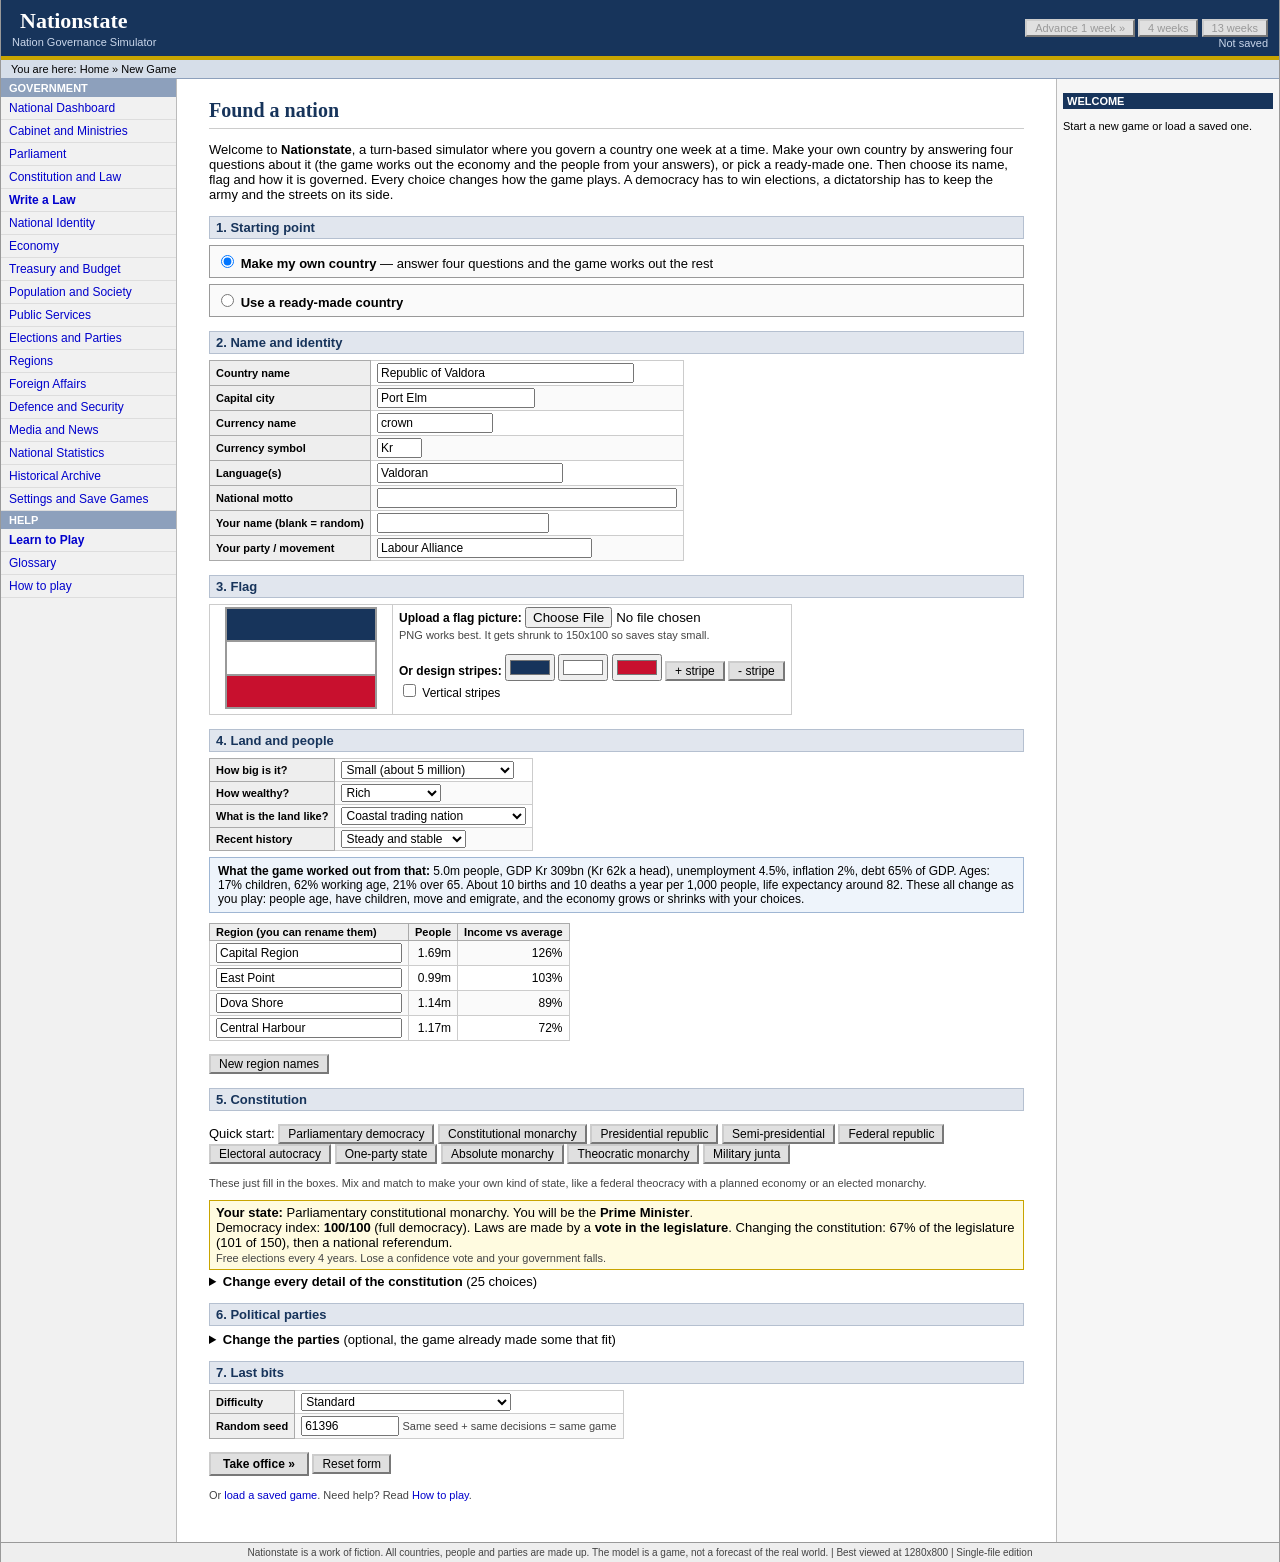
==== commit bd4954b3: "Update index.html" ====
--- a/index.html
+++ b/index.html
@@ -651,6 +651,7 @@
   if (cu.debtRatio !== undefined && cu.debtRatio !== "") T.debtRatio = clamp(parseFloat(cu.debtRatio), 0, 3);
   if (cu.unemployment) T.unemployment = clamp(parseFloat(cu.unemployment), 0.01, 0.4);
   if (cu.inflation !== undefined && cu.inflation !== "") T.inflation = clamp(parseFloat(cu.inflation), -0.02, 0.3);
+  if (cu.policyRate) T.policyRate = clamp(parseFloat(cu.policyRate), 0, 0.3);
   if (cu.oldShare) T.oldShare = clamp(parseFloat(cu.oldShare), 0.03, 0.4);
   if (cu.youngShare) T.youngShare = clamp(parseFloat(cu.youngShare), 0.1, 0.5);
   if (opts.parties && opts.parties.length >= 2) {
@@ -663,7 +664,9 @@
   if (opts.constitution) for (var k in opts.constitution) con[k] = opts.constitution[k];
   g.constitution = normalizeConstitution(con, T.regions.length);
   g.regions = T.regions.map(function (r) { return { name: r.name, pop: r.pop, income: r.income, unemp: r.unemp, seats: r.seats || 0, protestCooldown: 0 }; });
-  g.pop = { old: T.oldShare, young: T.youngShare, births: 0, deaths: 0, immig: 0, emig: 0 };
+  g.pop = { old: T.oldShare, young: T.youngShare, old0: T.oldShare, births: 0, deaths: 0, immig: 0, emig: 0 };
+  g.pop.birthBase = cu.birthRate ? clamp(parseFloat(cu.birthRate), 0.005, 0.045) : T.youngShare / 18 * 1.04;
+  g.pop.deathBase = cu.deathRate ? clamp(parseFloat(cu.deathRate), 0.003, 0.02) : 0.0095 + (T.oldShare - 0.2) * 0.03;
   regionSeats(g);
   var debtRatio = T.debtRatio, trust = 0;
   if (diff == "story") { debtRatio *= 0.8; trust = 0.05; }
@@ -679,11 +682,11 @@
     wage: 0.52 * T.gdp / E,
     policyRate: T.policyRate, exch: 100, foreignPrice: 1, worldDemand: 1,
     confidence: 1, priceShock: 0, energyPrice: 1,
-    importShare: key == "B" ? 0.2 : (key == "A" ? 0.32 : 0.28),
+    importShare: cu.importShare ? clamp(parseFloat(cu.importShare), 0.1, 0.5) : (key == "B" ? 0.2 : (key == "A" ? 0.32 : 0.28)),
     inv0: 0.2 * T.gdp, realRate0: T.policyRate - T.inflation,
     emissions: T.gdp * 0.15, emissionsIntensity: 0.15,
     tradeFactor: 1, publicCapital: 1,
-    L0: L, prod0: T.gdp / E, worldTrend: 1
+    L0: L, prod0: T.gdp / E, worldTrend: 1, cbTarget: cu.cbTarget ? clamp(parseFloat(cu.cbTarget), 0.01, 0.08) : 0.02
   };
   g.taxes = copy(T.taxes);
   g.taxes0 = copy(T.taxes);
@@ -698,6 +701,7 @@
   g.policies.immigration = { active: true, value: key == "B" ? 40 : 20, since: 0, extra: 0 };
   g.policies.retireage = { active: true, value: key == "B" ? 62 : 65, since: 0, extra: 0 };
   g.policies.guncontrol = { active: true, value: key == "A" ? 75 : (key == "B" ? 30 : 60), since: 0, extra: 0 };
+  if (cu.regions && cu.regions.length) g.policies.immigration.value = clamp(Math.round(g.policies.immigration.value * newPop / oldPop), 1, 200);
   g.policies0 = copy(g.policies);
   g.flags = { energyPublic: key == "C", railPrivate: false };
   var debt = debtRatio * T.gdp;
@@ -800,6 +804,7 @@
   f = calcFlows(g, true);
   g.flows = f;
   setRefs(g);
+  g.pop.gpc0 = g.econ.realGdp / totalPop(g);
   initCohorts(g);
   calibratePolls(g);
   setupLegislature(g);
@@ -952,7 +957,7 @@
   if (g.war) f.I *= 0.9;
   f.I *= 1 + LX.inv;
   var compet = Math.pow(e.foreignPrice / e.price, 0.6) * Math.pow(100 / e.exch, 0.6);
-  f.X = (initial && !e.exportsBase ? 0 : e.exportsBase) * e.foreignPrice * e.worldDemand * e.worldTrend * e.tradeFactor * compet * (1 + LX.exp);
+  f.X = (initial && !e.exportsBase ? 0 : e.exportsBase) * e.foreignPrice * e.worldDemand * e.worldTrend * Math.pow(e.labourForce / e.L0, 0.6) * e.tradeFactor * compet * (1 + LX.exp);
   var tariffEffect = 1 - 1.5 * (t.tariff - g.taxes0.tariff) / 100;
   f.M = e.importShare * (f.C + f.I) * tariffEffect * Math.pow(e.exch / 100, 0.4) * (1 + LX.imp);
   f.Y = f.C + f.G + f.I + f.X - f.M;
@@ -1098,8 +1103,10 @@
   e.publicCapital += (infraSpend / g.budget.lines0.transport - 1) * 0.0004 - (e.publicCapital - 1) * 0.002;
   var wageGrowth = e.inflExp + 0.012 + 0.5 * (e.natU - u);
   e.wage *= 1 + wageGrowth / 52;
-  for (var k in g.budget.lines) g.budget.lines[k] *= 1 + wageGrowth / 52;
+  var popBefore = totalPop(g);
   updatePopulation(g, u);
+  var popGrowth = totalPop(g) / popBefore - 1;
+  for (var k in g.budget.lines) g.budget.lines[k] *= (1 + wageGrowth / 52) * (1 + popGrowth);
   var potential = e.labourForce * (1 - e.natU) * e.prod;
   var gap = (e.gdp / e.price) / potential - 1;
   var energyShock = 0;
@@ -1109,7 +1116,7 @@
   var carbonEffect = (g.taxes.carbon - g.taxes0.carbon) * 0.00003;
   var inflTarget = e.inflExp + 0.35 * gap + energyShock * 0.05 + publicEnergy + carbonEffect + (g.constitution.economy == "planned" ? -0.005 : 0) + (g.war ? 0.01 : 0) + g.lawFx.infl;
   e.infl += (inflTarget - e.infl) * 0.1;
-  e.inflExp += (0.02 - e.inflExp) * 0.003 + (e.infl - e.inflExp) * 0.01;
+  e.inflExp += ((e.cbTarget || 0.02) - e.inflExp) * 0.003 + (e.infl - e.inflExp) * 0.01;
   var jump = e.priceShock * 0.25;
   e.priceShock -= jump;
   if (Math.abs(e.priceShock) < 1e-6) e.priceShock = 0;
@@ -1186,7 +1193,7 @@
 }
 function centralBank(g, gap) {
   var e = g.econ;
-  var target = 0.01 + e.infl + 0.5 * (e.infl - 0.02) + 0.5 * gap;
+  var target = 0.01 + e.infl + 0.5 * (e.infl - (e.cbTarget || 0.02)) + 0.5 * gap;
   target = clamp(target, 0, 0.2);
   var old = e.policyRate;
   var move = clamp(target - e.policyRate, -0.0025, 0.0025);
@@ -1200,12 +1207,14 @@
 function updatePopulation(g, u) {
   var births = 0, deaths = 0, immig = 0, emig = 0;
   var P = totalPop(g);
+  if (g.pop.birthBase == null) { g.pop.old0 = g.pop.old; g.pop.birthBase = g.pop.young / 18 * 1.04; g.pop.deathBase = 0.0095 + (g.pop.old - 0.2) * 0.03; g.pop.gpc0 = g.econ.realGdp / P; }
+  var trans = Math.pow(clamp(g.econ.realGdp / P / g.pop.gpc0, 0.3, 3), -0.25);
   var immQuota = g.policies.immigration.active ? g.policies.immigration.value / 1000 : 0;
   for (var i = 0; i < g.regions.length; i++) {
     var r = g.regions[i];
     var share = r.pop / P;
-    var b = r.pop * (0.0105 - (g.pop.old - 0.2) * 0.02 + pv(g, "childbenefit") / g.econ.gdp * 0.02) * (1 + (g.lawFx ? g.lawFx.births : 0)) / 52;
-    var d = r.pop * (0.0095 + (g.pop.old - 0.2) * 0.03 - (g.services.health.access - g.services.health.access0) * 0.004) / 52;
+    var b = r.pop * ((g.pop.birthBase - (g.pop.old - g.pop.old0) * 0.02) * trans + pv(g, "childbenefit") / g.econ.gdp * 0.02) * (1 + (g.lawFx ? g.lawFx.births : 0)) / 52;
+    var d = r.pop * (g.pop.deathBase + (g.pop.old - g.pop.old0) * 0.03 - (g.services.health.access - g.services.health.access0) * 0.004) / 52;
     var im = (immQuota * share * (r.income > 1.1 ? 1.4 : 0.9)) / 52;
     var em = r.pop * Math.max(0, 0.002 + (u * r.unemp - g.econ.natU) * 0.05) / 52;
     var lm = g.lawFx ? g.lawFx.migr * share / 52 : 0;
@@ -1214,8 +1223,12 @@
     births += b; deaths += d; immig += im; emig += em;
   }
   g.pop.births = births; g.pop.deaths = deaths; g.pop.immig = immig; g.pop.emig = emig;
-  g.pop.old += 0.0015 / 52;
-  g.pop.young -= 0.001 / 52;
+  var P2 = totalPop(g), Y = g.pop.young * P, O = g.pop.old * P, M = P - Y - O, net = immig - emig;
+  var oldDeaths = clamp(g.pop.old * 3.5, 0.15, 0.85);
+  Y += births - Y / 18 / 52 - deaths * 0.08 + net * 0.2;
+  O += M * (0.0035 + 0.06 * g.pop.old) / 52 - deaths * oldDeaths + net * 0.03;
+  g.pop.young = clamp(Y / P2, 0.08, 0.55);
+  g.pop.old = clamp(O / P2, 0.02, 0.45);
 }
 function runProgrammes(g) {
   var hs = g.services.health;
@@ -4919,30 +4932,132 @@
     infl: Math.round(T.inflation * 1000) / 10, old: Math.round(T.oldShare * 100), young: Math.round(T.youngShare * 100),
     con: copy(T.constitution),
     parties: T.parties.map(function (p) { return { name: p.name, econ: p.econ, social: p.social, color: p.color, seats: p.seats, inGov: !!p.inGov }; }),
-    difficulty: "standard", seed: 1000 + Math.floor(Math.random() * 90000)
+    difficulty: "standard", seed: 1000 + Math.floor(Math.random() * 90000),
+    mode: "own", base: { size: "small", wealth: "rich", land: "coast", history: "stable" }, regionNames: [], nameSeed: Math.floor(Math.random() * 100000)
   };
+}
+var NG_SIZE = [["tiny", "Tiny (about 1 million people)", 1.2], ["small", "Small (about 5 million)", 5], ["medium", "Medium (about 15 million)", 15], ["large", "Large (about 45 million)", 45], ["huge", "Huge (about 140 million)", 140]];
+var NG_WEALTH = [["poor", "Poor", 0], ["developing", "Developing", 1], ["middle", "Middle income", 2], ["welloff", "Well-off", 3], ["rich", "Rich", 4]];
+var NG_LAND = [["coast", "Coastal trading nation"], ["plains", "Farmland and plains"], ["mountains", "Mountains and valleys"], ["islands", "Islands"], ["resources", "Rich in oil and minerals"], ["cities", "One huge city and countryside"]];
+var NG_HISTORY = [["stable", "Steady and stable"], ["boom", "Booming"], ["crash", "Just had a crash"], ["decline", "Slow decline"], ["new", "Newly independent"]];
+var NG_ROOTS = {
+  coast: ["Coast", "Bay", "Haven", "Strand", "Shore", "Firth", "Harbour", "Cape", "Point"],
+  plains: ["Plains", "Fields", "Downs", "Vale", "Meadows", "Steppe", "Lowlands", "Marches", "Prairie"],
+  mountains: ["Highlands", "Peaks", "Valley", "Pass", "Ridge", "Uplands", "Glen", "Crags", "Hills"],
+  islands: ["Isles", "Island", "Reef", "Atoll", "Keys", "Sound", "Islets", "Cay", "Archipelago"],
+  resources: ["Basin", "Oilfields", "Ridge", "Mines", "Desert", "Wells", "Badlands", "Mesa", "Delta"],
+  cities: ["Province", "Shire", "Country", "Districts", "Valley", "Plains", "Hills", "Lakes", "Forest"]
+};
+var NG_PRE = ["North", "South", "East", "West", "Upper", "Lower", "Greater", "Far", "Old", "New", "Central", "Inner"];
+var NG_SYL = ["Kar", "Vel", "Mor", "Ost", "Bren", "Tal", "Ard", "Lun", "Sar", "Dov", "Ker", "Mal", "Rho", "Ven", "Gal", "Tor"];
+function ngVal(list, k, i) { for (var j = 0; j < list.length; j++) if (list[j][0] == k) return list[j][i]; return list[0][i]; }
+function ngWorkOut(S) {
+  var b = S.base, w = ngVal(NG_WEALTH, b.wealth, 2), land = b.land, hist = b.history;
+  var popTotal = ngVal(NG_SIZE, b.size, 2);
+  var perCap = [4, 10, 22, 40, 62][w];
+  var young = [0.42, 0.33, 0.25, 0.2, 0.17][w], old = [0.04, 0.07, 0.12, 0.17, 0.21][w];
+  var unemp = [0.08, 0.075, 0.065, 0.055, 0.045][w], infl = [0.07, 0.05, 0.035, 0.025, 0.02][w], debt = [0.45, 0.5, 0.55, 0.6, 0.65][w];
+  var hm = { stable: [1, 1, 0, 1], boom: [0.7, 1.4, -0.2, 1.08], crash: [1.8, 1.5, 0.55, 0.92], decline: [1.4, 1.2, 0.35, 0.95], "new": [1.3, 2, -0.3, 0.9] }[hist];
+  unemp = Math.min(0.16, unemp * hm[0]); infl = Math.min(0.09, infl * hm[1]); debt = Math.max(0.05, debt + hm[2]); perCap *= hm[3];
+  if (land == "resources") { perCap *= 1.15; infl *= 1.1; }
+  if (land == "mountains") perCap *= 0.92;
+  if (land == "islands" && w < 3) perCap *= 0.95;
+  var imp = { coast: 0.38, plains: 0.24, mountains: 0.22, islands: 0.42, resources: 0.3, cities: 0.33 }[land];
+  var n = { tiny: 2, small: 4, medium: 5, large: 7, huge: 9 }[b.size] + (land == "islands" ? 1 : 0) - (land == "cities" ? 1 : 0);
+  n = clamp(n, 2, 10);
+  var spread = { coast: 0.25, plains: 0.2, mountains: 0.3, islands: 0.3, resources: 0.4, cities: 0.35 }[land] * (w <= 1 ? 1.3 : 1);
+  var capShare = land == "cities" ? 0.38 : 1.5 / n;
+  var seed = S.nameSeed || 1, used = {};
+  function rnd() { seed = (seed * 9301 + 49297) % 233280; return seed / 233280; }
+  var regions = [];
+  for (var i = 0; i < n; i++) {
+    var nm;
+    if (i == 0) nm = land == "cities" ? (S.capital || "Capital") + " Metropolitan" : "Capital Region";
+    else { var tries = 0; do { nm = (rnd() < 0.55 ? NG_PRE[Math.floor(rnd() * NG_PRE.length)] + " " : NG_SYL[Math.floor(rnd() * NG_SYL.length)] + "a ") + NG_ROOTS[land][Math.floor(rnd() * NG_ROOTS[land].length)]; tries++; } while (used[nm] && tries < 20); }
+    used[nm] = 1;
+    if (S.regionNames && S.regionNames[i]) nm = S.regionNames[i];
+    var pop = i == 0 ? capShare : (1 - capShare) / (n - 1) * (0.7 + 0.6 * rnd());
+    var inc = i == 0 ? 1 + spread : 1 + spread * 0.6 - spread * 1.6 * i / Math.max(1, n - 1) + (rnd() - 0.5) * 0.1;
+    regions.push({ name: nm, pop: pop, income: inc });
+  }
+  var ps = sum(regions.map(function (r) { return r.pop; })), avg = 0;
+  for (var i = 0; i < n; i++) { regions[i].pop = Math.round(regions[i].pop / ps * popTotal * 100) / 100; avg += regions[i].pop * regions[i].income; }
+  avg /= sum(regions.map(function (r) { return r.pop; }));
+  for (var i = 0; i < n; i++) regions[i].income = Math.round(clamp(regions[i].income / avg, 0.3, 3) * 100) / 100;
+  var key = (hist == "crash" || hist == "decline") ? "C" : (w >= 3 ? "A" : "B");
+  return {
+    key: key, regions: regions, gdpPerCap: Math.round(perCap * 10) / 10, debt: Math.round(debt * 100), unemp: Math.round(unemp * 1000) / 10, infl: Math.round(infl * 1000) / 10,
+    old: Math.round(old * 100), young: Math.round(young * 100), importShare: imp,
+    birthRate: young / 18 * [1.35, 1.2, 1.08, 1.03, 1.02][w], deathRate: [0.008, 0.007, 0.0075, 0.009, 0.0095][w],
+    lifeExp: [64, 70, 75, 79, 82][w]
+  };
+}
+function ngSel(id, list, v, onch) {
+  return "<select id='" + id + "' onchange='" + onch + "'>" + list.map(function (o) { return "<option value='" + o[0] + "'" + (o[0] == v ? " selected" : "") + ">" + o[1] + "</option>"; }).join("") + "</select>";
+}
+function ngBaseHtml(S) {
+  var W = ngWorkOut(S), sym = S.symbol || "", pop = sum(W.regions.map(function (r) { return r.pop; }));
+  var h = "<table class='data'>";
+  h += "<tr><th>How big is it?</th><td>" + ngSel("ng_b_size", NG_SIZE, S.base.size, "ngBase()") + "</td></tr>";
+  h += "<tr><th>How wealthy?</th><td>" + ngSel("ng_b_wealth", NG_WEALTH, S.base.wealth, "ngBase()") + "</td></tr>";
+  h += "<tr><th>What is the land like?</th><td>" + ngSel("ng_b_land", NG_LAND, S.base.land, "ngBase()") + "</td></tr>";
+  h += "<tr><th>Recent history</th><td>" + ngSel("ng_b_history", NG_HISTORY, S.base.history, "ngBase()") + "</td></tr>";
+  h += "</table>";
+  h += "<div class='helpbox'><b>What the game worked out from that:</b> " + pop.toFixed(1) + "m people, GDP " + sym + " " + Math.round(pop * W.gdpPerCap) + "bn (" + sym + " " + W.gdpPerCap + "k a head), ";
+  h += "unemployment " + W.unemp + "%, inflation " + W.infl + "%, debt " + W.debt + "% of GDP. ";
+  h += "Ages: " + W.young + "% children, " + (100 - W.young - W.old) + "% working age, " + W.old + "% over 65. ";
+  h += "About " + (W.birthRate * 1000).toFixed(0) + " births and " + (W.deathRate * 1000).toFixed(0) + " deaths a year per 1,000 people, life expectancy around " + W.lifeExp + ". ";
+  h += "These all change as you play: people age, have children, move and emigrate, and the economy grows or shrinks with your choices.</div>";
+  h += "<table class='data'><tr><th>Region (you can rename them)</th><th>People</th><th>Income vs average</th></tr>";
+  for (var i = 0; i < W.regions.length; i++) {
+    var r = W.regions[i];
+    h += "<tr><td><input type='text' id='ng_rn" + i + "' value='" + esc(r.name) + "' size=24 maxlength=40 onchange='ngRegionName(" + i + ", this.value)'></td><td class='num'>" + r.pop.toFixed(2) + "m</td><td class='num'>" + Math.round(r.income * 100) + "%</td></tr>";
+  }
+  h += "</table><p><button onclick='ngState.nameSeed=Math.floor(Math.random()*100000);ngState.regionNames=[];ngRedraw()'>New region names</button></p>";
+  return h;
+}
+function ngBase() {
+  ngRead();
+  var b = ngState.base, old = ngVal(NG_SIZE, b.size, 0) + b.land;
+  b.size = $("ng_b_size").value; b.wealth = $("ng_b_wealth").value; b.land = $("ng_b_land").value; b.history = $("ng_b_history").value;
+  if (ngVal(NG_SIZE, b.size, 0) + b.land != old) ngState.regionNames = [];
+  var k = ngWorkOut(ngState).key;
+  if (k != ngState.template) { ngState.template = k; ngState.parties = ngDefaults(k).parties; }
+  ngRedraw();
+}
+function ngRegionName(i, v) { ngState.regionNames[i] = v; }
+function ngMode(m) {
+  ngRead();
+  if (m == "own") { ngState.mode = "own"; var k = ngWorkOut(ngState).key; ngState.template = k; ngState.parties = ngDefaults(k).parties; }
+  else ngState.mode = "ready";
+  ngRedraw();
 }
 function ngFakeGame() {
   var c = normalizeConstitution(copy(ngState.con), ngState.regions.length);
   return { constitution: c, policies: {} };
 }
 PAGES.newgame = function () {
-  if (!ngState) ngState = ngDefaults("A");
+  if (!ngState) { ngState = ngDefaults("A"); ngState.name = "Republic of Valdora"; ngState.capital = "Port Elm"; ngState.languages = "Valdoran"; }
   var S = ngState;
   var h = "<div id='newgame'>" + title("Found a nation");
   h += "<p>Welcome to <b>Nationstate</b>, a turn-based simulator where you govern a country one week at a time. ";
-  h += "Start from one of the ready-made countries, or build your own: its name, flag, land, people, parties and the whole constitution. ";
+  h += "Make your own country by answering four questions about it (the game works out the economy and the people from your answers), or pick a ready-made one. Then choose its name, flag and how it is governed. ";
   h += "Every choice changes how the game plays. A democracy has to win elections, a dictatorship has to keep the army and the streets on its side.</p>";
   var auto = null;
   try { auto = JSON.parse(localStorage.getItem("ngs_autosave") || "null"); } catch (e) { auto = null; }
   if (auto && auto.game && auto.game.version == GAME_VERSION) h += "<div class='notice'>You have a game in progress. <a href='javascript:loadSlot(\"ngs_autosave\")'>Continue it</a> or start a new one below.</div>";
   else if (auto) h += "<div class='notice'>Your last game was made with an older version (" + esc(auto.game ? auto.game.version : "?") + ") and can't be continued in this one. Start a new nation below.</div>";
-  h += "<h2>1. Starting point</h2><p class='small'>Picking one fills in everything below with that country's numbers. Then change whatever you like.</p>";
-  for (var k in TEMPLATES) {
-    var T = TEMPLATES[k];
-    h += "<div class='template'><label><input type='radio' name='tpl' value='" + k + "'" + (S.template == k ? " checked" : "") + " onclick='ngPickTemplate(\"" + k + "\")'> <b>" + T.name + "</b> &mdash; " + T.title + "</label>";
-    h += "<div class='small'>Population " + sum(T.regions.map(function (r) { return r.pop; })).toFixed(1) + "m, GDP " + T.currencySymbol + " " + T.gdp + "bn, unemployment " + pct(T.unemployment) + ", debt " + pct(T.debtRatio, 0) + " of GDP, " + T.regions.length + " regions.</div></div>";
-  }
+  h += "<h2>1. Starting point</h2>";
+  h += "<div class='template'><label><input type='radio' name='mode' value='own'" + (S.mode == "own" ? " checked" : "") + " onclick='ngMode(\"own\")'> <b>Make my own country</b> &mdash; answer four questions and the game works out the rest</label></div>";
+  h += "<div class='template'><label><input type='radio' name='mode' value='ready'" + (S.mode == "ready" ? " checked" : "") + " onclick='ngMode(\"ready\")'> <b>Use a ready-made country</b></label>";
+  if (S.mode == "ready") {
+    for (var k in TEMPLATES) {
+      var T = TEMPLATES[k];
+      h += "<div style='margin:4px 0 4px 22px'><label><input type='radio' name='tpl' value='" + k + "'" + (S.template == k ? " checked" : "") + " onclick='ngPickTemplate(\"" + k + "\")'> <b>" + T.name + "</b> &mdash; " + T.title + "</label>";
+      h += "<div class='small'>Population " + sum(T.regions.map(function (r) { return r.pop; })).toFixed(1) + "m, GDP " + T.currencySymbol + " " + T.gdp + "bn, unemployment " + pct(T.unemployment) + ", debt " + pct(T.debtRatio, 0) + " of GDP, " + T.regions.length + " regions.</div></div>";
+    }
+  }
+  h += "</div>";
   h += "<h2>2. Name and identity</h2><table class='data'>";
   h += ngText("Country name", "name", 34) + ngText("Capital city", "capital", 20) + ngText("Currency name", "currency", 14) + ngText("Currency symbol", "symbol", 4);
   h += ngText("Language(s)", "languages", 24) + ngText("National motto", "motto", 40) + ngText("Your name (blank = random)", "leader", 22) + ngText("Your party / movement", "party", 28);
@@ -4956,27 +5071,13 @@
   if (S.flag.length > 1) h += "<button onclick='ngRead();ngState.flag.pop();ngRedraw()'>- stripe</button> ";
   h += "<br><label><input type='checkbox' id='ng_fvert'" + (S.flagVertical ? " checked" : "") + " onchange='ngRead();ngFlagPreview()'> Vertical stripes</label></p>";
   h += "</td></tr></table>";
-  h += "<h2>4. Land and people</h2>";
-  h += "<table class='data'><tr><th>Region / province</th><th>Population (millions)</th><th>Income (1 = national average)</th><th></th></tr>";
-  for (var i = 0; i < S.regions.length; i++) {
-    var r = S.regions[i];
-    h += "<tr><td><input type='text' id='ng_rn" + i + "' value='" + esc(r.name) + "' size=22 maxlength=40></td><td><input type='number' id='ng_rp" + i + "' value='" + r.pop + "' step='0.1' min='0.05' style='width:80px'></td>";
-    h += "<td><input type='number' id='ng_ri" + i + "' value='" + r.income + "' step='0.05' min='0.3' max='3' style='width:70px'></td>";
-    h += "<td>" + (S.regions.length > 2 ? "<a href='javascript:ngDelRegion(" + i + ")'>remove</a>" : "") + "</td></tr>";
-  }
-  h += "</table>";
-  if (S.regions.length < 10) h += "<p><button onclick='ngAddRegion()'>+ Add a region</button> <span class='small'>(2 to 10 regions)</span></p>";
-  h += "<table class='data'>";
-  h += ngNum("GDP per person (thousands)", "gdpPerCap", 1, 200, 0.5) + ngNum("Government debt (% of GDP)", "debt", 0, 300, 1);
-  h += ngNum("Unemployment (%)", "unemp", 1, 40, 0.5) + ngNum("Inflation (%)", "infl", -2, 30, 0.1);
-  h += ngNum("Over 65s (% of people)", "old", 3, 40, 1) + ngNum("Under 18s (% of people)", "young", 10, 50, 1);
-  h += "</table>";
+  if (S.mode == "own") h += "<h2>4. Land and people</h2>" + ngBaseHtml(S);
   h += "<h2>5. Constitution</h2><p>Quick start: ";
   for (var i = 0; i < CONST_PRESETS.length; i++) h += "<button onclick='ngPreset(" + i + ")'>" + CONST_PRESETS[i].name + "</button> ";
   h += "</p><p class='small'>These just fill in the boxes. Mix and match to make your own kind of state, like a federal theocracy with a planned economy or an elected monarchy.</p>";
-  h += constBuilderHtml(S.con, "ng_c_", "ngRead();ngConstSummary()");
   h += "<div id='ng_constsum'>" + constSummaryHtml(ngFakeGame()) + "</div>";
-  h += "<h2>6. Political parties</h2><p class='small'>The first party is yours. Economic: 0 = far left, 100 = far right. Social: 0 = traditional, 100 = liberal. Seats are shared out again to fit the legislature.</p>";
+  h += "<details><summary><b>Change every detail of the constitution</b> (25 choices)</summary>" + constBuilderHtml(S.con, "ng_c_", "ngRead();ngConstSummary()") + "</details>";
+  h += "<h2>6. Political parties</h2><details><summary><b>Change the parties</b> (optional, the game already made some that fit)</summary><p class='small'>The first party is yours. Economic: 0 = far left, 100 = far right. Social: 0 = traditional, 100 = liberal. Seats are shared out again to fit the legislature.</p>";
   h += "<table class='data'><tr><th>Party</th><th>Economic</th><th>Social</th><th>Colour</th><th>Seats now</th><th>In government</th><th></th></tr>";
   for (var i = 0; i < S.parties.length; i++) {
     var p = S.parties[i];
@@ -4988,13 +5089,14 @@
   }
   h += "</table>";
   if (S.parties.length < 10) h += "<p><button onclick='ngAddParty()'>+ Add a party</button></p>";
+  h += "</details>";
   var seatSum = sum(S.parties.map(function (p) { return parseInt(p.seats) || 0; }));
   if (seatSum != S.con.seats) h += "<p class='small'>Party seats add up to " + seatSum + " but the legislature has " + esc(S.con.seats) + ". They'll be scaled to fit.</p>";
   h += "<h2>7. Last bits</h2><table class='data'>";
   h += "<tr><th>Difficulty</th><td><select id='ng_diff'>" + ["story|Story - more money, more forgiving", "standard|Standard", "hard|Hard - weaker finances, less trust", "sandbox|Sandbox - you can't be removed"].map(function (o) { var a = o.split("|"); return "<option value='" + a[0] + "'" + (S.difficulty == a[0] ? " selected" : "") + ">" + a[1] + "</option>"; }).join("") + "</select></td></tr>";
   h += "<tr><th>Random seed</th><td><input type='number' id='ng_seed' value='" + esc(S.seed) + "' style='width:90px'> <span class='small'>Same seed + same decisions = same game</span></td></tr>";
   h += "</table>";
-  h += "<p><button class='big' onclick='startNewGame()'>Take office &raquo;</button> <button onclick='ngState=ngDefaults(ngState.template);ngRedraw()'>Reset form</button></p>";
+  h += "<p><button class='big' onclick='startNewGame()'>Take office &raquo;</button> <button onclick='ngState=null;ngRedraw()'>Reset form</button></p>";
   h += "<p class='small'>Or <a href='#settings'>load a saved game</a>. Need help? Read <a href='#help'>How to play</a>.</p></div>";
   return h;
 };
@@ -5053,14 +5155,13 @@
   if (!$("ng_name")) return;
   var keys = ["name", "capital", "currency", "symbol", "languages", "motto", "leader", "party"];
   for (var i = 0; i < keys.length; i++) S[keys[i]] = $("ng_" + keys[i]).value;
-  var nums = ["gdpPerCap", "debt", "unemp", "infl", "old", "young"];
-  for (var i = 0; i < nums.length; i++) S[nums[i]] = parseFloat($("ng_" + nums[i]).value);
   for (var i = 0; i < S.flag.length; i++) if ($("ng_fc" + i)) S.flag[i] = $("ng_fc" + i).value;
   S.flagVertical = $("ng_fvert").checked;
-  for (var i = 0; i < S.regions.length; i++) S.regions[i] = { name: $("ng_rn" + i).value, pop: parseFloat($("ng_rp" + i).value), income: parseFloat($("ng_ri" + i).value) };
-  readConstForm("ng_c_", S.con);
+  if (S.mode == "own") for (var i = 0; i < 10; i++) if ($("ng_rn" + i)) S.regionNames[i] = $("ng_rn" + i).value;
+  if ($("ng_c_executive")) readConstForm("ng_c_", S.con);
   for (var i = 0; i < S.parties.length; i++) {
     var p = S.parties[i];
+    if (!$("ng_pe" + i)) continue;
     if (i > 0) p.name = $("ng_pn" + i).value;
     p.econ = parseFloat($("ng_pe" + i).value); p.social = parseFloat($("ng_ps" + i).value);
     p.color = $("ng_pc" + i).value; p.seats = parseInt($("ng_pseat" + i).value) || 1;
@@ -5069,7 +5170,7 @@
   S.difficulty = $("ng_diff").value; S.seed = $("ng_seed").value;
 }
 function ngRedraw() { var y = window.scrollY; route(); window.scrollTo(0, y); }
-function ngPickTemplate(k) { if (!confirm("Fill the form with " + TEMPLATES[k].name + "'s numbers? Your changes below will be replaced.")) { ngRedraw(); return; } ngState = ngDefaults(k); ngRedraw(); }
+function ngPickTemplate(k) { if (!confirm("Fill the form with " + TEMPLATES[k].name + "'s numbers? Your changes below will be replaced.")) { ngRedraw(); return; } ngState = ngDefaults(k); ngState.mode = "ready"; ngRedraw(); }
 function ngAddRegion() { ngRead(); ngState.regions.push({ name: "New Province", pop: 1, income: 1 }); ngRedraw(); }
 function ngDelRegion(i) { ngRead(); ngState.regions.splice(i, 1); ngRedraw(); }
 function ngAddParty() { ngRead(); var n = ngState.parties.length; ngState.parties.push({ name: "New Party " + n, econ: 50, social: 50, color: "#888888", seats: 5, inGov: false }); ngRedraw(); }
@@ -5112,6 +5213,14 @@
   };
   for (var k in opts) if (opts[k] === "") delete opts[k];
   var cu = {};
+  if (S.mode == "own") {
+    var W = ngWorkOut(S);
+    S.regions = W.regions; S.gdpPerCap = W.gdpPerCap; S.debt = W.debt; S.unemp = W.unemp; S.infl = W.infl; S.old = W.old; S.young = W.young;
+    cu.policyRate = Math.round((W.infl / 100 + 0.01) * 1000) / 1000;
+    cu.cbTarget = Math.round(clamp(W.infl / 200, 0.02, 0.05) * 1000) / 1000;
+    cu.birthRate = W.birthRate; cu.deathRate = W.deathRate; cu.importShare = W.importShare;
+    D = { regions: [], gdpPerCap: -1, debt: -1, unemp: -1, infl: -1, old: -1, young: -1, parties: D.parties, party: D.party };
+  }
   if (JSON.stringify(S.regions) != JSON.stringify(D.regions)) cu.regions = S.regions;
   if (S.gdpPerCap != D.gdpPerCap) cu.gdpPerCap = S.gdpPerCap;
   if (S.debt != D.debt) cu.debtRatio = S.debt / 100;
@@ -5120,7 +5229,8 @@
   if (S.old != D.old) cu.oldShare = S.old / 100;
   if (S.young != D.young) cu.youngShare = S.young / 100;
   opts.custom = cu;
-  var pp = S.parties.map(function (p, i) { return { name: i == 0 ? S.party : p.name, econ: p.econ, social: p.social, color: p.color, seats: p.seats, inGov: p.inGov }; });
+  var oldShort = ngShort(TEMPLATES[key].name), newShort = ngShort(S.name);
+  var pp = S.parties.map(function (p, i) { return { name: i == 0 ? S.party : (newShort && oldShort != newShort ? p.name.split(oldShort).join(newShort) : p.name), econ: p.econ, social: p.social, color: p.color, seats: p.seats, inGov: p.inGov }; });
   var dp = D.parties.map(function (p, i) { return { name: i == 0 ? D.party : p.name, econ: p.econ, social: p.social, color: p.color, seats: p.seats, inGov: p.inGov }; });
   if (JSON.stringify(pp) != JSON.stringify(dp)) opts.parties = pp;
   try {
@@ -5271,6 +5381,7 @@
   autosave();
   route();
 }
+function ngShort(n) { n = String(n || "").trim(); var i = n.lastIndexOf(" of "); return i >= 0 ? n.slice(i + 4) : n; }
 </script>
 <script>
 var lbState = null;
